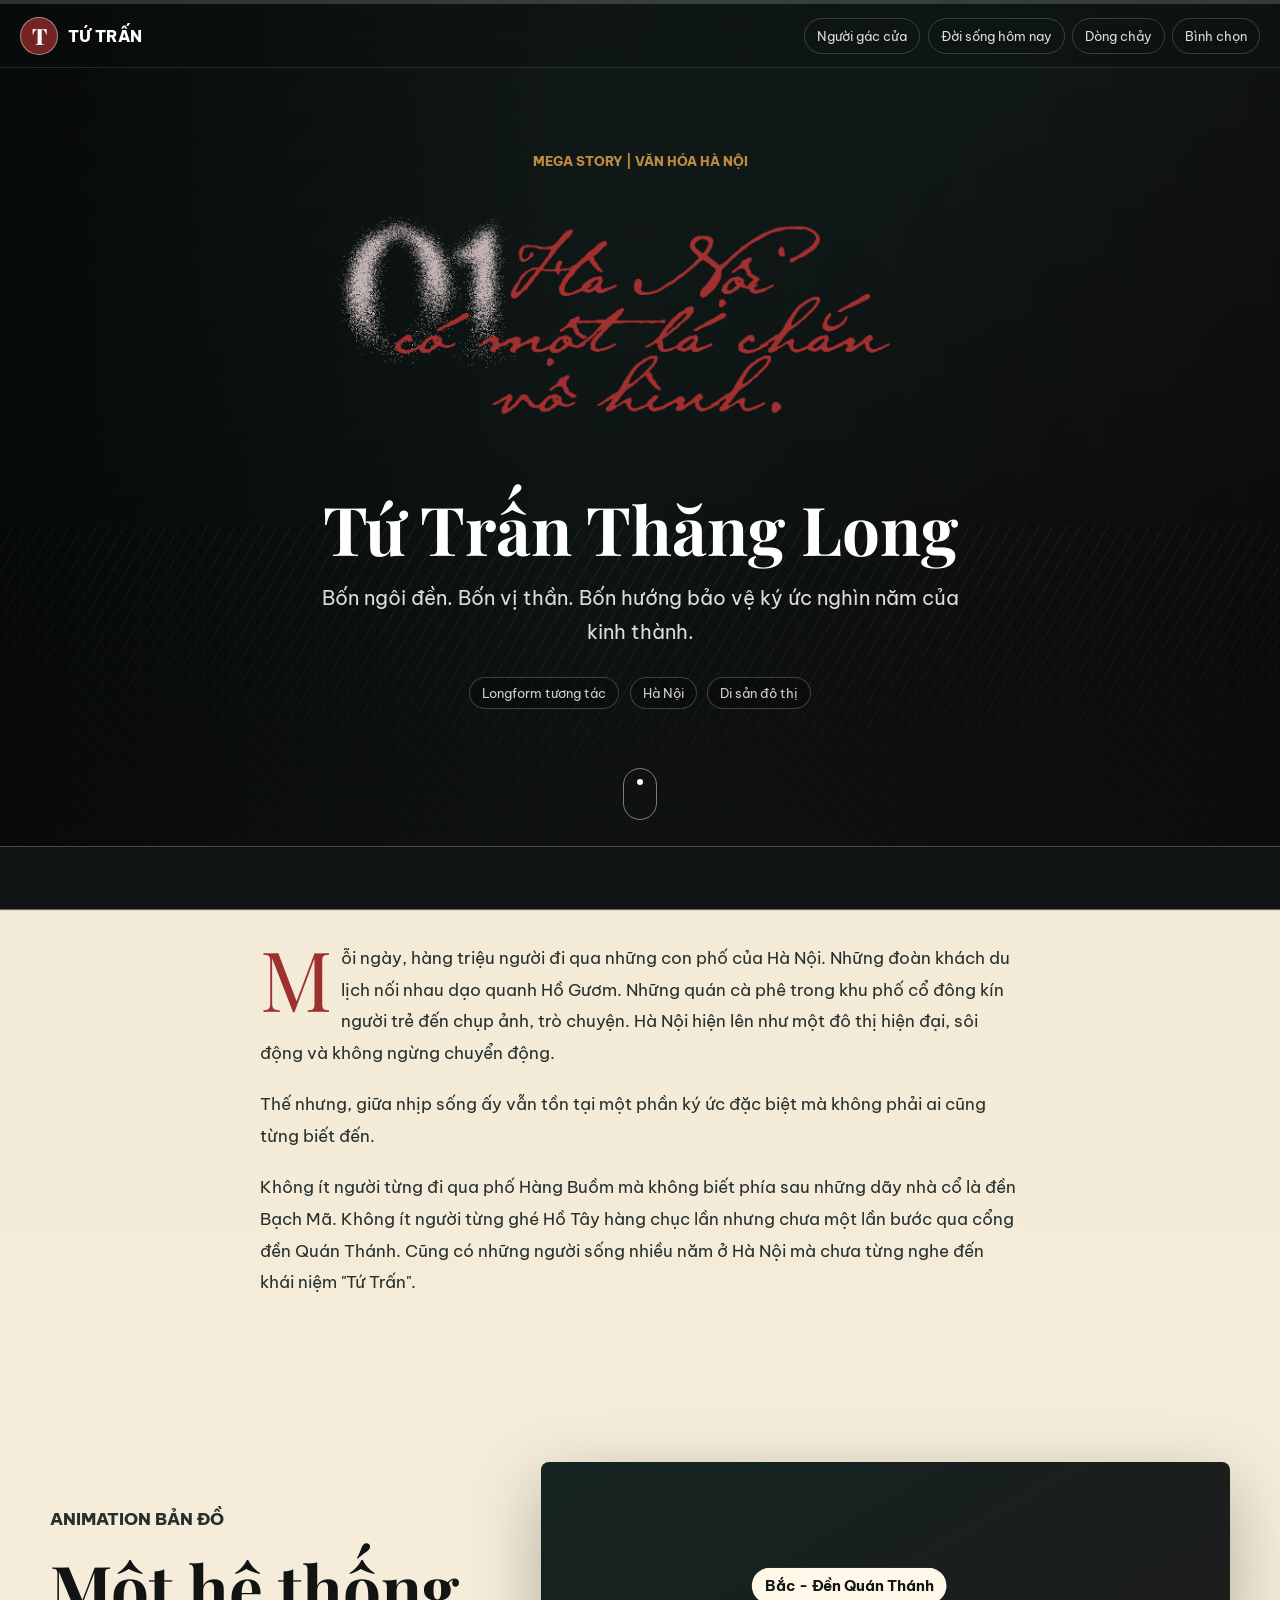
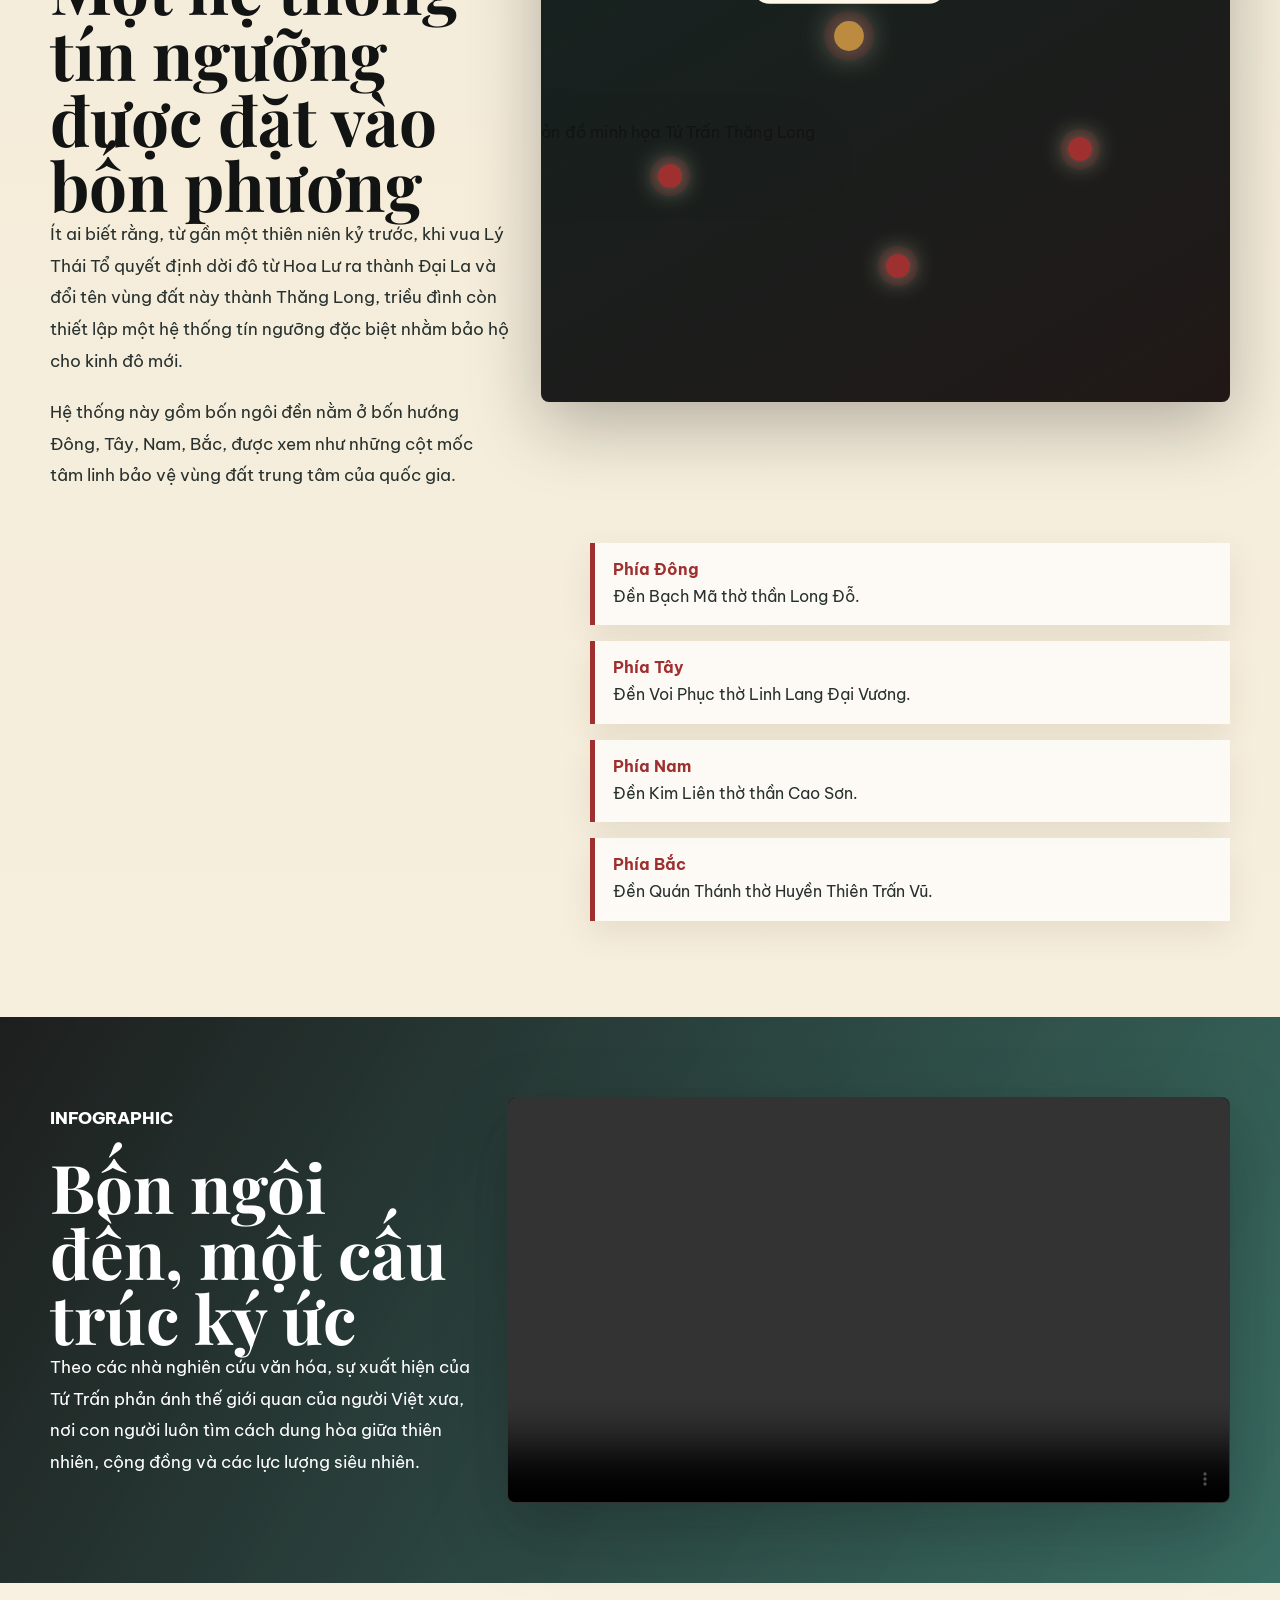
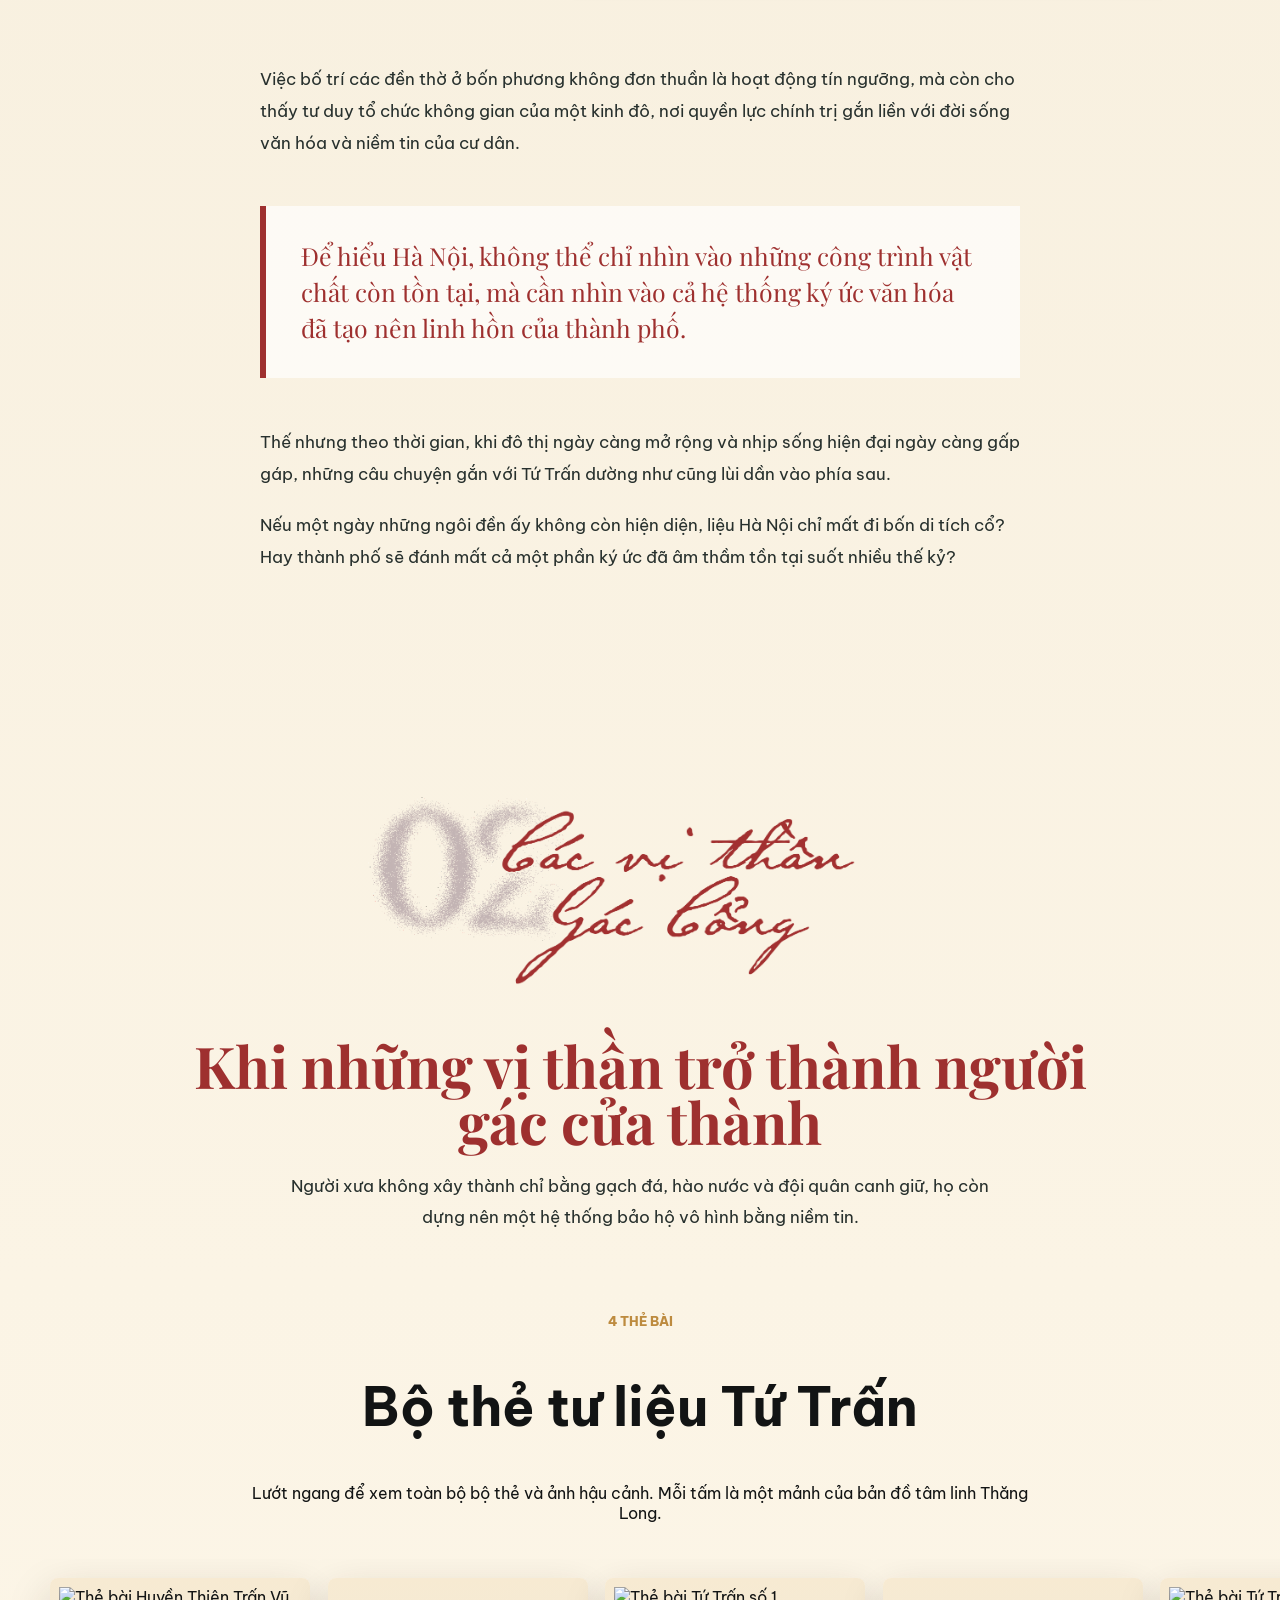
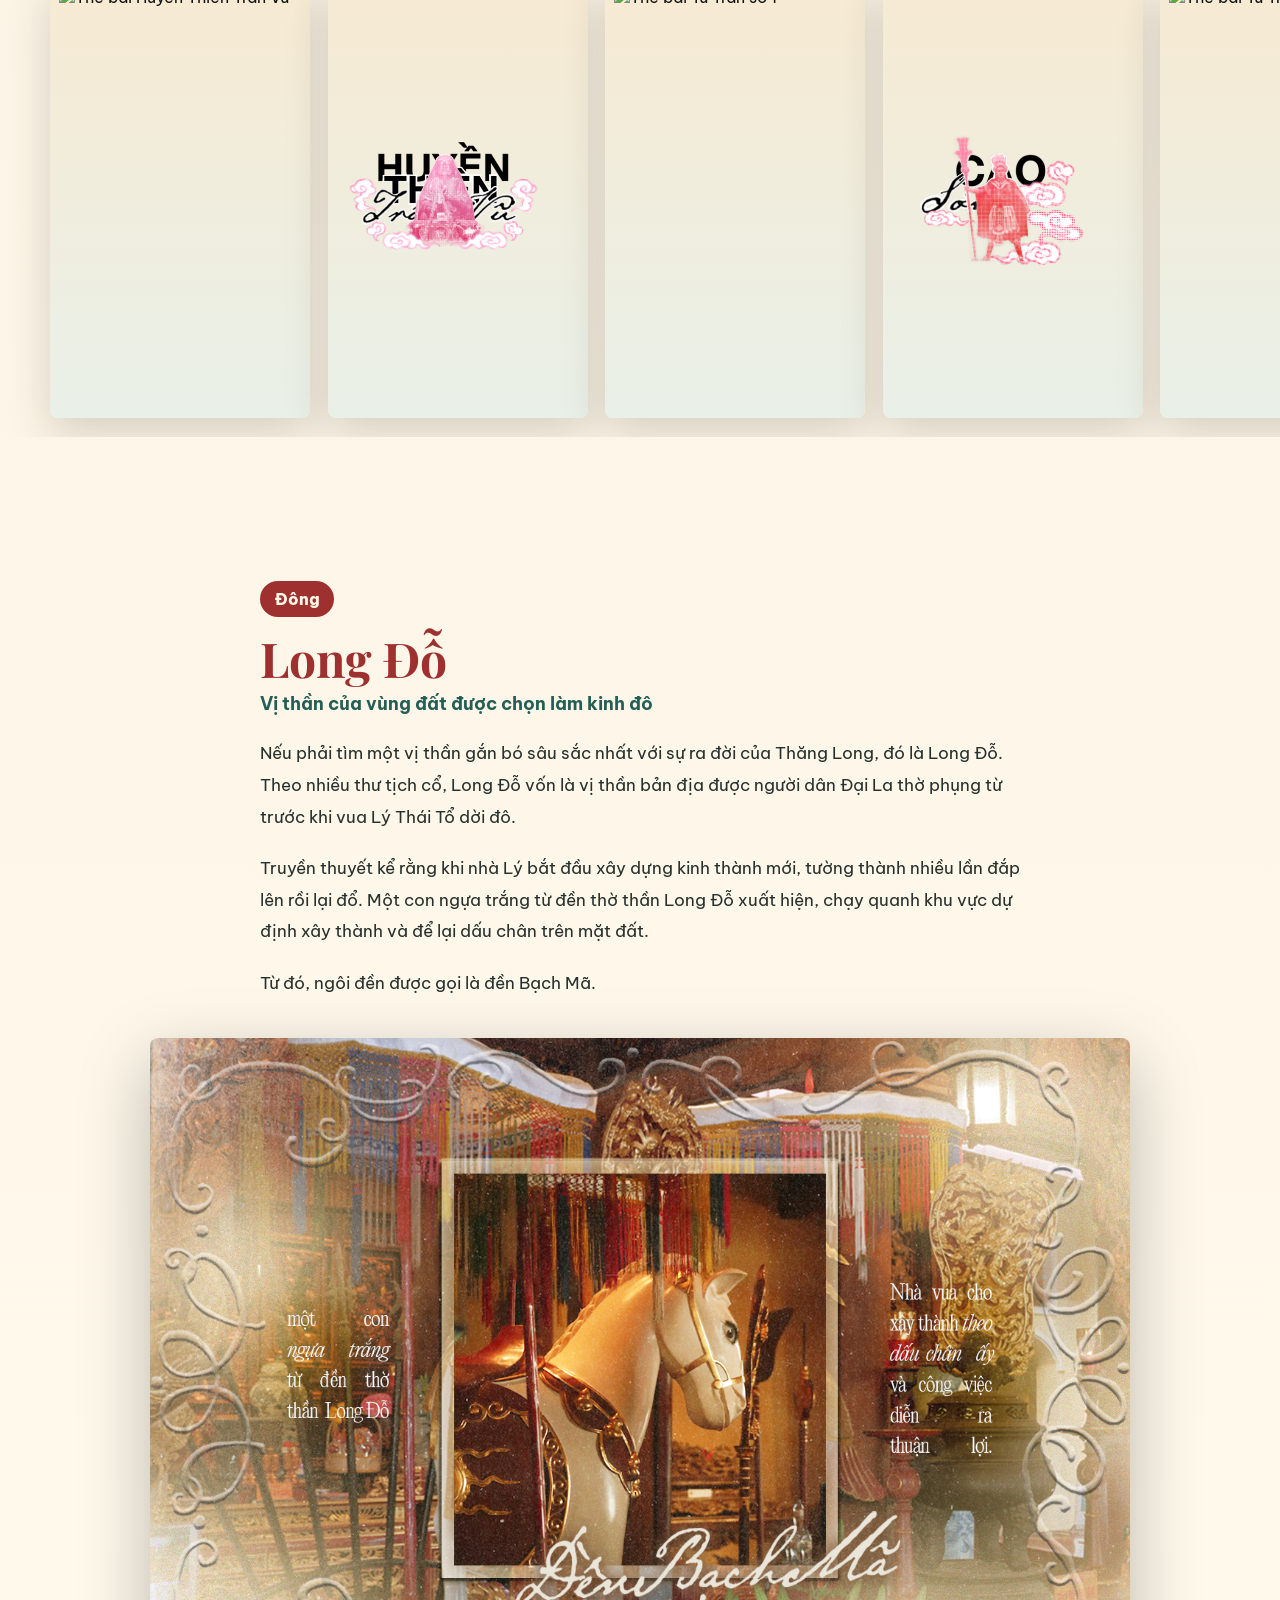
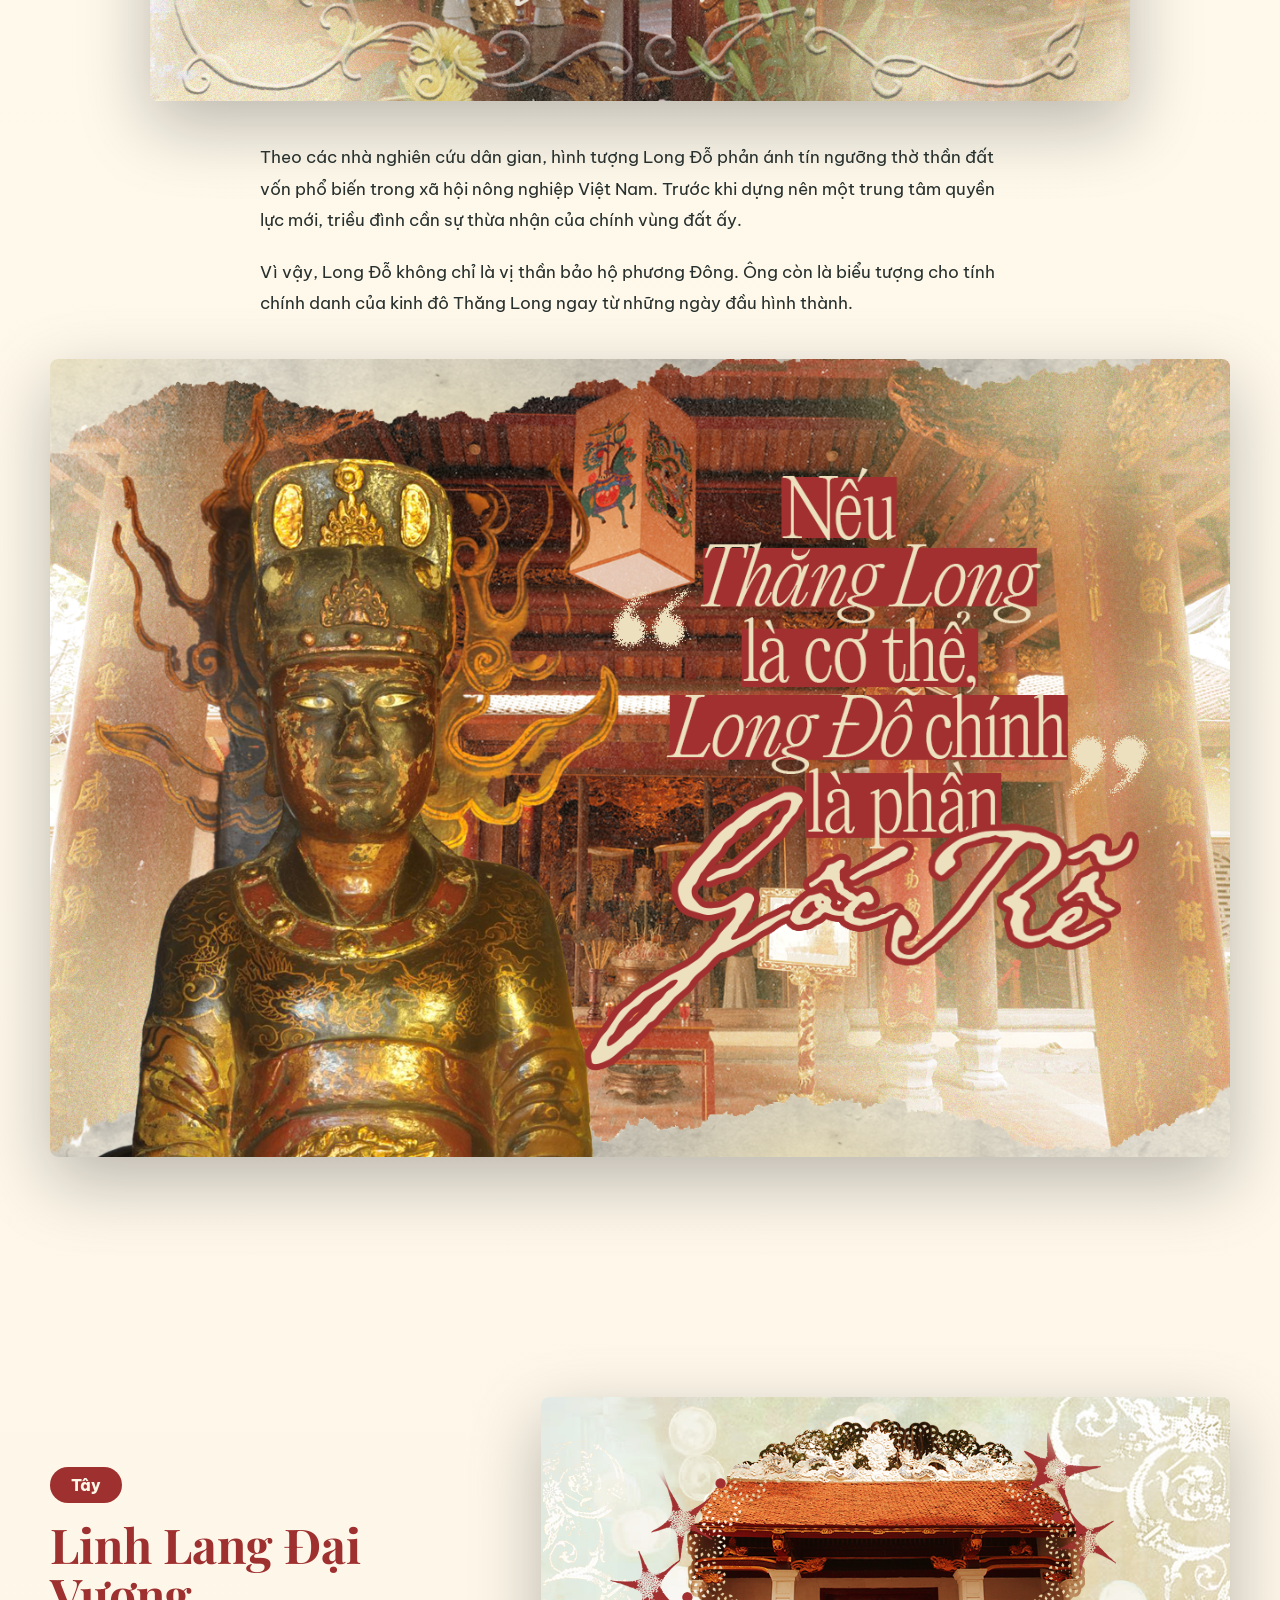
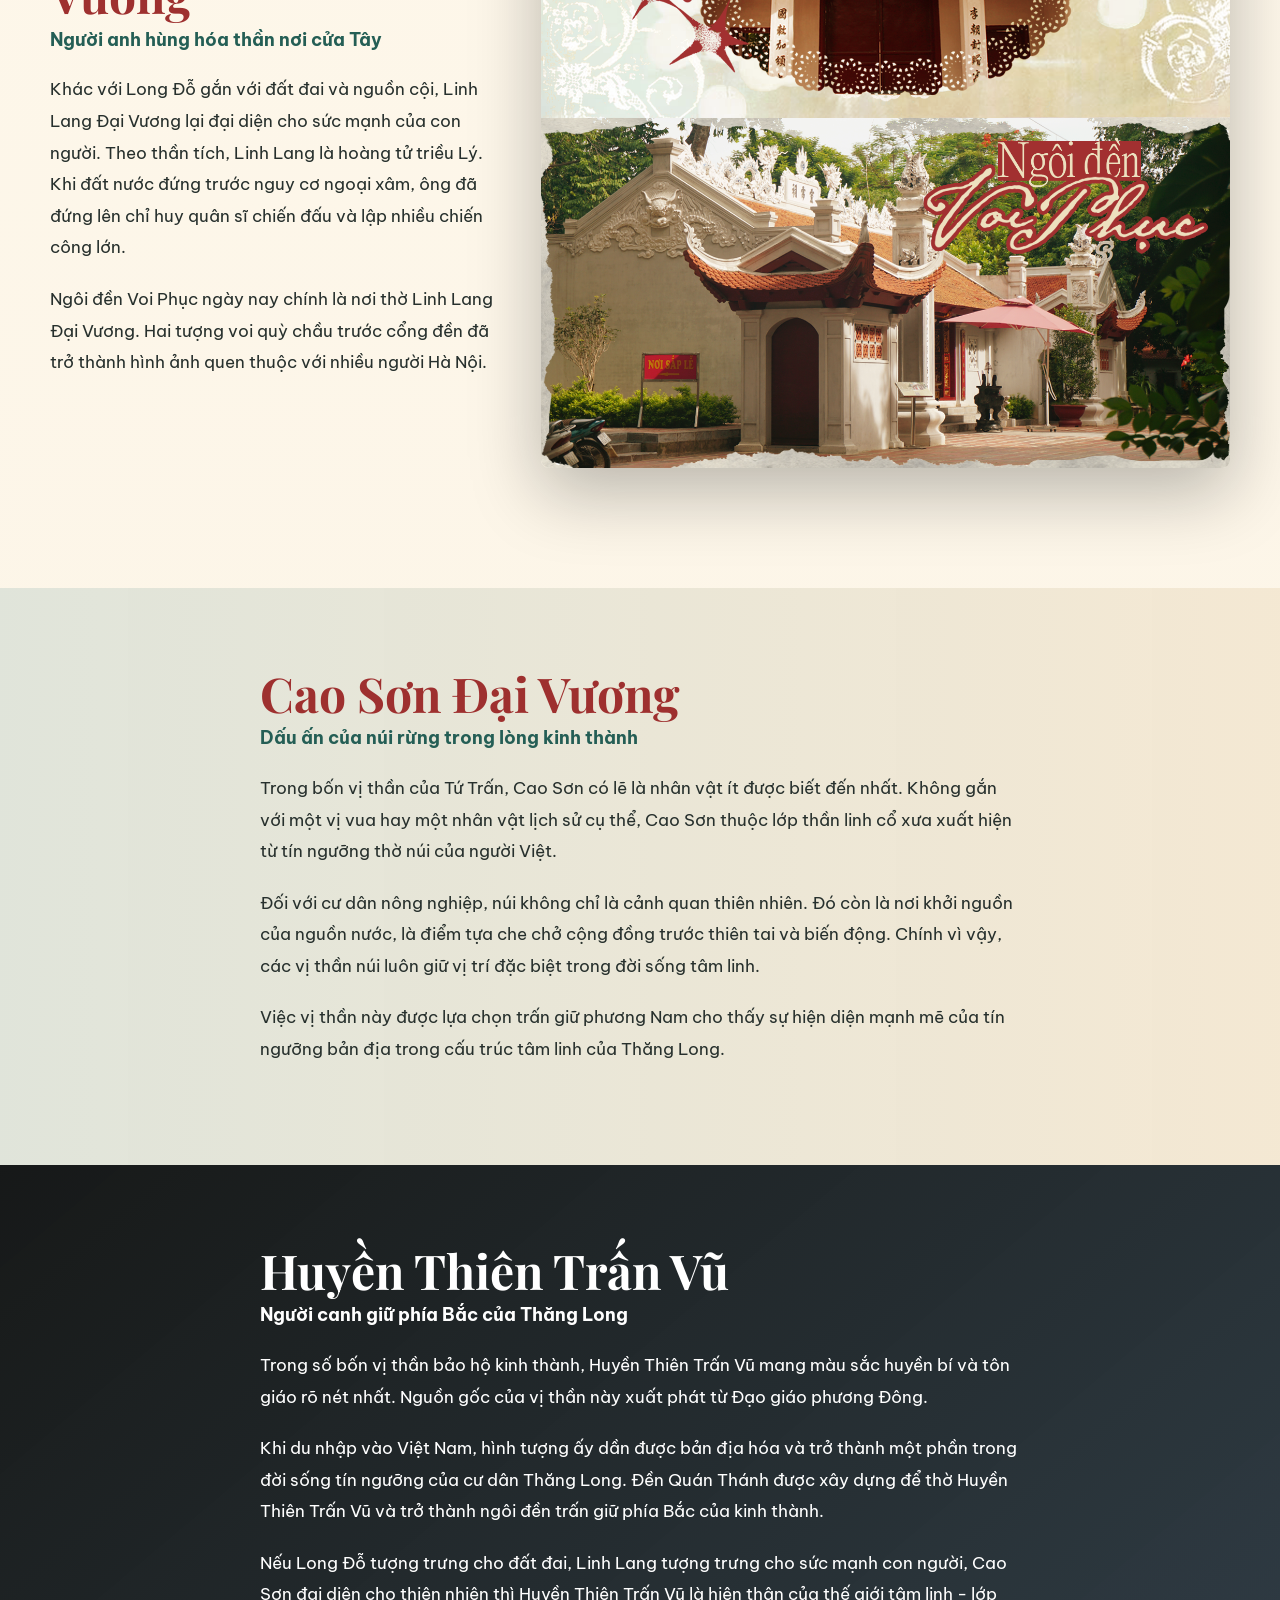
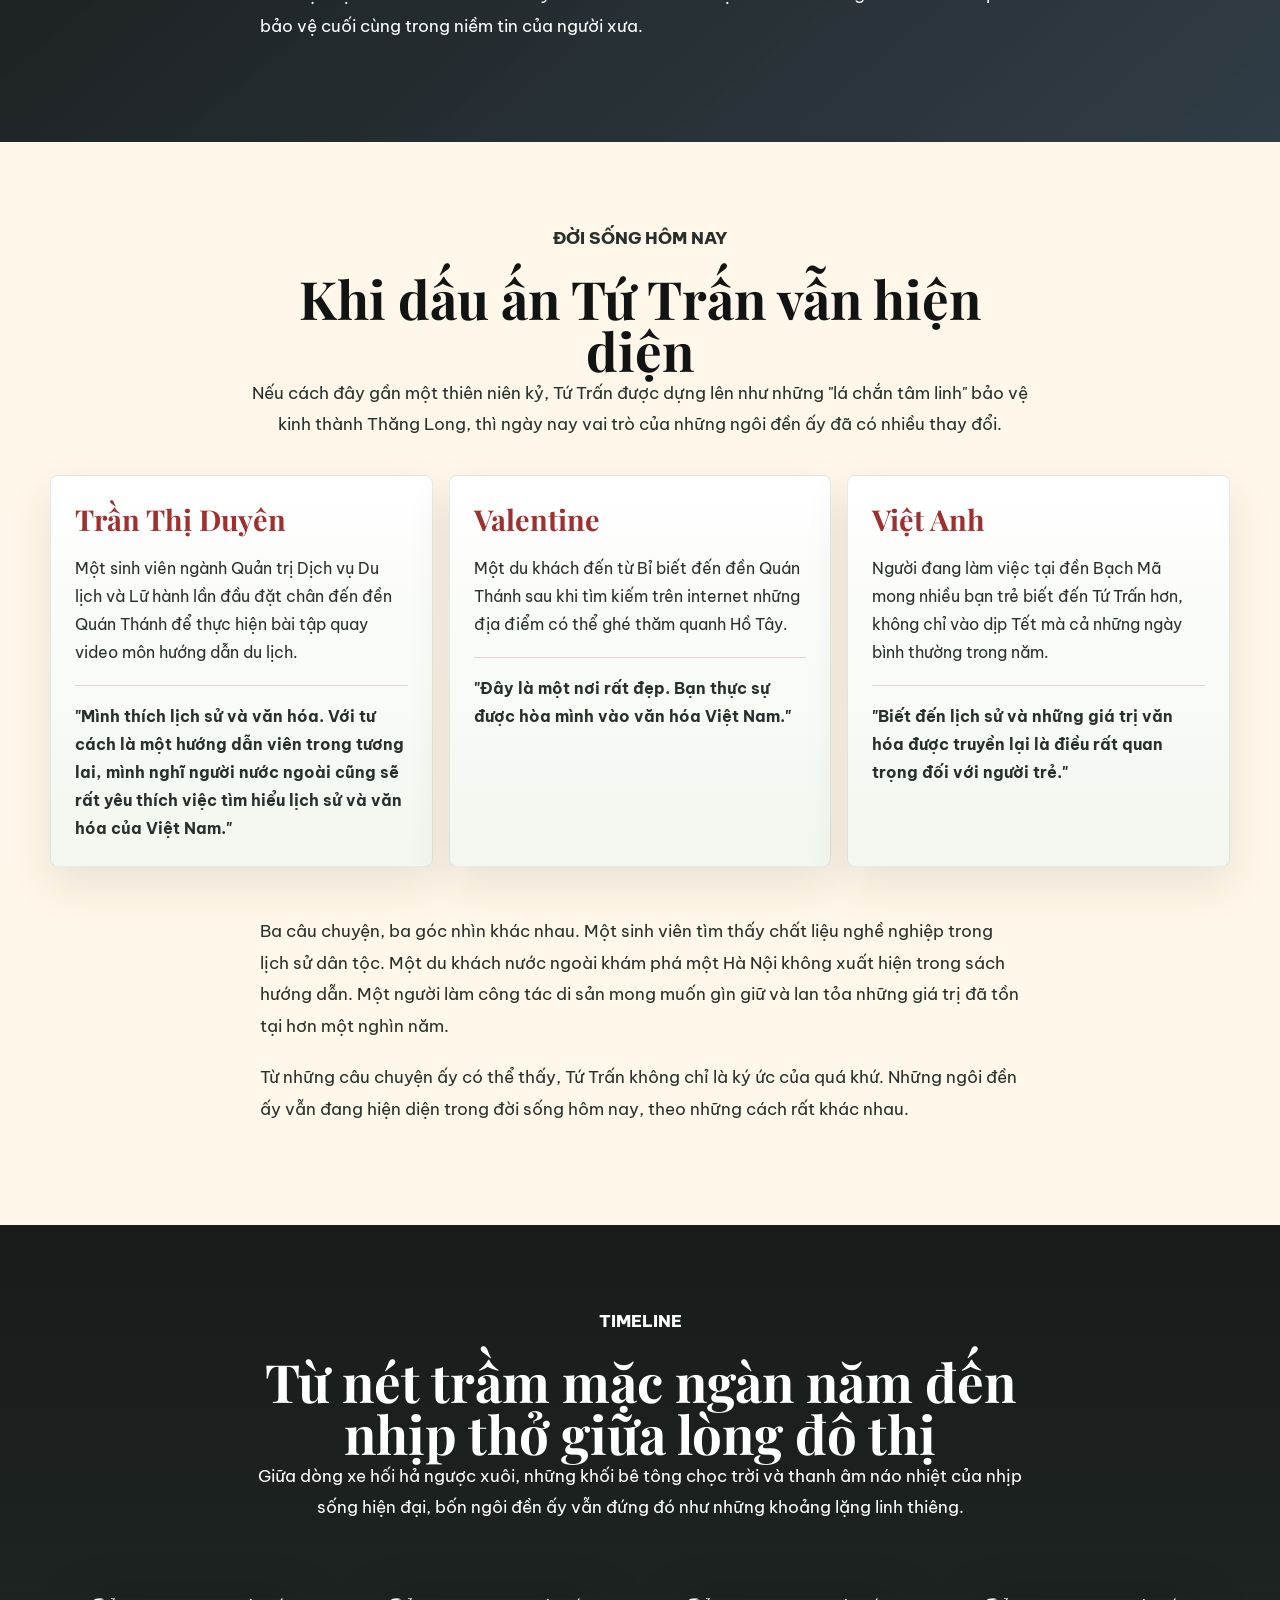
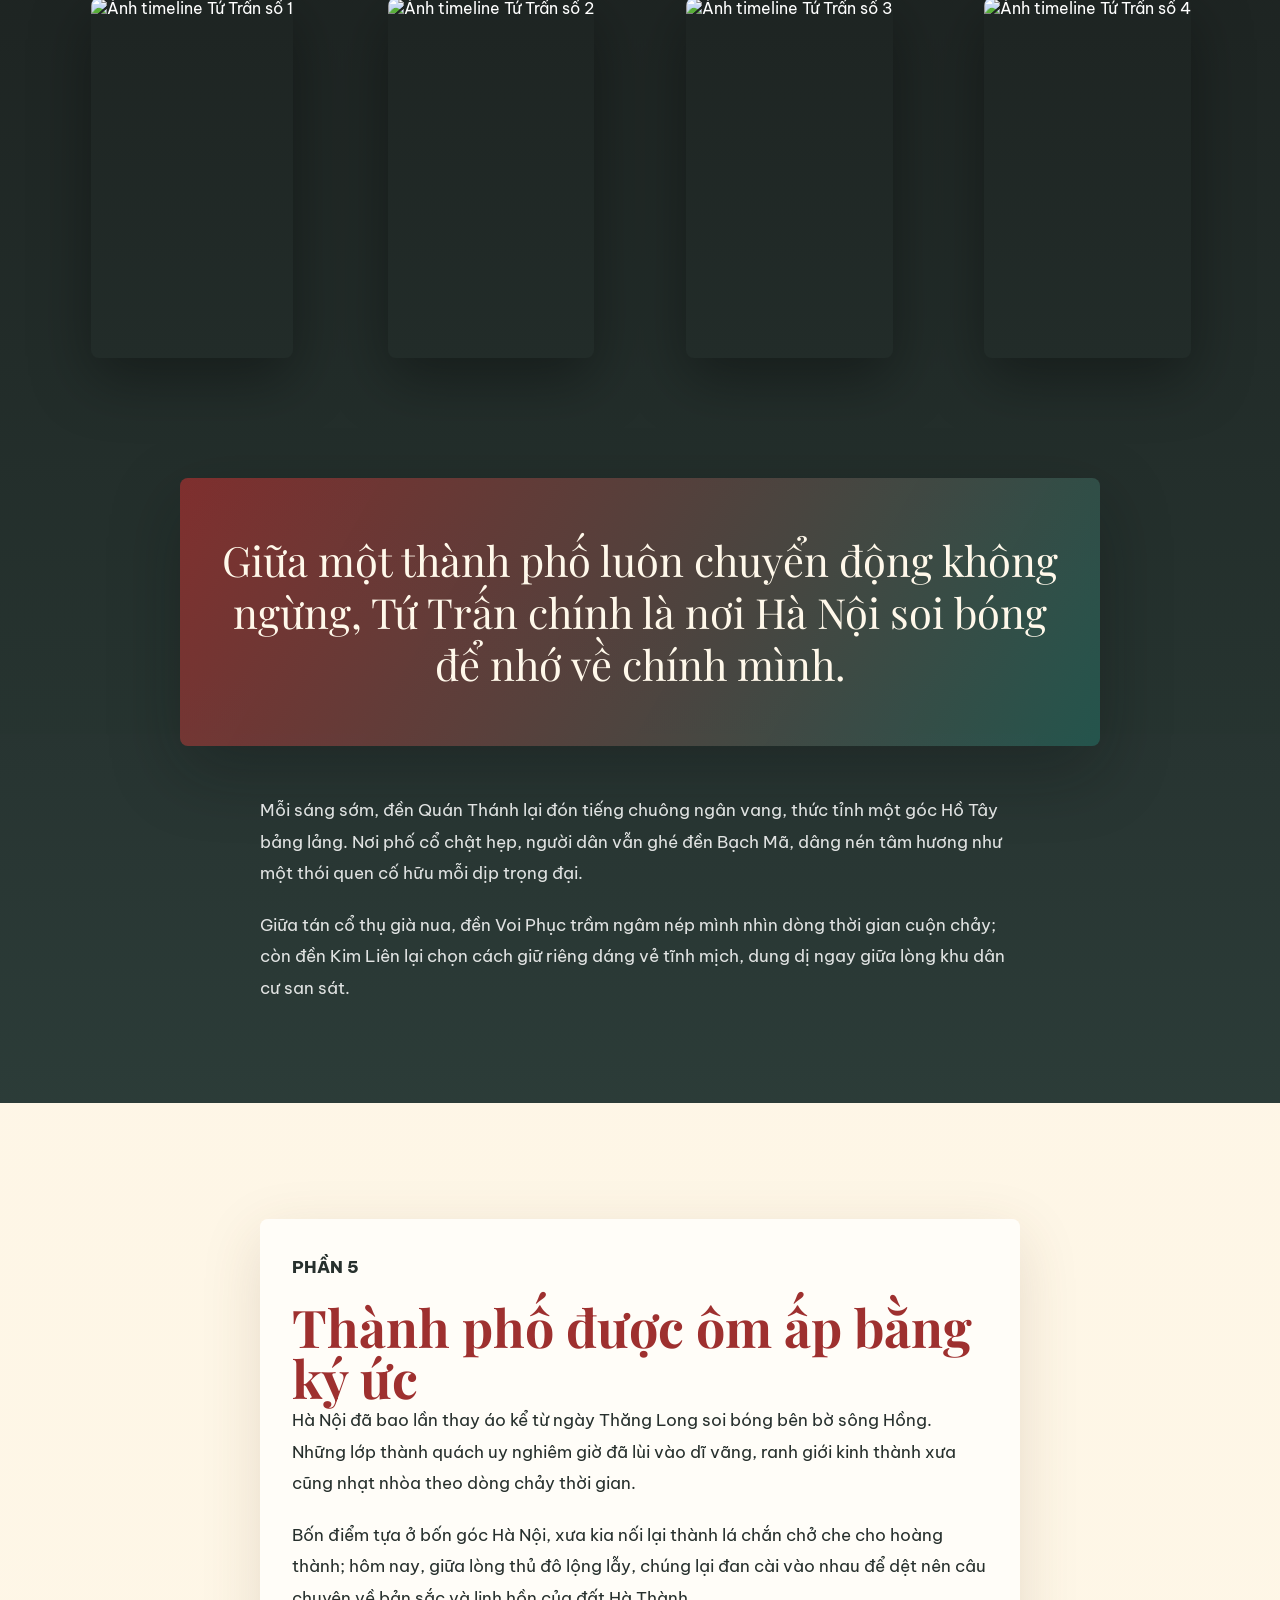
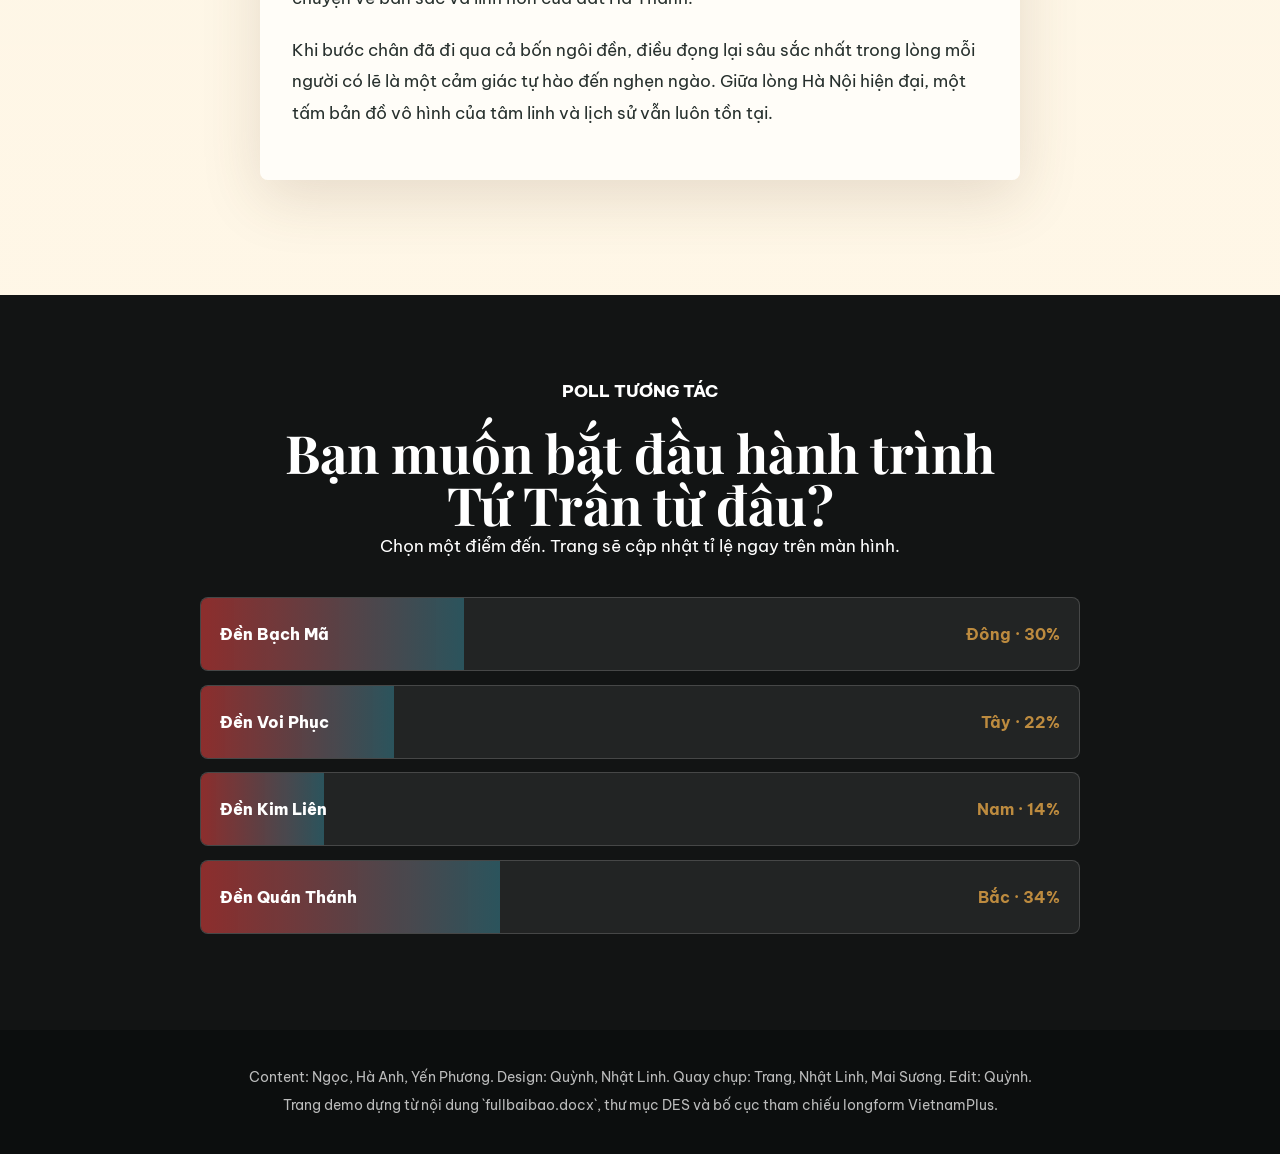
==== index.html @ 184b8f63 "lên" ====
<!doctype html>
<html lang="vi">
  <head>
    <meta charset="utf-8">
    <meta name="viewport" content="width=device-width, initial-scale=1">
    <title>Tứ Trấn Thăng Long - Lá chắn vô hình của Hà Nội</title>
    <meta name="description" content="Longform multimedia về Tứ Trấn Thăng Long, bốn ngôi đền trấn giữ ký ức và bản sắc Hà Nội.">
    <link rel="preconnect" href="https://fonts.googleapis.com">
    <link rel="preconnect" href="https://fonts.gstatic.com" crossorigin>
    <link href="https://fonts.googleapis.com/css2?family=Be+Vietnam+Pro:wght@400;500;600;700;800&family=Playfair+Display:wght@600;700;800&display=swap" rel="stylesheet">
    <link rel="stylesheet" href="styles.css">
  </head>
  <body>
    <div class="progress" aria-hidden="true"><span id="progressBar"></span></div>

    <header class="site-header" id="siteHeader">
      <a class="brand" href="#top" aria-label="Về đầu bài">
        <span class="brand-mark">T</span>
        <span>Tứ Trấn</span>
      </a>
      <nav class="story-nav" aria-label="Điều hướng bài">
        <a href="#nguoi-gac-cua">Người gác cửa</a>
        <a href="#doi-song">Đời sống hôm nay</a>
        <a href="#timeline">Dòng chảy</a>
        <a href="#poll">Bình chọn</a>
      </nav>
    </header>

    <main id="top">
      <section class="hero" aria-labelledby="heroTitle">
        <div class="hero-map" aria-hidden="true">
          <img src="DES/Map.png" alt="">
        </div>
        <div class="hero-content">
          <p class="kicker reveal">Mega story | Văn hóa Hà Nội</p>
          <img class="hero-title-art reveal" src="DES/TITLES/ttht-title-1.png" alt="Hà Nội có một lá chắn vô hình">
          <h1 id="heroTitle" class="reveal"><span>Tứ Trấn</span><span>Thăng Long</span></h1>
          <p class="hero-subtitle reveal">Bốn ngôi đền. Bốn vị thần. Bốn hướng bảo vệ ký ức nghìn năm của kinh thành.</p>
          <div class="hero-meta reveal">
            <span>Longform tương tác</span>
            <span>Hà Nội</span>
            <span>Di sản đô thị</span>
          </div>
        </div>
        <a class="scroll-cue" href="#mo-dau" aria-label="Cuộn xuống phần mở đầu">
          <span></span>
        </a>
      </section>

      <article class="article">
        <section class="text-block intro" id="mo-dau">
          <p class="dropcap reveal">Mỗi ngày, hàng triệu người đi qua những con phố của Hà Nội. Những đoàn khách du lịch nối nhau dạo quanh Hồ Gươm. Những quán cà phê trong khu phố cổ đông kín người trẻ đến chụp ảnh, trò chuyện. Hà Nội hiện lên như một đô thị hiện đại, sôi động và không ngừng chuyển động.</p>
          <p class="reveal">Thế nhưng, giữa nhịp sống ấy vẫn tồn tại một phần ký ức đặc biệt mà không phải ai cũng từng biết đến.</p>
          <p class="reveal">Không ít người từng đi qua phố Hàng Buồm mà không biết phía sau những dãy nhà cổ là đền Bạch Mã. Không ít người từng ghé Hồ Tây hàng chục lần nhưng chưa một lần bước qua cổng đền Quán Thánh. Cũng có những người sống nhiều năm ở Hà Nội mà chưa từng nghe đến khái niệm "Tứ Trấn".</p>
        </section>

        <section class="map-chapter" aria-labelledby="mapTitle">
          <div class="map-copy">
            <p class="section-label reveal">Animation bản đồ</p>
            <h2 id="mapTitle" class="reveal">Một hệ thống tín ngưỡng được đặt vào bốn phương</h2>
            <p class="reveal">Ít ai biết rằng, từ gần một thiên niên kỷ trước, khi vua Lý Thái Tổ quyết định dời đô từ Hoa Lư ra thành Đại La và đổi tên vùng đất này thành Thăng Long, triều đình còn thiết lập một hệ thống tín ngưỡng đặc biệt nhằm bảo hộ cho kinh đô mới.</p>
            <p class="reveal">Hệ thống này gồm bốn ngôi đền nằm ở bốn hướng Đông, Tây, Nam, Bắc, được xem như những cột mốc tâm linh bảo vệ vùng đất trung tâm của quốc gia.</p>
          </div>
          <div class="map-stage">
            <img src="DES/Map.png" alt="Bản đồ minh họa Tứ Trấn Thăng Long">
            <button class="hotspot east is-active" data-place="Đông - Đền Bạch Mã" aria-label="Đền Bạch Mã"></button>
            <button class="hotspot west" data-place="Tây - Đền Voi Phục" aria-label="Đền Voi Phục"></button>
            <button class="hotspot south" data-place="Nam - Đền Kim Liên" aria-label="Đền Kim Liên"></button>
            <button class="hotspot north" data-place="Bắc - Đền Quán Thánh" aria-label="Đền Quán Thánh"></button>
          </div>
          <div class="map-steps" aria-label="Bốn phương Tứ Trấn">
            <div class="map-step reveal" data-target="east">
              <strong>Phía Đông</strong>
              <span>Đền Bạch Mã thờ thần Long Đỗ.</span>
            </div>
            <div class="map-step reveal" data-target="west">
              <strong>Phía Tây</strong>
              <span>Đền Voi Phục thờ Linh Lang Đại Vương.</span>
            </div>
            <div class="map-step reveal" data-target="south">
              <strong>Phía Nam</strong>
              <span>Đền Kim Liên thờ thần Cao Sơn.</span>
            </div>
            <div class="map-step reveal" data-target="north">
              <strong>Phía Bắc</strong>
              <span>Đền Quán Thánh thờ Huyền Thiên Trấn Vũ.</span>
            </div>
          </div>
        </section>

        <section class="media-band" aria-labelledby="infographicTitle">
          <div class="media-band-copy reveal">
            <p class="section-label">Infographic</p>
            <h2 id="infographicTitle">Bốn ngôi đền, một cấu trúc ký ức</h2>
            <p>Theo các nhà nghiên cứu văn hóa, sự xuất hiện của Tứ Trấn phản ánh thế giới quan của người Việt xưa, nơi con người luôn tìm cách dung hòa giữa thiên nhiên, cộng đồng và các lực lượng siêu nhiên.</p>
          </div>
          <video class="feature-video reveal" src="DES/infographic.mp4" autoplay muted loop playsinline controls aria-label="Video infographic về Tứ Trấn"></video>
        </section>

        <section class="text-block">
          <p class="reveal">Việc bố trí các đền thờ ở bốn phương không đơn thuần là hoạt động tín ngưỡng, mà còn cho thấy tư duy tổ chức không gian của một kinh đô, nơi quyền lực chính trị gắn liền với đời sống văn hóa và niềm tin của cư dân.</p>
          <blockquote class="pull-quote reveal">Để hiểu Hà Nội, không thể chỉ nhìn vào những công trình vật chất còn tồn tại, mà cần nhìn vào cả hệ thống ký ức văn hóa đã tạo nên linh hồn của thành phố.</blockquote>
          <p class="reveal">Thế nhưng theo thời gian, khi đô thị ngày càng mở rộng và nhịp sống hiện đại ngày càng gấp gáp, những câu chuyện gắn với Tứ Trấn dường như cũng lùi dần vào phía sau.</p>
          <p class="reveal">Nếu một ngày những ngôi đền ấy không còn hiện diện, liệu Hà Nội chỉ mất đi bốn di tích cổ? Hay thành phố sẽ đánh mất cả một phần ký ức đã âm thầm tồn tại suốt nhiều thế kỷ?</p>
        </section>

        <section class="chapter-title" id="nguoi-gac-cua">
          <img class="title-art reveal" src="DES/TITLES/ttht-title-2.png" alt="Các vị thần gác cổng">
          <h2 class="reveal">Khi những vị thần trở thành người gác cửa thành</h2>
          <p class="reveal">Người xưa không xây thành chỉ bằng gạch đá, hào nước và đội quân canh giữ, họ còn dựng nên một hệ thống bảo hộ vô hình bằng niềm tin.</p>
        </section>

        <section class="card-gallery" aria-labelledby="cardTitle">
          <div class="gallery-heading reveal">
            <p class="section-label">4 thẻ bài</p>
            <h2 id="cardTitle">Bộ thẻ tư liệu Tứ Trấn</h2>
            <p>Lướt ngang để xem toàn bộ bộ thẻ và ảnh hậu cảnh. Mỗi tấm là một mảnh của bản đồ tâm linh Thăng Long.</p>
          </div>
          <div class="cards-strip" data-tilt-gallery>
            <figure class="asset-card reveal"><img src="DES/thẻ bài/80251F73-1808-486A-BBF8-F889621BE43D.png" alt="Thẻ bài Huyền Thiên Trấn Vũ"></figure>
            <figure class="asset-card reveal"><img src="DES/thẻ bài/80251F73-1808-486A-BBF8-F889621BE43D(1).png" alt="Ảnh tư liệu đền trong bộ thẻ Tứ Trấn"></figure>
            <figure class="asset-card reveal"><img src="DES/thẻ bài/80251F73-1808-486A-BBF8-F889621BE43D 1.png" alt="Thẻ bài Tứ Trấn số 1"></figure>
            <figure class="asset-card reveal"><img src="DES/thẻ bài/80251F73-1808-486A-BBF8-F889621BE43D 1(1).png" alt="Ảnh tư liệu Tứ Trấn số 1"></figure>
            <figure class="asset-card reveal"><img src="DES/thẻ bài/80251F73-1808-486A-BBF8-F889621BE43D 2.png" alt="Thẻ bài Tứ Trấn số 2"></figure>
            <figure class="asset-card reveal"><img src="DES/thẻ bài/80251F73-1808-486A-BBF8-F889621BE43D 2(1).png" alt="Ảnh tư liệu Tứ Trấn số 2"></figure>
            <figure class="asset-card reveal"><img src="DES/thẻ bài/80251F73-1808-486A-BBF8-F889621BE43D 3.png" alt="Thẻ bài Tứ Trấn số 3"></figure>
            <figure class="asset-card reveal"><img src="DES/thẻ bài/80251F73-1808-486A-BBF8-F889621BE43D 3(1).png" alt="Ảnh tư liệu Tứ Trấn số 3"></figure>
            <figure class="asset-card reveal"><img src="DES/thẻ bài/80251F73-1808-486A-BBF8-F889621BE43D 4.png" alt="Thẻ bài Tứ Trấn số 4"></figure>
            <figure class="asset-card reveal"><img src="DES/thẻ bài/80251F73-1808-486A-BBF8-F889621BE43D 5.png" alt="Thẻ bài Tứ Trấn số 5"></figure>
            <figure class="asset-card reveal"><img src="DES/thẻ bài/80251F73-1808-486A-BBF8-F889621BE43D 6.png" alt="Thẻ bài Tứ Trấn số 6"></figure>
            <figure class="asset-card reveal"><img src="DES/thẻ bài/80251F73-1808-486A-BBF8-F889621BE43D 7.png" alt="Thẻ bài Tứ Trấn số 7"></figure>
          </div>
        </section>

        <section class="deity-section">
          <div class="deity-copy reveal">
            <span class="direction">Đông</span>
            <h2>Long Đỗ</h2>
            <h3>Vị thần của vùng đất được chọn làm kinh đô</h3>
            <p>Nếu phải tìm một vị thần gắn bó sâu sắc nhất với sự ra đời của Thăng Long, đó là Long Đỗ. Theo nhiều thư tịch cổ, Long Đỗ vốn là vị thần bản địa được người dân Đại La thờ phụng từ trước khi vua Lý Thái Tổ dời đô.</p>
            <p>Truyền thuyết kể rằng khi nhà Lý bắt đầu xây dựng kinh thành mới, tường thành nhiều lần đắp lên rồi lại đổ. Một con ngựa trắng từ đền thờ thần Long Đỗ xuất hiện, chạy quanh khu vực dự định xây thành và để lại dấu chân trên mặt đất.</p>
            <p>Từ đó, ngôi đền được gọi là đền Bạch Mã.</p>
          </div>
          <figure class="wide-figure reveal">
            <img src="DES/des 2.png" alt="Thiết kế minh họa đền Bạch Mã và truyền thuyết ngựa trắng">
          </figure>
          <div class="deity-copy reveal">
            <p>Theo các nhà nghiên cứu dân gian, hình tượng Long Đỗ phản ánh tín ngưỡng thờ thần đất vốn phổ biến trong xã hội nông nghiệp Việt Nam. Trước khi dựng nên một trung tâm quyền lực mới, triều đình cần sự thừa nhận của chính vùng đất ấy.</p>
            <p>Vì vậy, Long Đỗ không chỉ là vị thần bảo hộ phương Đông. Ông còn là biểu tượng cho tính chính danh của kinh đô Thăng Long ngay từ những ngày đầu hình thành.</p>
          </div>
          <figure class="full-bleed-image reveal">
            <img src="DES/des 3.png" alt="Thiết kế quote về Long Đỗ là gốc rễ của Thăng Long">
          </figure>
        </section>

        <section class="split-chapter">
          <div class="split-copy reveal">
            <span class="direction">Tây</span>
            <h2>Linh Lang Đại Vương</h2>
            <h3>Người anh hùng hóa thần nơi cửa Tây</h3>
            <p>Khác với Long Đỗ gắn với đất đai và nguồn cội, Linh Lang Đại Vương lại đại diện cho sức mạnh của con người. Theo thần tích, Linh Lang là hoàng tử triều Lý. Khi đất nước đứng trước nguy cơ ngoại xâm, ông đã đứng lên chỉ huy quân sĩ chiến đấu và lập nhiều chiến công lớn.</p>
            <p>Ngôi đền Voi Phục ngày nay chính là nơi thờ Linh Lang Đại Vương. Hai tượng voi quỳ chầu trước cổng đền đã trở thành hình ảnh quen thuộc với nhiều người Hà Nội.</p>
          </div>
          <figure class="split-media reveal">
            <img src="DES/des 4.png" alt="Thiết kế minh họa đền Voi Phục">
          </figure>
        </section>

        <section class="text-block two-tone">
          <h2 class="reveal">Cao Sơn Đại Vương</h2>
          <h3 class="reveal">Dấu ấn của núi rừng trong lòng kinh thành</h3>
          <p class="reveal">Trong bốn vị thần của Tứ Trấn, Cao Sơn có lẽ là nhân vật ít được biết đến nhất. Không gắn với một vị vua hay một nhân vật lịch sử cụ thể, Cao Sơn thuộc lớp thần linh cổ xưa xuất hiện từ tín ngưỡng thờ núi của người Việt.</p>
          <p class="reveal">Đối với cư dân nông nghiệp, núi không chỉ là cảnh quan thiên nhiên. Đó còn là nơi khởi nguồn của nguồn nước, là điểm tựa che chở cộng đồng trước thiên tai và biến động. Chính vì vậy, các vị thần núi luôn giữ vị trí đặc biệt trong đời sống tâm linh.</p>
          <p class="reveal">Việc vị thần này được lựa chọn trấn giữ phương Nam cho thấy sự hiện diện mạnh mẽ của tín ngưỡng bản địa trong cấu trúc tâm linh của Thăng Long.</p>
        </section>

        <section class="text-block night">
          <h2 class="reveal">Huyền Thiên Trấn Vũ</h2>
          <h3 class="reveal">Người canh giữ phía Bắc của Thăng Long</h3>
          <p class="reveal">Trong số bốn vị thần bảo hộ kinh thành, Huyền Thiên Trấn Vũ mang màu sắc huyền bí và tôn giáo rõ nét nhất. Nguồn gốc của vị thần này xuất phát từ Đạo giáo phương Đông.</p>
          <p class="reveal">Khi du nhập vào Việt Nam, hình tượng ấy dần được bản địa hóa và trở thành một phần trong đời sống tín ngưỡng của cư dân Thăng Long. Đền Quán Thánh được xây dựng để thờ Huyền Thiên Trấn Vũ và trở thành ngôi đền trấn giữ phía Bắc của kinh thành.</p>
          <p class="reveal">Nếu Long Đỗ tượng trưng cho đất đai, Linh Lang tượng trưng cho sức mạnh con người, Cao Sơn đại diện cho thiên nhiên thì Huyền Thiên Trấn Vũ là hiện thân của thế giới tâm linh - lớp bảo vệ cuối cùng trong niềm tin của người xưa.</p>
        </section>

        <section class="people-section" id="doi-song">
          <div class="section-heading reveal">
            <p class="section-label">Đời sống hôm nay</p>
            <h2>Khi dấu ấn Tứ Trấn vẫn hiện diện</h2>
            <p>Nếu cách đây gần một thiên niên kỷ, Tứ Trấn được dựng lên như những "lá chắn tâm linh" bảo vệ kinh thành Thăng Long, thì ngày nay vai trò của những ngôi đền ấy đã có nhiều thay đổi.</p>
          </div>
          <div class="people-grid">
            <article class="person-card reveal">
              <h3>Trần Thị Duyên</h3>
              <p>Một sinh viên ngành Quản trị Dịch vụ Du lịch và Lữ hành lần đầu đặt chân đến đền Quán Thánh để thực hiện bài tập quay video môn hướng dẫn du lịch.</p>
              <blockquote>"Mình thích lịch sử và văn hóa. Với tư cách là một hướng dẫn viên trong tương lai, mình nghĩ người nước ngoài cũng sẽ rất yêu thích việc tìm hiểu lịch sử và văn hóa của Việt Nam."</blockquote>
            </article>
            <article class="person-card reveal">
              <h3>Valentine</h3>
              <p>Một du khách đến từ Bỉ biết đến đền Quán Thánh sau khi tìm kiếm trên internet những địa điểm có thể ghé thăm quanh Hồ Tây.</p>
              <blockquote>"Đây là một nơi rất đẹp. Bạn thực sự được hòa mình vào văn hóa Việt Nam."</blockquote>
            </article>
            <article class="person-card reveal">
              <h3>Việt Anh</h3>
              <p>Người đang làm việc tại đền Bạch Mã mong nhiều bạn trẻ biết đến Tứ Trấn hơn, không chỉ vào dịp Tết mà cả những ngày bình thường trong năm.</p>
              <blockquote>"Biết đến lịch sử và những giá trị văn hóa được truyền lại là điều rất quan trọng đối với người trẻ."</blockquote>
            </article>
          </div>
          <div class="text-block compact">
            <p class="reveal">Ba câu chuyện, ba góc nhìn khác nhau. Một sinh viên tìm thấy chất liệu nghề nghiệp trong lịch sử dân tộc. Một du khách nước ngoài khám phá một Hà Nội không xuất hiện trong sách hướng dẫn. Một người làm công tác di sản mong muốn gìn giữ và lan tỏa những giá trị đã tồn tại hơn một nghìn năm.</p>
            <p class="reveal">Từ những câu chuyện ấy có thể thấy, Tứ Trấn không chỉ là ký ức của quá khứ. Những ngôi đền ấy vẫn đang hiện diện trong đời sống hôm nay, theo những cách rất khác nhau.</p>
          </div>
        </section>

        <section class="timeline-section" id="timeline">
          <div class="section-heading reveal">
            <p class="section-label">Timeline</p>
            <h2>Từ nét trầm mặc ngàn năm đến nhịp thở giữa lòng đô thị</h2>
            <p>Giữa dòng xe hối hả ngược xuôi, những khối bê tông chọc trời và thanh âm náo nhiệt của nhịp sống hiện đại, bốn ngôi đền ấy vẫn đứng đó như những khoảng lặng linh thiêng.</p>
          </div>
          <div class="timeline-rail">
            <figure class="timeline-image reveal"><img src="DES/TIMELINE/DSCF7549.png" alt="Ảnh timeline Tứ Trấn số 1"></figure>
            <figure class="timeline-image reveal"><img src="DES/TIMELINE/DSCF7549 1.png" alt="Ảnh timeline Tứ Trấn số 2"></figure>
            <figure class="timeline-image reveal"><img src="DES/TIMELINE/DSCF7549 2.png" alt="Ảnh timeline Tứ Trấn số 3"></figure>
            <figure class="timeline-image reveal"><img src="DES/TIMELINE/DSCF7549 3.png" alt="Ảnh timeline Tứ Trấn số 4"></figure>
          </div>
          <blockquote class="cinema-quote reveal">Giữa một thành phố luôn chuyển động không ngừng, Tứ Trấn chính là nơi Hà Nội soi bóng để nhớ về chính mình.</blockquote>
          <div class="text-block compact">
            <p class="reveal">Mỗi sáng sớm, đền Quán Thánh lại đón tiếng chuông ngân vang, thức tỉnh một góc Hồ Tây bảng lảng. Nơi phố cổ chật hẹp, người dân vẫn ghé đền Bạch Mã, dâng nén tâm hương như một thói quen cố hữu mỗi dịp trọng đại.</p>
            <p class="reveal">Giữa tán cổ thụ già nua, đền Voi Phục trầm ngâm nép mình nhìn dòng thời gian cuộn chảy; còn đền Kim Liên lại chọn cách giữ riêng dáng vẻ tĩnh mịch, dung dị ngay giữa lòng khu dân cư san sát.</p>
          </div>
        </section>

        <section class="closing-section">
          <div class="closing-copy reveal">
            <p class="section-label">Phần 5</p>
            <h2>Thành phố được ôm ấp bằng ký ức</h2>
            <p>Hà Nội đã bao lần thay áo kể từ ngày Thăng Long soi bóng bên bờ sông Hồng. Những lớp thành quách uy nghiêm giờ đã lùi vào dĩ vãng, ranh giới kinh thành xưa cũng nhạt nhòa theo dòng chảy thời gian.</p>
            <p>Bốn điểm tựa ở bốn góc Hà Nội, xưa kia nối lại thành lá chắn chở che cho hoàng thành; hôm nay, giữa lòng thủ đô lộng lẫy, chúng lại đan cài vào nhau để dệt nên câu chuyện về bản sắc và linh hồn của đất Hà Thành.</p>
            <p>Khi bước chân đã đi qua cả bốn ngôi đền, điều đọng lại sâu sắc nhất trong lòng mỗi người có lẽ là một cảm giác tự hào đến nghẹn ngào. Giữa lòng Hà Nội hiện đại, một tấm bản đồ vô hình của tâm linh và lịch sử vẫn luôn tồn tại.</p>
          </div>
        </section>

        <section class="poll-section" id="poll" aria-labelledby="pollTitle">
          <div class="poll-copy reveal">
            <p class="section-label">Poll tương tác</p>
            <h2 id="pollTitle">Bạn muốn bắt đầu hành trình Tứ Trấn từ đâu?</h2>
            <p>Chọn một điểm đến. Trang sẽ cập nhật tỉ lệ ngay trên màn hình.</p>
          </div>
          <div class="poll" data-poll>
            <button class="poll-option reveal" data-votes="37">
              <span>Đền Bạch Mã</span>
              <strong>Đông</strong>
              <i></i>
            </button>
            <button class="poll-option reveal" data-votes="28">
              <span>Đền Voi Phục</span>
              <strong>Tây</strong>
              <i></i>
            </button>
            <button class="poll-option reveal" data-votes="18">
              <span>Đền Kim Liên</span>
              <strong>Nam</strong>
              <i></i>
            </button>
            <button class="poll-option reveal" data-votes="42">
              <span>Đền Quán Thánh</span>
              <strong>Bắc</strong>
              <i></i>
            </button>
          </div>
        </section>
      </article>
    </main>

    <footer class="site-footer">
      <p>Content: Ngọc, Hà Anh, Yến Phương. Design: Quỳnh, Nhật Linh. Quay chụp: Trang, Nhật Linh, Mai Sương. Edit: Quỳnh.</p>
      <p>Trang demo dựng từ nội dung `fullbaibao.docx`, thư mục DES và bố cục tham chiếu longform VietnamPlus.</p>
    </footer>

    <script src="script.js"></script>
  </body>
</html>
---- styles.css ----
:root {
  color-scheme: light;
  --ink: #121414;
  --ink-soft: #27302d;
  --paper: #f3ead7;
  --paper-warm: #fff7e7;
  --jade: #245e55;
  --river: #2f6672;
  --red: #9e302f;
  --rose: #cf6676;
  --gold: #bd8b3f;
  --mist: #e6f0ea;
  --shadow: 0 24px 70px rgba(11, 13, 13, 0.28);
  --max-text: 760px;
  --max-wide: 1180px;
}

* {
  box-sizing: border-box;
}

html {
  scroll-behavior: smooth;
}

body {
  margin: 0;
  font-family: "Be Vietnam Pro", system-ui, -apple-system, BlinkMacSystemFont, "Segoe UI", sans-serif;
  background:
    linear-gradient(90deg, rgba(158, 48, 47, 0.05) 0 1px, transparent 1px 100%),
    linear-gradient(180deg, #101313 0, #16201d 42rem, var(--paper) 42rem);
  background-size: 48px 48px, auto;
  color: var(--ink);
  letter-spacing: 0;
  overflow-x: hidden;
}

img,
video {
  display: block;
  max-width: 100%;
}

a {
  color: inherit;
  text-decoration: none;
}

button {
  font: inherit;
}

.progress {
  position: fixed;
  z-index: 100;
  top: 0;
  left: 0;
  width: 100%;
  height: 4px;
  background: rgba(255, 255, 255, 0.16);
}

.progress span {
  display: block;
  width: 0;
  height: 100%;
  background: linear-gradient(90deg, var(--red), var(--gold), var(--jade));
  transition: width 0.12s linear;
}

.site-header {
  position: fixed;
  z-index: 90;
  top: 4px;
  left: 0;
  width: 100%;
  min-height: 64px;
  display: flex;
  align-items: center;
  justify-content: space-between;
  gap: 1rem;
  padding: 0.75rem 1.25rem;
  color: #fff;
  background: rgba(12, 16, 16, 0.28);
  border-bottom: 1px solid rgba(255, 255, 255, 0.12);
  backdrop-filter: blur(14px);
  transition: background 0.25s ease, color 0.25s ease, box-shadow 0.25s ease;
}

.site-header.is-scrolled {
  color: var(--paper-warm);
  background: rgba(15, 18, 18, 0.88);
  box-shadow: 0 16px 42px rgba(0, 0, 0, 0.22);
}

.brand {
  display: inline-flex;
  align-items: center;
  gap: 0.65rem;
  font-weight: 800;
  text-transform: uppercase;
}

.brand-mark {
  width: 38px;
  height: 38px;
  display: grid;
  place-items: center;
  border: 1px solid rgba(255, 255, 255, 0.45);
  border-radius: 50%;
  background: rgba(158, 48, 47, 0.72);
  font-family: "Playfair Display", serif;
  font-size: 1.4rem;
}

.story-nav {
  display: flex;
  align-items: center;
  gap: 0.45rem;
  overflow-x: auto;
  scrollbar-width: none;
}

.story-nav::-webkit-scrollbar {
  display: none;
}

.story-nav a {
  min-height: 36px;
  display: inline-flex;
  align-items: center;
  white-space: nowrap;
  padding: 0 0.75rem;
  border: 1px solid rgba(255, 255, 255, 0.18);
  border-radius: 999px;
  color: rgba(255, 255, 255, 0.86);
  font-size: 0.82rem;
  transition: transform 0.2s ease, background 0.2s ease;
}

.story-nav a:hover,
.story-nav a:focus-visible {
  background: rgba(255, 255, 255, 0.16);
  transform: translateY(-1px);
}

.hero {
  position: relative;
  min-height: 94vh;
  display: grid;
  place-items: center;
  isolation: isolate;
  overflow: hidden;
  padding: 7rem 1.25rem 6rem;
  color: #fff;
  background:
    linear-gradient(180deg, rgba(9, 11, 12, 0.44), rgba(9, 11, 12, 0.92)),
    linear-gradient(130deg, #111615, #1b2f2a 52%, #371d20);
}

.hero::before,
.hero::after {
  content: "";
  position: absolute;
  inset: auto 0 0;
  z-index: -1;
  height: 38%;
  background:
    linear-gradient(180deg, transparent, rgba(18, 20, 20, 0.84)),
    repeating-linear-gradient(120deg, rgba(255, 255, 255, 0.08) 0 1px, transparent 1px 12px);
  opacity: 0.9;
}

.hero::after {
  inset: 0;
  height: auto;
  background: linear-gradient(90deg, rgba(0, 0, 0, 0.55), transparent 45%, rgba(0, 0, 0, 0.38));
  opacity: 0.8;
}

.hero-map {
  position: absolute;
  z-index: -1;
  width: min(88rem, 96%);
  opacity: 0.58;
  filter: saturate(0.92) contrast(1.02);
  animation: slowDrift 18s ease-in-out infinite alternate;
}

.hero-map img {
  width: 100%;
  transform: rotate(-1deg);
}

.hero-content {
  width: min(980px, calc(100vw - 2rem));
  text-align: center;
}

.kicker,
.section-label {
  margin: 0 0 1rem;
  color: var(--gold);
  font-size: 0.82rem;
  font-weight: 800;
  text-transform: uppercase;
}

.hero-title-art {
  width: min(760px, 100%);
  margin: 0 auto 1.25rem;
  filter: drop-shadow(0 22px 28px rgba(0, 0, 0, 0.32));
}

.hero h1,
.chapter-title h2,
.section-heading h2,
.map-copy h2,
.media-band-copy h2,
.closing-copy h2,
.poll-copy h2 {
  margin: 0;
  font-family: "Playfair Display", Georgia, serif;
  font-size: 4.2rem;
  line-height: 0.98;
  letter-spacing: 0;
}

.hero h1 span + span::before {
  content: " ";
}

.hero-subtitle {
  width: min(680px, calc(100vw - 2rem));
  margin: 1.2rem auto 0;
  color: rgba(255, 255, 255, 0.86);
  font-size: 1.22rem;
  line-height: 1.75;
}

.hero-meta {
  max-width: calc(100vw - 2rem);
  display: flex;
  flex-wrap: wrap;
  justify-content: center;
  gap: 0.65rem;
  margin-top: 1.75rem;
}

.hero-meta span {
  padding: 0.45rem 0.75rem;
  border: 1px solid rgba(255, 255, 255, 0.22);
  border-radius: 999px;
  color: rgba(255, 255, 255, 0.8);
  background: rgba(0, 0, 0, 0.22);
  font-size: 0.82rem;
}

.scroll-cue {
  position: absolute;
  bottom: 1.6rem;
  left: 50%;
  width: 34px;
  height: 52px;
  transform: translateX(-50%);
  border: 1px solid rgba(255, 255, 255, 0.45);
  border-radius: 999px;
}

.scroll-cue span {
  position: absolute;
  top: 10px;
  left: 50%;
  width: 6px;
  height: 6px;
  transform: translateX(-50%);
  border-radius: 999px;
  background: #fff;
  animation: scrollDot 1.7s ease-in-out infinite;
}

.article {
  background:
    linear-gradient(180deg, #101313 0, #101313 4rem, transparent 4rem),
    linear-gradient(180deg, var(--paper) 0, #fff9ec 42%, #f7eee0 100%);
}

.text-block {
  width: min(var(--max-text), calc(100% - 2rem));
  margin: 0 auto;
  padding: 5rem 0;
}

.text-block p,
.map-copy p,
.media-band-copy p,
.chapter-title p,
.section-heading p,
.deity-copy p,
.split-copy p,
.closing-copy p,
.poll-copy p {
  margin: 0 0 1.25rem;
  color: var(--ink-soft);
  font-size: 1.05rem;
  line-height: 1.88;
}

.text-block h2,
.deity-copy h2,
.split-copy h2 {
  margin: 0 0 0.4rem;
  font-family: "Playfair Display", Georgia, serif;
  color: var(--red);
  font-size: 3rem;
  line-height: 1.05;
}

.text-block h3,
.deity-copy h3,
.split-copy h3 {
  margin: 0 0 1.25rem;
  color: var(--jade);
  font-size: 1.15rem;
  line-height: 1.5;
}

.intro {
  padding-top: 6rem;
}

.dropcap::first-letter {
  float: left;
  margin: 0.1rem 0.55rem 0 0;
  color: var(--red);
  font-family: "Playfair Display", Georgia, serif;
  font-size: 5.2rem;
  line-height: 0.82;
}

.map-chapter {
  width: min(var(--max-wide), calc(100% - 2rem));
  margin: 0 auto;
  padding: 4rem 0 6rem;
  display: grid;
  grid-template-columns: minmax(0, 0.8fr) minmax(380px, 1.2fr);
  gap: 2rem;
  align-items: start;
}

.map-copy {
  position: sticky;
  top: 6rem;
  padding: 2.6rem 0 0;
}

.map-stage {
  position: sticky;
  top: 5.5rem;
  min-height: 540px;
  display: grid;
  place-items: center;
  border-radius: 8px;
  background:
    linear-gradient(150deg, rgba(36, 94, 85, 0.2), rgba(158, 48, 47, 0.11)),
    #111514;
  box-shadow: var(--shadow);
  overflow: hidden;
}

.map-stage img {
  width: 106%;
  max-width: none;
  filter: drop-shadow(0 24px 32px rgba(0, 0, 0, 0.28));
  transform: scale(1.02);
}

.hotspot {
  position: absolute;
  width: 24px;
  height: 24px;
  border: 0;
  border-radius: 999px;
  background: var(--red);
  box-shadow: 0 0 0 8px rgba(158, 48, 47, 0.18), 0 0 26px rgba(255, 244, 210, 0.75);
  cursor: pointer;
  transition: transform 0.2s ease, background 0.2s ease;
}

.hotspot::after {
  content: attr(data-place);
  position: absolute;
  left: 50%;
  bottom: calc(100% + 14px);
  width: max-content;
  max-width: 190px;
  transform: translateX(-50%);
  padding: 0.45rem 0.65rem;
  border-radius: 999px;
  color: var(--ink);
  background: var(--paper-warm);
  font-size: 0.78rem;
  font-weight: 700;
  opacity: 0;
  transition: opacity 0.2s ease;
  pointer-events: none;
}

.hotspot:hover::after,
.hotspot.is-active::after {
  opacity: 1;
}

.hotspot.is-active {
  transform: scale(1.24);
  background: var(--gold);
  animation: pulseHotspot 1.35s ease-out infinite;
}

.hotspot.east {
  right: 20%;
  top: 51%;
}

.hotspot.west {
  left: 17%;
  top: 56%;
}

.hotspot.south {
  left: 50%;
  bottom: 23%;
}

.hotspot.north {
  left: 43%;
  top: 30%;
}

.map-steps {
  grid-column: 2;
  display: grid;
  gap: 1rem;
  width: min(640px, 100%);
  margin-left: auto;
}

.map-step {
  display: grid;
  gap: 0.25rem;
  padding: 1rem 1.1rem;
  border-left: 5px solid var(--red);
  background: rgba(255, 255, 255, 0.72);
  box-shadow: 0 12px 32px rgba(76, 56, 31, 0.1);
}

.map-step strong {
  color: var(--red);
}

.map-step span {
  color: var(--ink-soft);
  line-height: 1.65;
}

.media-band {
  position: relative;
  display: grid;
  grid-template-columns: minmax(280px, 0.74fr) minmax(0, 1.26fr);
  gap: 2rem;
  align-items: center;
  padding: 5rem max(1rem, calc((100% - var(--max-wide)) / 2));
  color: #fff;
  background:
    linear-gradient(120deg, rgba(15, 18, 18, 0.94), rgba(36, 94, 85, 0.9)),
    repeating-linear-gradient(90deg, rgba(255, 255, 255, 0.08) 0 1px, transparent 1px 18px);
}

.media-band-copy h2,
.media-band-copy p {
  color: #fff;
}

.feature-video {
  width: 100%;
  aspect-ratio: 16 / 9;
  object-fit: cover;
  border: 1px solid rgba(255, 255, 255, 0.2);
  border-radius: 8px;
  background: #000;
  box-shadow: var(--shadow);
}

.pull-quote {
  position: relative;
  margin: 3rem 0;
  padding: 2rem 2.2rem;
  border-left: 6px solid var(--red);
  color: var(--red);
  background: rgba(255, 255, 255, 0.65);
  font-family: "Playfair Display", Georgia, serif;
  font-size: 1.55rem;
  line-height: 1.45;
}

.chapter-title {
  width: min(940px, calc(100% - 2rem));
  margin: 0 auto;
  padding: 5rem 0 3rem;
  text-align: center;
}

.title-art {
  width: min(680px, 100%);
  margin: 0 auto 1.5rem;
}

.chapter-title h2 {
  color: var(--red);
  font-size: 3.6rem;
}

.chapter-title p {
  width: min(720px, 100%);
  margin: 1.25rem auto 0;
}

.card-gallery {
  padding: 2rem 0 5rem;
  overflow: hidden;
}

.gallery-heading,
.section-heading,
.poll-copy {
  width: min(780px, calc(100% - 2rem));
  margin: 0 auto 2.2rem;
  text-align: center;
}

.gallery-heading h2,
.section-heading h2,
.poll-copy h2 {
  color: var(--ink);
  font-size: 3.3rem;
}

.cards-strip {
  display: grid;
  grid-auto-flow: column;
  grid-auto-columns: minmax(260px, 350px);
  gap: 1.1rem;
  overflow-x: auto;
  padding: 1.2rem max(1rem, calc((100% - var(--max-wide)) / 2));
  scroll-snap-type: x mandatory;
  scrollbar-color: var(--red) transparent;
}

.asset-card {
  min-height: 440px;
  margin: 0;
  display: grid;
  place-items: center;
  scroll-snap-align: center;
  border-radius: 8px;
  background: linear-gradient(180deg, #f7ead2, #e9f0e8);
  box-shadow: 0 16px 44px rgba(42, 31, 22, 0.18);
  overflow: hidden;
  transform-style: preserve-3d;
  transition: transform 0.24s ease, box-shadow 0.24s ease;
}

.asset-card:hover {
  box-shadow: 0 26px 70px rgba(42, 31, 22, 0.24);
}

.asset-card img {
  width: 100%;
  height: 100%;
  object-fit: contain;
  padding: 0.55rem;
}

.deity-section {
  padding: 4rem 0 5rem;
}

.deity-copy {
  width: min(var(--max-text), calc(100% - 2rem));
  margin: 0 auto;
}

.direction {
  display: inline-grid;
  place-items: center;
  min-width: 72px;
  min-height: 36px;
  margin-bottom: 1rem;
  padding: 0 0.85rem;
  border: 1px solid rgba(158, 48, 47, 0.28);
  border-radius: 999px;
  color: var(--paper-warm);
  background: var(--red);
  font-weight: 800;
}

.wide-figure,
.full-bleed-image,
.split-media,
.timeline-image {
  margin: 2.5rem auto;
}

.wide-figure {
  width: min(980px, calc(100% - 2rem));
}

.wide-figure img,
.split-media img {
  width: 100%;
  border-radius: 8px;
  box-shadow: var(--shadow);
}

.full-bleed-image {
  width: min(1180px, calc(100% - 1rem));
}

.full-bleed-image img {
  width: 100%;
  border-radius: 8px;
  box-shadow: var(--shadow);
}

.split-chapter {
  display: grid;
  grid-template-columns: minmax(280px, 0.8fr) minmax(340px, 1.2fr);
  gap: 2rem;
  align-items: center;
  width: min(var(--max-wide), calc(100% - 2rem));
  margin: 0 auto;
  padding: 5rem 0;
}

.split-copy {
  padding: 1rem 0;
}

.two-tone {
  width: 100%;
  max-width: none;
  padding: 5rem max(1rem, calc((100% - var(--max-text)) / 2));
  background:
    linear-gradient(90deg, rgba(36, 94, 85, 0.14), rgba(189, 139, 63, 0.16)),
    #fffaf0;
}

.night {
  width: 100%;
  max-width: none;
  padding: 5rem max(1rem, calc((100% - var(--max-text)) / 2));
  color: #fff;
  background:
    linear-gradient(140deg, rgba(18, 20, 20, 0.98), rgba(37, 51, 61, 0.95)),
    repeating-linear-gradient(45deg, rgba(255, 255, 255, 0.05) 0 1px, transparent 1px 16px);
}

.night h2,
.night h3,
.night p {
  color: #fff;
}

.people-section {
  padding: 5rem 0;
  background: #fff8ea;
}

.people-grid {
  width: min(var(--max-wide), calc(100% - 2rem));
  margin: 0 auto;
  display: grid;
  grid-template-columns: repeat(3, minmax(0, 1fr));
  gap: 1rem;
}

.person-card {
  min-height: 360px;
  padding: 1.5rem;
  border-radius: 8px;
  background: linear-gradient(180deg, #ffffff, #f2f7ef);
  border: 1px solid rgba(36, 94, 85, 0.12);
  box-shadow: 0 18px 44px rgba(54, 42, 31, 0.11);
}

.person-card h3 {
  margin: 0 0 0.75rem;
  color: var(--red);
  font-family: "Playfair Display", Georgia, serif;
  font-size: 1.8rem;
}

.person-card p,
.person-card blockquote {
  color: var(--ink-soft);
  line-height: 1.75;
}

.person-card blockquote {
  margin: 1.2rem 0 0;
  padding-top: 1rem;
  border-top: 1px solid rgba(158, 48, 47, 0.2);
  font-weight: 700;
}

.compact {
  padding-top: 3rem;
  padding-bottom: 0;
}

.timeline-section {
  padding: 5rem 0;
  color: #fff;
  background:
    linear-gradient(180deg, rgba(17, 20, 20, 0.97), rgba(35, 53, 49, 0.96)),
    repeating-linear-gradient(0deg, rgba(255, 255, 255, 0.04) 0 1px, transparent 1px 14px);
}

.timeline-section .section-heading h2,
.timeline-section .section-heading p {
  color: #fff;
}

.timeline-rail {
  width: min(var(--max-wide), calc(100% - 2rem));
  margin: 0 auto;
  display: grid;
  grid-template-columns: repeat(4, minmax(0, 1fr));
  gap: 0.85rem;
}

.timeline-image {
  min-height: 360px;
  border-radius: 8px;
  overflow: hidden;
  box-shadow: 0 20px 60px rgba(0, 0, 0, 0.34);
}

.timeline-image:nth-child(even) {
  transform: translateY(2rem);
}

.timeline-image img {
  width: 100%;
  height: 100%;
  object-fit: cover;
  transition: transform 0.8s ease;
}

.timeline-image:hover img {
  transform: scale(1.08);
}

.cinema-quote {
  width: min(920px, calc(100% - 2rem));
  margin: 5rem auto 0;
  padding: 3.5rem 2rem;
  text-align: center;
  color: #fff8ea;
  font-family: "Playfair Display", Georgia, serif;
  font-size: 2.6rem;
  line-height: 1.25;
  background: linear-gradient(120deg, rgba(158, 48, 47, 0.75), rgba(36, 94, 85, 0.78));
  border-radius: 8px;
  box-shadow: var(--shadow);
}

.timeline-section .text-block p {
  color: rgba(255, 255, 255, 0.86);
}

.closing-section {
  min-height: 88vh;
  display: grid;
  place-items: center;
  padding: 5rem 1rem;
  background:
    linear-gradient(180deg, rgba(255, 247, 231, 0.86), rgba(255, 247, 231, 0.96)),
    url("DES/Map.png") center / min(920px, 92%) no-repeat;
}

.closing-copy {
  width: min(760px, 100%);
  padding: 2rem;
  border-radius: 8px;
  background: rgba(255, 255, 255, 0.72);
  box-shadow: 0 18px 60px rgba(92, 64, 39, 0.15);
}

.closing-copy h2 {
  color: var(--red);
  font-size: 3.25rem;
}

.poll-section {
  padding: 5rem 1rem 6rem;
  background: #121414;
  color: #fff;
}

.poll-copy h2,
.poll-copy p {
  color: #fff;
}

.poll {
  width: min(880px, 100%);
  margin: 0 auto;
  display: grid;
  gap: 0.85rem;
}

.poll-option {
  position: relative;
  min-height: 74px;
  display: grid;
  grid-template-columns: 1fr auto;
  align-items: center;
  gap: 1rem;
  overflow: hidden;
  padding: 0 1.2rem;
  border: 1px solid rgba(255, 255, 255, 0.16);
  border-radius: 8px;
  color: #fff;
  background: rgba(255, 255, 255, 0.07);
  cursor: pointer;
  text-align: left;
}

.poll-option span,
.poll-option strong {
  position: relative;
  z-index: 1;
}

.poll-option span {
  font-weight: 800;
}

.poll-option strong {
  color: var(--gold);
}

.poll-option i {
  position: absolute;
  inset: 0 auto 0 0;
  width: 0;
  background: linear-gradient(90deg, rgba(158, 48, 47, 0.86), rgba(47, 102, 114, 0.72));
  transition: width 0.55s ease;
}

.poll-option.is-picked {
  border-color: rgba(255, 255, 255, 0.4);
}

.site-footer {
  padding: 2rem 1rem;
  color: rgba(255, 255, 255, 0.72);
  background: #0c0e0e;
  text-align: center;
  font-size: 0.88rem;
  line-height: 1.7;
}

.site-footer p {
  margin: 0.25rem auto;
  width: min(940px, 100%);
}

.reveal {
  opacity: 0;
  transform: translateY(28px);
  filter: blur(7px);
  transition: opacity 0.72s ease, transform 0.72s ease, filter 0.72s ease;
}

.reveal.in-view {
  opacity: 1;
  transform: translateY(0);
  filter: blur(0);
}

@keyframes slowDrift {
  0% {
    transform: translate3d(-1rem, -0.5rem, 0) scale(1);
  }
  100% {
    transform: translate3d(1rem, 0.75rem, 0) scale(1.035);
  }
}

@keyframes scrollDot {
  0% {
    opacity: 0;
    transform: translate(-50%, 0);
  }
  40% {
    opacity: 1;
  }
  100% {
    opacity: 0;
    transform: translate(-50%, 22px);
  }
}

@keyframes pulseHotspot {
  0% {
    box-shadow: 0 0 0 0 rgba(189, 139, 63, 0.42), 0 0 28px rgba(255, 244, 210, 0.72);
  }
  100% {
    box-shadow: 0 0 0 24px rgba(189, 139, 63, 0), 0 0 28px rgba(255, 244, 210, 0.72);
  }
}

@media (max-width: 960px) {
  .site-header {
    align-items: flex-start;
    flex-direction: column;
    min-height: auto;
  }

  .story-nav {
    width: 100%;
    padding-bottom: 0.15rem;
  }

  .hero {
    padding-top: 8rem;
  }

  .hero h1,
  .chapter-title h2,
  .section-heading h2,
  .map-copy h2,
  .media-band-copy h2,
  .closing-copy h2,
  .poll-copy h2 {
    font-size: 3rem;
  }

  .map-chapter,
  .media-band,
  .split-chapter {
    grid-template-columns: 1fr;
  }

  .map-copy,
  .map-stage {
    position: relative;
    top: auto;
  }

  .map-stage {
    min-height: 440px;
  }

  .map-steps {
    grid-column: auto;
  }

  .people-grid {
    grid-template-columns: 1fr;
  }

  .timeline-rail {
    grid-template-columns: repeat(2, minmax(0, 1fr));
  }

  .timeline-image:nth-child(even) {
    transform: none;
  }
}

@media (max-width: 640px) {
  .site-header {
    padding: 0.65rem;
  }

  .brand {
    font-size: 0.9rem;
  }

  .brand-mark {
    width: 34px;
    height: 34px;
  }

  .story-nav a {
    font-size: 0.78rem;
  }

  .hero {
    min-height: 92vh;
    padding: 7.5rem 1rem 5rem;
  }

  .hero-content,
  .hero-subtitle,
  .hero-meta {
    width: min(330px, 88vw);
    max-width: min(330px, 88vw);
  }

  .hero h1,
  .chapter-title h2,
  .section-heading h2,
  .map-copy h2,
  .media-band-copy h2,
  .closing-copy h2,
  .poll-copy h2 {
    font-size: 2.35rem;
  }

  .hero h1 span {
    display: block;
  }

  .hero h1 span + span::before {
    content: "";
  }

  .hero-subtitle {
    font-size: 1rem;
  }

  .text-block {
    padding: 3.5rem 0;
  }

  .text-block p,
  .map-copy p,
  .media-band-copy p,
  .chapter-title p,
  .section-heading p,
  .deity-copy p,
  .split-copy p,
  .closing-copy p,
  .poll-copy p {
    font-size: 0.98rem;
    line-height: 1.78;
  }

  .map-stage {
    min-height: 300px;
  }

  .hotspot {
    width: 18px;
    height: 18px;
  }

  .cards-strip {
    grid-auto-columns: minmax(230px, 78%);
  }

  .asset-card {
    min-height: 360px;
  }

  .timeline-rail {
    grid-template-columns: 1fr;
  }

  .timeline-image {
    min-height: 300px;
  }

  .cinema-quote {
    margin-top: 3rem;
    padding: 2rem 1rem;
    font-size: 1.85rem;
  }

  .poll-option {
    grid-template-columns: 1fr;
    align-items: start;
    padding: 1rem;
  }
}

@media (prefers-reduced-motion: reduce) {
  *,
  *::before,
  *::after {
    animation-duration: 0.01ms !important;
    animation-iteration-count: 1 !important;
    scroll-behavior: auto !important;
    transition-duration: 0.01ms !important;
  }

  .reveal {
    opacity: 1;
    transform: none;
    filter: none;
  }
}
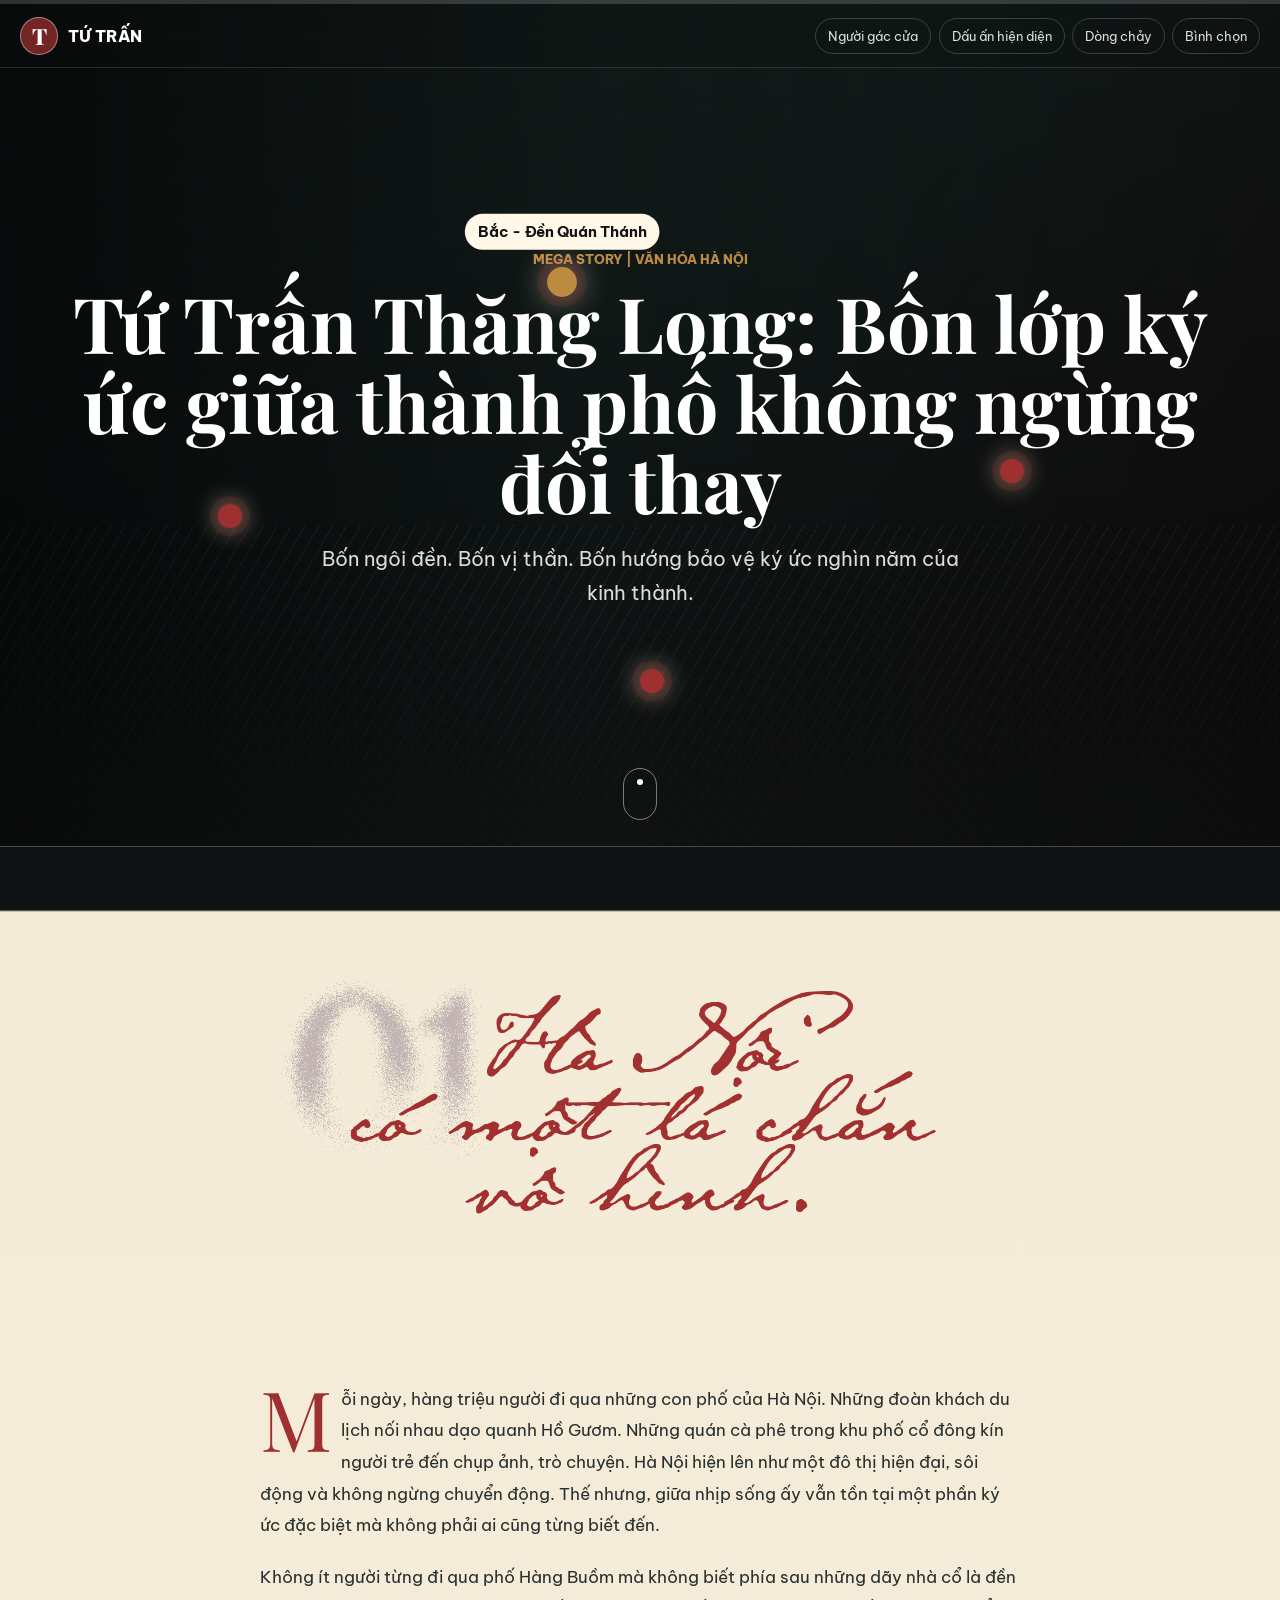
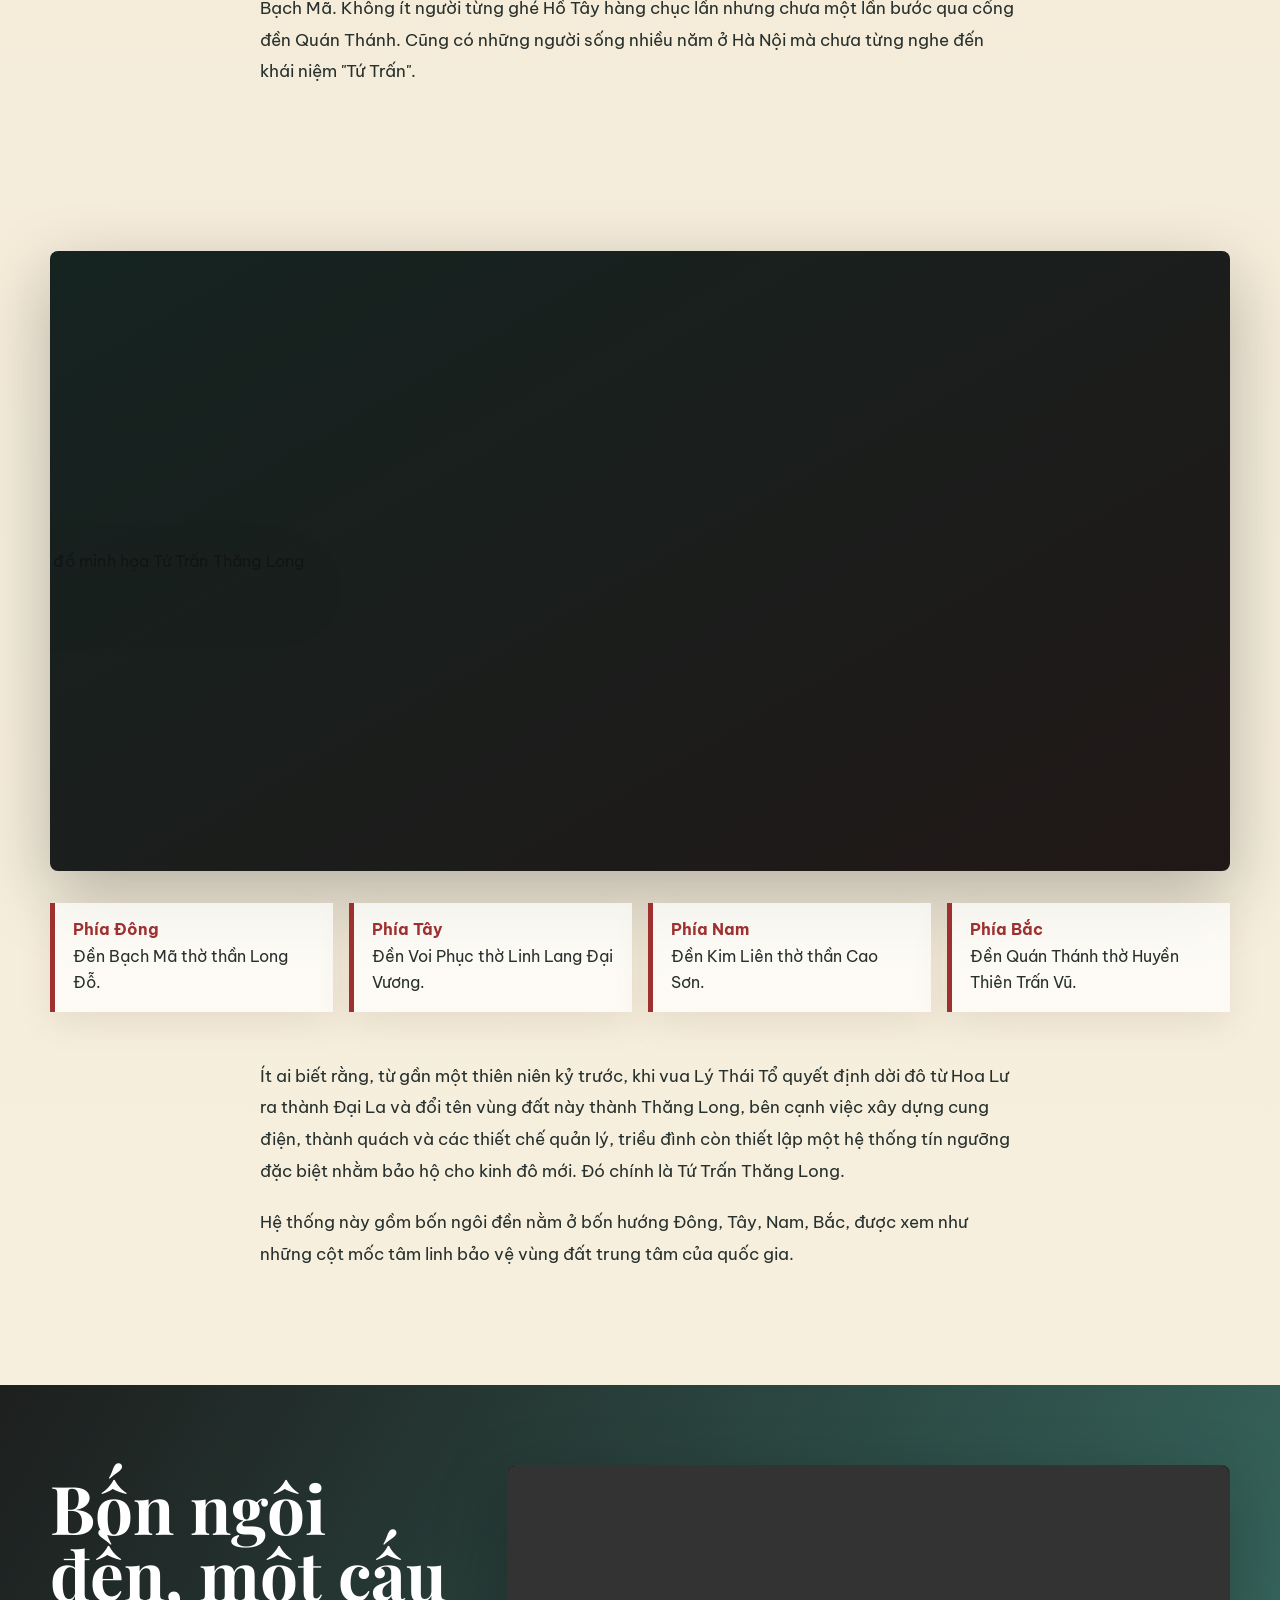
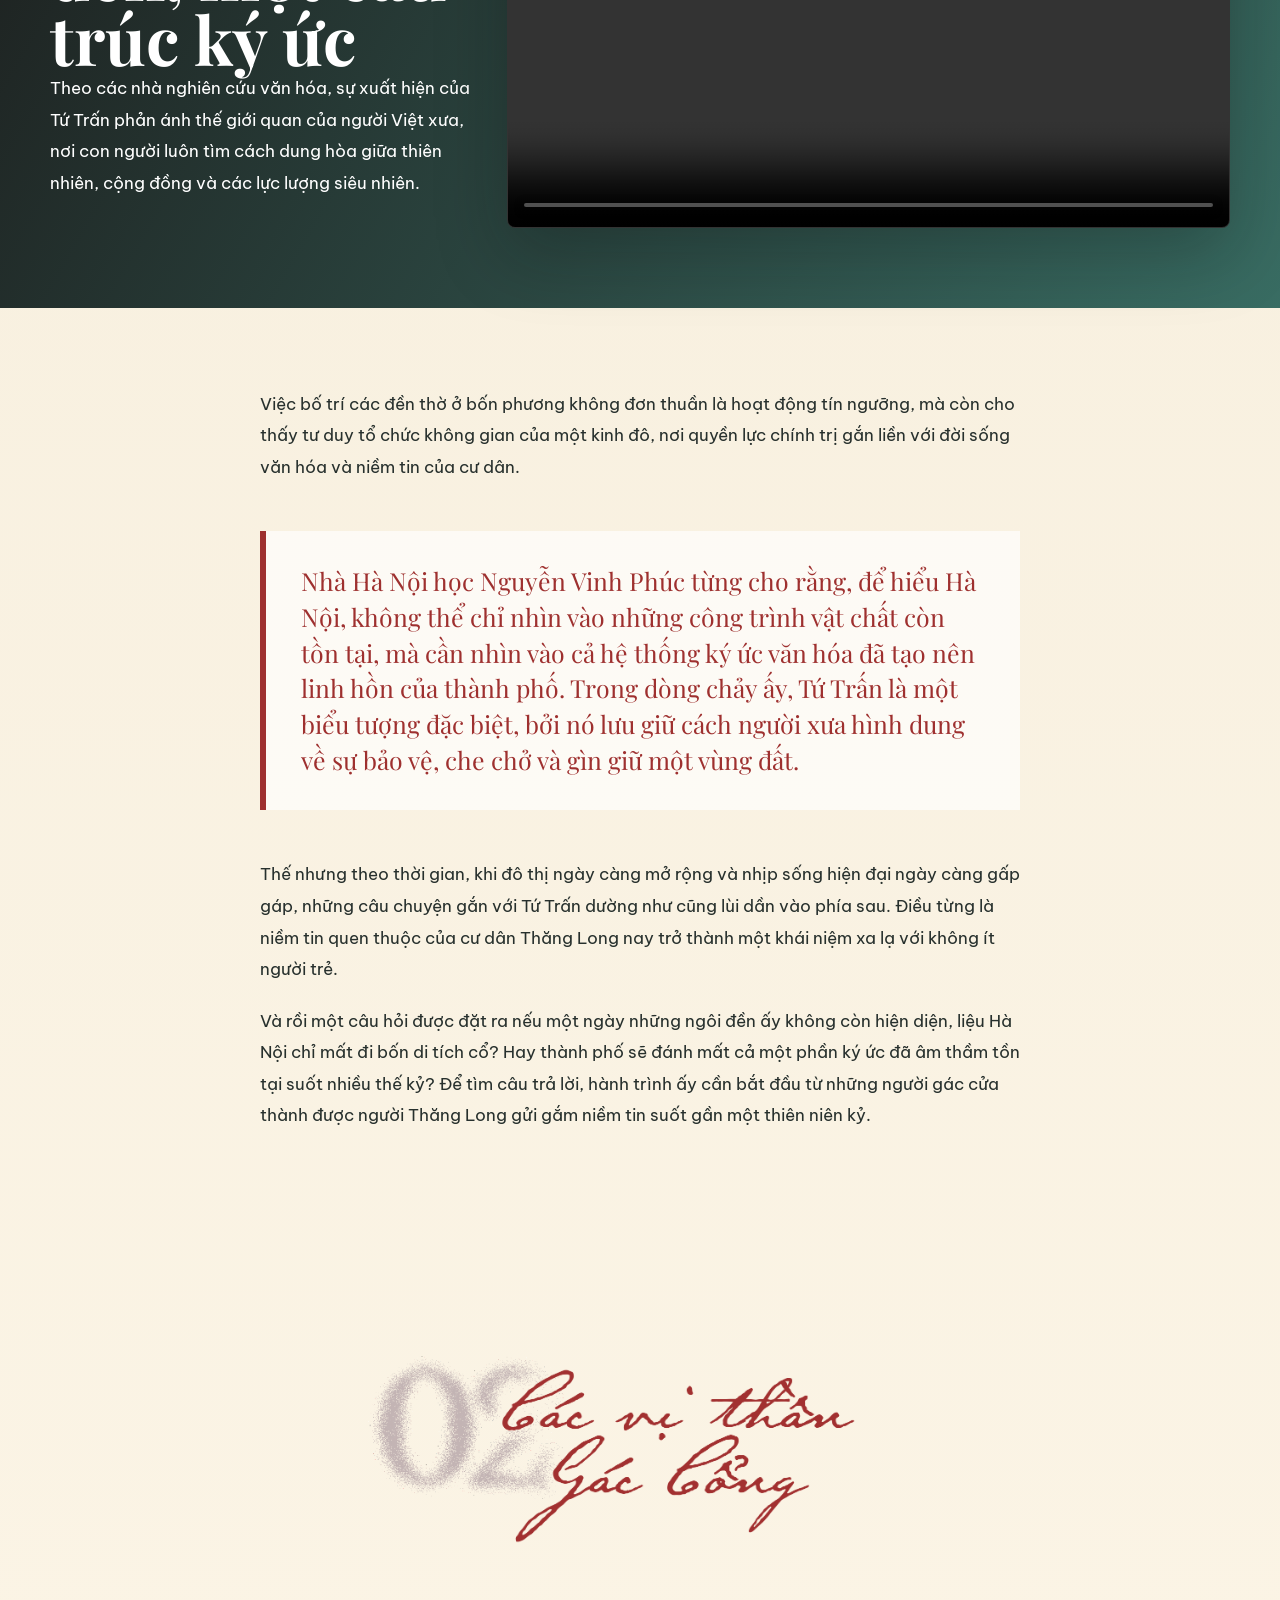
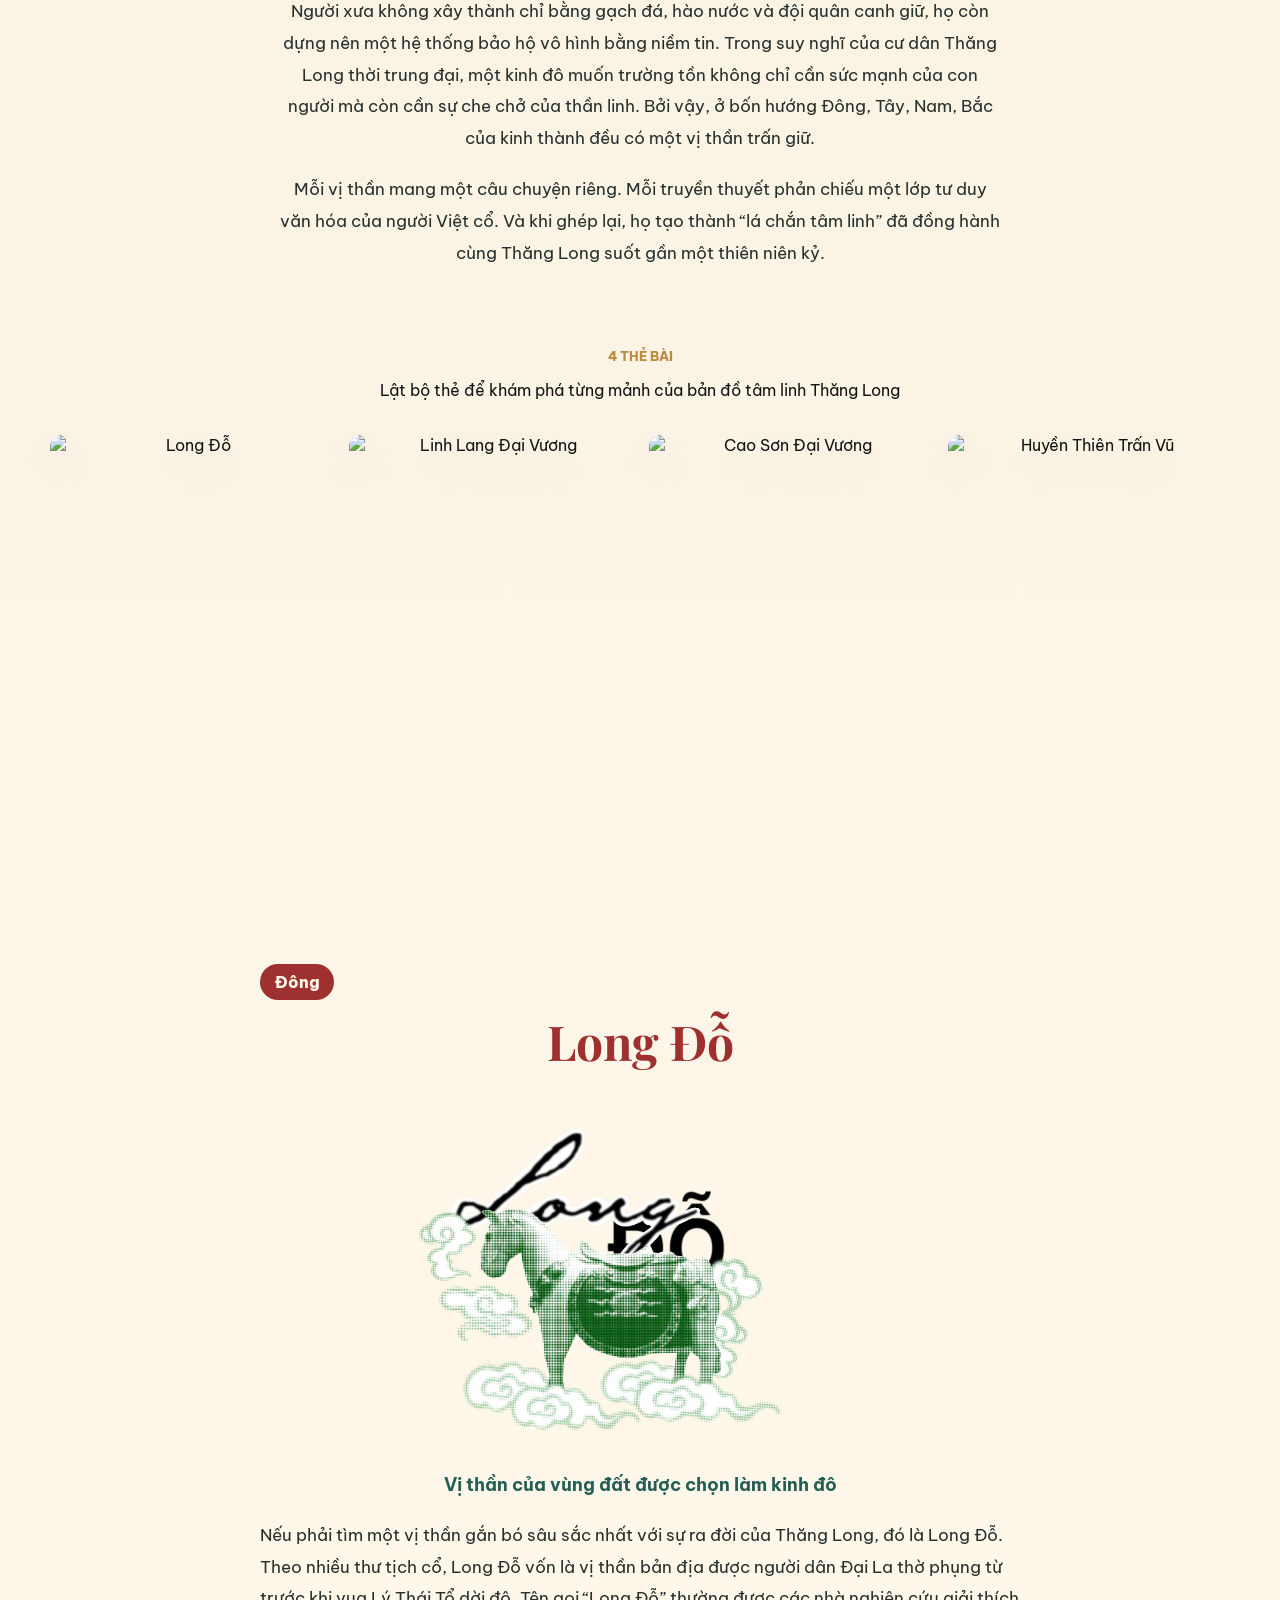
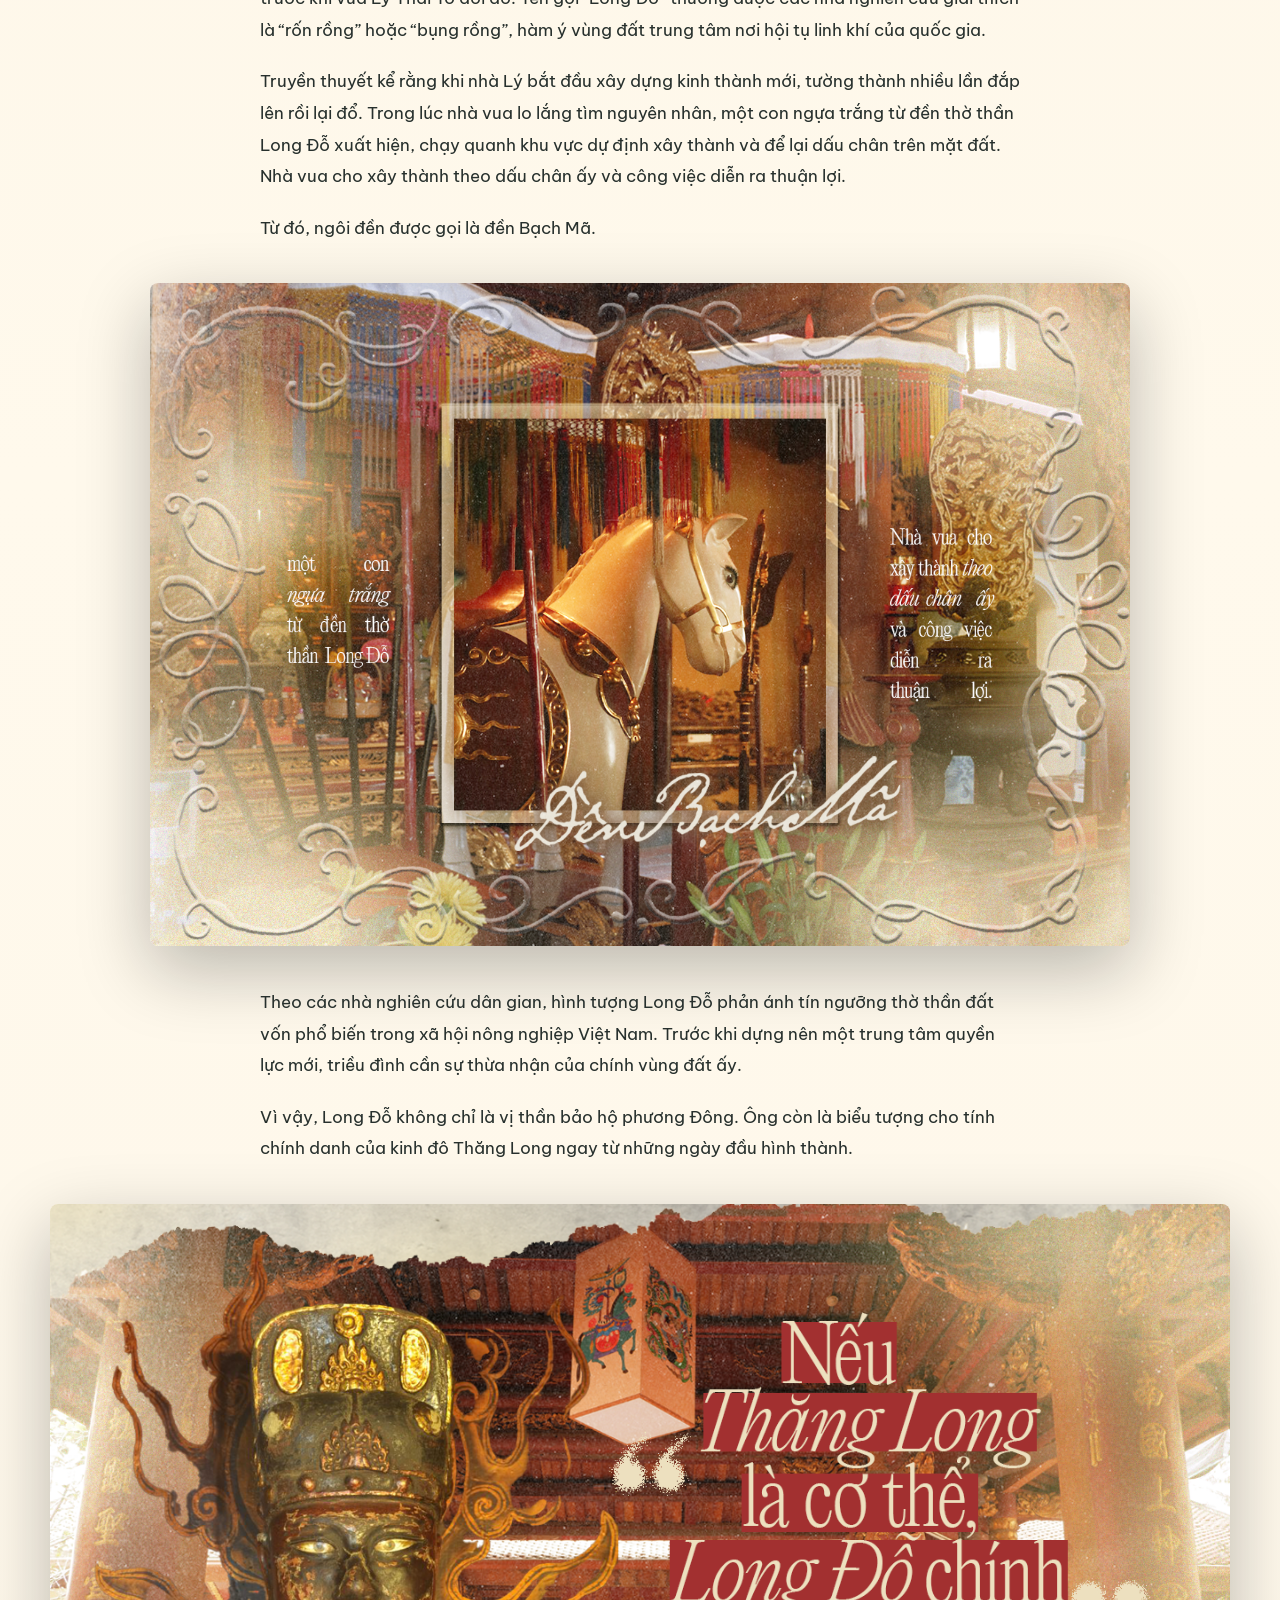
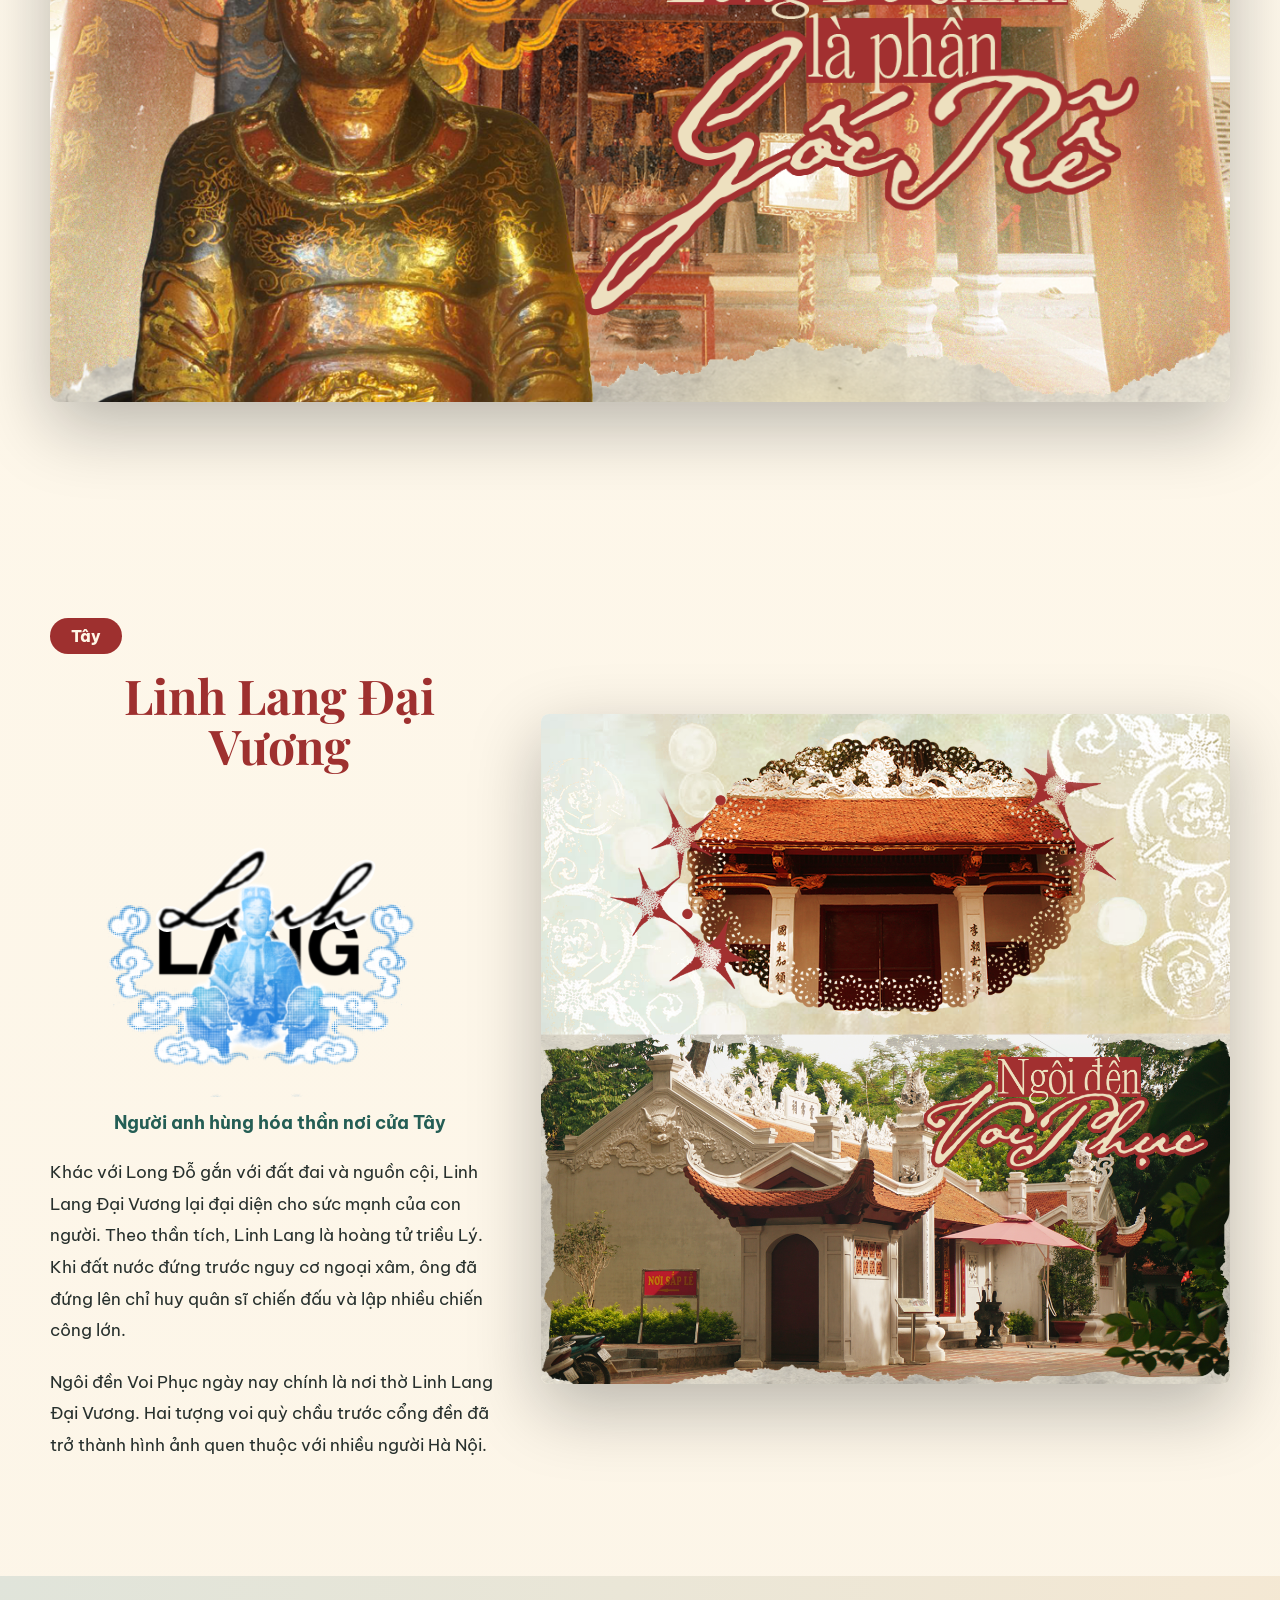
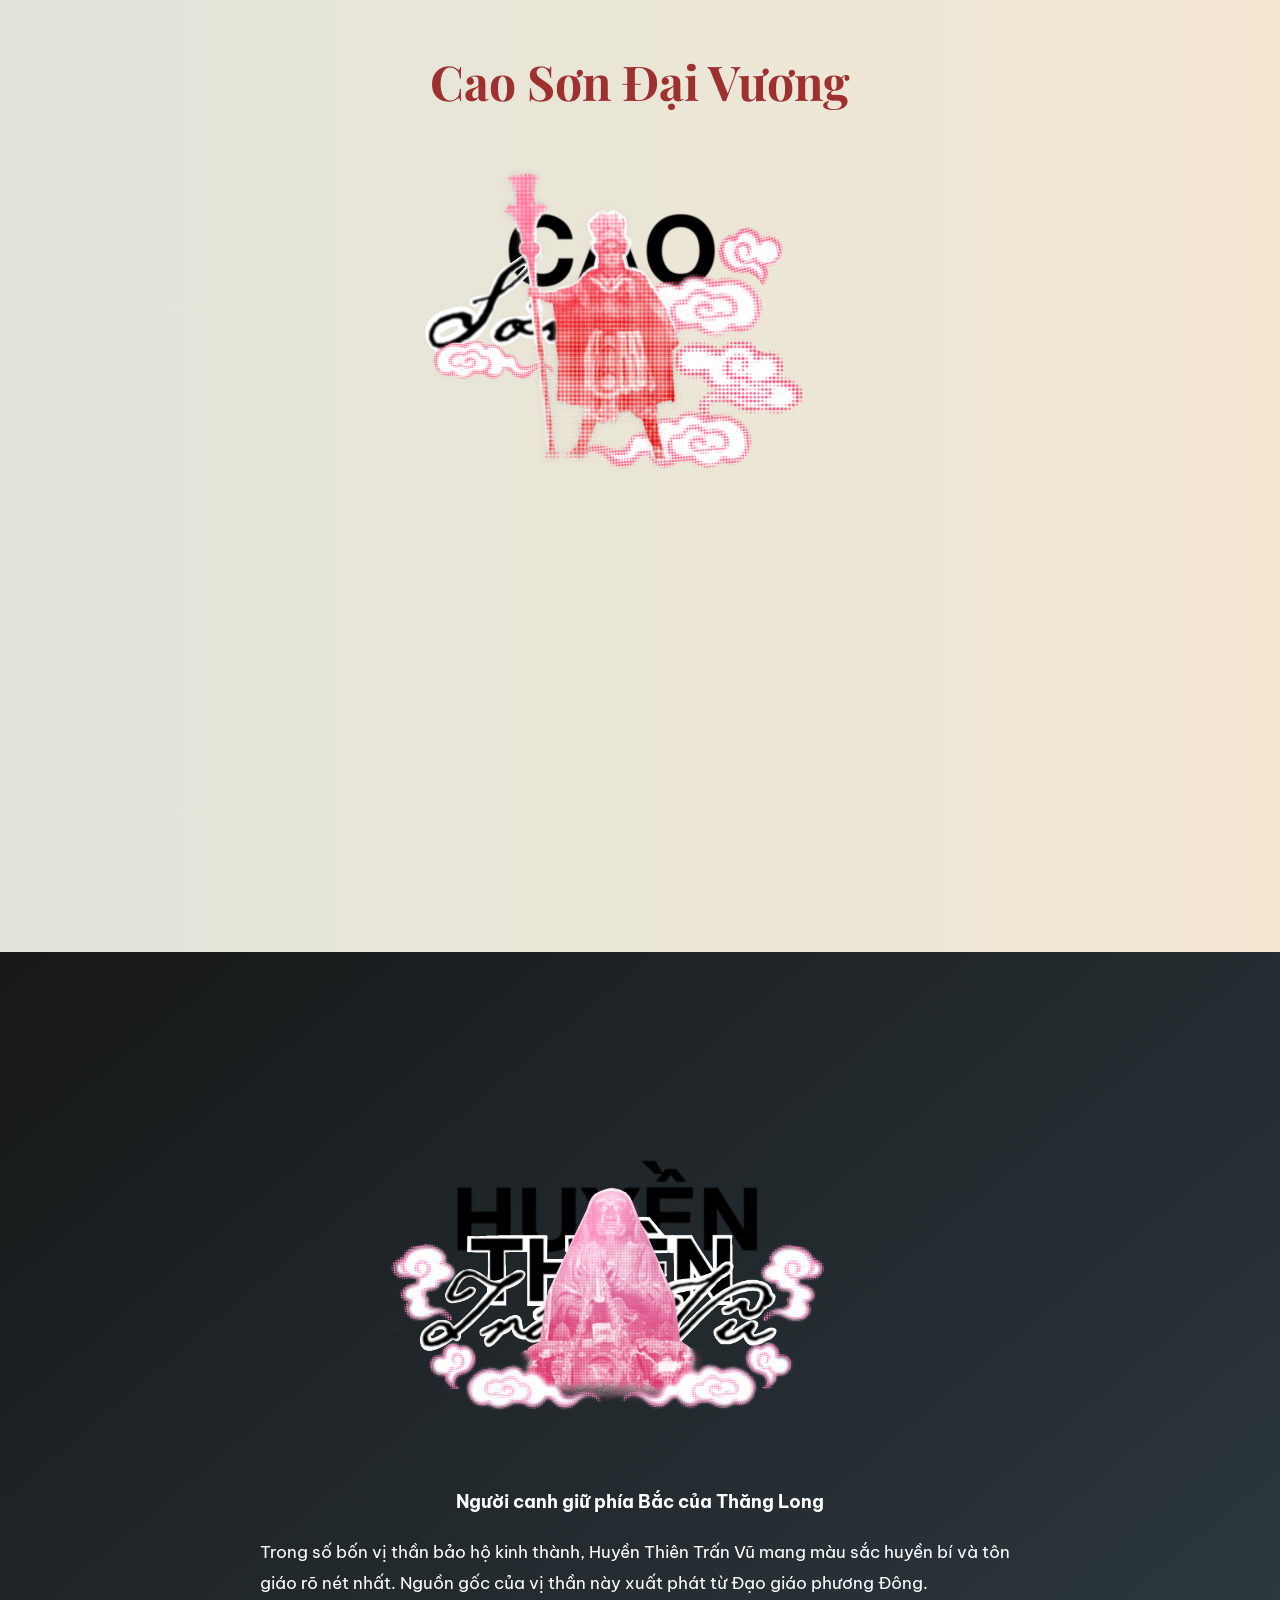
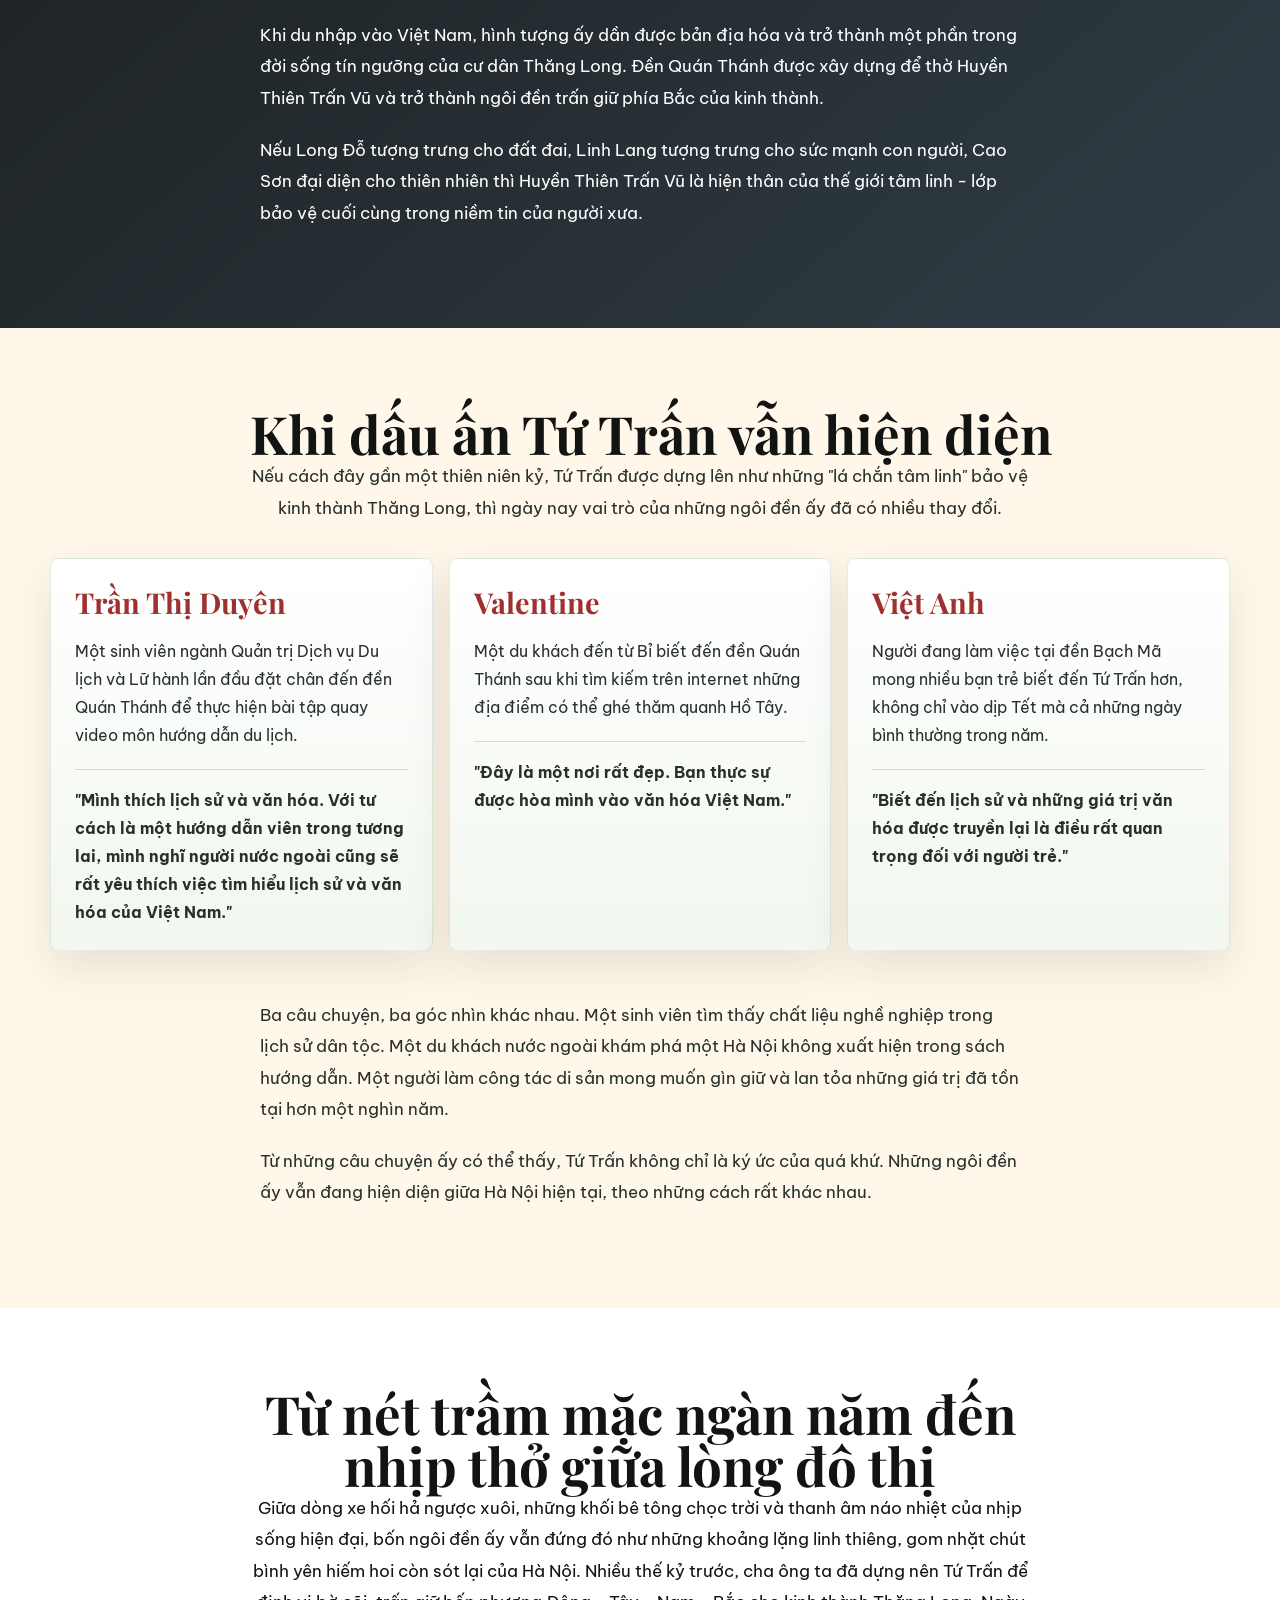
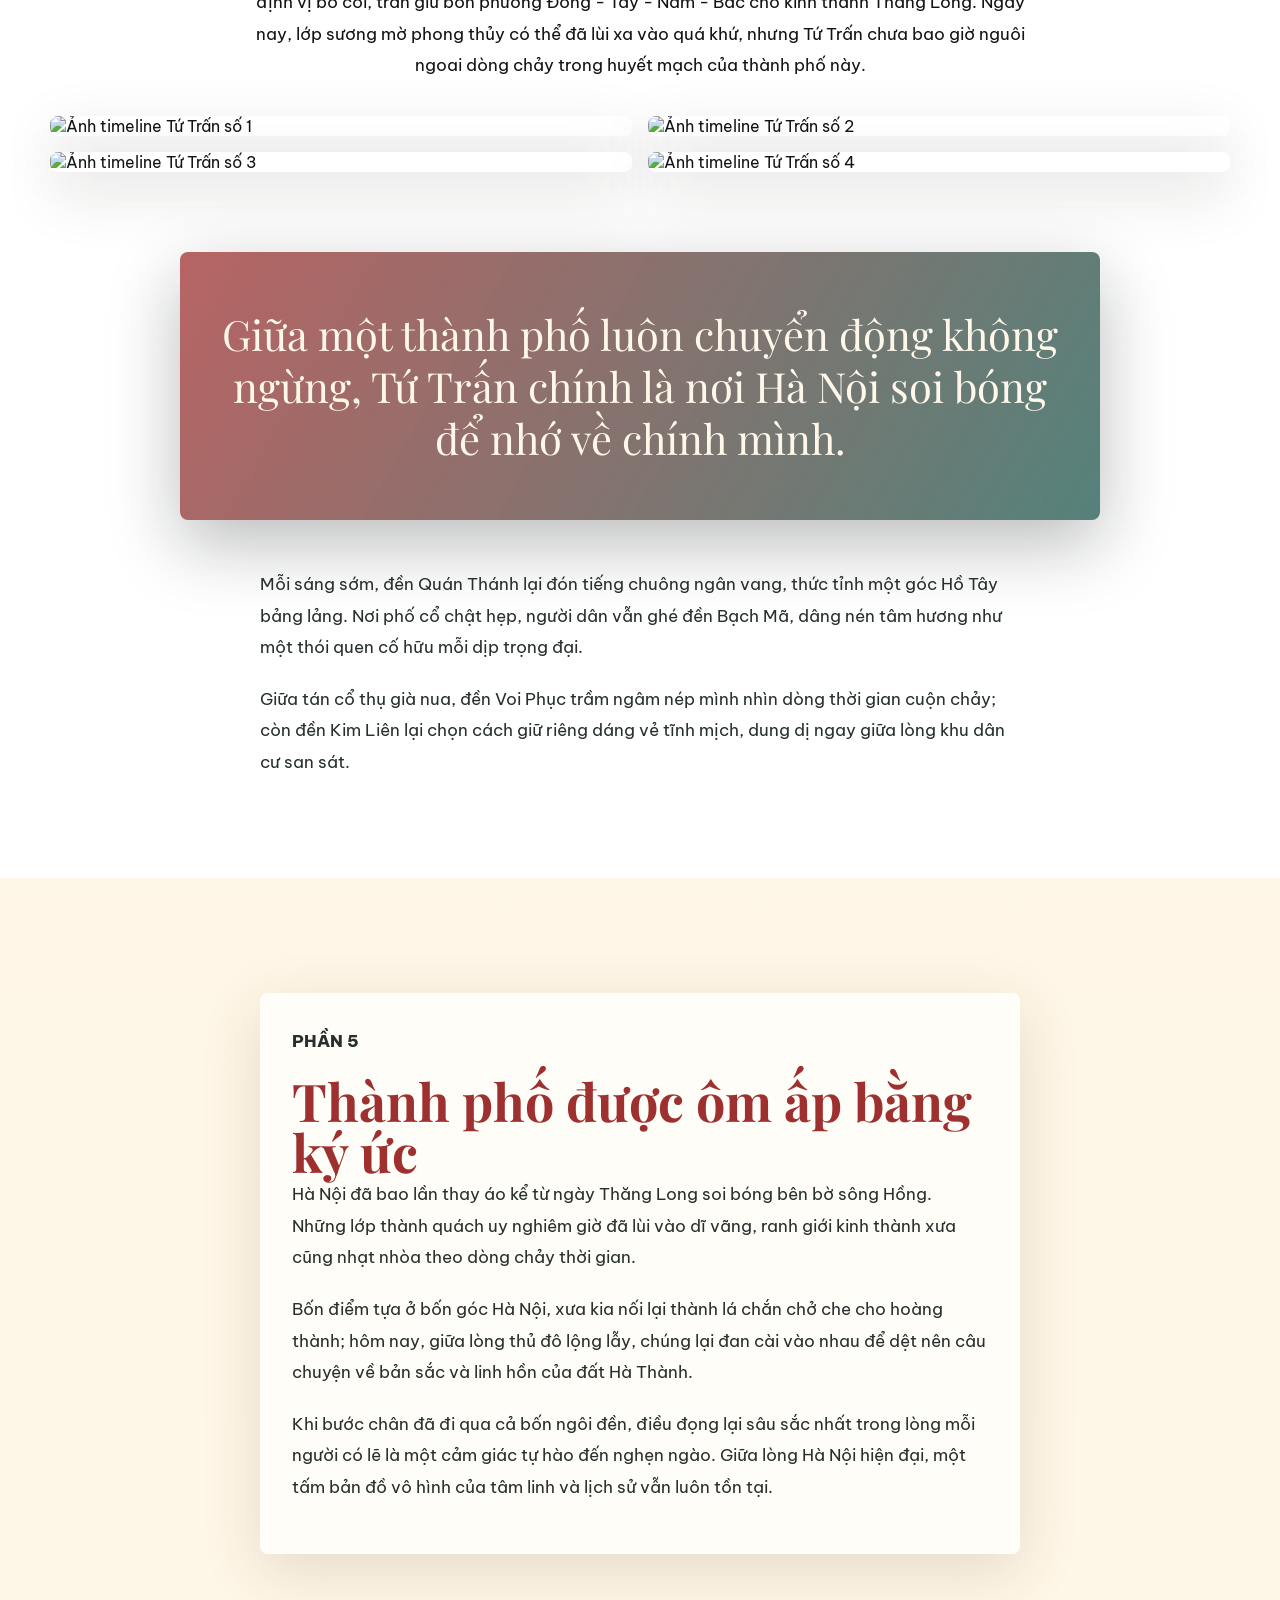
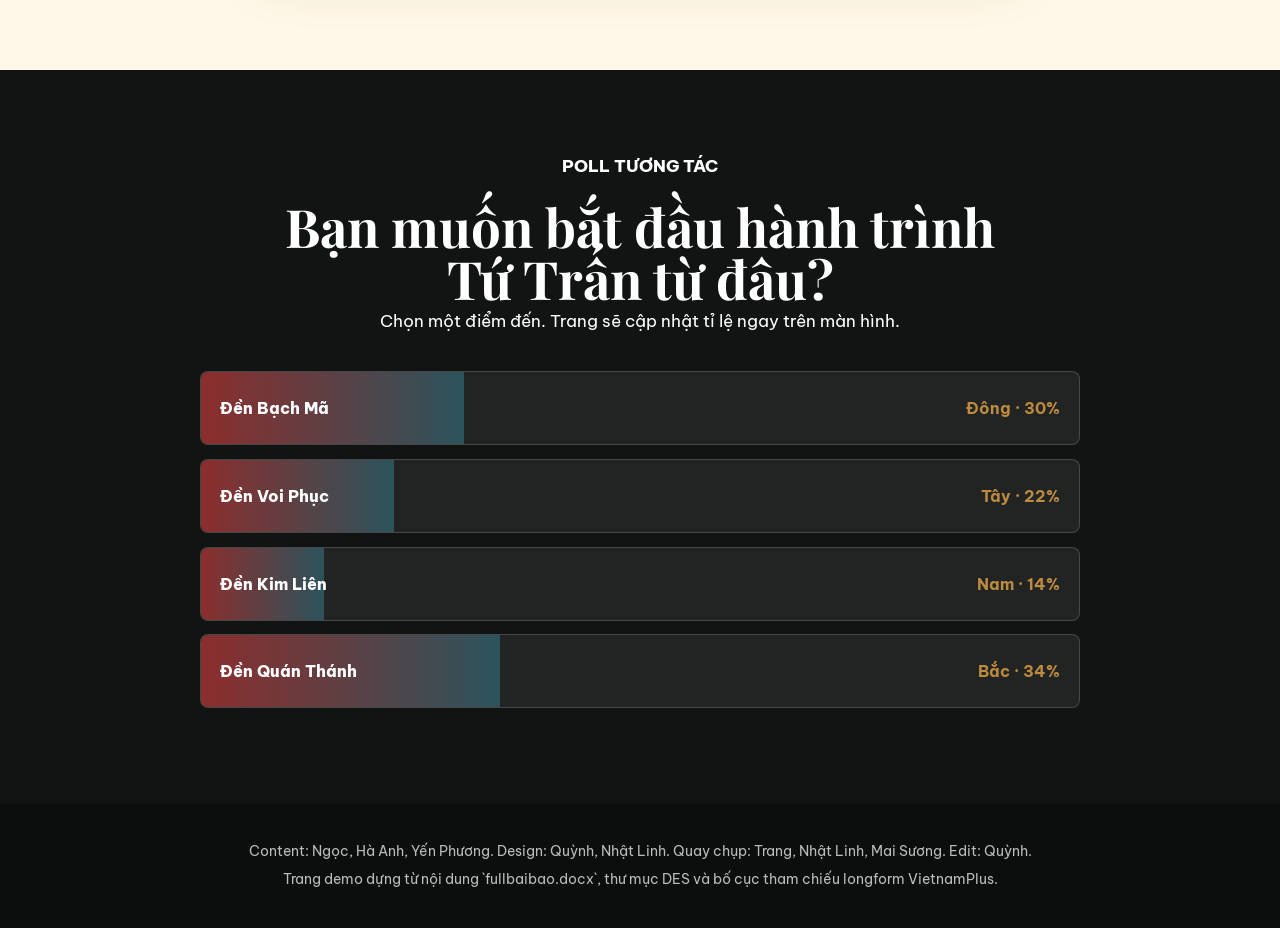
==== commit 5a2b8a8b: "Cập nhật longform Tứ Trấn và flashcard tương tác" ====
--- a/index.html
+++ b/index.html
@@ -3,7 +3,7 @@
   <head>
     <meta charset="utf-8">
     <meta name="viewport" content="width=device-width, initial-scale=1">
-    <title>Tứ Trấn Thăng Long - Lá chắn vô hình của Hà Nội</title>
+    <title>Tứ Trấn Thăng Long: Bốn lớp ký ức giữa thành phố không ngừng đổi thay</title>
     <meta name="description" content="Longform multimedia về Tứ Trấn Thăng Long, bốn ngôi đền trấn giữ ký ức và bản sắc Hà Nội.">
     <link rel="preconnect" href="https://fonts.googleapis.com">
     <link rel="preconnect" href="https://fonts.gstatic.com" crossorigin>
@@ -20,7 +20,7 @@
       </a>
       <nav class="story-nav" aria-label="Điều hướng bài">
         <a href="#nguoi-gac-cua">Người gác cửa</a>
-        <a href="#doi-song">Đời sống hôm nay</a>
+        <a href="#doi-song">Dấu ấn hiện diện</a>
         <a href="#timeline">Dòng chảy</a>
         <a href="#poll">Bình chọn</a>
       </nav>
@@ -33,14 +33,8 @@
         </div>
         <div class="hero-content">
           <p class="kicker reveal">Mega story | Văn hóa Hà Nội</p>
-          <img class="hero-title-art reveal" src="DES/TITLES/ttht-title-1.png" alt="Hà Nội có một lá chắn vô hình">
-          <h1 id="heroTitle" class="reveal"><span>Tứ Trấn</span><span>Thăng Long</span></h1>
+          <h1 id="heroTitle" class="reveal">Tứ Trấn Thăng Long: Bốn lớp ký ức giữa thành phố không ngừng đổi thay</h1>
           <p class="hero-subtitle reveal">Bốn ngôi đền. Bốn vị thần. Bốn hướng bảo vệ ký ức nghìn năm của kinh thành.</p>
-          <div class="hero-meta reveal">
-            <span>Longform tương tác</span>
-            <span>Hà Nội</span>
-            <span>Di sản đô thị</span>
-          </div>
         </div>
         <a class="scroll-cue" href="#mo-dau" aria-label="Cuộn xuống phần mở đầu">
           <span></span>
@@ -48,19 +42,16 @@
       </section>
 
       <article class="article">
+        <figure class="lead-title-media reveal">
+          <img src="DES/TITLES/ttht-title-1.png" alt="Hà Nội có một “lá chắn vô hình” mà nhiều người chưa từng biết">
+        </figure>
+
         <section class="text-block intro" id="mo-dau">
-          <p class="dropcap reveal">Mỗi ngày, hàng triệu người đi qua những con phố của Hà Nội. Những đoàn khách du lịch nối nhau dạo quanh Hồ Gươm. Những quán cà phê trong khu phố cổ đông kín người trẻ đến chụp ảnh, trò chuyện. Hà Nội hiện lên như một đô thị hiện đại, sôi động và không ngừng chuyển động.</p>
-          <p class="reveal">Thế nhưng, giữa nhịp sống ấy vẫn tồn tại một phần ký ức đặc biệt mà không phải ai cũng từng biết đến.</p>
+          <p class="dropcap reveal">Mỗi ngày, hàng triệu người đi qua những con phố của Hà Nội. Những đoàn khách du lịch nối nhau dạo quanh Hồ Gươm. Những quán cà phê trong khu phố cổ đông kín người trẻ đến chụp ảnh, trò chuyện. Hà Nội hiện lên như một đô thị hiện đại, sôi động và không ngừng chuyển động. Thế nhưng, giữa nhịp sống ấy vẫn tồn tại một phần ký ức đặc biệt mà không phải ai cũng từng biết đến.</p>
           <p class="reveal">Không ít người từng đi qua phố Hàng Buồm mà không biết phía sau những dãy nhà cổ là đền Bạch Mã. Không ít người từng ghé Hồ Tây hàng chục lần nhưng chưa một lần bước qua cổng đền Quán Thánh. Cũng có những người sống nhiều năm ở Hà Nội mà chưa từng nghe đến khái niệm "Tứ Trấn".</p>
         </section>
 
-        <section class="map-chapter" aria-labelledby="mapTitle">
-          <div class="map-copy">
-            <p class="section-label reveal">Animation bản đồ</p>
-            <h2 id="mapTitle" class="reveal">Một hệ thống tín ngưỡng được đặt vào bốn phương</h2>
-            <p class="reveal">Ít ai biết rằng, từ gần một thiên niên kỷ trước, khi vua Lý Thái Tổ quyết định dời đô từ Hoa Lư ra thành Đại La và đổi tên vùng đất này thành Thăng Long, triều đình còn thiết lập một hệ thống tín ngưỡng đặc biệt nhằm bảo hộ cho kinh đô mới.</p>
-            <p class="reveal">Hệ thống này gồm bốn ngôi đền nằm ở bốn hướng Đông, Tây, Nam, Bắc, được xem như những cột mốc tâm linh bảo vệ vùng đất trung tâm của quốc gia.</p>
-          </div>
+        <section class="map-chapter" aria-label="Bản đồ Tứ Trấn Thăng Long">
           <div class="map-stage">
             <img src="DES/Map.png" alt="Bản đồ minh họa Tứ Trấn Thăng Long">
             <button class="hotspot east is-active" data-place="Đông - Đền Bạch Mã" aria-label="Đền Bạch Mã"></button>
@@ -86,11 +77,14 @@
               <span>Đền Quán Thánh thờ Huyền Thiên Trấn Vũ.</span>
             </div>
           </div>
+          <div class="map-copy">
+            <p class="reveal">Ít ai biết rằng, từ gần một thiên niên kỷ trước, khi vua Lý Thái Tổ quyết định dời đô từ Hoa Lư ra thành Đại La và đổi tên vùng đất này thành Thăng Long, bên cạnh việc xây dựng cung điện, thành quách và các thiết chế quản lý, triều đình còn thiết lập một hệ thống tín ngưỡng đặc biệt nhằm bảo hộ cho kinh đô mới. Đó chính là Tứ Trấn Thăng Long.</p>
+            <p class="reveal">Hệ thống này gồm bốn ngôi đền nằm ở bốn hướng Đông, Tây, Nam, Bắc, được xem như những cột mốc tâm linh bảo vệ vùng đất trung tâm của quốc gia.</p>
+          </div>
         </section>
 
         <section class="media-band" aria-labelledby="infographicTitle">
           <div class="media-band-copy reveal">
-            <p class="section-label">Infographic</p>
             <h2 id="infographicTitle">Bốn ngôi đền, một cấu trúc ký ức</h2>
             <p>Theo các nhà nghiên cứu văn hóa, sự xuất hiện của Tứ Trấn phản ánh thế giới quan của người Việt xưa, nơi con người luôn tìm cách dung hòa giữa thiên nhiên, cộng đồng và các lực lượng siêu nhiên.</p>
           </div>
@@ -99,36 +93,51 @@
 
         <section class="text-block">
           <p class="reveal">Việc bố trí các đền thờ ở bốn phương không đơn thuần là hoạt động tín ngưỡng, mà còn cho thấy tư duy tổ chức không gian của một kinh đô, nơi quyền lực chính trị gắn liền với đời sống văn hóa và niềm tin của cư dân.</p>
-          <blockquote class="pull-quote reveal">Để hiểu Hà Nội, không thể chỉ nhìn vào những công trình vật chất còn tồn tại, mà cần nhìn vào cả hệ thống ký ức văn hóa đã tạo nên linh hồn của thành phố.</blockquote>
-          <p class="reveal">Thế nhưng theo thời gian, khi đô thị ngày càng mở rộng và nhịp sống hiện đại ngày càng gấp gáp, những câu chuyện gắn với Tứ Trấn dường như cũng lùi dần vào phía sau.</p>
-          <p class="reveal">Nếu một ngày những ngôi đền ấy không còn hiện diện, liệu Hà Nội chỉ mất đi bốn di tích cổ? Hay thành phố sẽ đánh mất cả một phần ký ức đã âm thầm tồn tại suốt nhiều thế kỷ?</p>
+          <blockquote class="pull-quote reveal">Nhà Hà Nội học Nguyễn Vinh Phúc từng cho rằng, để hiểu Hà Nội, không thể chỉ nhìn vào những công trình vật chất còn tồn tại, mà cần nhìn vào cả hệ thống ký ức văn hóa đã tạo nên linh hồn của thành phố. Trong dòng chảy ấy, Tứ Trấn là một biểu tượng đặc biệt, bởi nó lưu giữ cách người xưa hình dung về sự bảo vệ, che chở và gìn giữ một vùng đất.</blockquote>
+          <p class="reveal">Thế nhưng theo thời gian, khi đô thị ngày càng mở rộng và nhịp sống hiện đại ngày càng gấp gáp, những câu chuyện gắn với Tứ Trấn dường như cũng lùi dần vào phía sau. Điều từng là niềm tin quen thuộc của cư dân Thăng Long nay trở thành một khái niệm xa lạ với không ít người trẻ.</p>
+          <p class="reveal">Và rồi một câu hỏi được đặt ra nếu một ngày những ngôi đền ấy không còn hiện diện, liệu Hà Nội chỉ mất đi bốn di tích cổ? Hay thành phố sẽ đánh mất cả một phần ký ức đã âm thầm tồn tại suốt nhiều thế kỷ? Để tìm câu trả lời, hành trình ấy cần bắt đầu từ những người gác cửa thành được người Thăng Long gửi gắm niềm tin suốt gần một thiên niên kỷ.</p>
         </section>
 
         <section class="chapter-title" id="nguoi-gac-cua">
           <img class="title-art reveal" src="DES/TITLES/ttht-title-2.png" alt="Các vị thần gác cổng">
-          <h2 class="reveal">Khi những vị thần trở thành người gác cửa thành</h2>
-          <p class="reveal">Người xưa không xây thành chỉ bằng gạch đá, hào nước và đội quân canh giữ, họ còn dựng nên một hệ thống bảo hộ vô hình bằng niềm tin.</p>
-        </section>
-
-        <section class="card-gallery" aria-labelledby="cardTitle">
+          <p class="reveal">Người xưa không xây thành chỉ bằng gạch đá, hào nước và đội quân canh giữ, họ còn dựng nên một hệ thống bảo hộ vô hình bằng niềm tin. Trong suy nghĩ của cư dân Thăng Long thời trung đại, một kinh đô muốn trường tồn không chỉ cần sức mạnh của con người mà còn cần sự che chở của thần linh. Bởi vậy, ở bốn hướng Đông, Tây, Nam, Bắc của kinh thành đều có một vị thần trấn giữ.</p>
+          <p class="reveal">Mỗi vị thần mang một câu chuyện riêng. Mỗi truyền thuyết phản chiếu một lớp tư duy văn hóa của người Việt cổ. Và khi ghép lại, họ tạo thành “lá chắn tâm linh” đã đồng hành cùng Thăng Long suốt gần một thiên niên kỷ.</p>
+        </section>
+
+        <section class="card-gallery" aria-label="Bốn thẻ Tứ Trấn">
           <div class="gallery-heading reveal">
             <p class="section-label">4 thẻ bài</p>
-            <h2 id="cardTitle">Bộ thẻ tư liệu Tứ Trấn</h2>
-            <p>Lướt ngang để xem toàn bộ bộ thẻ và ảnh hậu cảnh. Mỗi tấm là một mảnh của bản đồ tâm linh Thăng Long.</p>
-          </div>
-          <div class="cards-strip" data-tilt-gallery>
-            <figure class="asset-card reveal"><img src="DES/thẻ bài/80251F73-1808-486A-BBF8-F889621BE43D.png" alt="Thẻ bài Huyền Thiên Trấn Vũ"></figure>
-            <figure class="asset-card reveal"><img src="DES/thẻ bài/80251F73-1808-486A-BBF8-F889621BE43D(1).png" alt="Ảnh tư liệu đền trong bộ thẻ Tứ Trấn"></figure>
-            <figure class="asset-card reveal"><img src="DES/thẻ bài/80251F73-1808-486A-BBF8-F889621BE43D 1.png" alt="Thẻ bài Tứ Trấn số 1"></figure>
-            <figure class="asset-card reveal"><img src="DES/thẻ bài/80251F73-1808-486A-BBF8-F889621BE43D 1(1).png" alt="Ảnh tư liệu Tứ Trấn số 1"></figure>
-            <figure class="asset-card reveal"><img src="DES/thẻ bài/80251F73-1808-486A-BBF8-F889621BE43D 2.png" alt="Thẻ bài Tứ Trấn số 2"></figure>
-            <figure class="asset-card reveal"><img src="DES/thẻ bài/80251F73-1808-486A-BBF8-F889621BE43D 2(1).png" alt="Ảnh tư liệu Tứ Trấn số 2"></figure>
-            <figure class="asset-card reveal"><img src="DES/thẻ bài/80251F73-1808-486A-BBF8-F889621BE43D 3.png" alt="Thẻ bài Tứ Trấn số 3"></figure>
-            <figure class="asset-card reveal"><img src="DES/thẻ bài/80251F73-1808-486A-BBF8-F889621BE43D 3(1).png" alt="Ảnh tư liệu Tứ Trấn số 3"></figure>
-            <figure class="asset-card reveal"><img src="DES/thẻ bài/80251F73-1808-486A-BBF8-F889621BE43D 4.png" alt="Thẻ bài Tứ Trấn số 4"></figure>
-            <figure class="asset-card reveal"><img src="DES/thẻ bài/80251F73-1808-486A-BBF8-F889621BE43D 5.png" alt="Thẻ bài Tứ Trấn số 5"></figure>
-            <figure class="asset-card reveal"><img src="DES/thẻ bài/80251F73-1808-486A-BBF8-F889621BE43D 6.png" alt="Thẻ bài Tứ Trấn số 6"></figure>
-            <figure class="asset-card reveal"><img src="DES/thẻ bài/80251F73-1808-486A-BBF8-F889621BE43D 7.png" alt="Thẻ bài Tứ Trấn số 7"></figure>
+            <p>Lật bộ thẻ để khám phá từng mảnh của bản đồ tâm linh Thăng Long</p>
+          </div>
+          <div class="flashcards">
+            <button class="flashcard reveal" type="button" aria-label="Lật thẻ Long Đỗ">
+              <span class="flashcard-inner">
+                <span class="flashcard-face flashcard-front"><img src="DES/thẻ bài/80251F73-1808-486A-BBF8-F889621BE43D 7.png" alt="Long Đỗ"></span>
+                <span class="flashcard-face flashcard-back"><img src="DES/thẻ bài/80251F73-1808-486A-BBF8-F889621BE43D 3.png" alt="Thông tin chi tiết về Long Đỗ"></span>
+              </span>
+              <span class="flashcard-close" aria-hidden="true">Đóng ×</span>
+            </button>
+            <button class="flashcard reveal" type="button" aria-label="Lật thẻ Linh Lang Đại Vương">
+              <span class="flashcard-inner">
+                <span class="flashcard-face flashcard-front"><img src="DES/thẻ bài/80251F73-1808-486A-BBF8-F889621BE43D 6.png" alt="Linh Lang Đại Vương"></span>
+                <span class="flashcard-face flashcard-back"><img src="DES/thẻ bài/80251F73-1808-486A-BBF8-F889621BE43D 2.png" alt="Thông tin chi tiết về Linh Lang Đại Vương"></span>
+              </span>
+              <span class="flashcard-close" aria-hidden="true">Đóng ×</span>
+            </button>
+            <button class="flashcard reveal" type="button" aria-label="Lật thẻ Cao Sơn Đại Vương">
+              <span class="flashcard-inner">
+                <span class="flashcard-face flashcard-front"><img src="DES/thẻ bài/80251F73-1808-486A-BBF8-F889621BE43D 5.png" alt="Cao Sơn Đại Vương"></span>
+                <span class="flashcard-face flashcard-back"><img src="DES/thẻ bài/80251F73-1808-486A-BBF8-F889621BE43D 1.png" alt="Thông tin chi tiết về Cao Sơn Đại Vương"></span>
+              </span>
+              <span class="flashcard-close" aria-hidden="true">Đóng ×</span>
+            </button>
+            <button class="flashcard reveal" type="button" aria-label="Lật thẻ Huyền Thiên Trấn Vũ">
+              <span class="flashcard-inner">
+                <span class="flashcard-face flashcard-front"><img src="DES/thẻ bài/80251F73-1808-486A-BBF8-F889621BE43D 4.png" alt="Huyền Thiên Trấn Vũ"></span>
+                <span class="flashcard-face flashcard-back"><img src="DES/thẻ bài/80251F73-1808-486A-BBF8-F889621BE43D.png" alt="Thông tin chi tiết về Huyền Thiên Trấn Vũ"></span>
+              </span>
+              <span class="flashcard-close" aria-hidden="true">Đóng ×</span>
+            </button>
           </div>
         </section>
 
@@ -136,9 +145,10 @@
           <div class="deity-copy reveal">
             <span class="direction">Đông</span>
             <h2>Long Đỗ</h2>
+            <img class="deity-portrait" src="DES/thẻ bài/80251F73-1808-486A-BBF8-F889621BE43D 3(1).png" alt="Minh họa cắt nền thần Long Đỗ">
             <h3>Vị thần của vùng đất được chọn làm kinh đô</h3>
-            <p>Nếu phải tìm một vị thần gắn bó sâu sắc nhất với sự ra đời của Thăng Long, đó là Long Đỗ. Theo nhiều thư tịch cổ, Long Đỗ vốn là vị thần bản địa được người dân Đại La thờ phụng từ trước khi vua Lý Thái Tổ dời đô.</p>
-            <p>Truyền thuyết kể rằng khi nhà Lý bắt đầu xây dựng kinh thành mới, tường thành nhiều lần đắp lên rồi lại đổ. Một con ngựa trắng từ đền thờ thần Long Đỗ xuất hiện, chạy quanh khu vực dự định xây thành và để lại dấu chân trên mặt đất.</p>
+            <p>Nếu phải tìm một vị thần gắn bó sâu sắc nhất với sự ra đời của Thăng Long, đó là Long Đỗ. Theo nhiều thư tịch cổ, Long Đỗ vốn là vị thần bản địa được người dân Đại La thờ phụng từ trước khi vua Lý Thái Tổ dời đô. Tên gọi “Long Đỗ” thường được các nhà nghiên cứu giải thích là “rốn rồng” hoặc “bụng rồng”, hàm ý vùng đất trung tâm nơi hội tụ linh khí của quốc gia.</p>
+            <p>Truyền thuyết kể rằng khi nhà Lý bắt đầu xây dựng kinh thành mới, tường thành nhiều lần đắp lên rồi lại đổ. Trong lúc nhà vua lo lắng tìm nguyên nhân, một con ngựa trắng từ đền thờ thần Long Đỗ xuất hiện, chạy quanh khu vực dự định xây thành và để lại dấu chân trên mặt đất. Nhà vua cho xây thành theo dấu chân ấy và công việc diễn ra thuận lợi.</p>
             <p>Từ đó, ngôi đền được gọi là đền Bạch Mã.</p>
           </div>
           <figure class="wide-figure reveal">
@@ -157,6 +167,7 @@
           <div class="split-copy reveal">
             <span class="direction">Tây</span>
             <h2>Linh Lang Đại Vương</h2>
+            <img class="deity-portrait" src="DES/thẻ bài/80251F73-1808-486A-BBF8-F889621BE43D 2(1).png" alt="Minh họa cắt nền Linh Lang Đại Vương">
             <h3>Người anh hùng hóa thần nơi cửa Tây</h3>
             <p>Khác với Long Đỗ gắn với đất đai và nguồn cội, Linh Lang Đại Vương lại đại diện cho sức mạnh của con người. Theo thần tích, Linh Lang là hoàng tử triều Lý. Khi đất nước đứng trước nguy cơ ngoại xâm, ông đã đứng lên chỉ huy quân sĩ chiến đấu và lập nhiều chiến công lớn.</p>
             <p>Ngôi đền Voi Phục ngày nay chính là nơi thờ Linh Lang Đại Vương. Hai tượng voi quỳ chầu trước cổng đền đã trở thành hình ảnh quen thuộc với nhiều người Hà Nội.</p>
@@ -168,6 +179,7 @@
 
         <section class="text-block two-tone">
           <h2 class="reveal">Cao Sơn Đại Vương</h2>
+          <img class="deity-portrait reveal" src="DES/thẻ bài/80251F73-1808-486A-BBF8-F889621BE43D 1(1).png" alt="Minh họa cắt nền Cao Sơn Đại Vương">
           <h3 class="reveal">Dấu ấn của núi rừng trong lòng kinh thành</h3>
           <p class="reveal">Trong bốn vị thần của Tứ Trấn, Cao Sơn có lẽ là nhân vật ít được biết đến nhất. Không gắn với một vị vua hay một nhân vật lịch sử cụ thể, Cao Sơn thuộc lớp thần linh cổ xưa xuất hiện từ tín ngưỡng thờ núi của người Việt.</p>
           <p class="reveal">Đối với cư dân nông nghiệp, núi không chỉ là cảnh quan thiên nhiên. Đó còn là nơi khởi nguồn của nguồn nước, là điểm tựa che chở cộng đồng trước thiên tai và biến động. Chính vì vậy, các vị thần núi luôn giữ vị trí đặc biệt trong đời sống tâm linh.</p>
@@ -176,6 +188,7 @@
 
         <section class="text-block night">
           <h2 class="reveal">Huyền Thiên Trấn Vũ</h2>
+          <img class="deity-portrait reveal" src="DES/thẻ bài/80251F73-1808-486A-BBF8-F889621BE43D(1).png" alt="Minh họa cắt nền Huyền Thiên Trấn Vũ">
           <h3 class="reveal">Người canh giữ phía Bắc của Thăng Long</h3>
           <p class="reveal">Trong số bốn vị thần bảo hộ kinh thành, Huyền Thiên Trấn Vũ mang màu sắc huyền bí và tôn giáo rõ nét nhất. Nguồn gốc của vị thần này xuất phát từ Đạo giáo phương Đông.</p>
           <p class="reveal">Khi du nhập vào Việt Nam, hình tượng ấy dần được bản địa hóa và trở thành một phần trong đời sống tín ngưỡng của cư dân Thăng Long. Đền Quán Thánh được xây dựng để thờ Huyền Thiên Trấn Vũ và trở thành ngôi đền trấn giữ phía Bắc của kinh thành.</p>
@@ -184,8 +197,7 @@
 
         <section class="people-section" id="doi-song">
           <div class="section-heading reveal">
-            <p class="section-label">Đời sống hôm nay</p>
-            <h2>Khi dấu ấn Tứ Trấn vẫn hiện diện</h2>
+            <h2 class="single-line-heading">Khi dấu ấn Tứ Trấn vẫn hiện diện</h2>
             <p>Nếu cách đây gần một thiên niên kỷ, Tứ Trấn được dựng lên như những "lá chắn tâm linh" bảo vệ kinh thành Thăng Long, thì ngày nay vai trò của những ngôi đền ấy đã có nhiều thay đổi.</p>
           </div>
           <div class="people-grid">
@@ -207,15 +219,14 @@
           </div>
           <div class="text-block compact">
             <p class="reveal">Ba câu chuyện, ba góc nhìn khác nhau. Một sinh viên tìm thấy chất liệu nghề nghiệp trong lịch sử dân tộc. Một du khách nước ngoài khám phá một Hà Nội không xuất hiện trong sách hướng dẫn. Một người làm công tác di sản mong muốn gìn giữ và lan tỏa những giá trị đã tồn tại hơn một nghìn năm.</p>
-            <p class="reveal">Từ những câu chuyện ấy có thể thấy, Tứ Trấn không chỉ là ký ức của quá khứ. Những ngôi đền ấy vẫn đang hiện diện trong đời sống hôm nay, theo những cách rất khác nhau.</p>
+            <p class="reveal">Từ những câu chuyện ấy có thể thấy, Tứ Trấn không chỉ là ký ức của quá khứ. Những ngôi đền ấy vẫn đang hiện diện giữa Hà Nội hiện tại, theo những cách rất khác nhau.</p>
           </div>
         </section>
 
         <section class="timeline-section" id="timeline">
           <div class="section-heading reveal">
-            <p class="section-label">Timeline</p>
             <h2>Từ nét trầm mặc ngàn năm đến nhịp thở giữa lòng đô thị</h2>
-            <p>Giữa dòng xe hối hả ngược xuôi, những khối bê tông chọc trời và thanh âm náo nhiệt của nhịp sống hiện đại, bốn ngôi đền ấy vẫn đứng đó như những khoảng lặng linh thiêng.</p>
+            <p>Giữa dòng xe hối hả ngược xuôi, những khối bê tông chọc trời và thanh âm náo nhiệt của nhịp sống hiện đại, bốn ngôi đền ấy vẫn đứng đó như những khoảng lặng linh thiêng, gom nhặt chút bình yên hiếm hoi còn sót lại của Hà Nội. Nhiều thế kỷ trước, cha ông ta đã dựng nên Tứ Trấn để định vị bờ cõi, trấn giữ bốn phương Đông - Tây - Nam - Bắc cho kinh thành Thăng Long. Ngày nay, lớp sương mờ phong thủy có thể đã lùi xa vào quá khứ, nhưng Tứ Trấn chưa bao giờ nguôi ngoai dòng chảy trong huyết mạch của thành phố này.</p>
           </div>
           <div class="timeline-rail">
             <figure class="timeline-image reveal"><img src="DES/TIMELINE/DSCF7549.png" alt="Ảnh timeline Tứ Trấn số 1"></figure>
@@ -223,7 +234,7 @@
             <figure class="timeline-image reveal"><img src="DES/TIMELINE/DSCF7549 2.png" alt="Ảnh timeline Tứ Trấn số 3"></figure>
             <figure class="timeline-image reveal"><img src="DES/TIMELINE/DSCF7549 3.png" alt="Ảnh timeline Tứ Trấn số 4"></figure>
           </div>
-          <blockquote class="cinema-quote reveal">Giữa một thành phố luôn chuyển động không ngừng, Tứ Trấn chính là nơi Hà Nội soi bóng để nhớ về chính mình.</blockquote>
+          <blockquote class="cinema-quote closing-statement reveal">Giữa một thành phố luôn chuyển động không ngừng, Tứ Trấn chính là nơi Hà Nội soi bóng để nhớ về chính mình.</blockquote>
           <div class="text-block compact">
             <p class="reveal">Mỗi sáng sớm, đền Quán Thánh lại đón tiếng chuông ngân vang, thức tỉnh một góc Hồ Tây bảng lảng. Nơi phố cổ chật hẹp, người dân vẫn ghé đền Bạch Mã, dâng nén tâm hương như một thói quen cố hữu mỗi dịp trọng đại.</p>
             <p class="reveal">Giữa tán cổ thụ già nua, đền Voi Phục trầm ngâm nép mình nhìn dòng thời gian cuộn chảy; còn đền Kim Liên lại chọn cách giữ riêng dáng vẻ tĩnh mịch, dung dị ngay giữa lòng khu dân cư san sát.</p>
--- a/styles.css
+++ b/styles.css
@@ -193,7 +193,7 @@
 }
 
 .hero-content {
-  width: min(980px, calc(100vw - 2rem));
+  width: min(1180px, calc(100vw - 2rem));
   text-align: center;
 }
 
@@ -226,8 +226,9 @@
   letter-spacing: 0;
 }
 
-.hero h1 span + span::before {
-  content: " ";
+.hero h1 {
+  font-size: clamp(2.8rem, 6vw, 5.4rem);
+  line-height: 1.04;
 }
 
 .hero-subtitle {
@@ -283,6 +284,16 @@
   background:
     linear-gradient(180deg, #101313 0, #101313 4rem, transparent 4rem),
     linear-gradient(180deg, var(--paper) 0, #fff9ec 42%, #f7eee0 100%);
+}
+
+.lead-title-media {
+  width: min(900px, calc(100% - 2rem));
+  margin: 0 auto;
+  padding: 6rem 0 0;
+}
+
+.lead-title-media img {
+  width: 100%;
 }
 
 .text-block {
@@ -343,21 +354,17 @@
   margin: 0 auto;
   padding: 4rem 0 6rem;
   display: grid;
-  grid-template-columns: minmax(0, 0.8fr) minmax(380px, 1.2fr);
+  grid-template-columns: 1fr;
   gap: 2rem;
-  align-items: start;
 }
 
 .map-copy {
-  position: sticky;
-  top: 6rem;
-  padding: 2.6rem 0 0;
+  width: min(var(--max-text), 100%);
+  margin: 1rem auto 0;
 }
 
 .map-stage {
-  position: sticky;
-  top: 5.5rem;
-  min-height: 540px;
+  min-height: 620px;
   display: grid;
   place-items: center;
   border-radius: 8px;
@@ -438,11 +445,10 @@
 }
 
 .map-steps {
-  grid-column: 2;
-  display: grid;
+  display: grid;
+  grid-template-columns: repeat(4, minmax(0, 1fr));
   gap: 1rem;
-  width: min(640px, 100%);
-  margin-left: auto;
+  width: 100%;
 }
 
 .map-step {
@@ -483,8 +489,8 @@
 
 .feature-video {
   width: 100%;
-  aspect-ratio: 16 / 9;
-  object-fit: cover;
+  height: auto;
+  object-fit: contain;
   border: 1px solid rgba(255, 255, 255, 0.2);
   border-radius: 8px;
   background: #000;
@@ -527,7 +533,6 @@
 
 .card-gallery {
   padding: 2rem 0 5rem;
-  overflow: hidden;
 }
 
 .gallery-heading,
@@ -545,40 +550,105 @@
   font-size: 3.3rem;
 }
 
-.cards-strip {
-  display: grid;
-  grid-auto-flow: column;
-  grid-auto-columns: minmax(260px, 350px);
+.flashcards {
+  width: min(var(--max-wide), calc(100% - 2rem));
+  margin: 0 auto;
+  display: grid;
+  grid-template-columns: repeat(4, minmax(0, 1fr));
   gap: 1.1rem;
-  overflow-x: auto;
-  padding: 1.2rem max(1rem, calc((100% - var(--max-wide)) / 2));
-  scroll-snap-type: x mandatory;
-  scrollbar-color: var(--red) transparent;
-}
-
-.asset-card {
-  min-height: 440px;
-  margin: 0;
+  align-items: start;
+}
+
+.flashcard {
+  position: relative;
+  aspect-ratio: 1933 / 2637;
+  padding: 0;
+  border: 0;
+  color: inherit;
+  background: transparent;
+  cursor: pointer;
+  perspective: 1600px;
+}
+
+.flashcard-inner {
+  position: absolute;
+  inset: 0;
+  display: block;
+  transform-style: preserve-3d;
+  transition: transform 0.75s cubic-bezier(0.2, 0.7, 0.2, 1);
+}
+
+.flashcard:hover .flashcard-inner {
+  transform: translateY(-7px) rotateY(5deg);
+}
+
+.flashcard-face {
+  position: absolute;
+  inset: 0;
   display: grid;
   place-items: center;
-  scroll-snap-align: center;
-  border-radius: 8px;
-  background: linear-gradient(180deg, #f7ead2, #e9f0e8);
-  box-shadow: 0 16px 44px rgba(42, 31, 22, 0.18);
+  border-radius: 12px;
+  backface-visibility: hidden;
   overflow: hidden;
-  transform-style: preserve-3d;
-  transition: transform 0.24s ease, box-shadow 0.24s ease;
-}
-
-.asset-card:hover {
-  box-shadow: 0 26px 70px rgba(42, 31, 22, 0.24);
-}
-
-.asset-card img {
+  filter: drop-shadow(0 18px 26px rgba(42, 31, 22, 0.24));
+}
+
+.flashcard-face img {
   width: 100%;
   height: 100%;
   object-fit: contain;
-  padding: 0.55rem;
+}
+
+.flashcard-back {
+  transform: rotateY(180deg);
+}
+
+.flashcard-close {
+  display: none;
+}
+
+.flashcard.is-expanded {
+  position: fixed;
+  z-index: 1000;
+  inset: 0;
+  width: 100vw;
+  height: 100dvh;
+  aspect-ratio: auto;
+  padding: 2rem;
+  display: grid;
+  place-items: center;
+  background: rgba(9, 11, 11, 0.94);
+  cursor: zoom-out;
+  perspective: 2000px;
+}
+
+.flashcard.is-expanded .flashcard-inner {
+  position: relative;
+  width: min(90vw, calc(86dvh * 1933 / 2637));
+  height: min(86dvh, calc(90vw * 2637 / 1933));
+  transform: rotateY(180deg);
+}
+
+.flashcard.is-expanded:hover .flashcard-inner {
+  transform: rotateY(180deg);
+}
+
+.flashcard.is-expanded .flashcard-close {
+  position: fixed;
+  z-index: 2;
+  top: 1rem;
+  right: 1rem;
+  display: block;
+  padding: 0.65rem 0.85rem;
+  border: 1px solid rgba(255, 255, 255, 0.4);
+  border-radius: 999px;
+  color: #fff;
+  background: rgba(0, 0, 0, 0.45);
+  font-weight: 700;
+}
+
+body.has-open-card {
+  overflow: hidden;
 }
 
 .deity-section {
@@ -588,6 +658,31 @@
 .deity-copy {
   width: min(var(--max-text), calc(100% - 2rem));
   margin: 0 auto;
+}
+
+.deity-portrait {
+  width: min(560px, 100%);
+  max-height: 390px;
+  margin: 1.25rem auto 0.75rem;
+  display: block;
+  object-fit: contain;
+}
+
+.deity-copy > h2,
+.deity-copy > h3,
+.split-copy > h2,
+.split-copy > h3,
+.two-tone > h2,
+.two-tone > h3,
+.night > h2,
+.night > h3 {
+  text-align: center;
+}
+
+.single-line-heading {
+  width: 100%;
+  font-size: clamp(1rem, 4.4vw, 3.3rem) !important;
+  white-space: nowrap;
 }
 
 .direction {
@@ -720,40 +815,37 @@
 
 .timeline-section {
   padding: 5rem 0;
-  color: #fff;
-  background:
-    linear-gradient(180deg, rgba(17, 20, 20, 0.97), rgba(35, 53, 49, 0.96)),
-    repeating-linear-gradient(0deg, rgba(255, 255, 255, 0.04) 0 1px, transparent 1px 14px);
+  color: var(--ink);
+  background: #fff;
 }
 
 .timeline-section .section-heading h2,
 .timeline-section .section-heading p {
-  color: #fff;
+  color: var(--ink);
 }
 
 .timeline-rail {
   width: min(var(--max-wide), calc(100% - 2rem));
   margin: 0 auto;
   display: grid;
-  grid-template-columns: repeat(4, minmax(0, 1fr));
-  gap: 0.85rem;
+  grid-template-columns: repeat(2, minmax(0, 1fr));
+  gap: 1rem;
 }
 
 .timeline-image {
-  min-height: 360px;
+  min-height: 0;
+  margin: 0;
   border-radius: 8px;
   overflow: hidden;
-  box-shadow: 0 20px 60px rgba(0, 0, 0, 0.34);
-}
-
-.timeline-image:nth-child(even) {
-  transform: translateY(2rem);
+  background: #fff;
+  box-shadow: 0 20px 60px rgba(42, 31, 22, 0.16);
 }
 
 .timeline-image img {
   width: 100%;
-  height: 100%;
-  object-fit: cover;
+  height: auto;
+  display: block;
+  object-fit: contain;
   transition: transform 0.8s ease;
 }
 
@@ -776,7 +868,12 @@
 }
 
 .timeline-section .text-block p {
-  color: rgba(255, 255, 255, 0.86);
+  color: var(--ink-soft);
+}
+
+.closing-statement {
+  transform: translateY(44px);
+  filter: none;
 }
 
 .closing-section {
@@ -965,7 +1062,11 @@
   }
 
   .map-steps {
-    grid-column: auto;
+    grid-template-columns: repeat(2, minmax(0, 1fr));
+  }
+
+  .flashcards {
+    grid-template-columns: repeat(2, minmax(0, 1fr));
   }
 
   .people-grid {
@@ -1059,12 +1160,8 @@
     height: 18px;
   }
 
-  .cards-strip {
-    grid-auto-columns: minmax(230px, 78%);
-  }
-
-  .asset-card {
-    min-height: 360px;
+  .map-steps {
+    grid-template-columns: 1fr;
   }
 
   .timeline-rail {
@@ -1072,7 +1169,7 @@
   }
 
   .timeline-image {
-    min-height: 300px;
+    min-height: 0;
   }
 
   .cinema-quote {
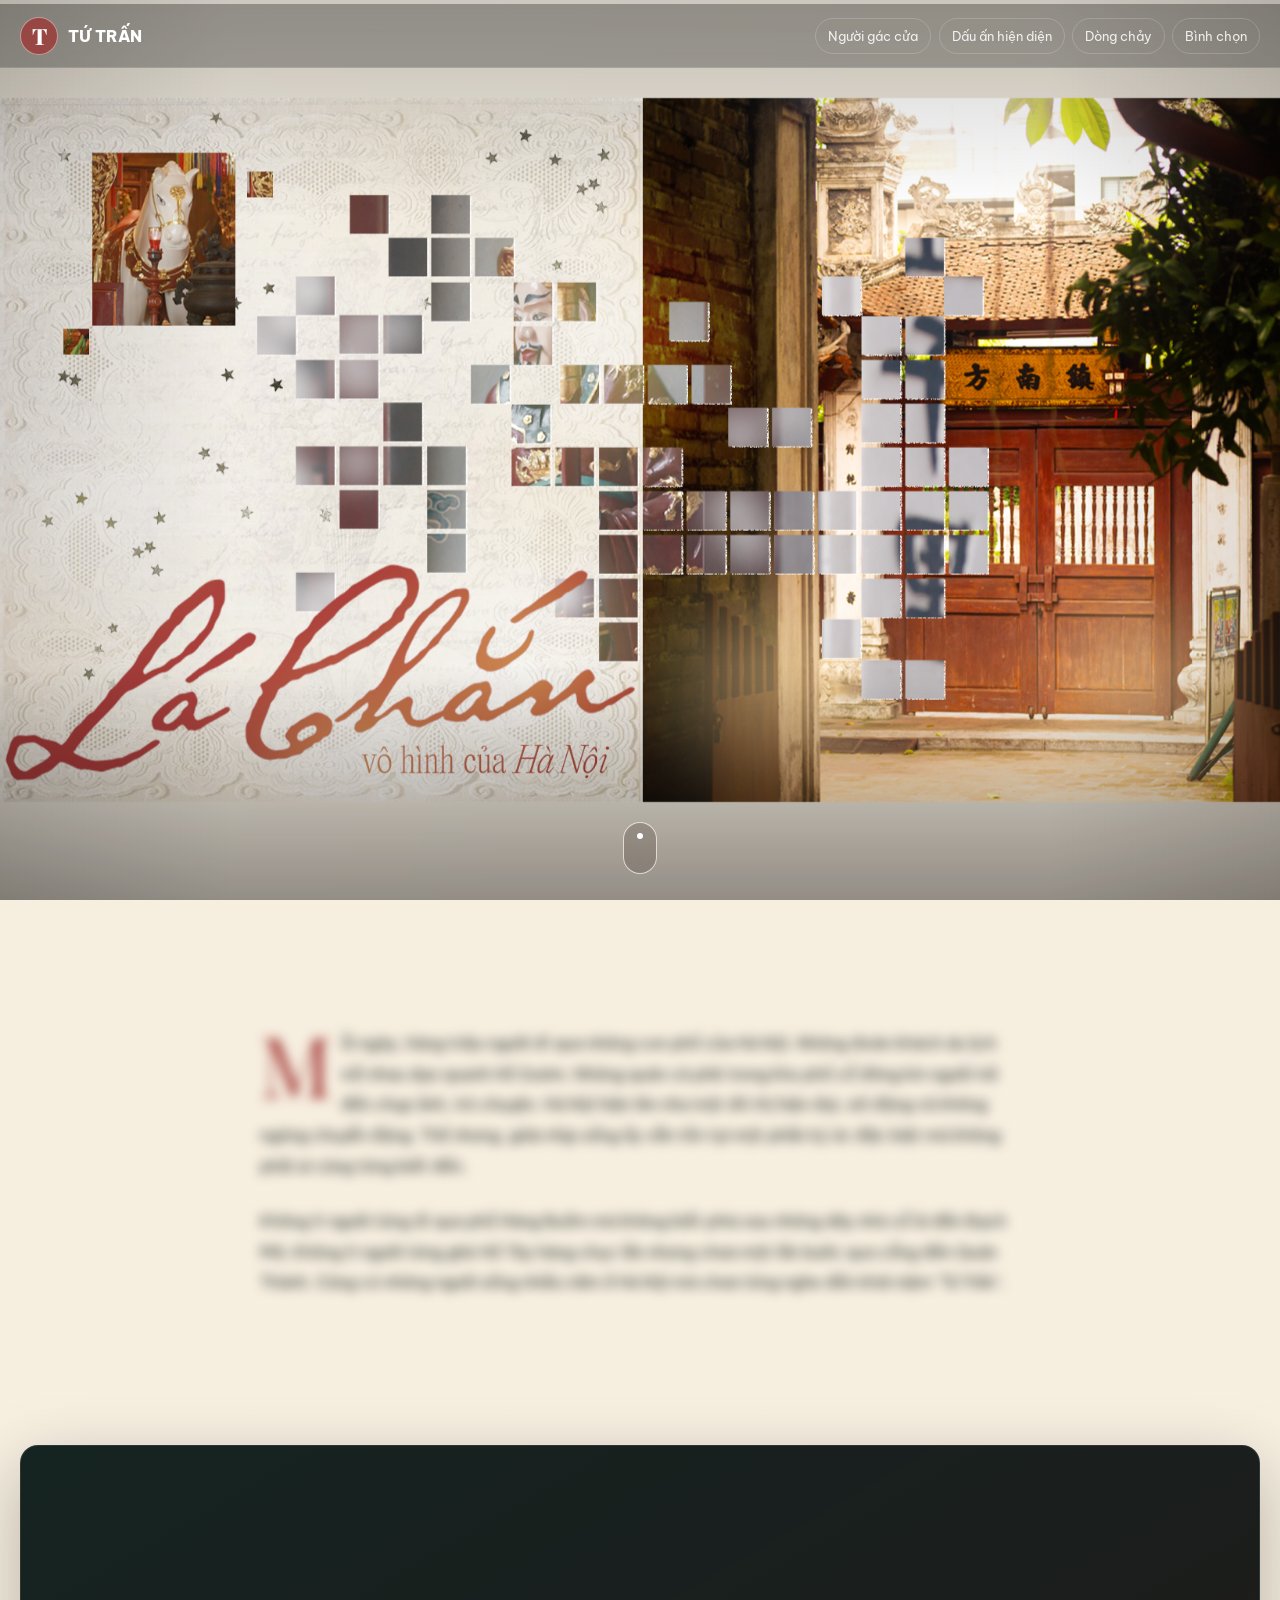
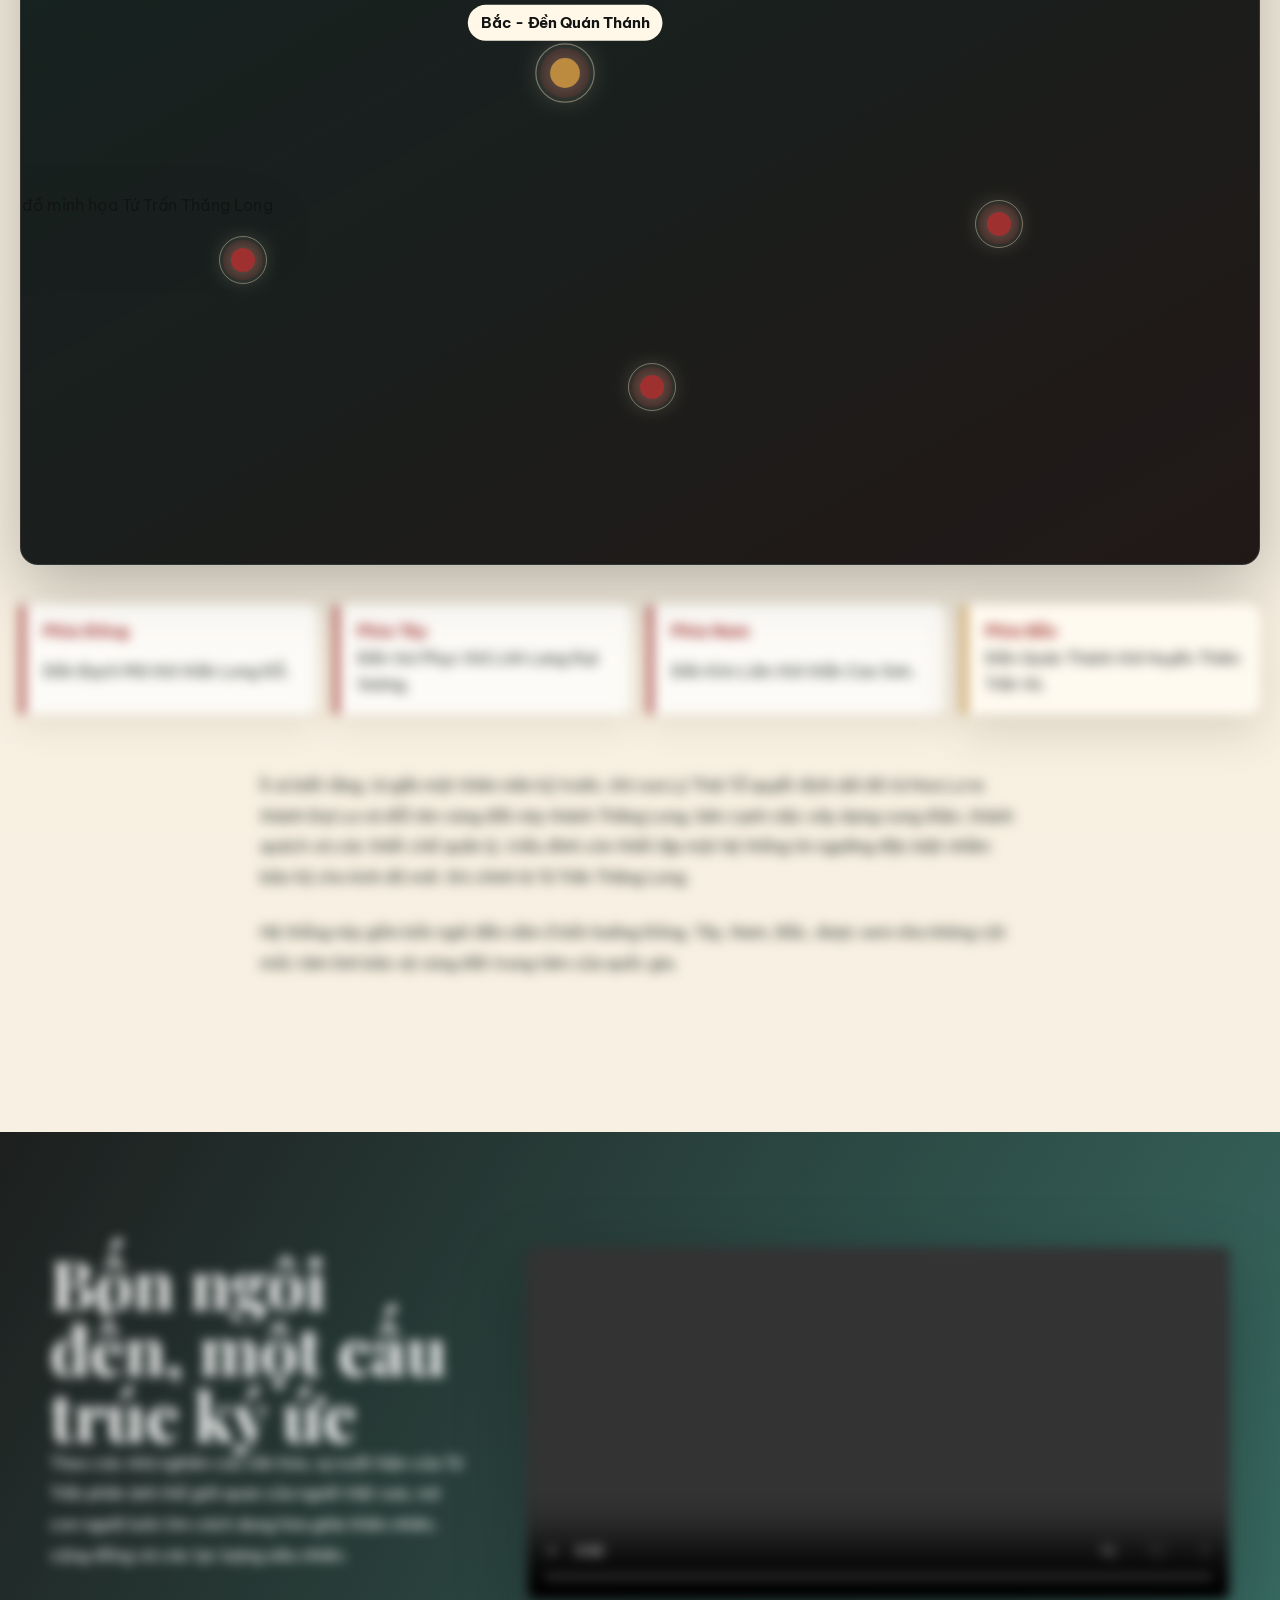
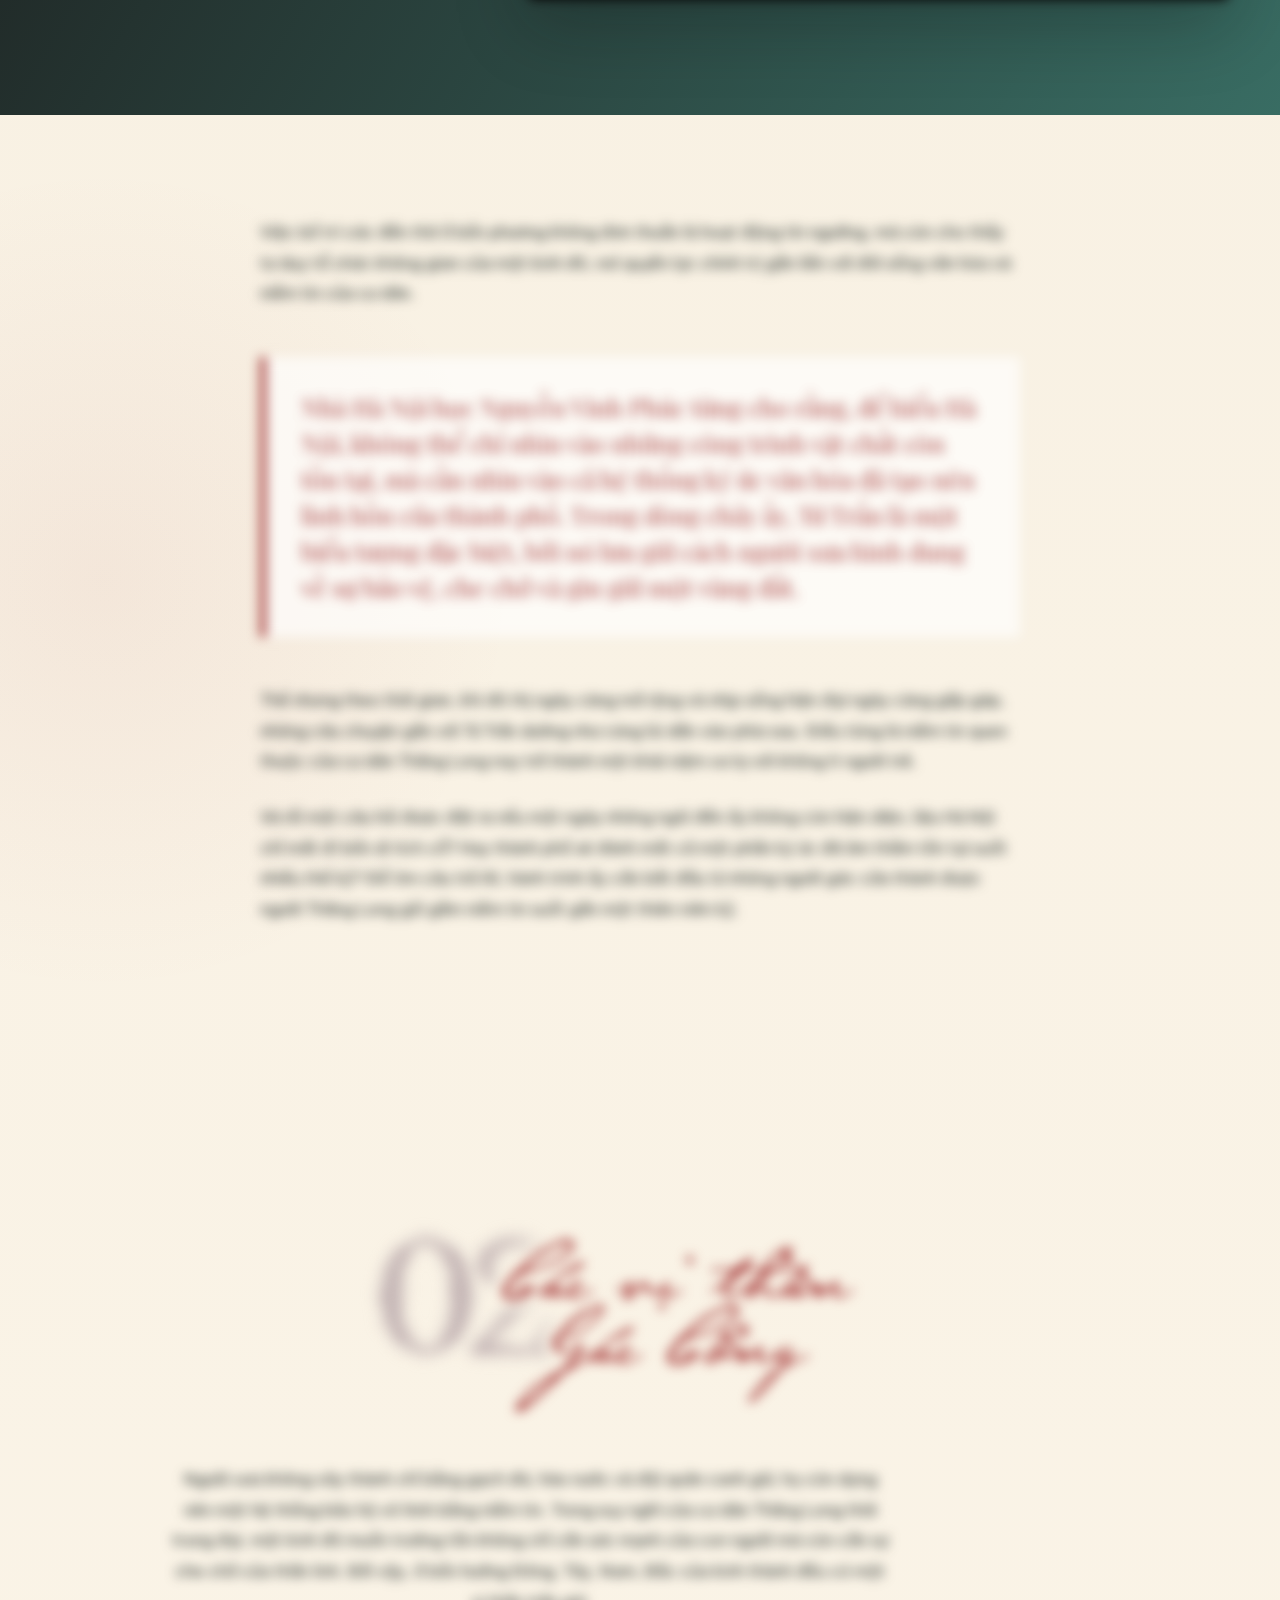
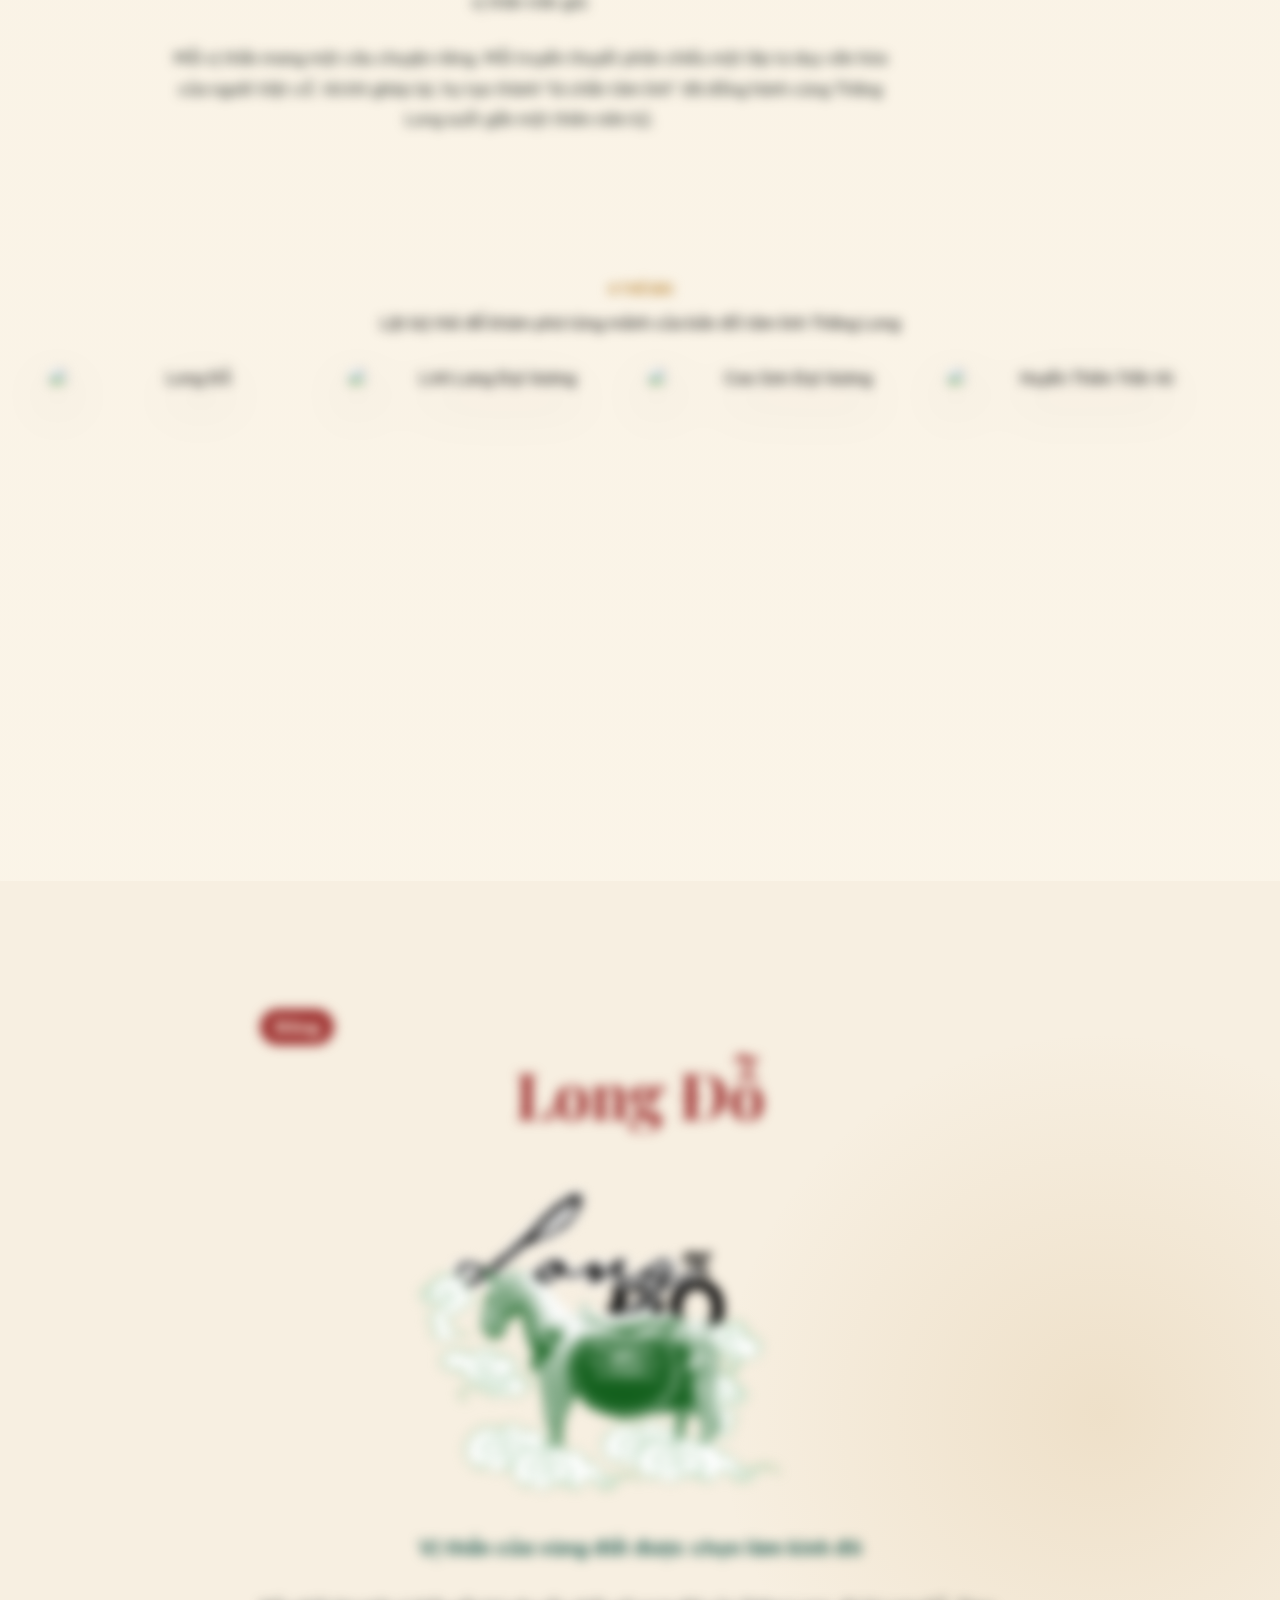
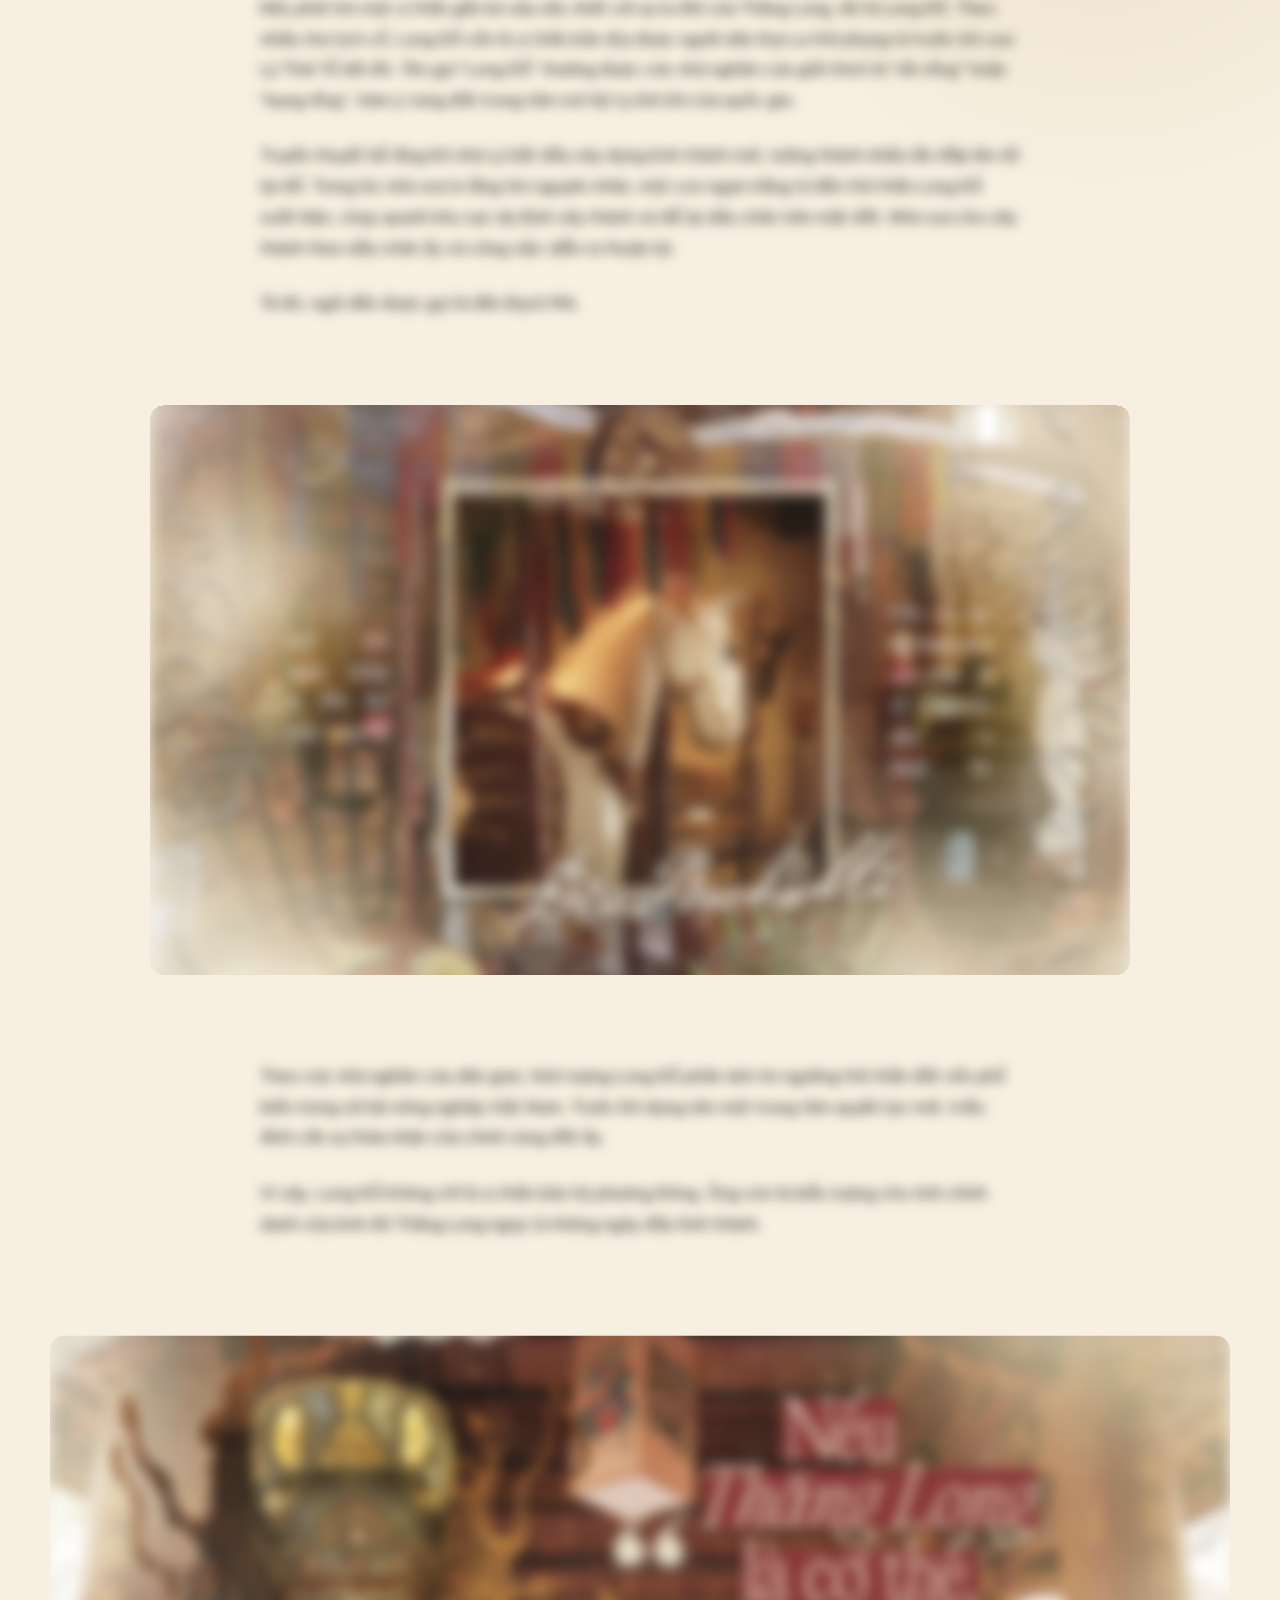
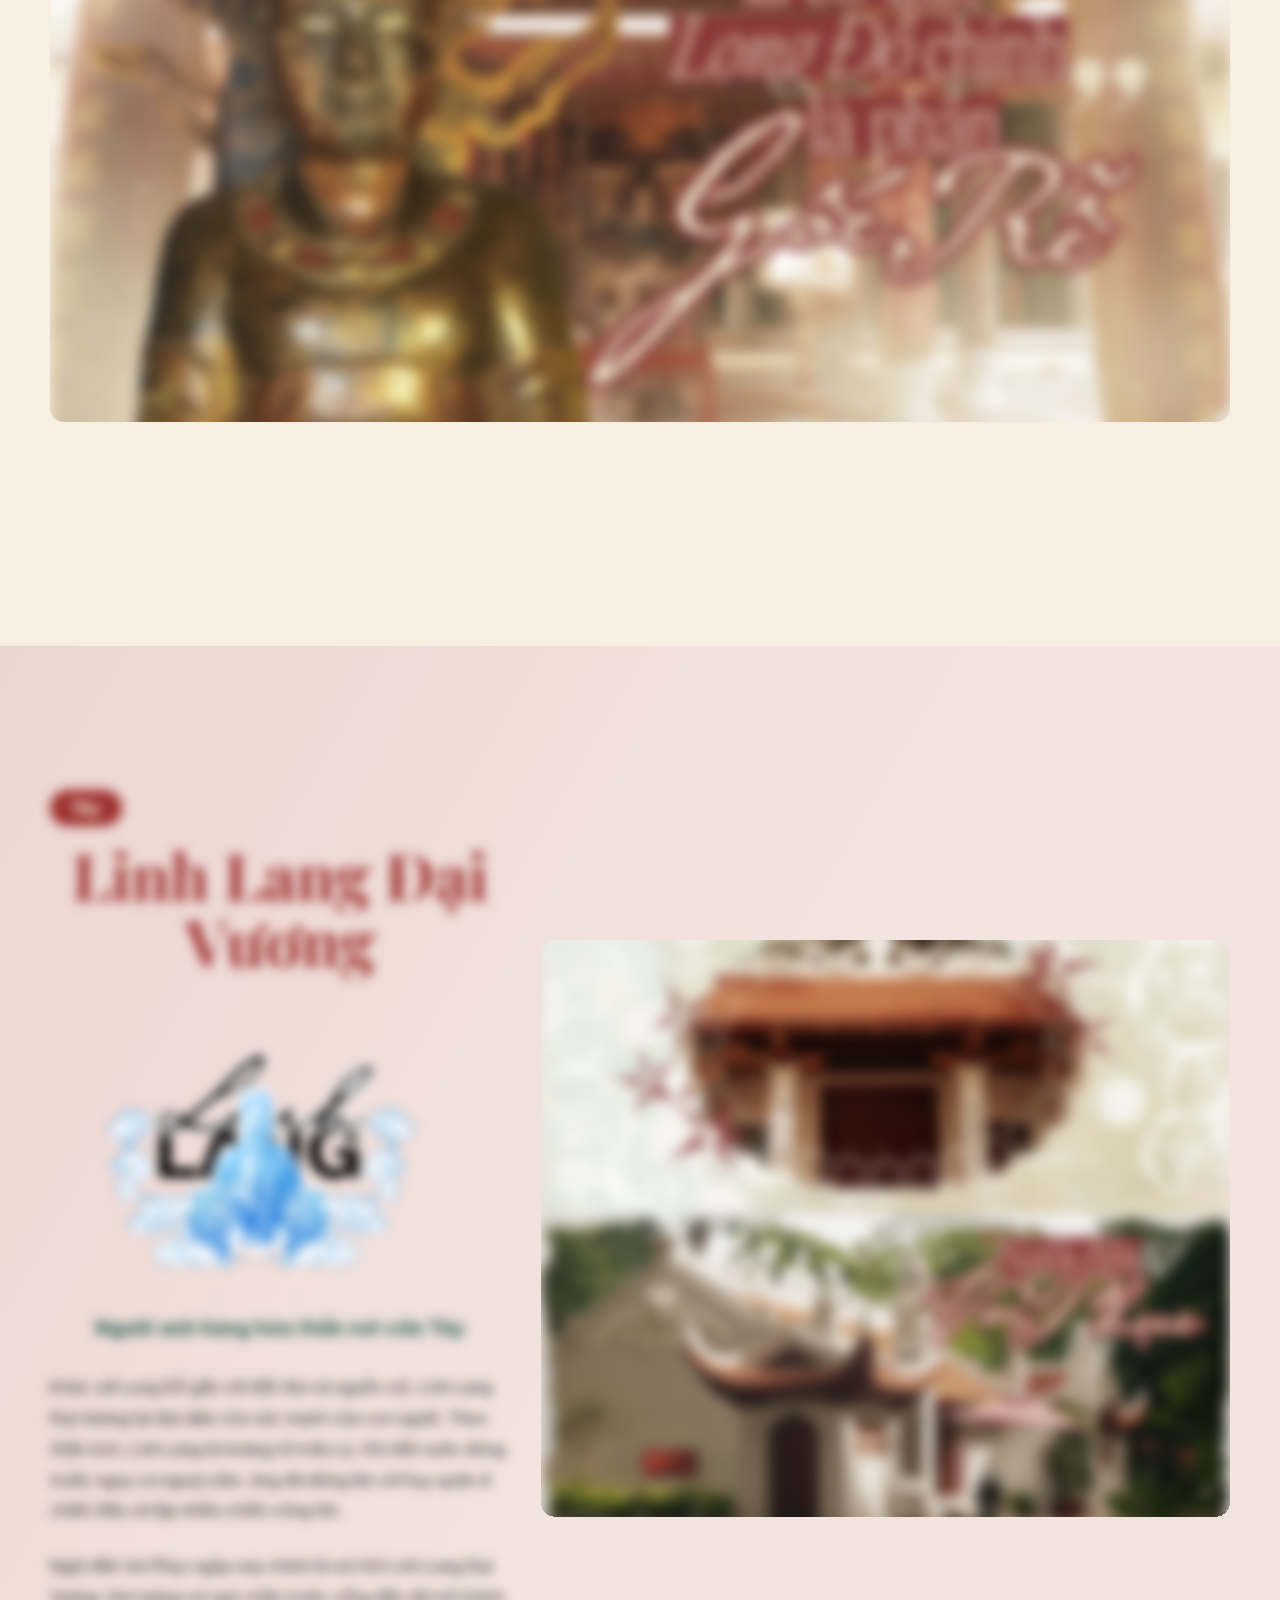
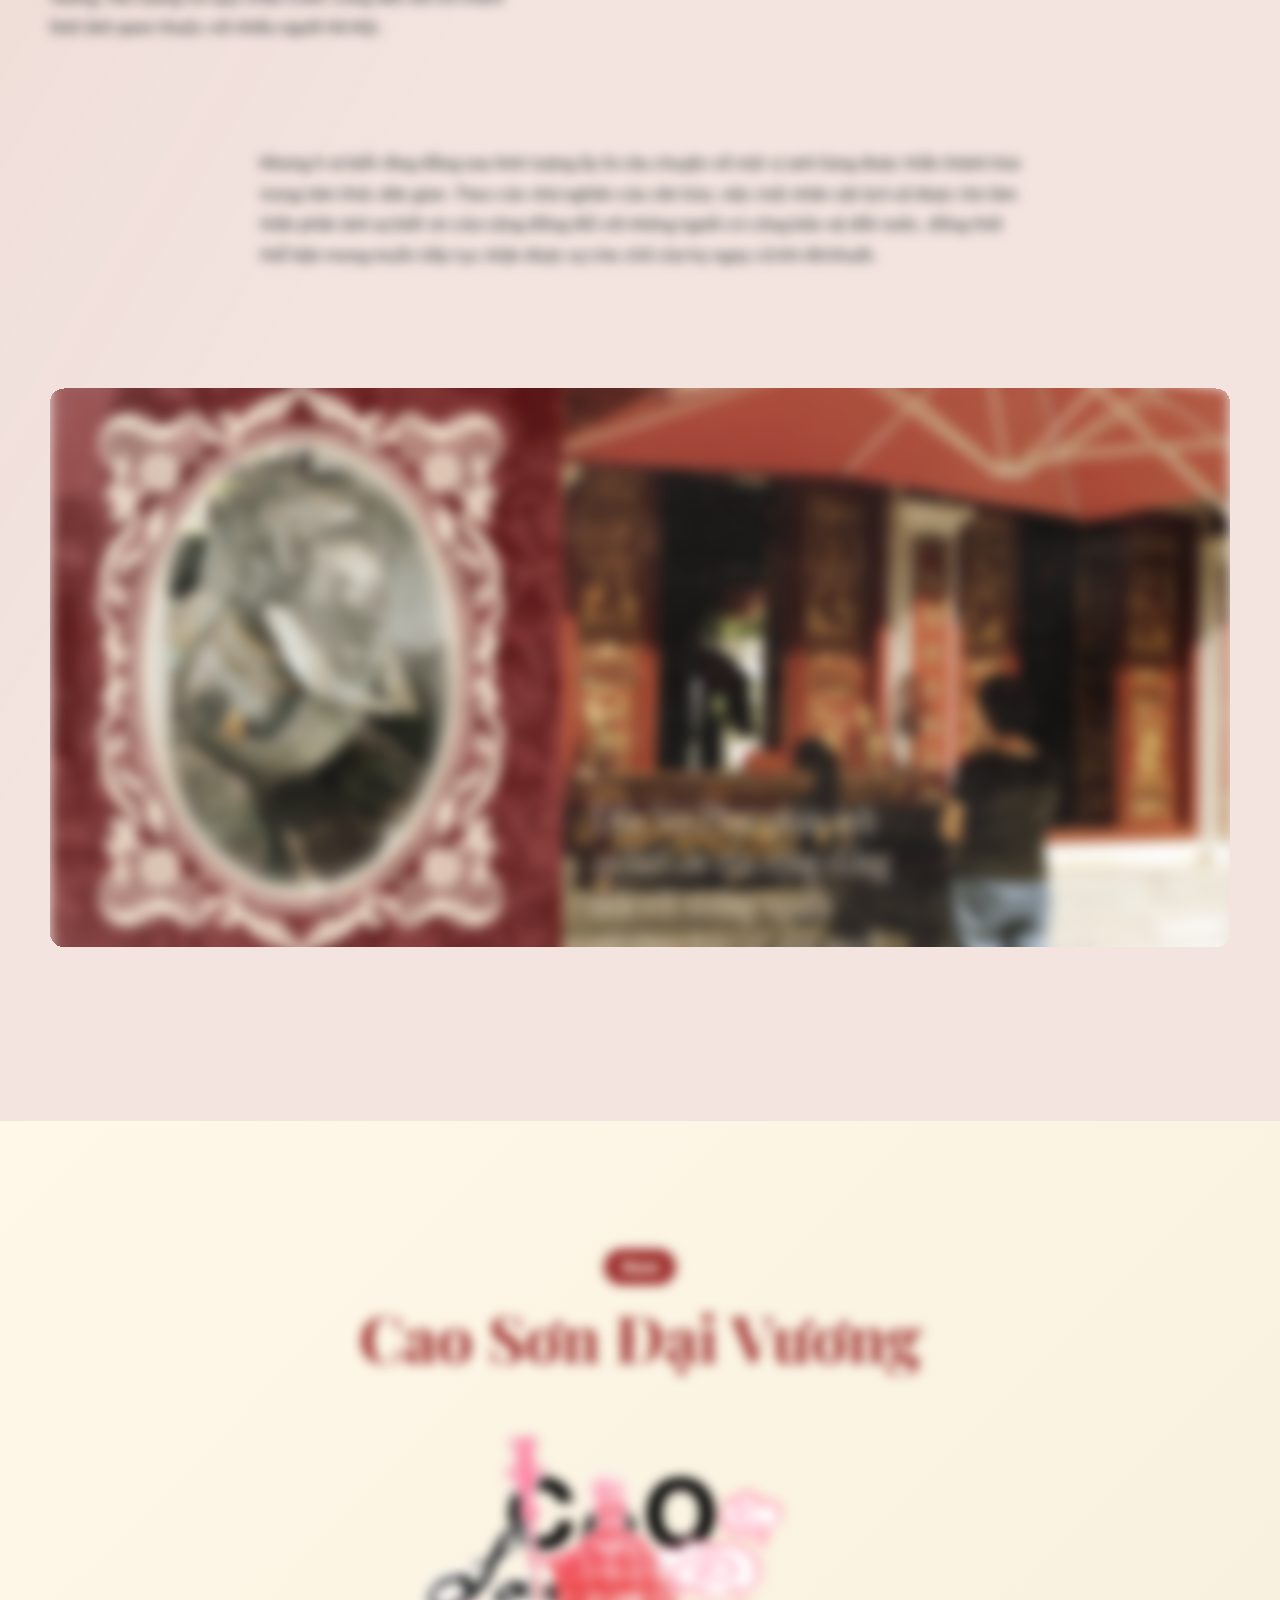
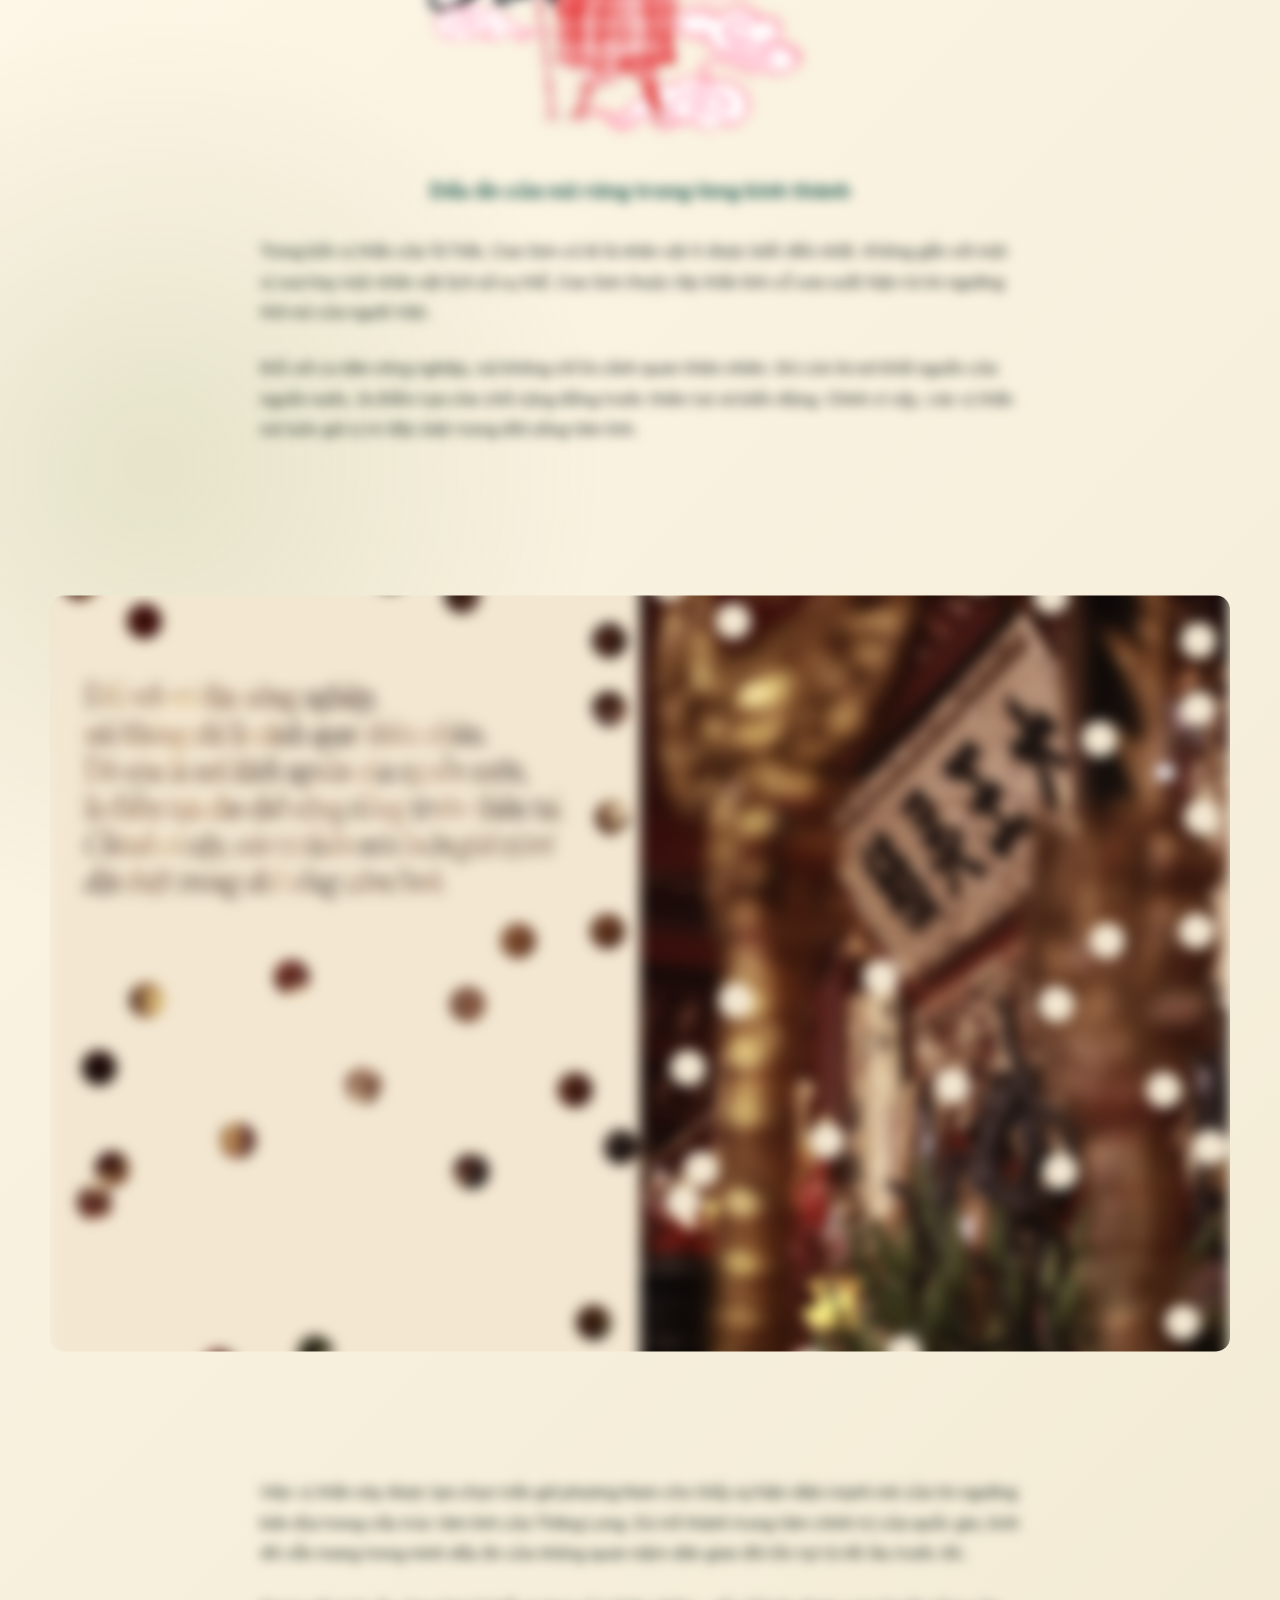
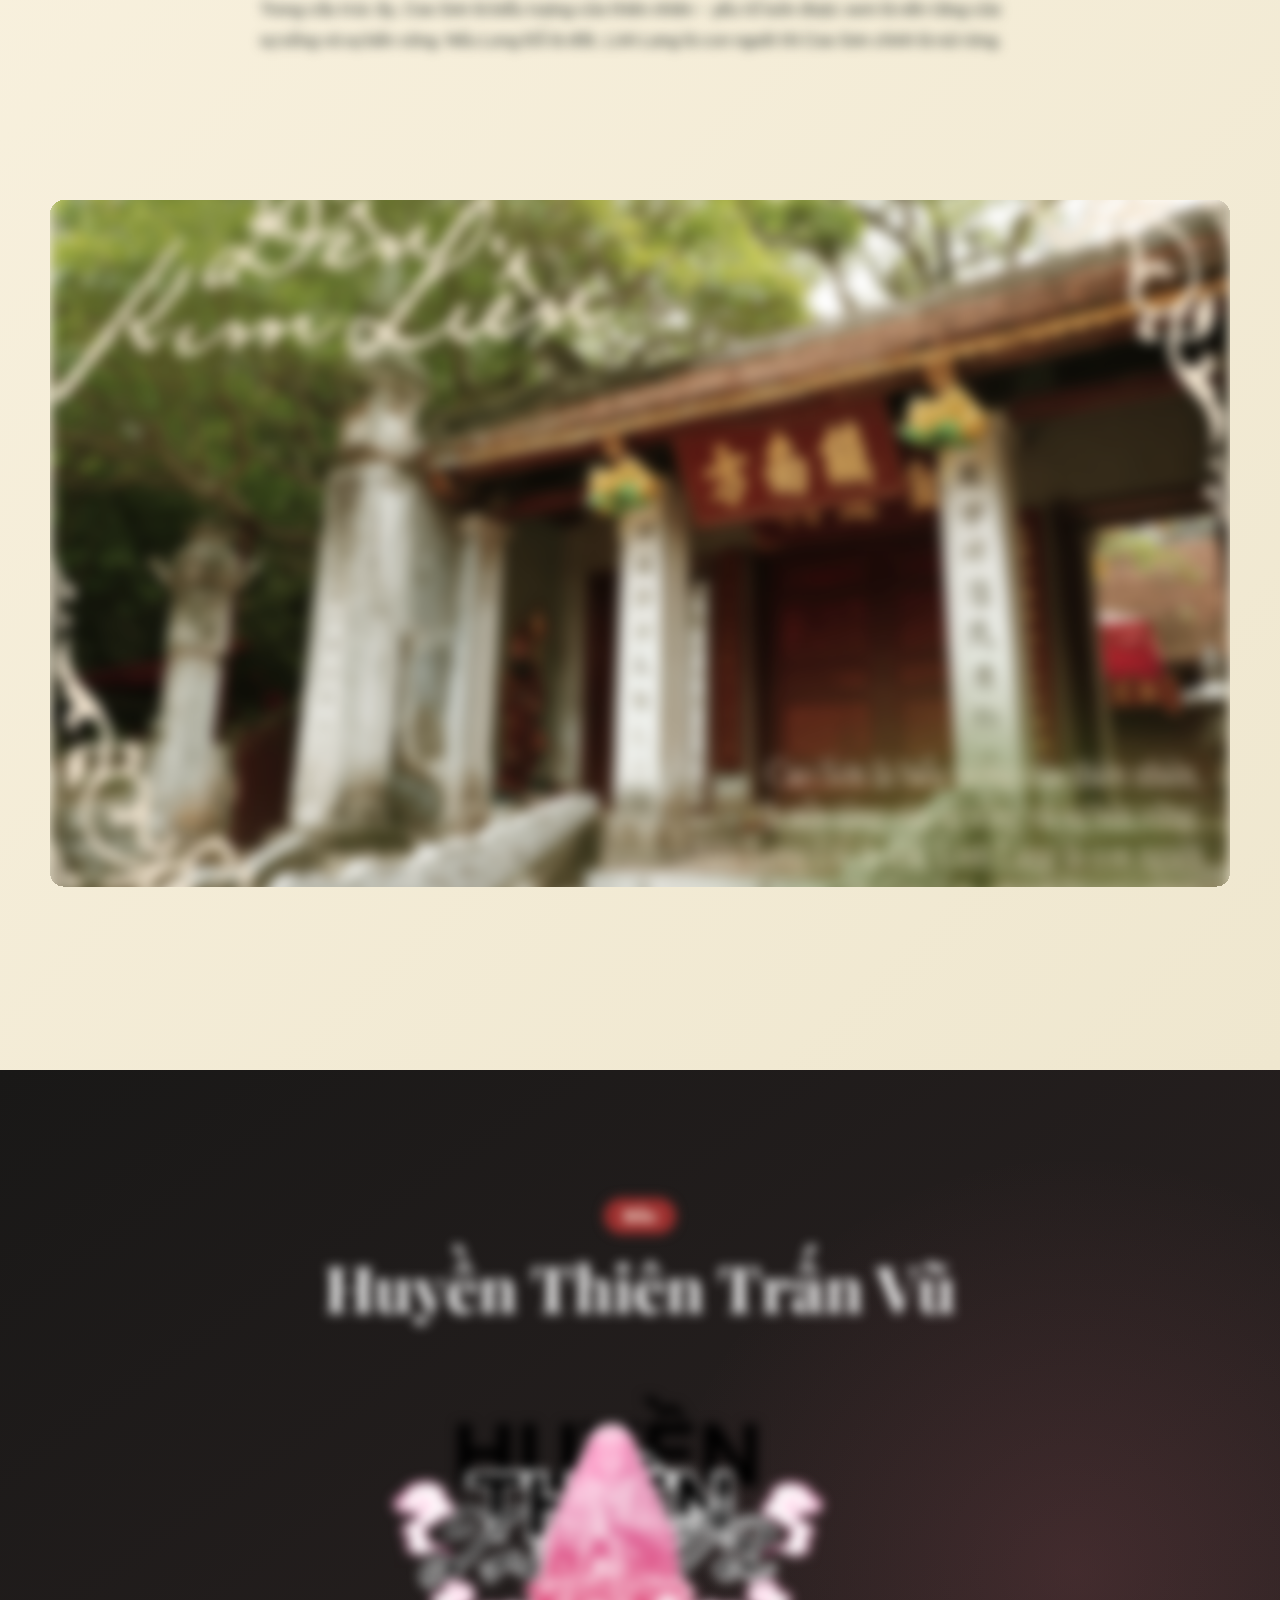
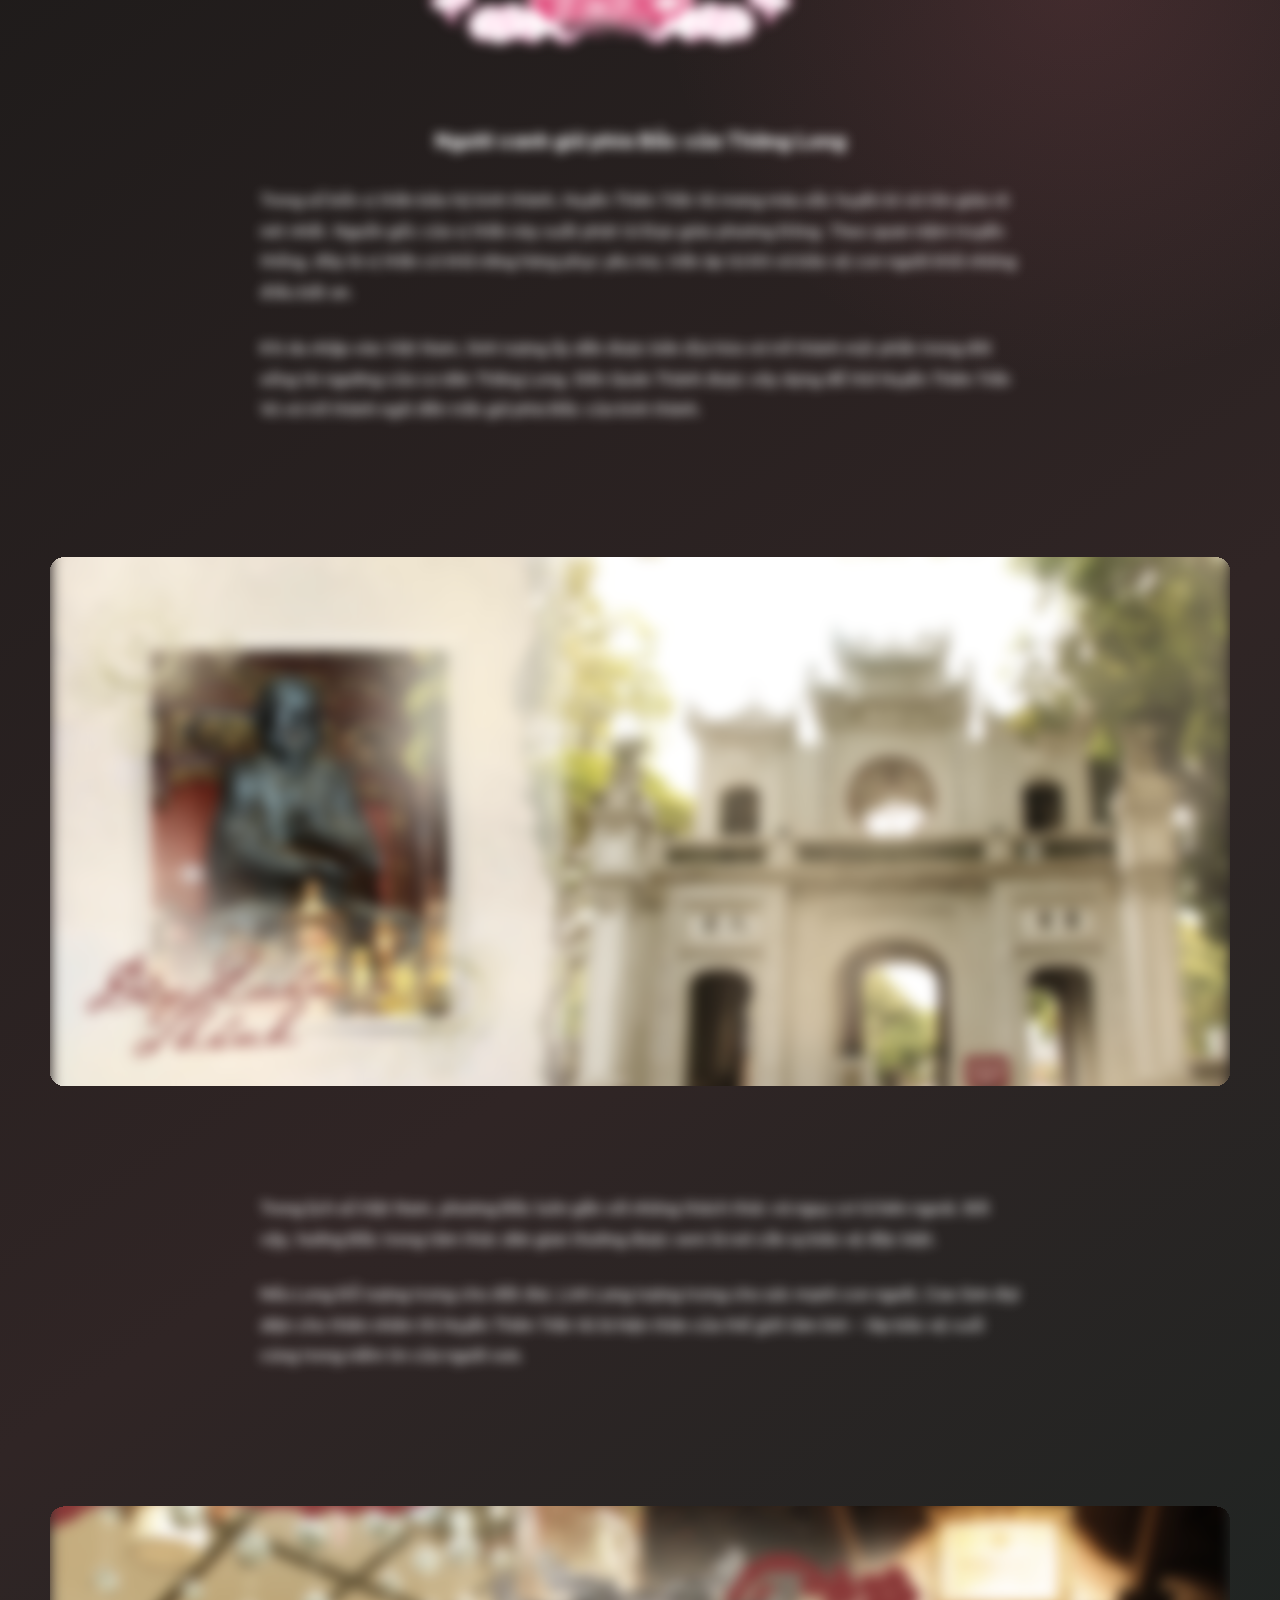
==== commit 4c12a137: "feat: prepare media-rich Pages deploy" ====
--- a/index.html
+++ b/index.html
@@ -28,24 +28,16 @@
 
     <main id="top">
       <section class="hero" aria-labelledby="heroTitle">
-        <div class="hero-map" aria-hidden="true">
-          <img src="DES/Map.png" alt="">
-        </div>
-        <div class="hero-content">
-          <p class="kicker reveal">Mega story | Văn hóa Hà Nội</p>
-          <h1 id="heroTitle" class="reveal">Tứ Trấn Thăng Long: Bốn lớp ký ức giữa thành phố không ngừng đổi thay</h1>
-          <p class="hero-subtitle reveal">Bốn ngôi đền. Bốn vị thần. Bốn hướng bảo vệ ký ức nghìn năm của kinh thành.</p>
-        </div>
+        <h1 id="heroTitle" class="visually-hidden">Lá chắn vô hình của Hà Nội</h1>
+        <figure class="hero-art reveal" data-reveal="media">
+          <img src="bổ sung/title.png" alt="Lá chắn vô hình của Hà Nội - câu chuyện Tứ Trấn Thăng Long">
+        </figure>
         <a class="scroll-cue" href="#mo-dau" aria-label="Cuộn xuống phần mở đầu">
           <span></span>
         </a>
       </section>
 
       <article class="article">
-        <figure class="lead-title-media reveal">
-          <img src="DES/TITLES/ttht-title-1.png" alt="Hà Nội có một “lá chắn vô hình” mà nhiều người chưa từng biết">
-        </figure>
-
         <section class="text-block intro" id="mo-dau">
           <p class="dropcap reveal">Mỗi ngày, hàng triệu người đi qua những con phố của Hà Nội. Những đoàn khách du lịch nối nhau dạo quanh Hồ Gươm. Những quán cà phê trong khu phố cổ đông kín người trẻ đến chụp ảnh, trò chuyện. Hà Nội hiện lên như một đô thị hiện đại, sôi động và không ngừng chuyển động. Thế nhưng, giữa nhịp sống ấy vẫn tồn tại một phần ký ức đặc biệt mà không phải ai cũng từng biết đến.</p>
           <p class="reveal">Không ít người từng đi qua phố Hàng Buồm mà không biết phía sau những dãy nhà cổ là đền Bạch Mã. Không ít người từng ghé Hồ Tây hàng chục lần nhưng chưa một lần bước qua cổng đền Quán Thánh. Cũng có những người sống nhiều năm ở Hà Nội mà chưa từng nghe đến khái niệm "Tứ Trấn".</p>
@@ -141,7 +133,7 @@
           </div>
         </section>
 
-        <section class="deity-section">
+        <section class="deity-section chapter-east">
           <div class="deity-copy reveal">
             <span class="direction">Đông</span>
             <h2>Long Đỗ</h2>
@@ -163,7 +155,7 @@
           </figure>
         </section>
 
-        <section class="split-chapter">
+        <section class="split-chapter chapter-west">
           <div class="split-copy reveal">
             <span class="direction">Tây</span>
             <h2>Linh Lang Đại Vương</h2>
@@ -175,24 +167,54 @@
           <figure class="split-media reveal">
             <img src="DES/des 4.png" alt="Thiết kế minh họa đền Voi Phục">
           </figure>
-        </section>
-
-        <section class="text-block two-tone">
-          <h2 class="reveal">Cao Sơn Đại Vương</h2>
-          <img class="deity-portrait reveal" src="DES/thẻ bài/80251F73-1808-486A-BBF8-F889621BE43D 1(1).png" alt="Minh họa cắt nền Cao Sơn Đại Vương">
-          <h3 class="reveal">Dấu ấn của núi rừng trong lòng kinh thành</h3>
-          <p class="reveal">Trong bốn vị thần của Tứ Trấn, Cao Sơn có lẽ là nhân vật ít được biết đến nhất. Không gắn với một vị vua hay một nhân vật lịch sử cụ thể, Cao Sơn thuộc lớp thần linh cổ xưa xuất hiện từ tín ngưỡng thờ núi của người Việt.</p>
-          <p class="reveal">Đối với cư dân nông nghiệp, núi không chỉ là cảnh quan thiên nhiên. Đó còn là nơi khởi nguồn của nguồn nước, là điểm tựa che chở cộng đồng trước thiên tai và biến động. Chính vì vậy, các vị thần núi luôn giữ vị trí đặc biệt trong đời sống tâm linh.</p>
-          <p class="reveal">Việc vị thần này được lựa chọn trấn giữ phương Nam cho thấy sự hiện diện mạnh mẽ của tín ngưỡng bản địa trong cấu trúc tâm linh của Thăng Long.</p>
-        </section>
-
-        <section class="text-block night">
-          <h2 class="reveal">Huyền Thiên Trấn Vũ</h2>
-          <img class="deity-portrait reveal" src="DES/thẻ bài/80251F73-1808-486A-BBF8-F889621BE43D(1).png" alt="Minh họa cắt nền Huyền Thiên Trấn Vũ">
-          <h3 class="reveal">Người canh giữ phía Bắc của Thăng Long</h3>
-          <p class="reveal">Trong số bốn vị thần bảo hộ kinh thành, Huyền Thiên Trấn Vũ mang màu sắc huyền bí và tôn giáo rõ nét nhất. Nguồn gốc của vị thần này xuất phát từ Đạo giáo phương Đông.</p>
-          <p class="reveal">Khi du nhập vào Việt Nam, hình tượng ấy dần được bản địa hóa và trở thành một phần trong đời sống tín ngưỡng của cư dân Thăng Long. Đền Quán Thánh được xây dựng để thờ Huyền Thiên Trấn Vũ và trở thành ngôi đền trấn giữ phía Bắc của kinh thành.</p>
-          <p class="reveal">Nếu Long Đỗ tượng trưng cho đất đai, Linh Lang tượng trưng cho sức mạnh con người, Cao Sơn đại diện cho thiên nhiên thì Huyền Thiên Trấn Vũ là hiện thân của thế giới tâm linh - lớp bảo vệ cuối cùng trong niềm tin của người xưa.</p>
+          <div class="split-copy chapter-followup reveal">
+            <p>Nhưng ít ai biết rằng đằng sau hình tượng ấy là câu chuyện về một vị anh hùng được thần thánh hóa trong tâm thức dân gian. Theo các nhà nghiên cứu văn hóa, việc một nhân vật lịch sử được tôn làm thần phản ánh sự biết ơn của cộng đồng đối với những người có công bảo vệ đất nước, đồng thời thể hiện mong muốn tiếp tục nhận được sự che chở của họ ngay cả khi đã khuất.</p>
+          </div>
+          <figure class="editorial-media editorial-media--wide reveal">
+            <img src="bổ sung/des 5.png" alt="Đền Voi Phục và hình tượng voi chầu gợi nhớ công lao bảo vệ đất nước">
+          </figure>
+        </section>
+
+        <section class="text-block two-tone chapter-south">
+          <div class="chapter-prose">
+            <span class="direction reveal">Nam</span>
+            <h2 class="reveal">Cao Sơn Đại Vương</h2>
+            <img class="deity-portrait reveal" src="DES/thẻ bài/80251F73-1808-486A-BBF8-F889621BE43D 1(1).png" alt="Minh họa cắt nền Cao Sơn Đại Vương">
+            <h3 class="reveal">Dấu ấn của núi rừng trong lòng kinh thành</h3>
+            <p class="reveal">Trong bốn vị thần của Tứ Trấn, Cao Sơn có lẽ là nhân vật ít được biết đến nhất. Không gắn với một vị vua hay một nhân vật lịch sử cụ thể, Cao Sơn thuộc lớp thần linh cổ xưa xuất hiện từ tín ngưỡng thờ núi của người Việt.</p>
+            <p class="reveal">Đối với cư dân nông nghiệp, núi không chỉ là cảnh quan thiên nhiên. Đó còn là nơi khởi nguồn của nguồn nước, là điểm tựa che chở cộng đồng trước thiên tai và biến động. Chính vì vậy, các vị thần núi luôn giữ vị trí đặc biệt trong đời sống tâm linh.</p>
+          </div>
+          <figure class="editorial-media editorial-media--wide reveal">
+            <img src="bổ sung/des 6.png" alt="Đền Kim Liên và lớp tín ngưỡng thờ núi của cư dân nông nghiệp">
+          </figure>
+          <div class="chapter-prose">
+            <p class="reveal">Việc vị thần này được lựa chọn trấn giữ phương Nam cho thấy sự hiện diện mạnh mẽ của tín ngưỡng bản địa trong cấu trúc tâm linh của Thăng Long. Dù trở thành trung tâm chính trị của quốc gia, kinh đô vẫn mang trong mình dấu ấn của những quan niệm dân gian đã tồn tại từ rất lâu trước đó.</p>
+            <p class="reveal">Trong cấu trúc ấy, Cao Sơn là biểu tượng của thiên nhiên - yếu tố luôn được xem là nền tảng của sự sống và sự bền vững. Nếu Long Đỗ là đất, Linh Lang là con người thì Cao Sơn chính là núi rừng.</p>
+          </div>
+          <figure class="editorial-media editorial-media--wide reveal">
+            <img src="bổ sung/des 7.png" alt="Đền Kim Liên - nơi thờ Cao Sơn Đại Vương ở phía Nam kinh thành">
+          </figure>
+        </section>
+
+        <section class="text-block night chapter-north">
+          <div class="chapter-prose">
+            <span class="direction reveal">Bắc</span>
+            <h2 class="reveal">Huyền Thiên Trấn Vũ</h2>
+            <img class="deity-portrait reveal" src="DES/thẻ bài/80251F73-1808-486A-BBF8-F889621BE43D(1).png" alt="Minh họa cắt nền Huyền Thiên Trấn Vũ">
+            <h3 class="reveal">Người canh giữ phía Bắc của Thăng Long</h3>
+            <p class="reveal">Trong số bốn vị thần bảo hộ kinh thành, Huyền Thiên Trấn Vũ mang màu sắc huyền bí và tôn giáo rõ nét nhất. Nguồn gốc của vị thần này xuất phát từ Đạo giáo phương Đông. Theo quan niệm truyền thống, đây là vị thần có khả năng hàng phục yêu ma, trấn áp tà khí và bảo vệ con người khỏi những điều bất an.</p>
+            <p class="reveal">Khi du nhập vào Việt Nam, hình tượng ấy dần được bản địa hóa và trở thành một phần trong đời sống tín ngưỡng của cư dân Thăng Long. Đền Quán Thánh được xây dựng để thờ Huyền Thiên Trấn Vũ và trở thành ngôi đền trấn giữ phía Bắc của kinh thành.</p>
+          </div>
+          <figure class="editorial-media editorial-media--wide reveal">
+            <img src="bổ sung/des 8.png" alt="Đền Quán Thánh và pho tượng đồng Huyền Thiên Trấn Vũ">
+          </figure>
+          <div class="chapter-prose">
+            <p class="reveal">Trong lịch sử Việt Nam, phương Bắc luôn gắn với những thách thức và nguy cơ từ bên ngoài. Bởi vậy, hướng Bắc trong tâm thức dân gian thường được xem là nơi cần sự bảo vệ đặc biệt.</p>
+            <p class="reveal">Nếu Long Đỗ tượng trưng cho đất đai, Linh Lang tượng trưng cho sức mạnh con người, Cao Sơn đại diện cho thiên nhiên thì Huyền Thiên Trấn Vũ là hiện thân của thế giới tâm linh - lớp bảo vệ cuối cùng trong niềm tin của người xưa.</p>
+          </div>
+          <figure class="editorial-media editorial-media--wide reveal">
+            <img src="bổ sung/des 9.png" alt="Huyền Thiên Trấn Vũ - lớp bảo vệ cuối cùng trong niềm tin của người xưa">
+          </figure>
         </section>
 
         <section class="people-section" id="doi-song">
@@ -206,6 +228,9 @@
               <p>Một sinh viên ngành Quản trị Dịch vụ Du lịch và Lữ hành lần đầu đặt chân đến đền Quán Thánh để thực hiện bài tập quay video môn hướng dẫn du lịch.</p>
               <blockquote>"Mình thích lịch sử và văn hóa. Với tư cách là một hướng dẫn viên trong tương lai, mình nghĩ người nước ngoài cũng sẽ rất yêu thích việc tìm hiểu lịch sử và văn hóa của Việt Nam."</blockquote>
             </article>
+            <figure class="person-media reveal">
+              <img src="bổ sung/des 10.png" alt="Trần Thị Duyên chia sẻ góc nhìn của người trẻ về Tứ Trấn">
+            </figure>
             <article class="person-card reveal">
               <h3>Valentine</h3>
               <p>Một du khách đến từ Bỉ biết đến đền Quán Thánh sau khi tìm kiếm trên internet những địa điểm có thể ghé thăm quanh Hồ Tây.</p>
@@ -221,6 +246,9 @@
             <p class="reveal">Ba câu chuyện, ba góc nhìn khác nhau. Một sinh viên tìm thấy chất liệu nghề nghiệp trong lịch sử dân tộc. Một du khách nước ngoài khám phá một Hà Nội không xuất hiện trong sách hướng dẫn. Một người làm công tác di sản mong muốn gìn giữ và lan tỏa những giá trị đã tồn tại hơn một nghìn năm.</p>
             <p class="reveal">Từ những câu chuyện ấy có thể thấy, Tứ Trấn không chỉ là ký ức của quá khứ. Những ngôi đền ấy vẫn đang hiện diện giữa Hà Nội hiện tại, theo những cách rất khác nhau.</p>
           </div>
+          <figure class="editorial-media editorial-media--wide reveal">
+            <img src="bổ sung/des 11.png" alt="Tứ Trấn vẫn hiện diện trong đời sống hôm nay">
+          </figure>
         </section>
 
         <section class="timeline-section" id="timeline">
@@ -234,20 +262,38 @@
             <figure class="timeline-image reveal"><img src="DES/TIMELINE/DSCF7549 2.png" alt="Ảnh timeline Tứ Trấn số 3"></figure>
             <figure class="timeline-image reveal"><img src="DES/TIMELINE/DSCF7549 3.png" alt="Ảnh timeline Tứ Trấn số 4"></figure>
           </div>
-          <blockquote class="cinema-quote closing-statement reveal">Giữa một thành phố luôn chuyển động không ngừng, Tứ Trấn chính là nơi Hà Nội soi bóng để nhớ về chính mình.</blockquote>
           <div class="text-block compact">
             <p class="reveal">Mỗi sáng sớm, đền Quán Thánh lại đón tiếng chuông ngân vang, thức tỉnh một góc Hồ Tây bảng lảng. Nơi phố cổ chật hẹp, người dân vẫn ghé đền Bạch Mã, dâng nén tâm hương như một thói quen cố hữu mỗi dịp trọng đại.</p>
             <p class="reveal">Giữa tán cổ thụ già nua, đền Voi Phục trầm ngâm nép mình nhìn dòng thời gian cuộn chảy; còn đền Kim Liên lại chọn cách giữ riêng dáng vẻ tĩnh mịch, dung dị ngay giữa lòng khu dân cư san sát.</p>
           </div>
+          <blockquote class="cinema-quote closing-statement reveal">Giữa một thành phố luôn chuyển động không ngừng, Tứ Trấn chính là nơi Hà Nội soi bóng để nhớ về chính mình.</blockquote>
+          <figure class="editorial-media editorial-media--wide reveal">
+            <img src="bổ sung/des 12.png" alt="Tứ Trấn là nơi Hà Nội soi bóng để nhớ về chính mình">
+          </figure>
+          <div class="text-block compact">
+            <p class="reveal">Điều kỳ diệu là, Tứ Trấn không chỉ sống trong những trang sách sử bám bụi thời gian. Những người trẻ hôm nay tìm đến đây để chạm vào văn hóa, kết nối với quá khứ và tìm thấy một Hà Nội chậm hơn, sâu lắng hơn qua từng lớp ký ức.</p>
+          </div>
+          <figure class="interview-media reveal">
+            <video src="media/tam-biet-dav.mp4" controls playsinline preload="metadata" aria-label="Video phỏng vấn về giá trị Tứ Trấn trong đời sống hôm nay"></video>
+            <figcaption>Những góc nhìn hôm nay về Tứ Trấn Thăng Long</figcaption>
+          </figure>
+          <div class="text-block compact">
+            <p class="reveal">Giá trị lớn nhất của Tứ Trấn thời hiện đại không còn gói gọn ở sự linh thiêng huyền bí, mà chính là chiếc cầu nối vô hình, neo giữ tâm hồn con người hiện đại vào cội nguồn Thăng Long xưa. Bốn ngôi đền giống như những dấu mốc thiêng liêng, giúp một thành phố đang vươn mình ra thế giới luôn nhớ rõ mình đã bắt đầu từ đâu.</p>
+          </div>
         </section>
 
         <section class="closing-section">
-          <div class="closing-copy reveal">
-            <p class="section-label">Phần 5</p>
-            <h2>Thành phố được ôm ấp bằng ký ức</h2>
-            <p>Hà Nội đã bao lần thay áo kể từ ngày Thăng Long soi bóng bên bờ sông Hồng. Những lớp thành quách uy nghiêm giờ đã lùi vào dĩ vãng, ranh giới kinh thành xưa cũng nhạt nhòa theo dòng chảy thời gian.</p>
-            <p>Bốn điểm tựa ở bốn góc Hà Nội, xưa kia nối lại thành lá chắn chở che cho hoàng thành; hôm nay, giữa lòng thủ đô lộng lẫy, chúng lại đan cài vào nhau để dệt nên câu chuyện về bản sắc và linh hồn của đất Hà Thành.</p>
-            <p>Khi bước chân đã đi qua cả bốn ngôi đền, điều đọng lại sâu sắc nhất trong lòng mỗi người có lẽ là một cảm giác tự hào đến nghẹn ngào. Giữa lòng Hà Nội hiện đại, một tấm bản đồ vô hình của tâm linh và lịch sử vẫn luôn tồn tại.</p>
+          <div class="closing-grid">
+            <div class="closing-copy reveal">
+              <p class="section-label">Phần 5</p>
+              <h2>Thành phố được ôm ấp bằng ký ức</h2>
+              <p>Hà Nội đã bao lần thay áo kể từ ngày Thăng Long soi bóng bên bờ sông Hồng. Những lớp thành quách uy nghiêm giờ đã lùi vào dĩ vãng, ranh giới kinh thành xưa cũng nhạt nhòa theo dòng chảy thời gian.</p>
+              <p>Bốn điểm tựa ở bốn góc Hà Nội, xưa kia nối lại thành lá chắn chở che cho hoàng thành; hôm nay, giữa lòng thủ đô lộng lẫy, chúng lại đan cài vào nhau để dệt nên câu chuyện về bản sắc và linh hồn của đất Hà Thành.</p>
+              <p>Khi bước chân đã đi qua cả bốn ngôi đền, điều đọng lại sâu sắc nhất trong lòng mỗi người có lẽ là một cảm giác tự hào đến nghẹn ngào. Giữa lòng Hà Nội hiện đại, một tấm bản đồ vô hình của tâm linh và lịch sử vẫn luôn tồn tại.</p>
+            </div>
+            <figure class="closing-media reveal">
+              <img src="bổ sung/des 13.png" alt="Tứ Trấn gìn giữ cho Hà Nội một phần ký ức về Thăng Long ngàn năm">
+            </figure>
           </div>
         </section>
 
--- a/styles.css
+++ b/styles.css
@@ -1201,3 +1201,789 @@
     filter: none;
   }
 }
+
+/* Editorial pass: media-first rhythm, tonal chapters and two-way reveals */
+.visually-hidden {
+  position: absolute !important;
+  width: 1px !important;
+  height: 1px !important;
+  padding: 0 !important;
+  margin: -1px !important;
+  overflow: hidden !important;
+  clip: rect(0 0 0 0) !important;
+  white-space: nowrap !important;
+  border: 0 !important;
+}
+
+body {
+  background: #eee3cf;
+}
+
+.hero {
+  min-height: 100svh;
+  padding: 0;
+  background: #171311;
+}
+
+.hero::before {
+  display: none;
+}
+
+.hero::after {
+  z-index: 1;
+  background:
+    linear-gradient(180deg, rgba(20, 15, 12, 0.2), transparent 24%, transparent 74%, rgba(20, 15, 12, 0.42)),
+    linear-gradient(90deg, rgba(20, 15, 12, 0.14), transparent 18%, transparent 82%, rgba(20, 15, 12, 0.14));
+  opacity: 1;
+  pointer-events: none;
+}
+
+.hero-art {
+  position: absolute;
+  inset: 0;
+  z-index: 0;
+  width: 100%;
+  height: 100%;
+  margin: 0;
+  overflow: hidden;
+  background: #eee8dc;
+}
+
+.hero-art img {
+  width: 100%;
+  height: 100%;
+  object-fit: contain;
+}
+
+.scroll-cue {
+  z-index: 2;
+  border-color: rgba(255, 255, 255, 0.7);
+  background: rgba(54, 32, 25, 0.2);
+  backdrop-filter: blur(8px);
+}
+
+.article {
+  background:
+    radial-gradient(circle at 8% 12%, rgba(158, 48, 47, 0.06), transparent 26rem),
+    linear-gradient(180deg, #f6eedf 0, #fffaf0 38%, #f4e7d5 100%);
+}
+
+.text-block {
+  padding-block: clamp(4.5rem, 8vw, 7.5rem);
+}
+
+.text-block p,
+.map-copy p,
+.media-band-copy p,
+.chapter-title p,
+.section-heading p,
+.deity-copy p,
+.split-copy p,
+.closing-copy p,
+.poll-copy p {
+  margin: 0 0 1.55rem;
+  font-size: clamp(1rem, 1.25vw, 1.08rem);
+  line-height: 1.92;
+}
+
+.text-block h2,
+.deity-copy h2,
+.split-copy h2 {
+  margin: 0 0 1rem;
+  font-size: clamp(2.55rem, 5vw, 4rem);
+  line-height: 1.03;
+}
+
+.text-block h3,
+.deity-copy h3,
+.split-copy h3 {
+  margin: 0.75rem 0 1.8rem;
+  font-size: clamp(1.08rem, 1.7vw, 1.28rem);
+  line-height: 1.55;
+}
+
+.intro {
+  padding-top: clamp(5rem, 10vw, 9rem);
+  padding-bottom: clamp(4rem, 7vw, 6.5rem);
+}
+
+.map-chapter {
+  width: min(1240px, calc(100% - 2rem));
+  padding-block: 2rem clamp(6rem, 10vw, 9rem);
+  gap: 2.5rem;
+}
+
+.map-stage {
+  position: relative;
+  min-height: min(68vw, 720px);
+  border: 1px solid rgba(255, 255, 255, 0.1);
+  border-radius: 18px;
+}
+
+.map-step {
+  border-radius: 0 12px 12px 0;
+}
+
+.map-step {
+  cursor: pointer;
+  transition: transform 0.25s ease, background 0.25s ease, box-shadow 0.25s ease;
+}
+
+.map-step:hover,
+.map-step:focus-visible,
+.map-step.is-active {
+  transform: translateY(-4px);
+  outline: none;
+  background: #fffaf0;
+  box-shadow: 0 18px 44px rgba(76, 56, 31, 0.16);
+}
+
+.map-step.is-active {
+  border-left-color: var(--gold);
+}
+
+.media-band {
+  gap: clamp(2rem, 5vw, 5rem);
+  padding-block: clamp(5rem, 9vw, 8rem);
+}
+
+.chapter-title {
+  padding-block: clamp(6rem, 10vw, 9rem) clamp(4rem, 7vw, 6rem);
+}
+
+.card-gallery {
+  padding-bottom: clamp(6rem, 10vw, 9rem);
+}
+
+.deity-section,
+.split-chapter,
+.two-tone,
+.night,
+.people-section,
+.timeline-section,
+.closing-section {
+  position: relative;
+  isolation: isolate;
+}
+
+.deity-section {
+  padding-block: clamp(6rem, 10vw, 9rem);
+  background:
+    radial-gradient(circle at 86% 18%, rgba(189, 139, 63, 0.15), transparent 24rem),
+    #f7efe1;
+}
+
+.deity-copy {
+  width: min(var(--max-text), calc(100% - 2rem));
+}
+
+.split-chapter {
+  width: 100%;
+  max-width: none;
+  padding: clamp(6rem, 10vw, 9rem) max(1rem, calc((100% - var(--max-wide)) / 2));
+  background:
+    linear-gradient(120deg, rgba(158, 48, 47, 0.08), transparent 42%),
+    #f3e4df;
+}
+
+.chapter-followup,
+.split-chapter > .editorial-media {
+  grid-column: 1 / -1;
+}
+
+.chapter-followup {
+  width: min(var(--max-text), 100%);
+  margin: 1rem auto 0;
+}
+
+.two-tone,
+.night {
+  display: grid;
+  width: 100%;
+  max-width: none;
+  gap: clamp(2.25rem, 5vw, 4.5rem);
+  padding: clamp(6rem, 10vw, 9rem) 1rem;
+}
+
+.two-tone {
+  background:
+    radial-gradient(circle at 12% 30%, rgba(101, 127, 54, 0.14), transparent 28rem),
+    linear-gradient(135deg, #fff8e9, #efe7cf);
+}
+
+.night {
+  background:
+    radial-gradient(circle at 84% 18%, rgba(207, 102, 118, 0.16), transparent 26rem),
+    linear-gradient(145deg, #191817, #302525 54%, #172421);
+}
+
+.chapter-prose {
+  width: min(var(--max-text), 100%);
+  margin-inline: auto;
+}
+
+.chapter-prose > h2,
+.chapter-prose > h3 {
+  text-align: center;
+}
+
+.chapter-prose > .direction {
+  width: max-content;
+  display: grid;
+  margin: 0 auto 1.2rem;
+}
+
+.editorial-media,
+.person-media,
+.interview-media,
+.closing-media {
+  margin: 0;
+}
+
+.editorial-media {
+  width: min(var(--max-wide), calc(100vw - 2rem));
+  margin-inline: auto;
+}
+
+.editorial-media img,
+.person-media img,
+.closing-media img {
+  width: 100%;
+  height: auto;
+}
+
+.editorial-media img,
+.person-media,
+.interview-media,
+.closing-media {
+  overflow: hidden;
+  border: 1px solid rgba(89, 57, 34, 0.12);
+  border-radius: 16px;
+  box-shadow: 0 26px 76px rgba(49, 34, 23, 0.18);
+}
+
+.night .editorial-media img {
+  border-color: rgba(255, 255, 255, 0.14);
+  box-shadow: 0 28px 90px rgba(0, 0, 0, 0.36);
+}
+
+.people-section {
+  padding-block: clamp(6rem, 10vw, 9rem);
+  background:
+    radial-gradient(circle at 80% 18%, rgba(158, 48, 47, 0.09), transparent 25rem),
+    #f8efdf;
+}
+
+.people-grid {
+  grid-template-columns: repeat(2, minmax(0, 1fr));
+  gap: 1.5rem;
+  align-items: stretch;
+}
+
+.person-card {
+  min-height: 0;
+  padding: clamp(1.5rem, 3vw, 2.3rem);
+  border-radius: 16px;
+}
+
+.person-media {
+  display: grid;
+  place-items: center;
+  background: #eadac1;
+}
+
+.person-media img {
+  height: 100%;
+  object-fit: contain;
+}
+
+.people-section > .editorial-media {
+  margin-top: clamp(3rem, 6vw, 5rem);
+}
+
+.timeline-section {
+  padding-block: clamp(6rem, 10vw, 9rem);
+  background:
+    linear-gradient(180deg, rgba(255, 255, 255, 0.6), transparent 24rem),
+    #f8f1e6;
+}
+
+.timeline-rail {
+  gap: 1.5rem;
+}
+
+.timeline-image {
+  border-radius: 16px;
+}
+
+.cinema-quote {
+  margin-top: clamp(4rem, 8vw, 7rem);
+  border-radius: 16px;
+}
+
+.timeline-section > .editorial-media {
+  margin-top: clamp(3rem, 6vw, 5rem);
+}
+
+.interview-media {
+  width: min(1000px, calc(100% - 2rem));
+  margin: clamp(3rem, 6vw, 5rem) auto 0;
+  color: #f8efe1;
+  background: #171918;
+}
+
+.interview-media video {
+  width: 100%;
+  max-height: 76vh;
+  background: #080909;
+}
+
+.interview-media figcaption {
+  padding: 1rem 1.25rem 1.2rem;
+  color: rgba(255, 255, 255, 0.78);
+  font-size: 0.88rem;
+  line-height: 1.6;
+}
+
+.closing-section {
+  min-height: 0;
+  padding: clamp(6rem, 10vw, 9rem) 1rem;
+  background:
+    radial-gradient(circle at 12% 24%, rgba(189, 139, 63, 0.2), transparent 25rem),
+    linear-gradient(130deg, #ead9bd, #f5eade 52%, #ead2cd);
+}
+
+.closing-grid {
+  width: min(var(--max-wide), 100%);
+  display: grid;
+  grid-template-columns: minmax(280px, 0.72fr) minmax(0, 1.28fr);
+  gap: clamp(2rem, 5vw, 4.5rem);
+  align-items: center;
+  margin-inline: auto;
+}
+
+.closing-copy {
+  width: 100%;
+  padding: 0;
+  background: transparent;
+  box-shadow: none;
+}
+
+.closing-copy h2 {
+  margin-bottom: 1.5rem;
+  font-size: clamp(2.6rem, 5vw, 4.25rem);
+  line-height: 1.02;
+}
+
+.poll-section {
+  padding-block: clamp(6rem, 10vw, 8rem);
+  background:
+    radial-gradient(circle at 18% 20%, rgba(158, 48, 47, 0.24), transparent 26rem),
+    #121414;
+}
+
+.reveal {
+  --reveal-x: 0px;
+  --reveal-y: 34px;
+  opacity: 0;
+  transform: translate3d(var(--reveal-x), var(--reveal-y), 0);
+  filter: blur(6px);
+  transition:
+    opacity 0.78s cubic-bezier(0.2, 0.72, 0.2, 1),
+    transform 0.78s cubic-bezier(0.2, 0.72, 0.2, 1),
+    filter 0.78s cubic-bezier(0.2, 0.72, 0.2, 1),
+    clip-path 0.9s cubic-bezier(0.2, 0.72, 0.2, 1);
+  will-change: opacity, transform, filter;
+}
+
+.reveal[data-reveal="media"] {
+  --reveal-y: 44px;
+  clip-path: inset(7% 0 7% 0 round 14px);
+  transform: translate3d(0, var(--reveal-y), 0) scale(0.975);
+  filter: blur(7px) saturate(0.72);
+}
+
+.reveal[data-reveal="text-left"] {
+  --reveal-x: -28px;
+  --reveal-y: 0px;
+}
+
+.reveal[data-reveal="text-right"] {
+  --reveal-x: 28px;
+  --reveal-y: 0px;
+}
+
+.reveal.in-view {
+  opacity: 1;
+  transform: translate3d(0, 0, 0) scale(1);
+  filter: blur(0) saturate(1);
+  clip-path: inset(0 round 0);
+}
+
+.reveal.exit-up {
+  --reveal-y: -26px;
+  --reveal-x: 0px;
+}
+
+.reveal.exit-down {
+  --reveal-y: 30px;
+  --reveal-x: 0px;
+}
+
+/* Motion polish: subtle depth, gleam and interactive feedback */
+.reveal.in-view {
+  transition-delay: var(--stagger-delay, 0ms);
+}
+
+.map-steps .map-step:nth-child(2),
+.flashcards .flashcard:nth-child(2),
+.timeline-rail .timeline-image:nth-child(2),
+.poll .poll-option:nth-child(2) {
+  --stagger-delay: 80ms;
+}
+
+.map-steps .map-step:nth-child(3),
+.flashcards .flashcard:nth-child(3),
+.timeline-rail .timeline-image:nth-child(3),
+.poll .poll-option:nth-child(3) {
+  --stagger-delay: 160ms;
+}
+
+.map-steps .map-step:nth-child(4),
+.flashcards .flashcard:nth-child(4),
+.timeline-rail .timeline-image:nth-child(4),
+.poll .poll-option:nth-child(4) {
+  --stagger-delay: 240ms;
+}
+
+.hero-art::before {
+  content: "";
+  position: absolute;
+  inset: -18%;
+  z-index: 1;
+  background:
+    radial-gradient(circle at 28% 34%, rgba(255, 247, 220, 0.32), transparent 18rem),
+    linear-gradient(110deg, transparent 18%, rgba(255, 255, 255, 0.18) 42%, transparent 62%);
+  mix-blend-mode: soft-light;
+  pointer-events: none;
+  transform: translate3d(-8%, -4%, 0) rotate(4deg);
+  animation: heroLightSweep 11s ease-in-out infinite alternate;
+}
+
+.hero-art img {
+  transform-origin: center;
+  animation: heroArtFloat 18s ease-in-out infinite alternate;
+  will-change: transform, filter;
+}
+
+.map-stage img {
+  transform-origin: center;
+  animation: mapBreath 14s ease-in-out infinite alternate;
+}
+
+.hotspot::before {
+  content: "";
+  position: absolute;
+  inset: -12px;
+  border: 1px solid rgba(255, 244, 210, 0.58);
+  border-radius: inherit;
+  opacity: 0.64;
+  pointer-events: none;
+  animation: hotspotHalo 2.2s ease-out infinite;
+}
+
+.editorial-media,
+.wide-figure,
+.full-bleed-image,
+.split-media,
+.timeline-image,
+.person-media,
+.interview-media,
+.closing-media {
+  position: relative;
+  overflow: hidden;
+}
+
+.editorial-media::after,
+.wide-figure::after,
+.full-bleed-image::after,
+.split-media::after,
+.timeline-image::after,
+.person-media::after,
+.interview-media::after,
+.closing-media::after {
+  content: "";
+  position: absolute;
+  inset: 0;
+  z-index: 1;
+  background: linear-gradient(112deg, transparent 0 34%, rgba(255, 247, 220, 0.24) 48%, transparent 62% 100%);
+  opacity: 0;
+  pointer-events: none;
+  transform: translateX(-125%);
+}
+
+.reveal.in-view:is(
+  .editorial-media,
+  .wide-figure,
+  .full-bleed-image,
+  .split-media,
+  .timeline-image,
+  .person-media,
+  .interview-media,
+  .closing-media
+)::after {
+  animation: mediaGleam 1.05s 0.34s ease-out both;
+}
+
+.editorial-media img,
+.wide-figure img,
+.full-bleed-image img,
+.split-media img,
+.timeline-image img,
+.person-media img,
+.closing-media img {
+  transform-origin: center;
+  transition:
+    transform 0.85s cubic-bezier(0.2, 0.72, 0.2, 1),
+    filter 0.85s cubic-bezier(0.2, 0.72, 0.2, 1);
+}
+
+:is(.editorial-media, .wide-figure, .full-bleed-image, .split-media, .person-media, .closing-media):hover img {
+  transform: scale(1.026);
+  filter: saturate(1.08) contrast(1.03);
+}
+
+.timeline-image:hover img {
+  transform: scale(1.045) rotate(0.35deg);
+  filter: saturate(1.08) contrast(1.04);
+}
+
+.flashcard::before {
+  content: "";
+  position: absolute;
+  inset: 8%;
+  border-radius: 18px;
+  background: radial-gradient(circle, rgba(189, 139, 63, 0.32), transparent 68%);
+  filter: blur(18px);
+  opacity: 0;
+  transform: scale(0.9);
+  transition:
+    opacity 0.35s ease,
+    transform 0.35s ease;
+}
+
+.flashcard:hover::before,
+.flashcard:focus-visible::before {
+  opacity: 1;
+  transform: scale(1.04);
+}
+
+.flashcard.reveal.in-view .flashcard-inner {
+  animation: cardSettle 0.7s var(--stagger-delay, 0ms) cubic-bezier(0.2, 0.72, 0.2, 1) backwards;
+}
+
+.poll-option {
+  transition:
+    transform 0.25s ease,
+    border-color 0.25s ease,
+    background 0.25s ease,
+    box-shadow 0.25s ease;
+}
+
+.poll-option:hover,
+.poll-option:focus-visible {
+  transform: translateX(8px);
+  border-color: rgba(255, 244, 210, 0.46);
+  background: rgba(255, 255, 255, 0.12);
+  box-shadow: 0 14px 34px rgba(0, 0, 0, 0.22);
+  outline: none;
+}
+
+.cinema-quote {
+  animation: quoteEmber 8s ease-in-out infinite alternate;
+}
+
+@keyframes heroLightSweep {
+  0% {
+    opacity: 0.28;
+    transform: translate3d(-10%, -5%, 0) rotate(3deg);
+  }
+  100% {
+    opacity: 0.58;
+    transform: translate3d(8%, 4%, 0) rotate(8deg);
+  }
+}
+
+@keyframes heroArtFloat {
+  0% {
+    transform: translate3d(-0.4rem, -0.3rem, 0) scale(1.004);
+    filter: saturate(1);
+  }
+  100% {
+    transform: translate3d(0.45rem, 0.35rem, 0) scale(1.018);
+    filter: saturate(1.05);
+  }
+}
+
+@keyframes mapBreath {
+  0% {
+    transform: scale(1.02) translate3d(-0.3rem, 0, 0);
+  }
+  100% {
+    transform: scale(1.055) translate3d(0.35rem, -0.25rem, 0);
+  }
+}
+
+@keyframes hotspotHalo {
+  0% {
+    transform: scale(0.72);
+    opacity: 0.7;
+  }
+  100% {
+    transform: scale(1.45);
+    opacity: 0;
+  }
+}
+
+@keyframes mediaGleam {
+  0% {
+    opacity: 0;
+    transform: translateX(-125%);
+  }
+  35% {
+    opacity: 1;
+  }
+  100% {
+    opacity: 0;
+    transform: translateX(125%);
+  }
+}
+
+@keyframes cardSettle {
+  0% {
+    transform: translateY(12px) rotateX(4deg) rotateY(-4deg);
+  }
+  100% {
+    transform: translateY(0) rotateX(0) rotateY(0);
+  }
+}
+
+@keyframes quoteEmber {
+  0% {
+    box-shadow: 0 20px 60px rgba(42, 31, 22, 0.16);
+  }
+  100% {
+    box-shadow: 0 24px 76px rgba(158, 48, 47, 0.18);
+  }
+}
+
+@media (max-width: 960px) {
+  .hero {
+    min-height: 82svh;
+  }
+
+  .split-chapter,
+  .closing-grid {
+    grid-template-columns: 1fr;
+  }
+
+  .split-chapter {
+    gap: 2.5rem;
+  }
+
+  .split-copy {
+    width: min(var(--max-text), 100%);
+    margin-inline: auto;
+  }
+
+  .people-grid {
+    grid-template-columns: 1fr;
+    width: min(760px, calc(100% - 2rem));
+  }
+
+  .person-media img {
+    height: auto;
+  }
+
+  .closing-copy {
+    width: min(var(--max-text), 100%);
+    margin-inline: auto;
+  }
+}
+
+@media (max-width: 640px) {
+  .site-header {
+    background: rgba(12, 16, 16, 0.72);
+  }
+
+  .hero {
+    min-height: 64svh;
+    padding: 6.5rem 0 3rem;
+    background: #eee8dc;
+  }
+
+  .hero-art {
+    top: 5.5rem;
+    bottom: 2.5rem;
+    height: auto;
+  }
+
+  .scroll-cue {
+    bottom: 0.75rem;
+    width: 30px;
+    height: 44px;
+  }
+
+  .map-stage {
+    min-height: 290px;
+  }
+
+  .editorial-media img,
+  .person-media,
+  .interview-media,
+  .closing-media {
+    border-radius: 10px;
+  }
+
+  .timeline-rail {
+    gap: 1rem;
+  }
+}
+
+@media (prefers-reduced-motion: reduce) {
+  .reveal,
+  .reveal[data-reveal="media"],
+  .reveal.exit-up,
+  .reveal.exit-down {
+    opacity: 1;
+    transform: none;
+    filter: none;
+    clip-path: none;
+  }
+
+  .hero-art::before,
+  .hero-art img,
+  .map-stage img,
+  .hotspot::before,
+  .flashcard.reveal.in-view .flashcard-inner,
+  .cinema-quote,
+  .reveal.in-view:is(
+    .editorial-media,
+    .wide-figure,
+    .full-bleed-image,
+    .split-media,
+    .timeline-image,
+    .person-media,
+    .interview-media,
+    .closing-media
+  )::after {
+    animation: none;
+  }
+
+  .poll-option:hover,
+  .poll-option:focus-visible,
+  :is(.editorial-media, .wide-figure, .full-bleed-image, .split-media, .person-media, .closing-media):hover img,
+  .timeline-image:hover img {
+    transform: none;
+  }
+}
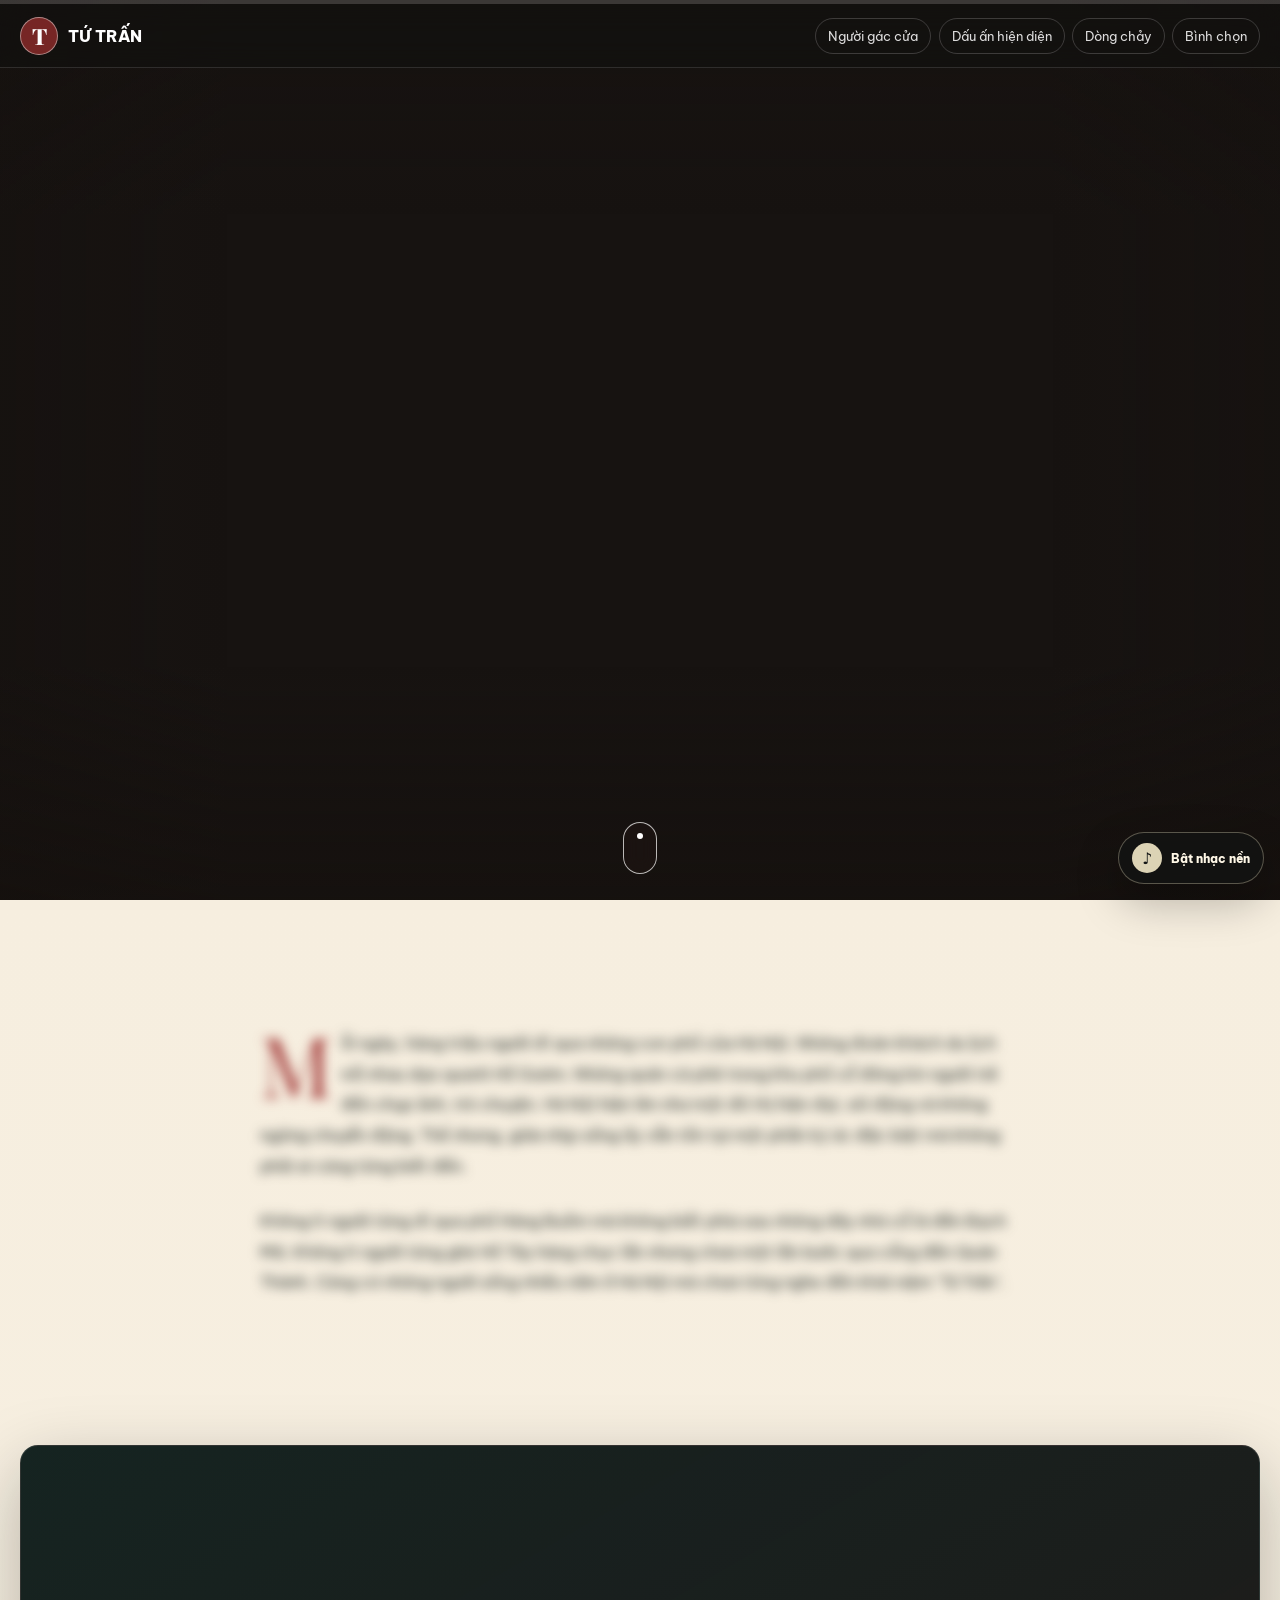
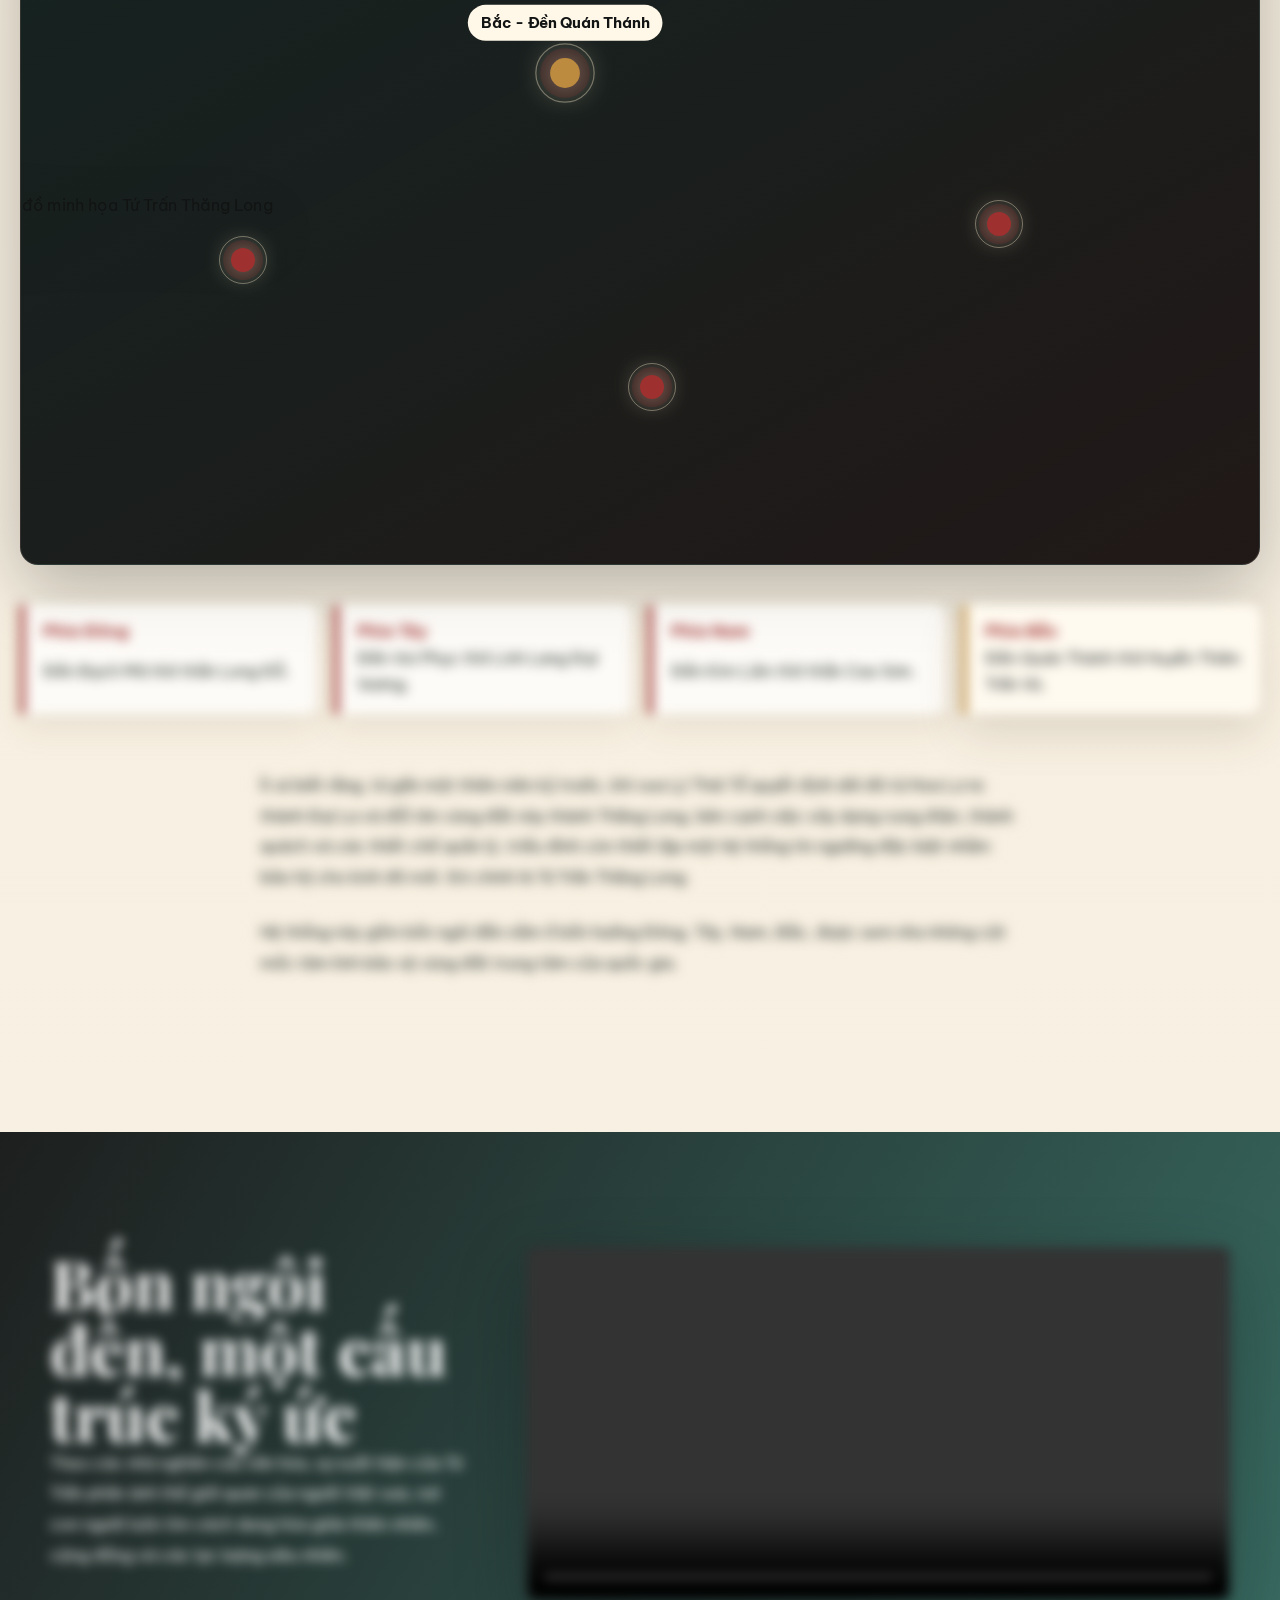
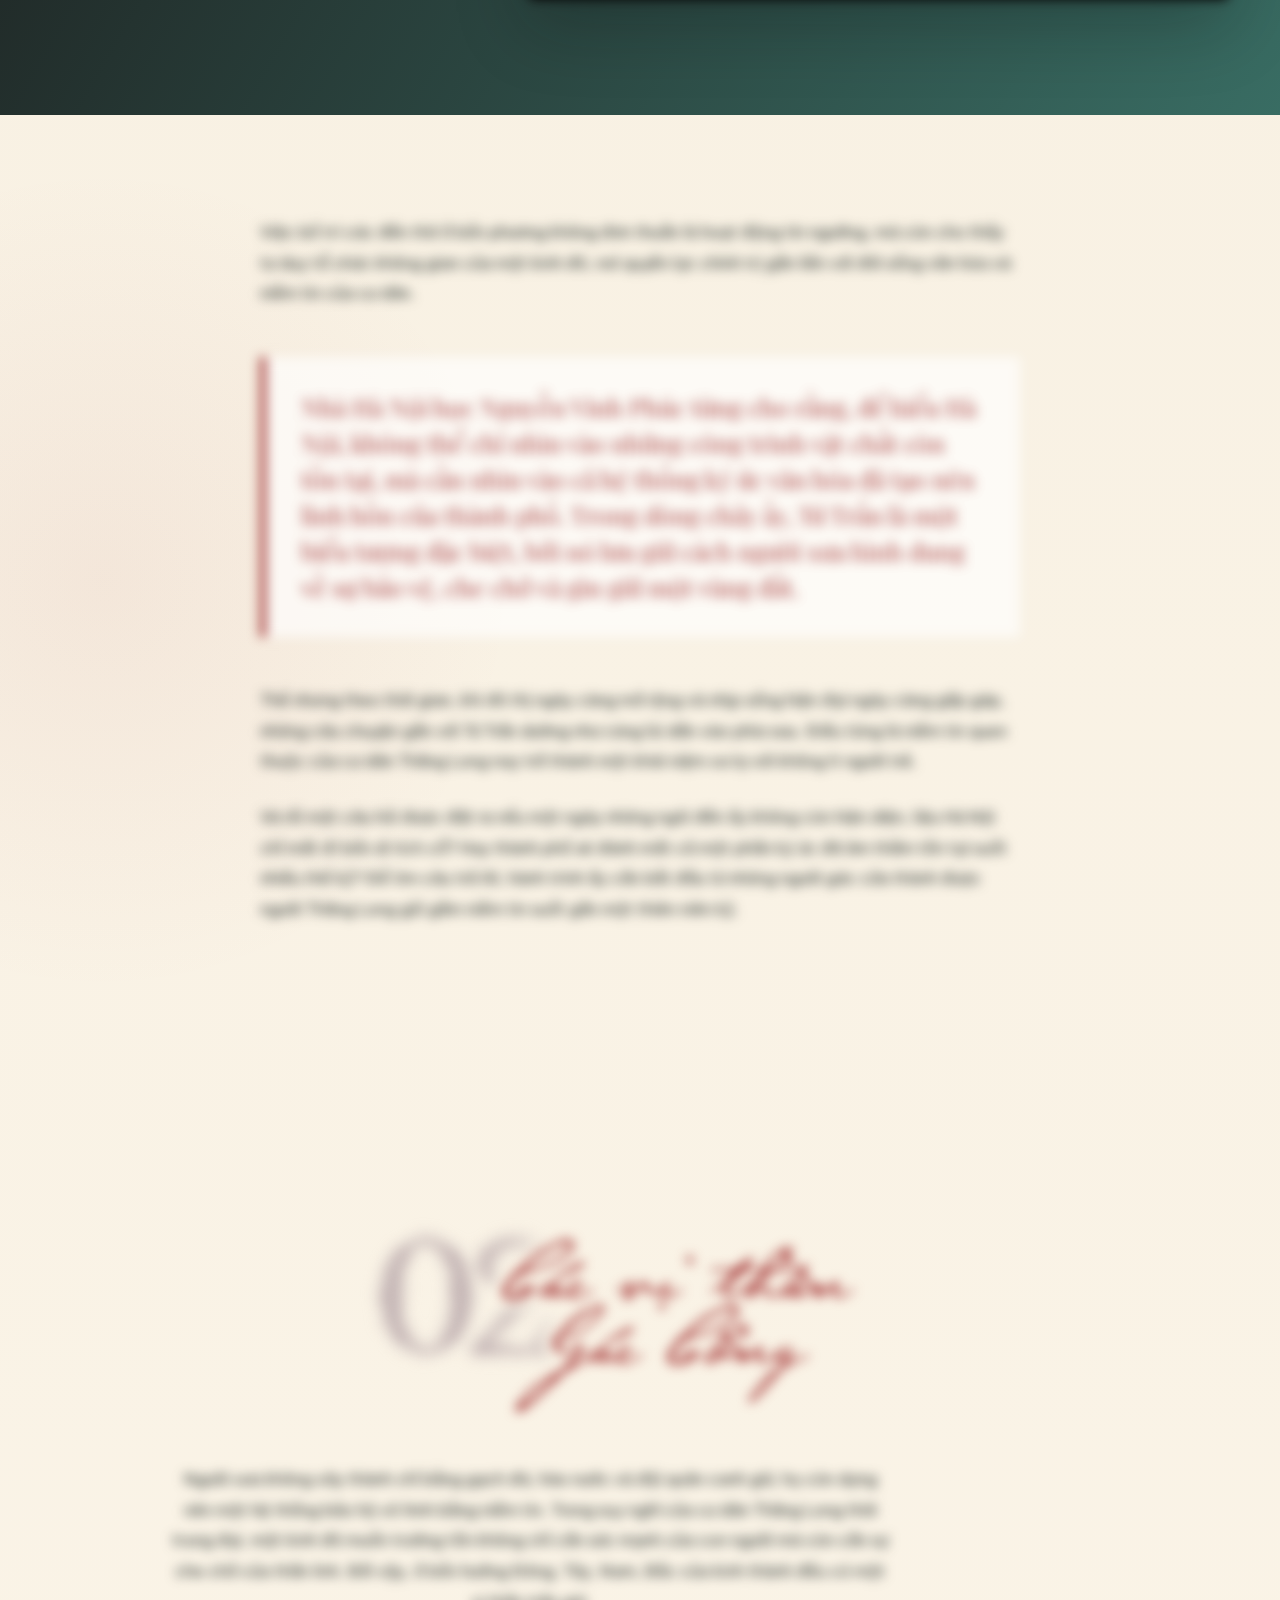
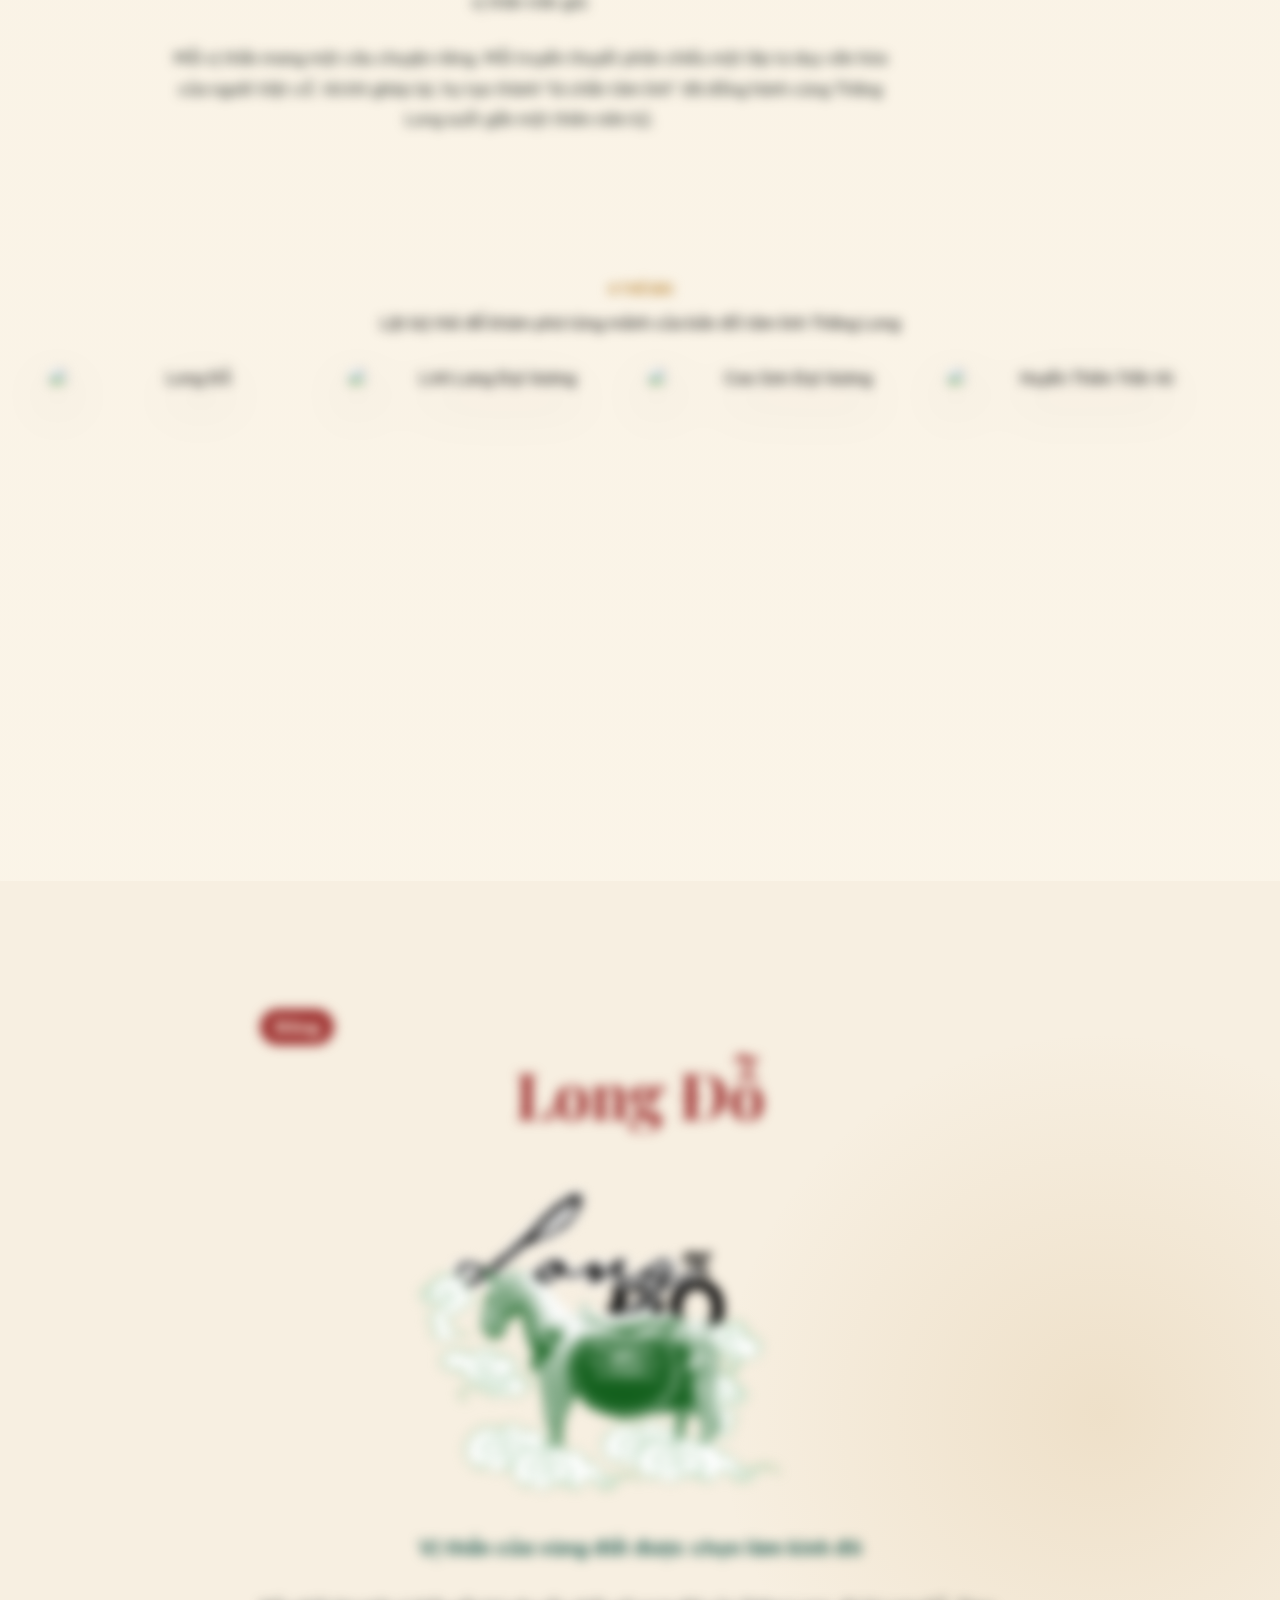
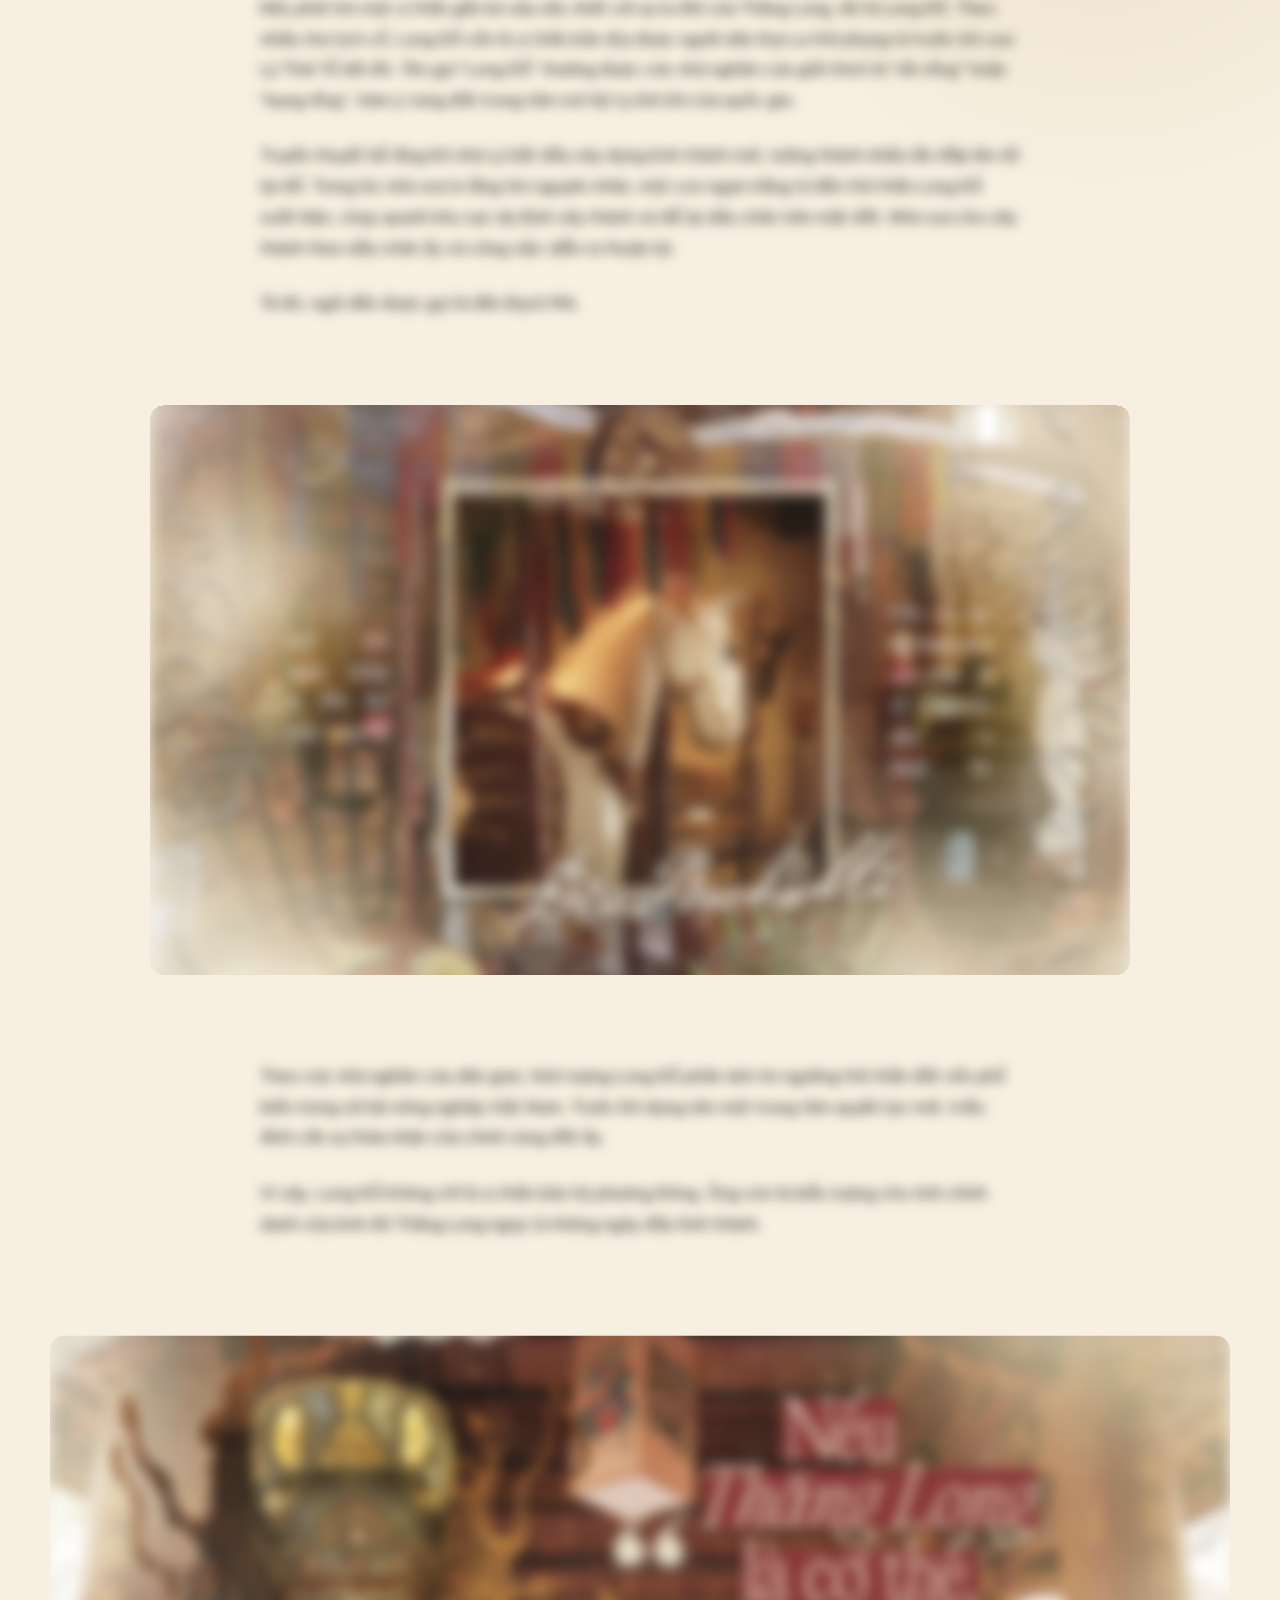
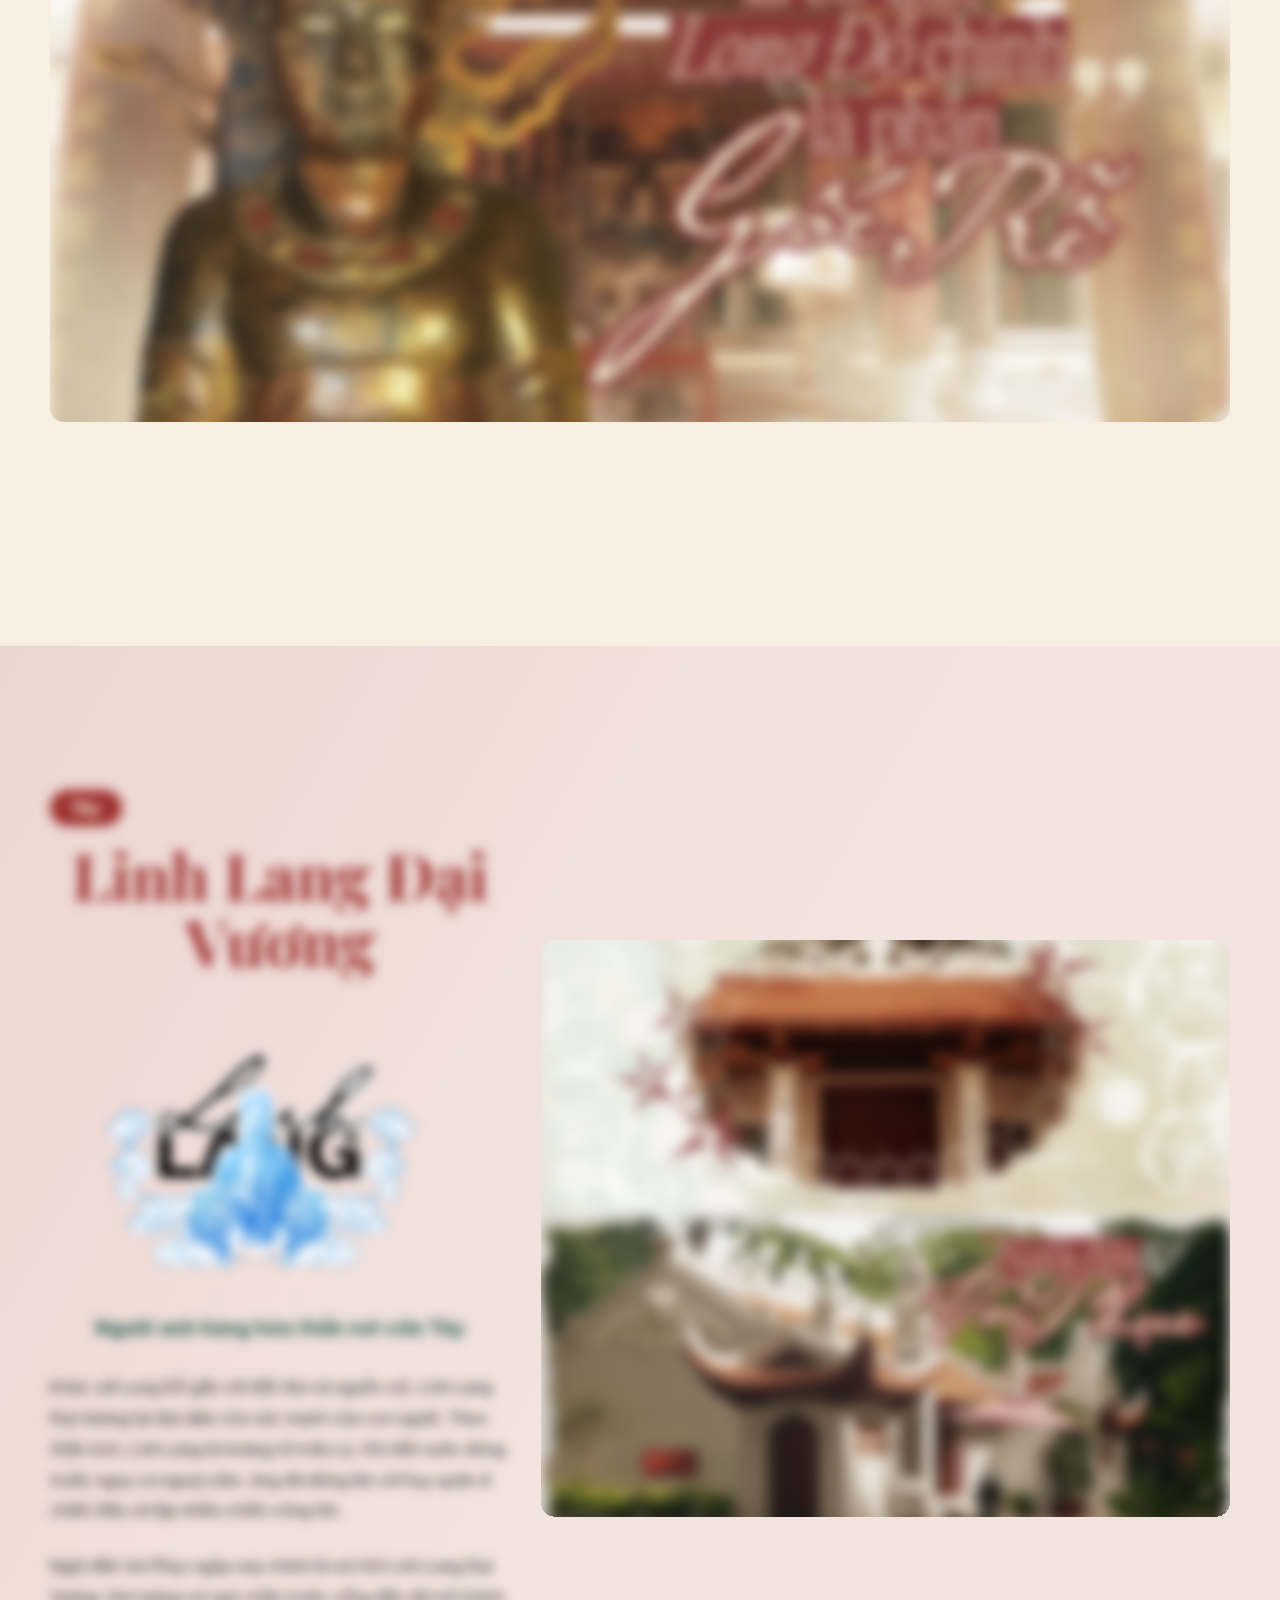
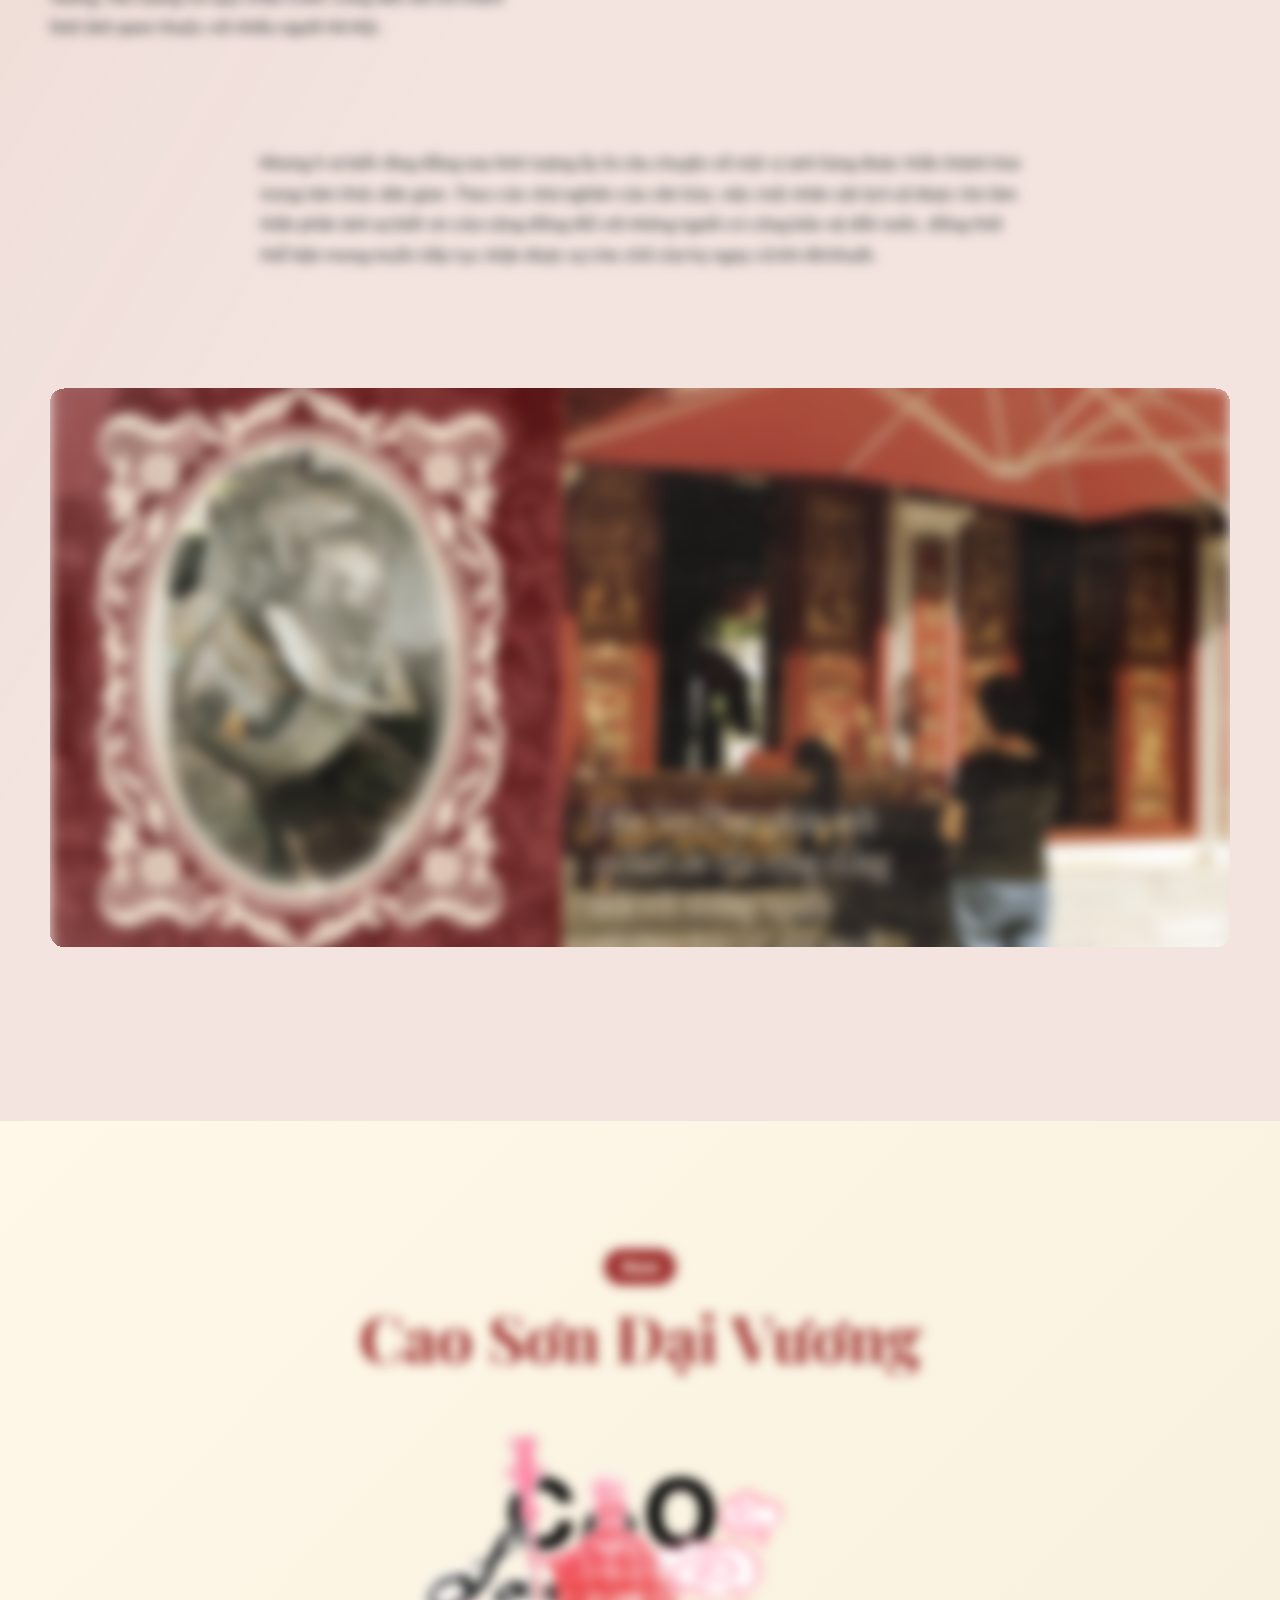
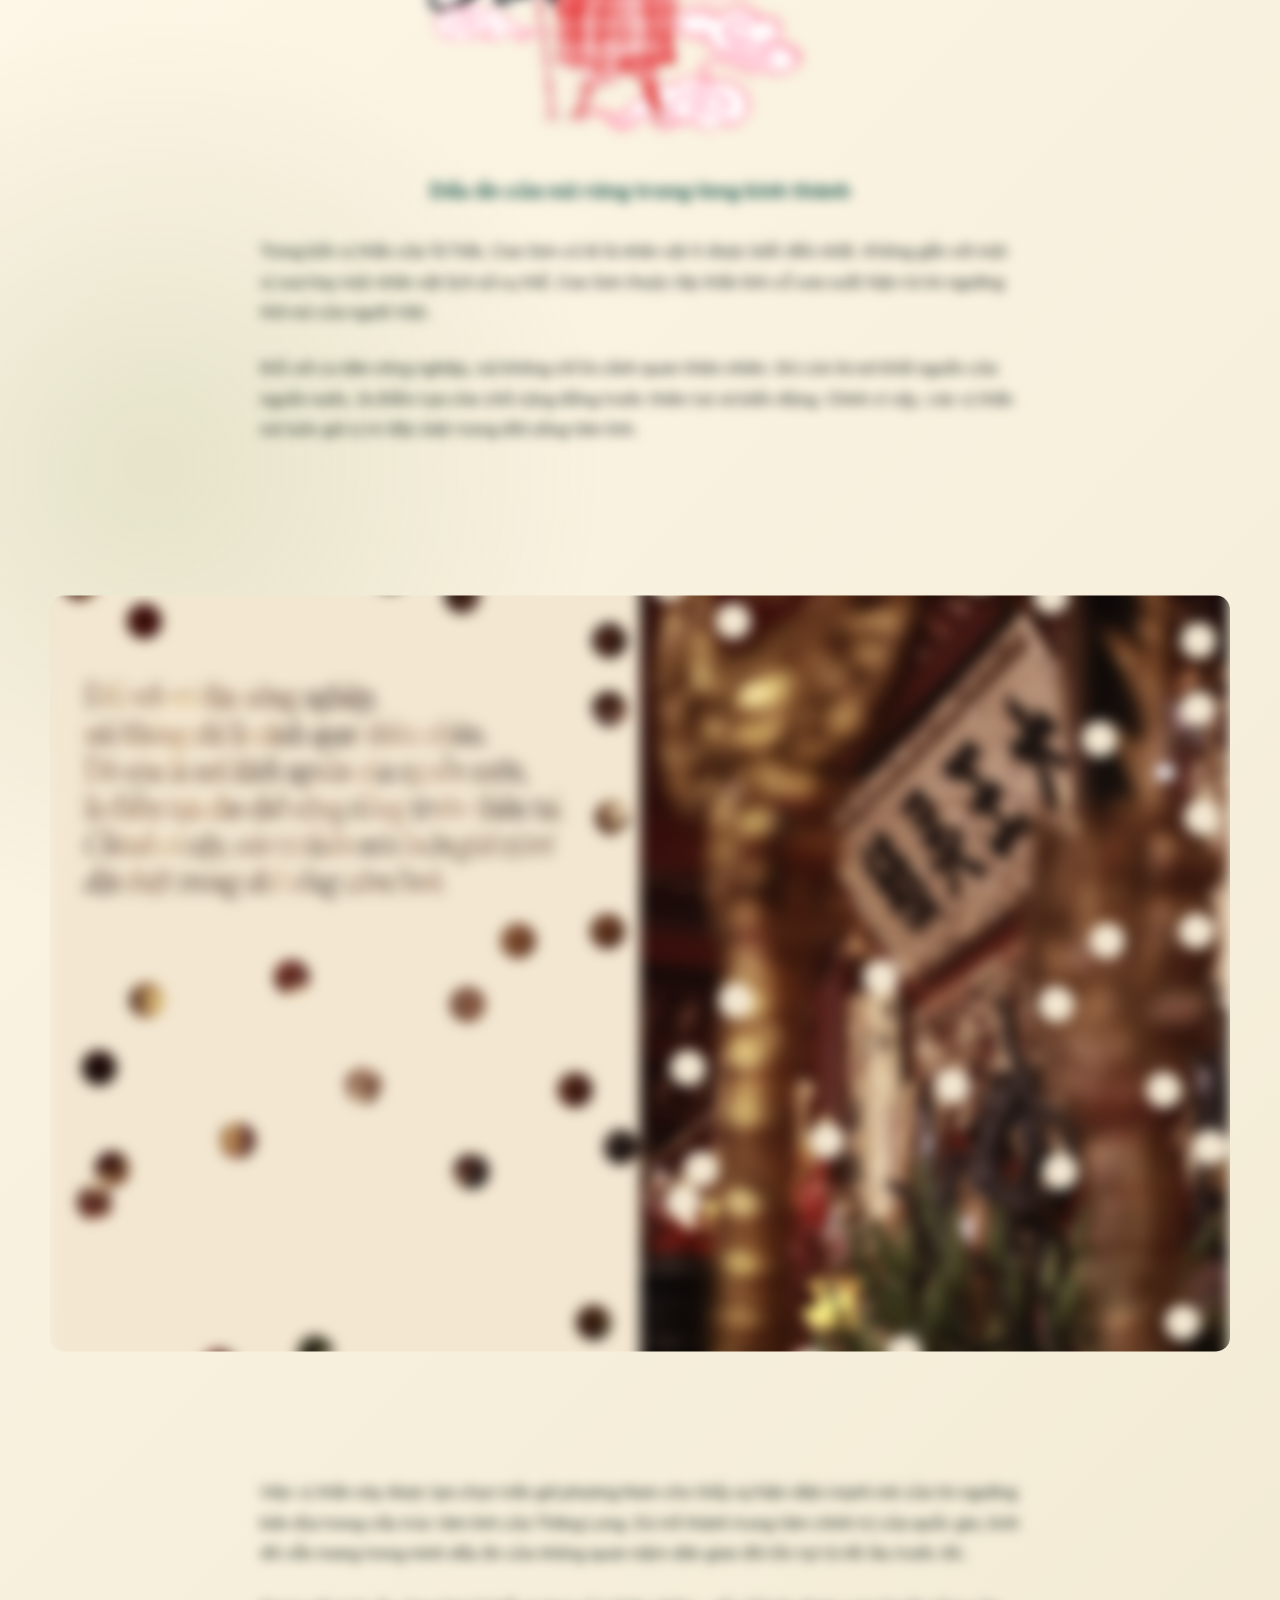
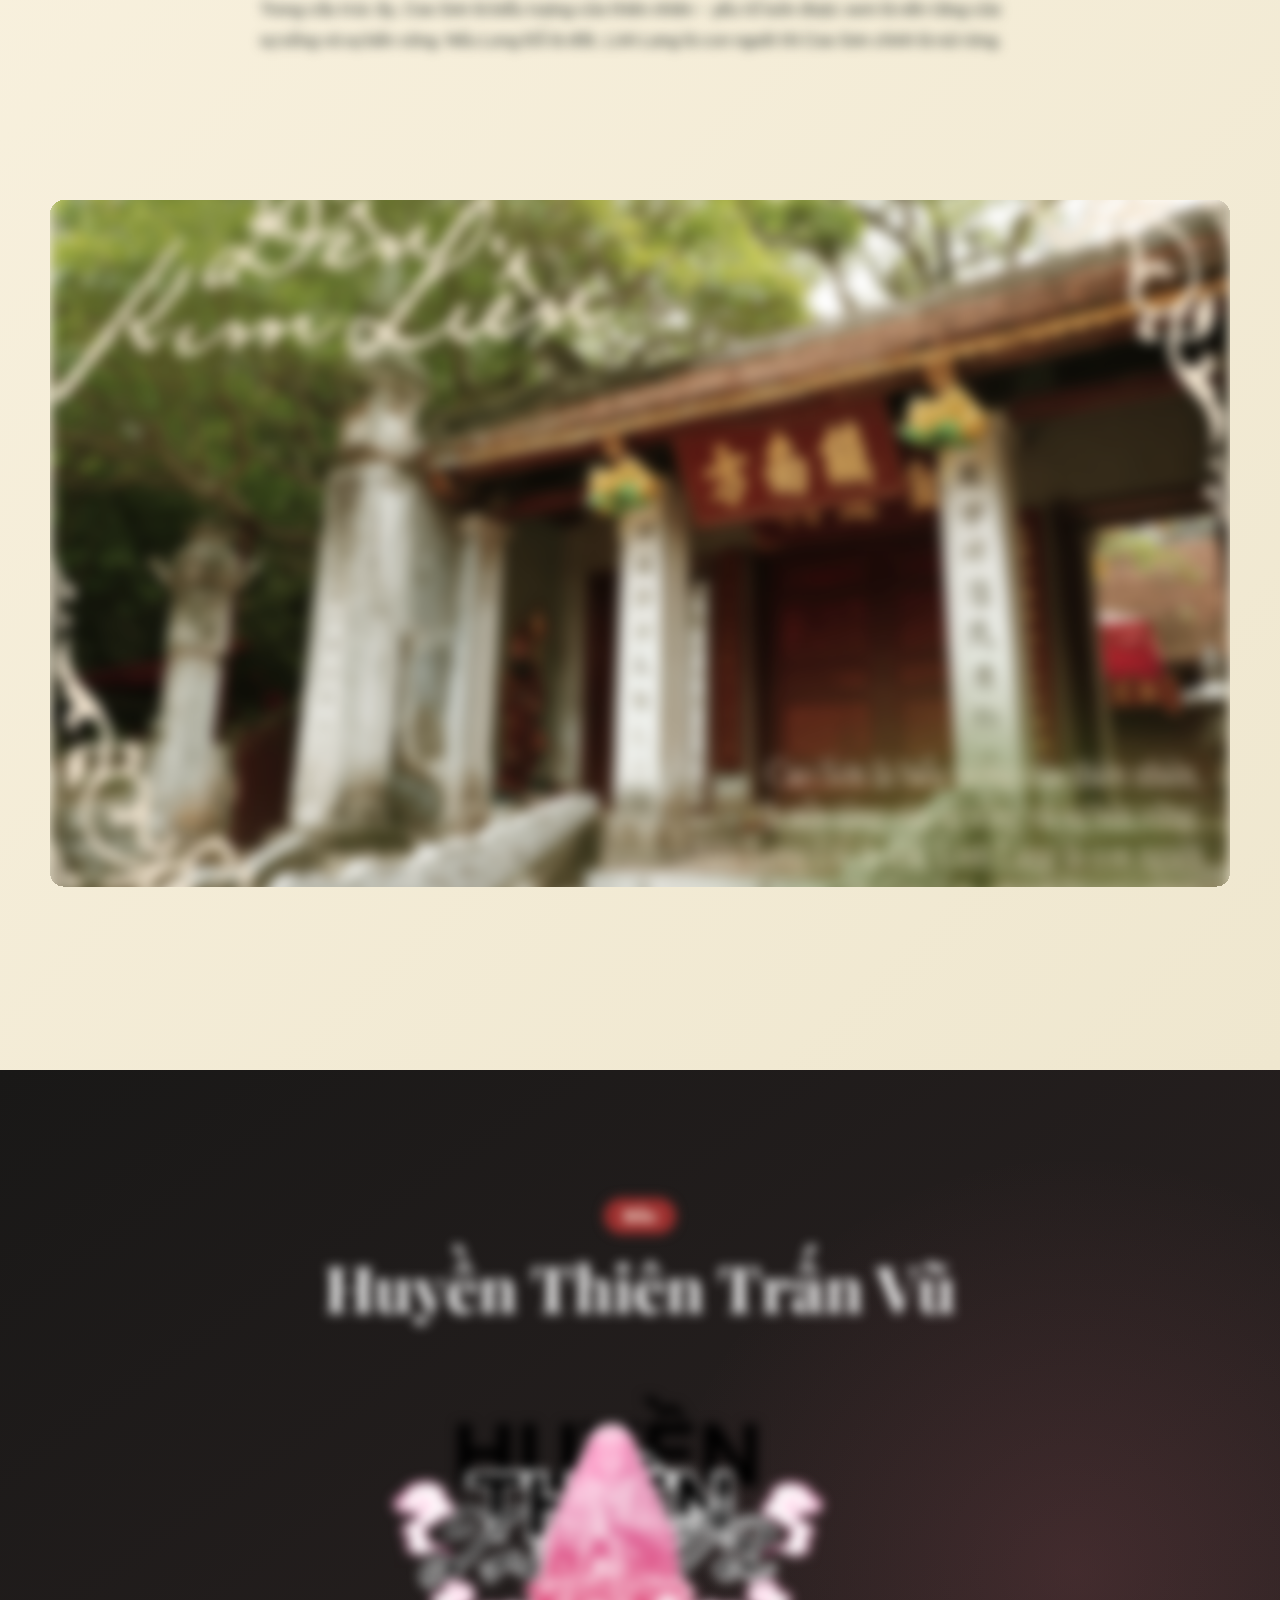
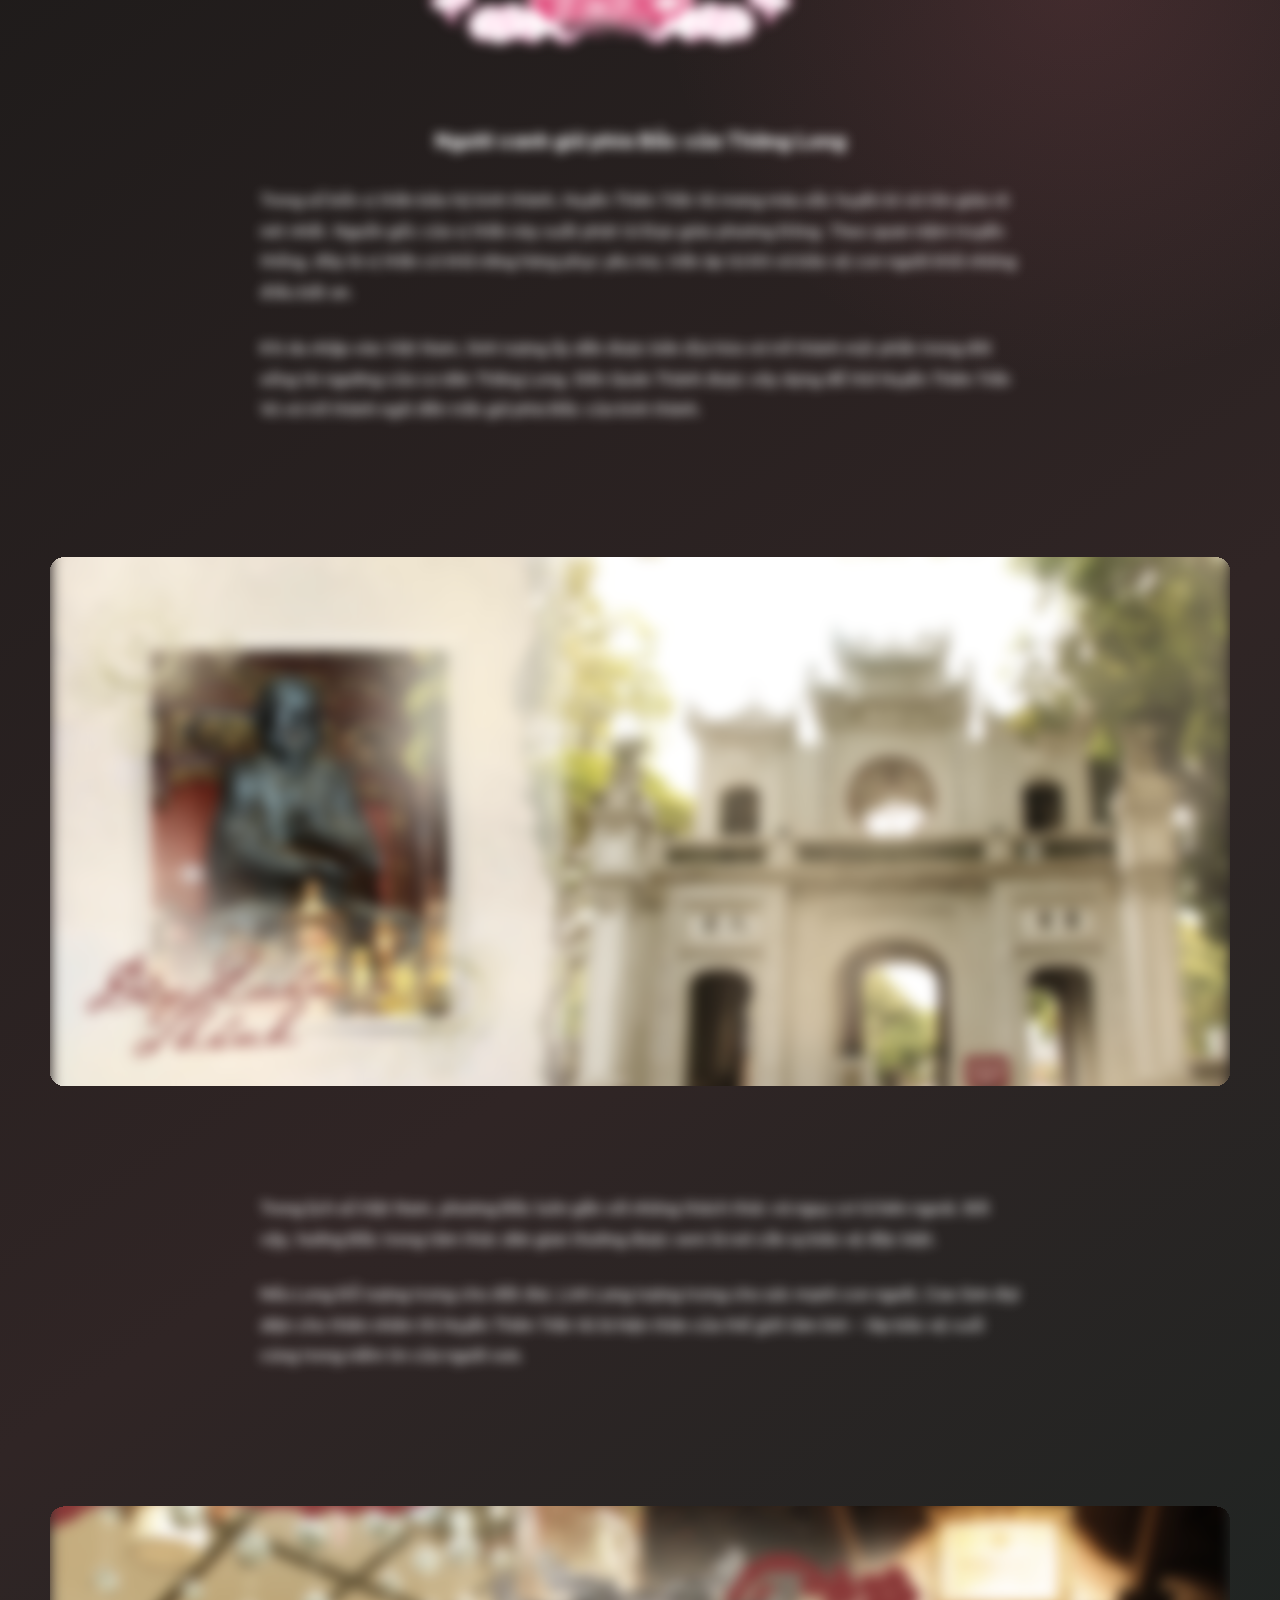
==== commit 37eeb29a: "mnhac" ====
--- a/index.html
+++ b/index.html
@@ -334,6 +334,12 @@
       <p>Trang demo dựng từ nội dung `fullbaibao.docx`, thư mục DES và bố cục tham chiếu longform VietnamPlus.</p>
     </footer>
 
+    <audio id="ambientAudio" src="media/background-music.mp3" preload="auto" loop></audio>
+    <button class="sound-toggle" id="soundToggle" type="button" aria-pressed="false" aria-label="Bật nhạc nền">
+      <span class="sound-icon" aria-hidden="true">♪</span>
+      <span class="sound-text">Bật nhạc nền</span>
+    </button>
+
     <script src="script.js"></script>
   </body>
 </html>
--- a/styles.css
+++ b/styles.css
@@ -1877,6 +1877,82 @@
   }
 }
 
+.sound-toggle {
+  position: fixed;
+  z-index: 120;
+  right: max(1rem, env(safe-area-inset-right));
+  bottom: max(1rem, env(safe-area-inset-bottom));
+  display: inline-flex;
+  align-items: center;
+  gap: 0.55rem;
+  min-height: 44px;
+  padding: 0.62rem 0.82rem;
+  border: 1px solid rgba(255, 244, 210, 0.3);
+  border-radius: 999px;
+  color: #fff8e7;
+  background: rgba(18, 20, 20, 0.68);
+  box-shadow: 0 18px 44px rgba(0, 0, 0, 0.26);
+  backdrop-filter: blur(14px);
+  cursor: pointer;
+  transition:
+    transform 0.22s ease,
+    border-color 0.22s ease,
+    background 0.22s ease,
+    box-shadow 0.22s ease;
+}
+
+.sound-toggle:hover,
+.sound-toggle:focus-visible {
+  transform: translateY(-2px);
+  border-color: rgba(255, 244, 210, 0.62);
+  background: rgba(18, 20, 20, 0.86);
+  box-shadow: 0 22px 56px rgba(0, 0, 0, 0.32);
+  outline: none;
+}
+
+.sound-icon {
+  width: 30px;
+  height: 30px;
+  display: grid;
+  place-items: center;
+  border-radius: 50%;
+  color: var(--ink);
+  background: rgba(255, 244, 210, 0.86);
+  font-weight: 800;
+  line-height: 1;
+  transition: background 0.22s ease, color 0.22s ease;
+}
+
+.sound-text {
+  font-size: 0.78rem;
+  font-weight: 800;
+  white-space: nowrap;
+}
+
+.sound-toggle.is-on .sound-icon {
+  color: #1a1611;
+  background: var(--gold);
+  animation: soundPulse 1.6s ease-in-out infinite;
+}
+
+.sound-toggle.is-ducked .sound-icon {
+  background: var(--river);
+  color: #fff;
+  animation-duration: 2.6s;
+}
+
+@keyframes soundPulse {
+  0%,
+  100% {
+    transform: scale(1);
+    box-shadow: 0 0 0 0 rgba(189, 139, 63, 0.38);
+  }
+  50% {
+    transform: scale(1.08);
+    box-shadow: 0 0 0 9px rgba(189, 139, 63, 0);
+  }
+}
+
 @media (max-width: 960px) {
   .hero {
     min-height: 82svh;
@@ -1947,6 +2023,18 @@
 
   .timeline-rail {
     gap: 1rem;
+  }
+
+  .sound-toggle {
+    right: 0.75rem;
+    bottom: 0.75rem;
+    padding: 0.5rem 0.68rem;
+  }
+
+  .sound-text {
+    max-width: 7.5rem;
+    overflow: hidden;
+    text-overflow: ellipsis;
   }
 }
 
@@ -1986,4 +2074,8 @@
   .timeline-image:hover img {
     transform: none;
   }
-}
+
+  .sound-toggle.is-on .sound-icon {
+    animation: none;
+  }
+}
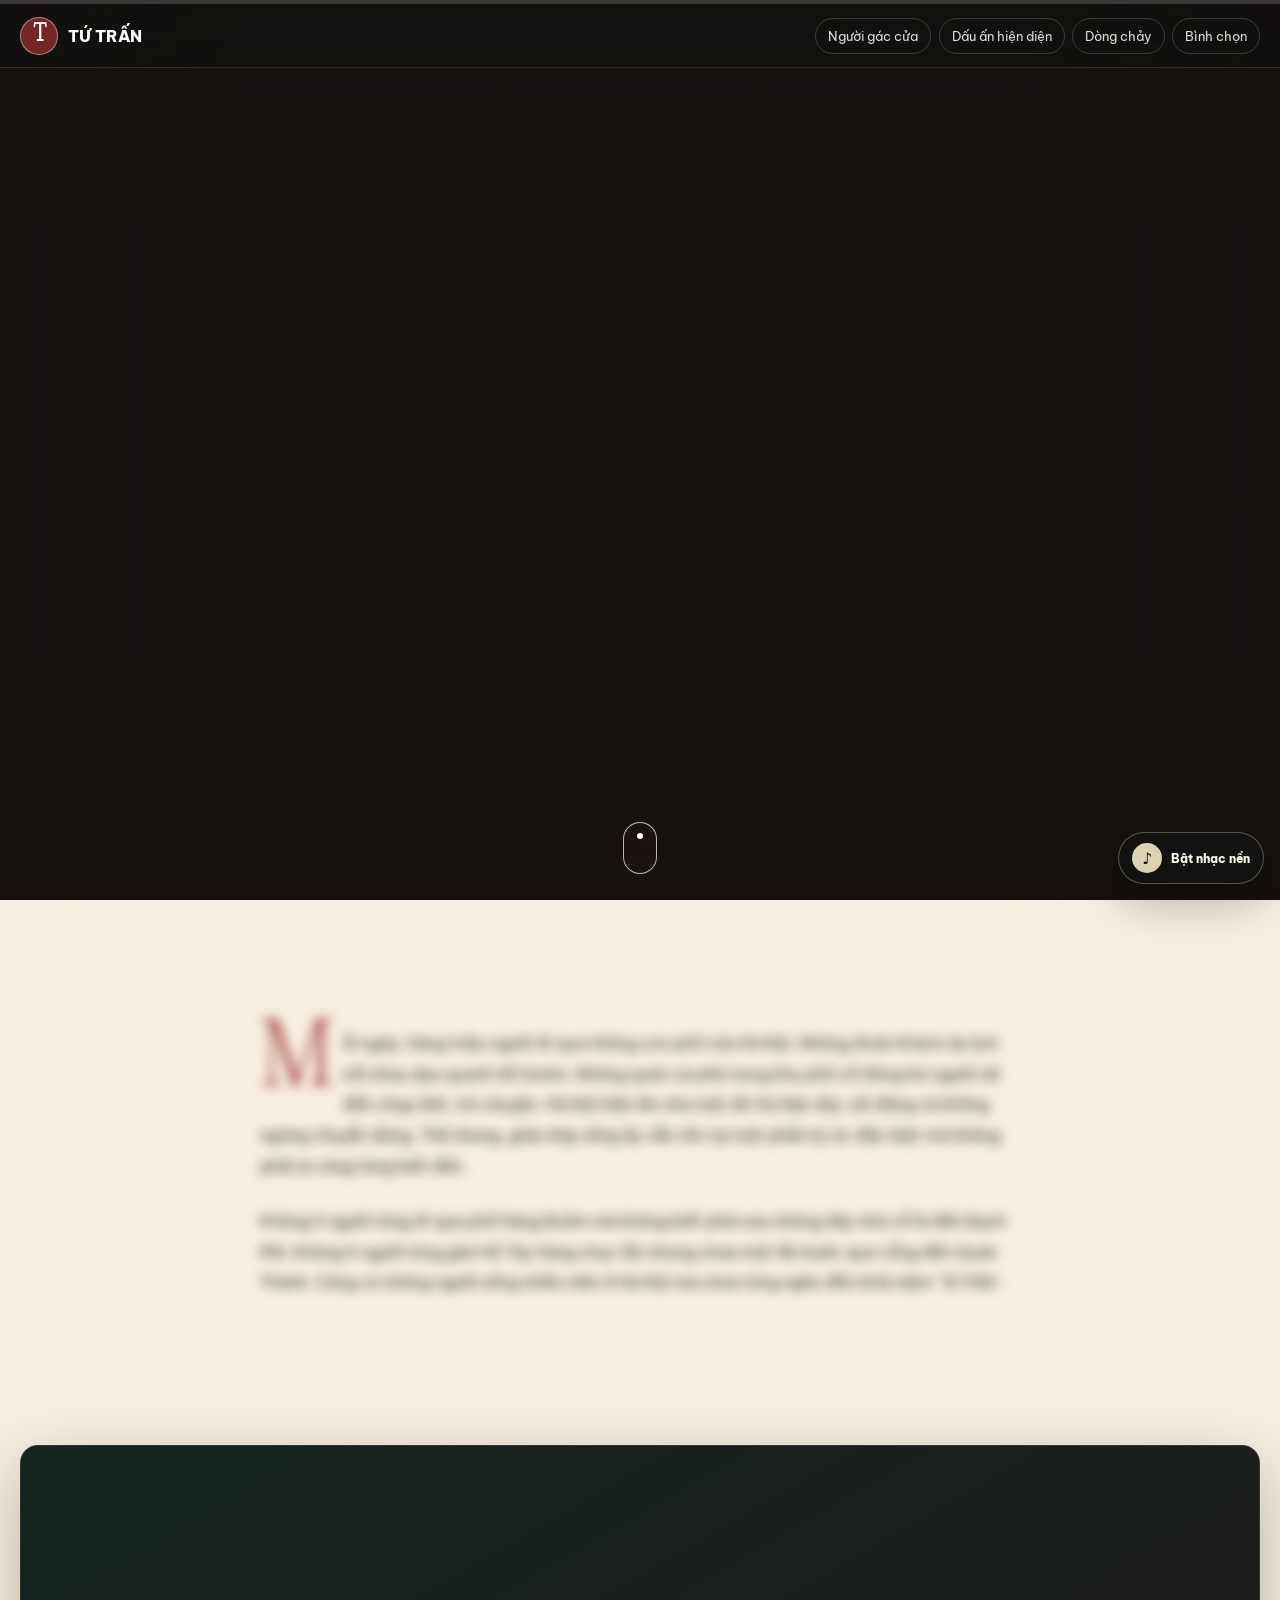
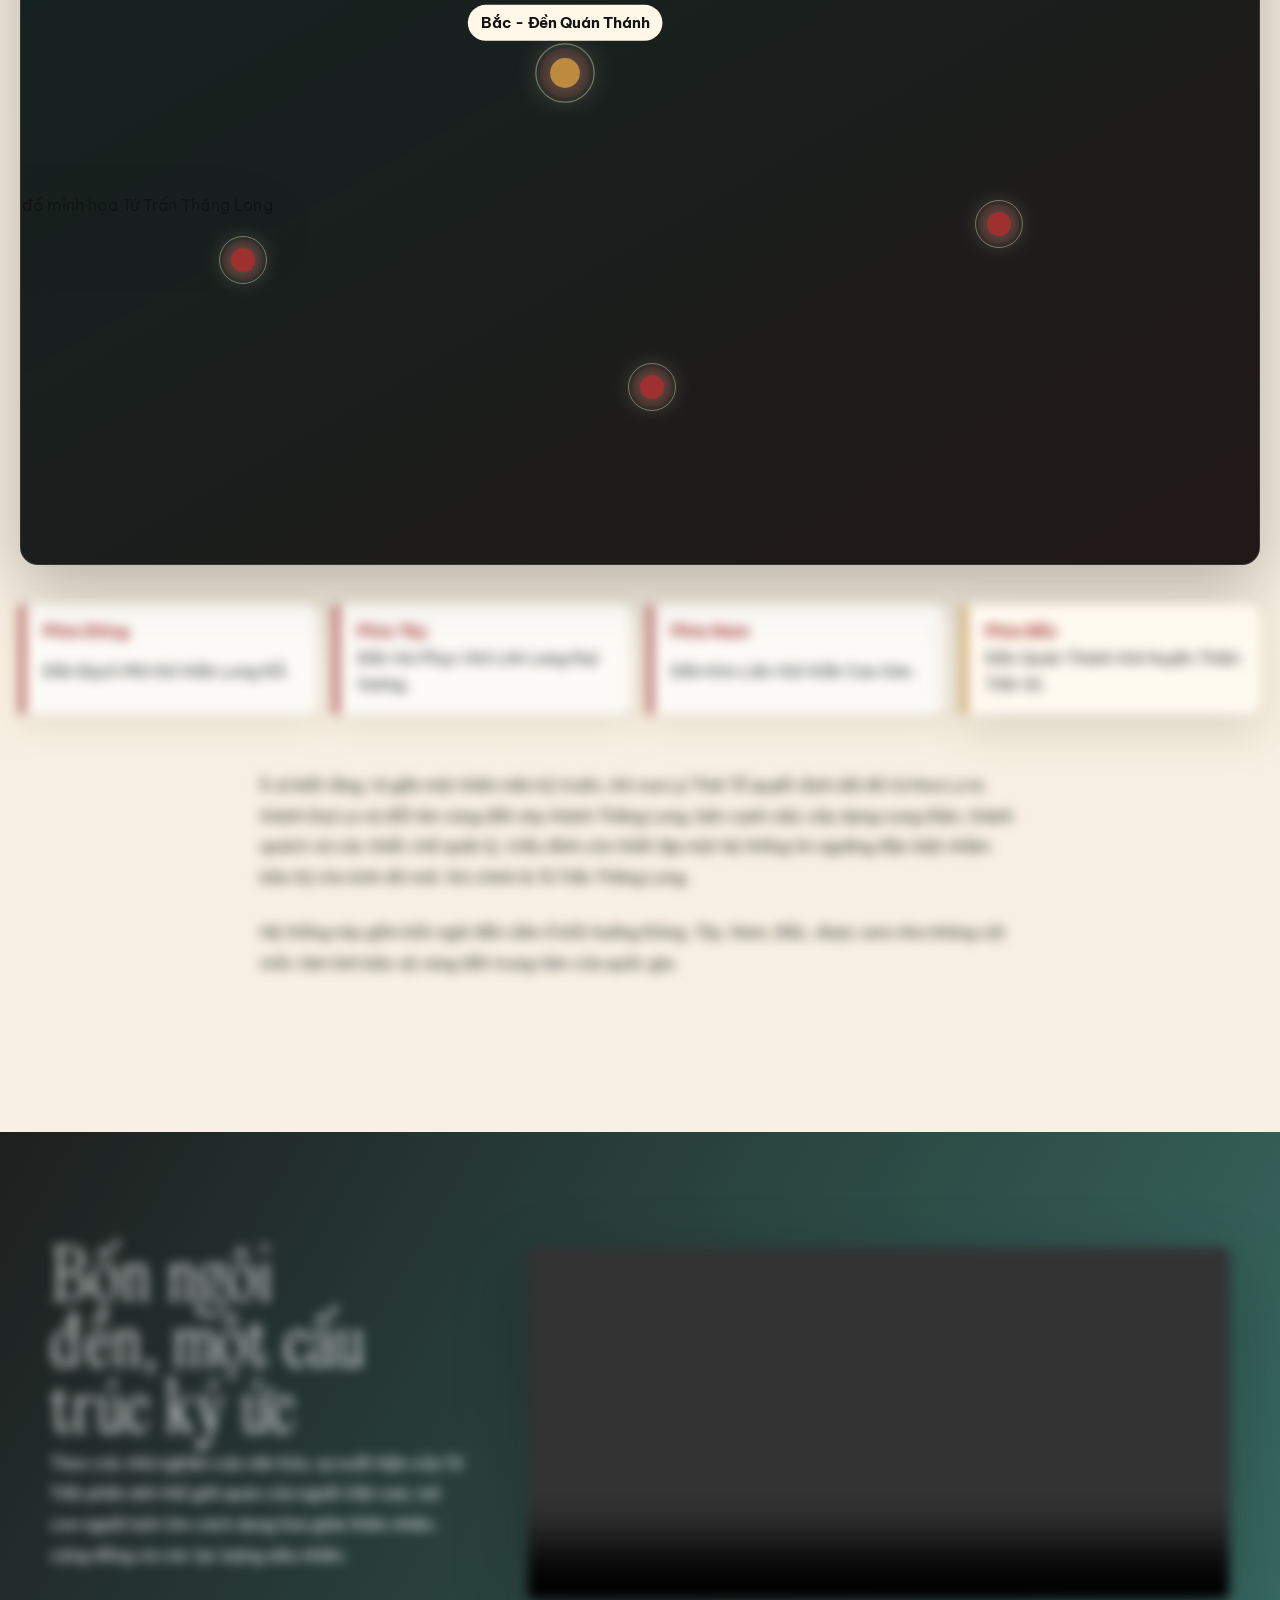
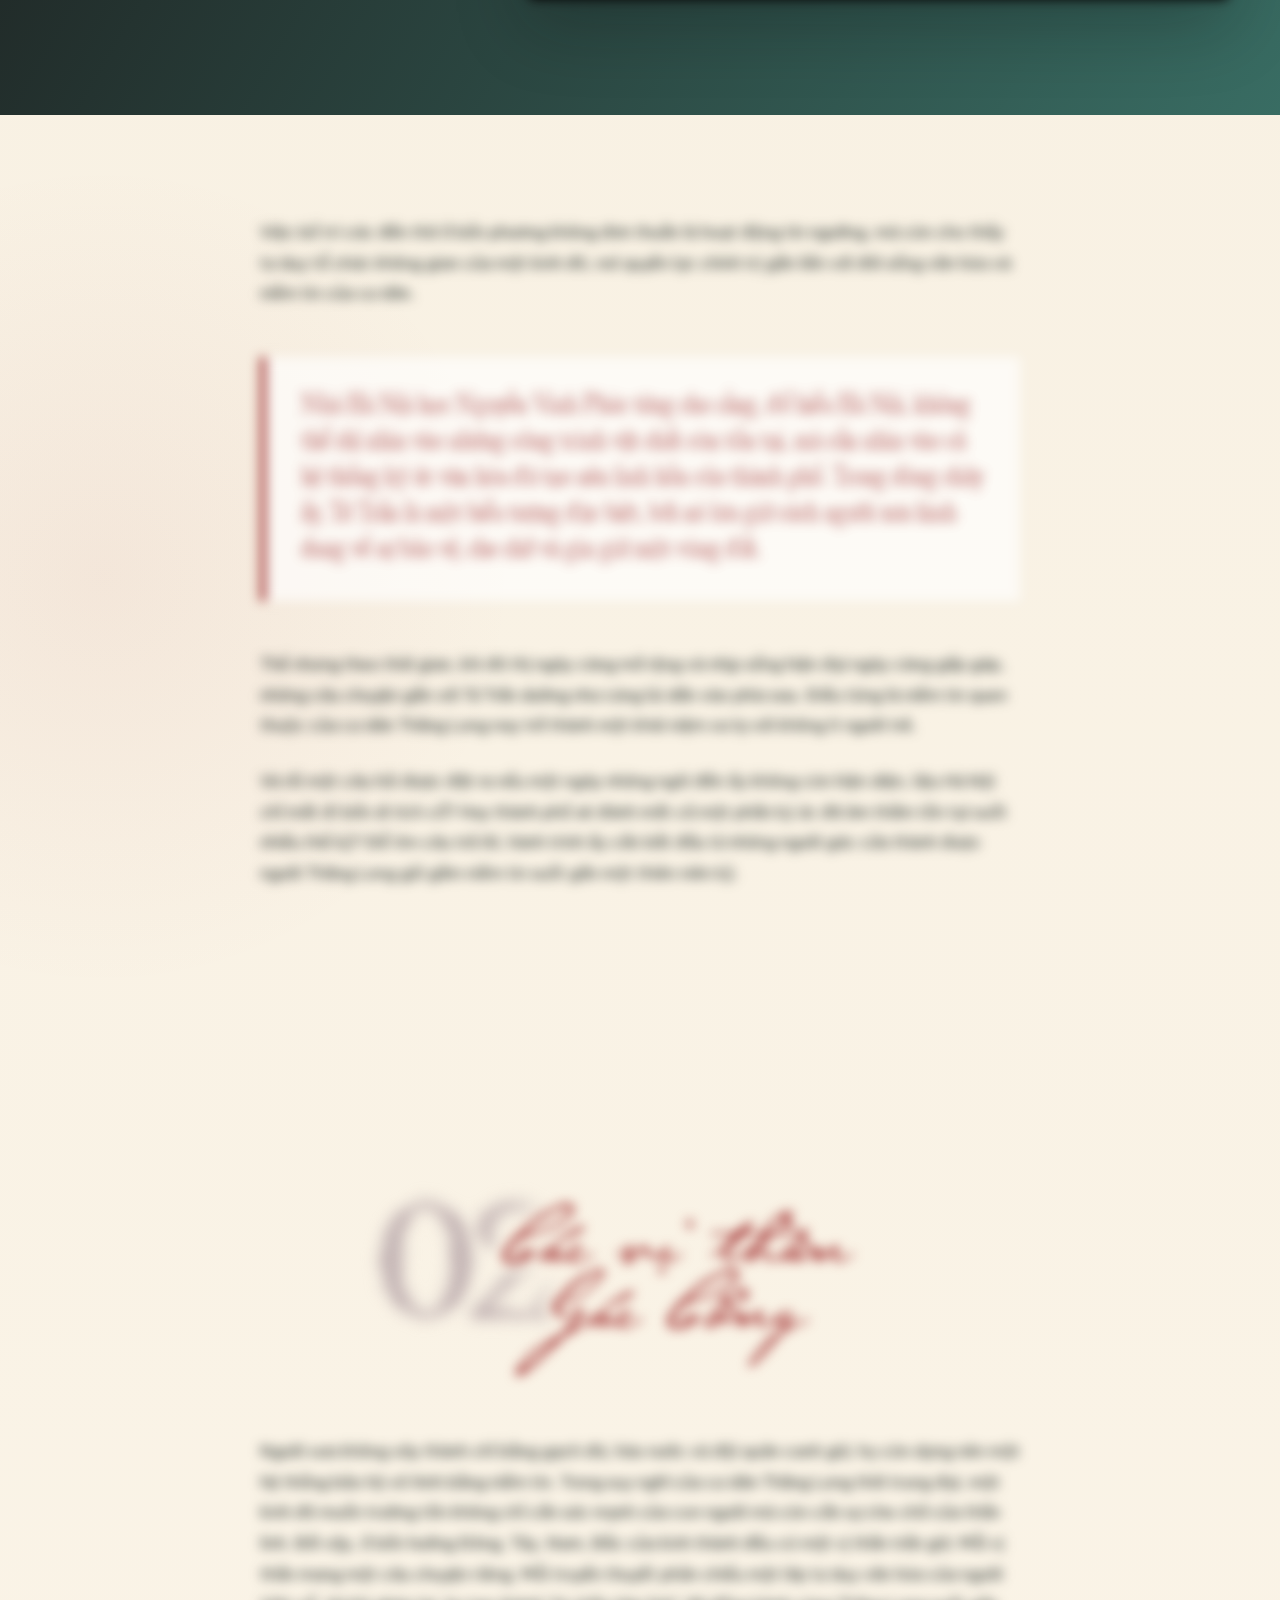
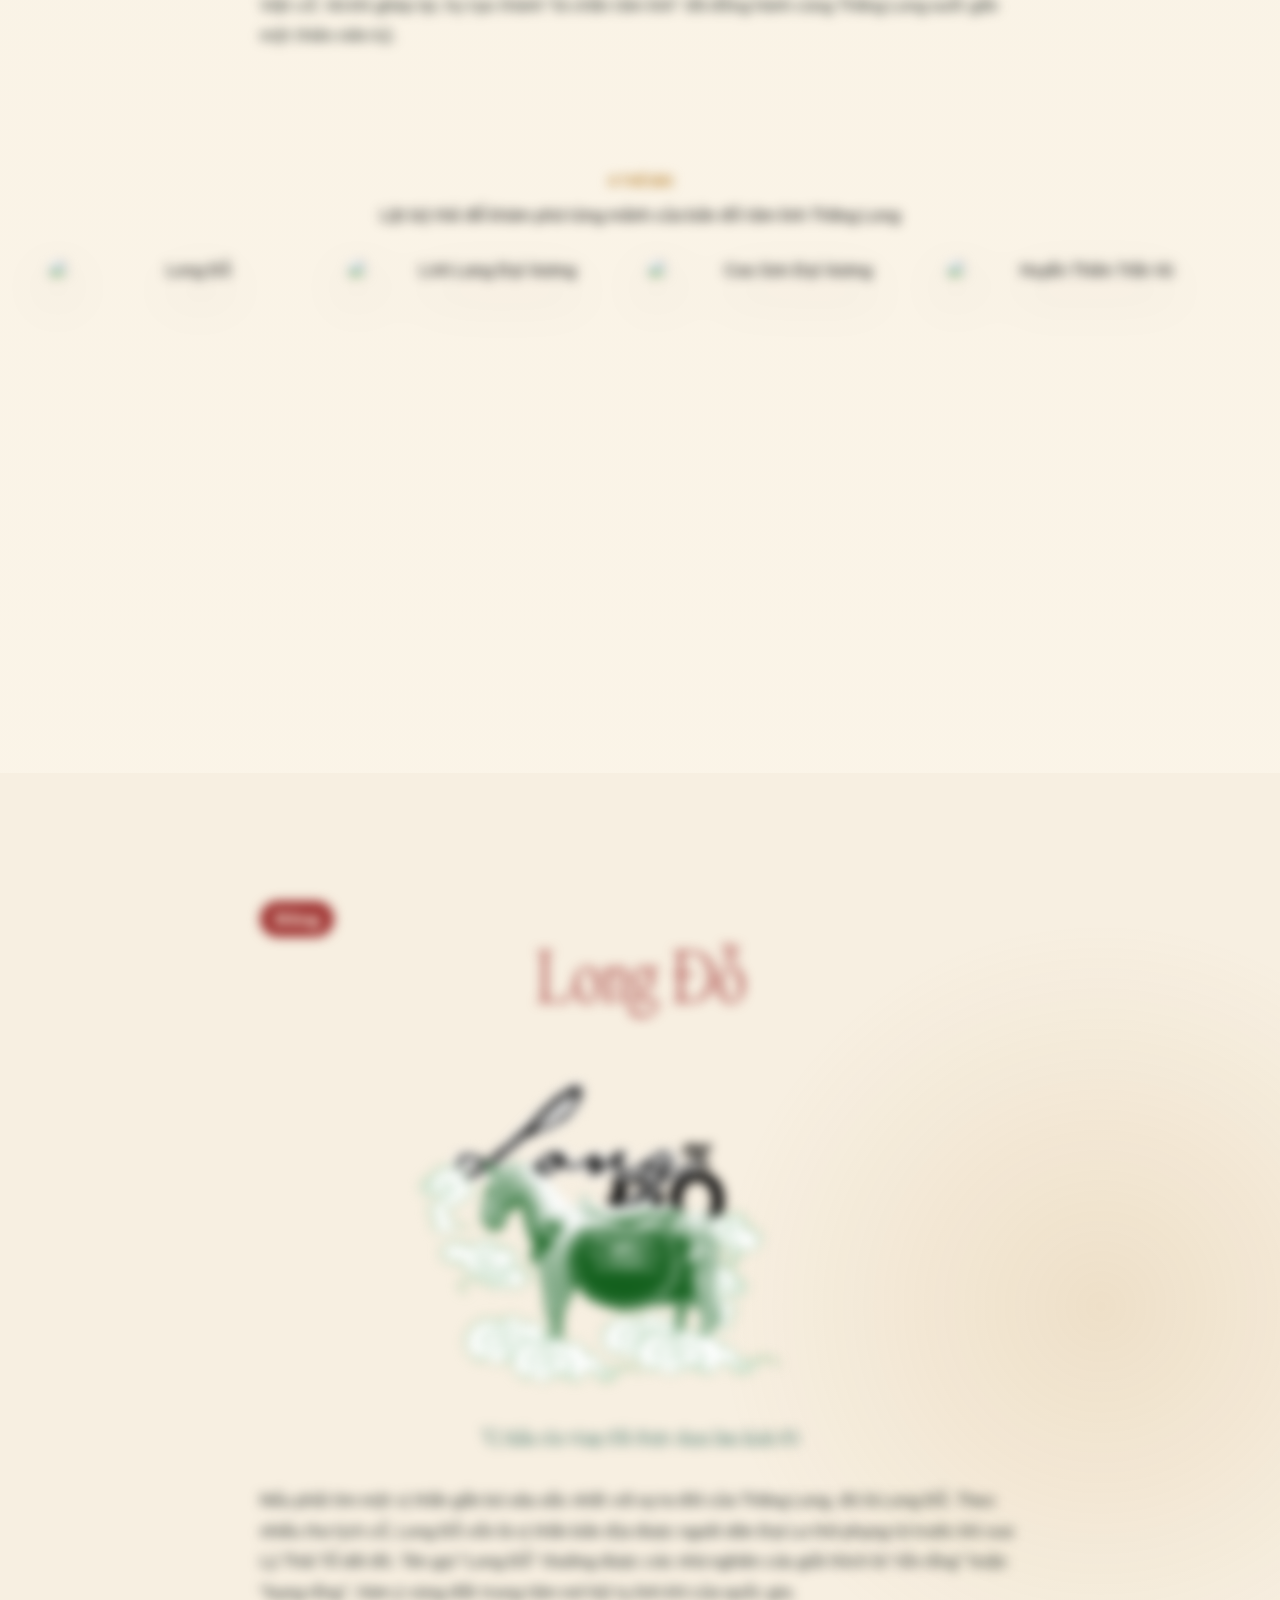
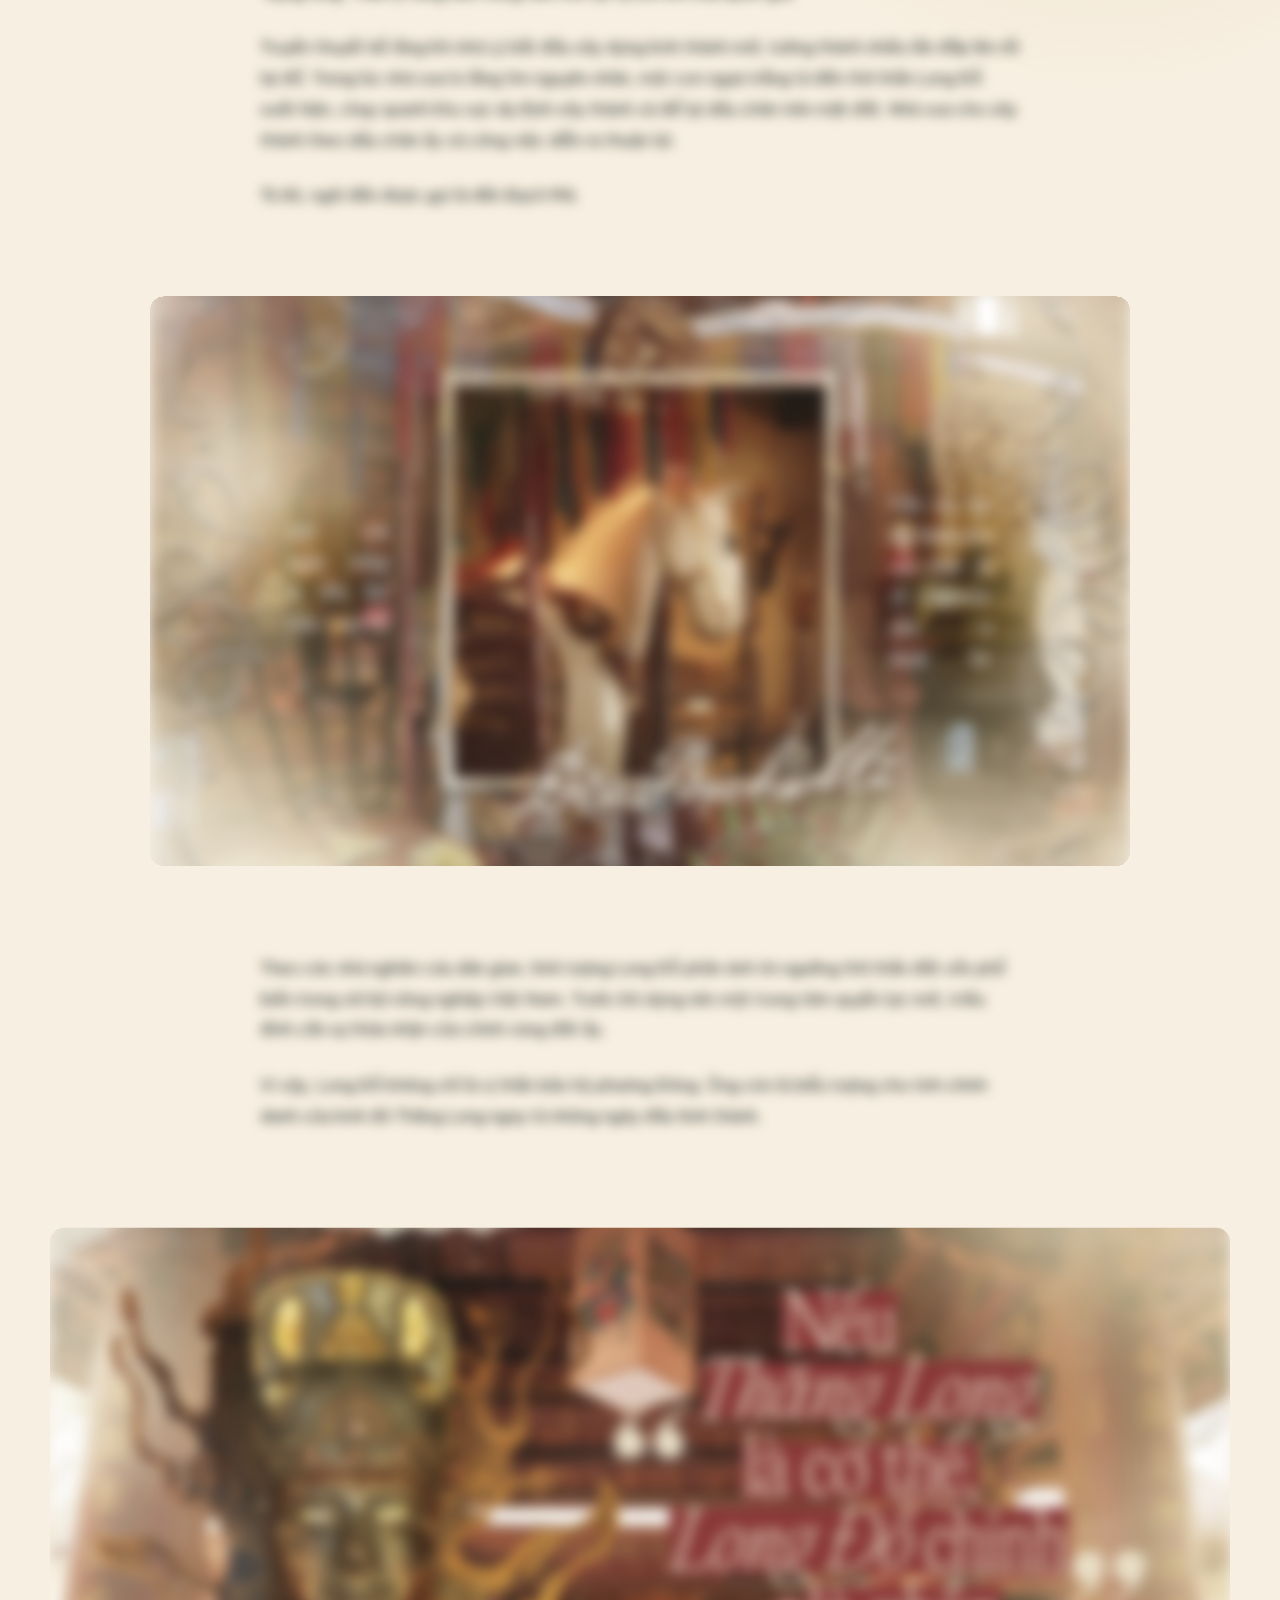
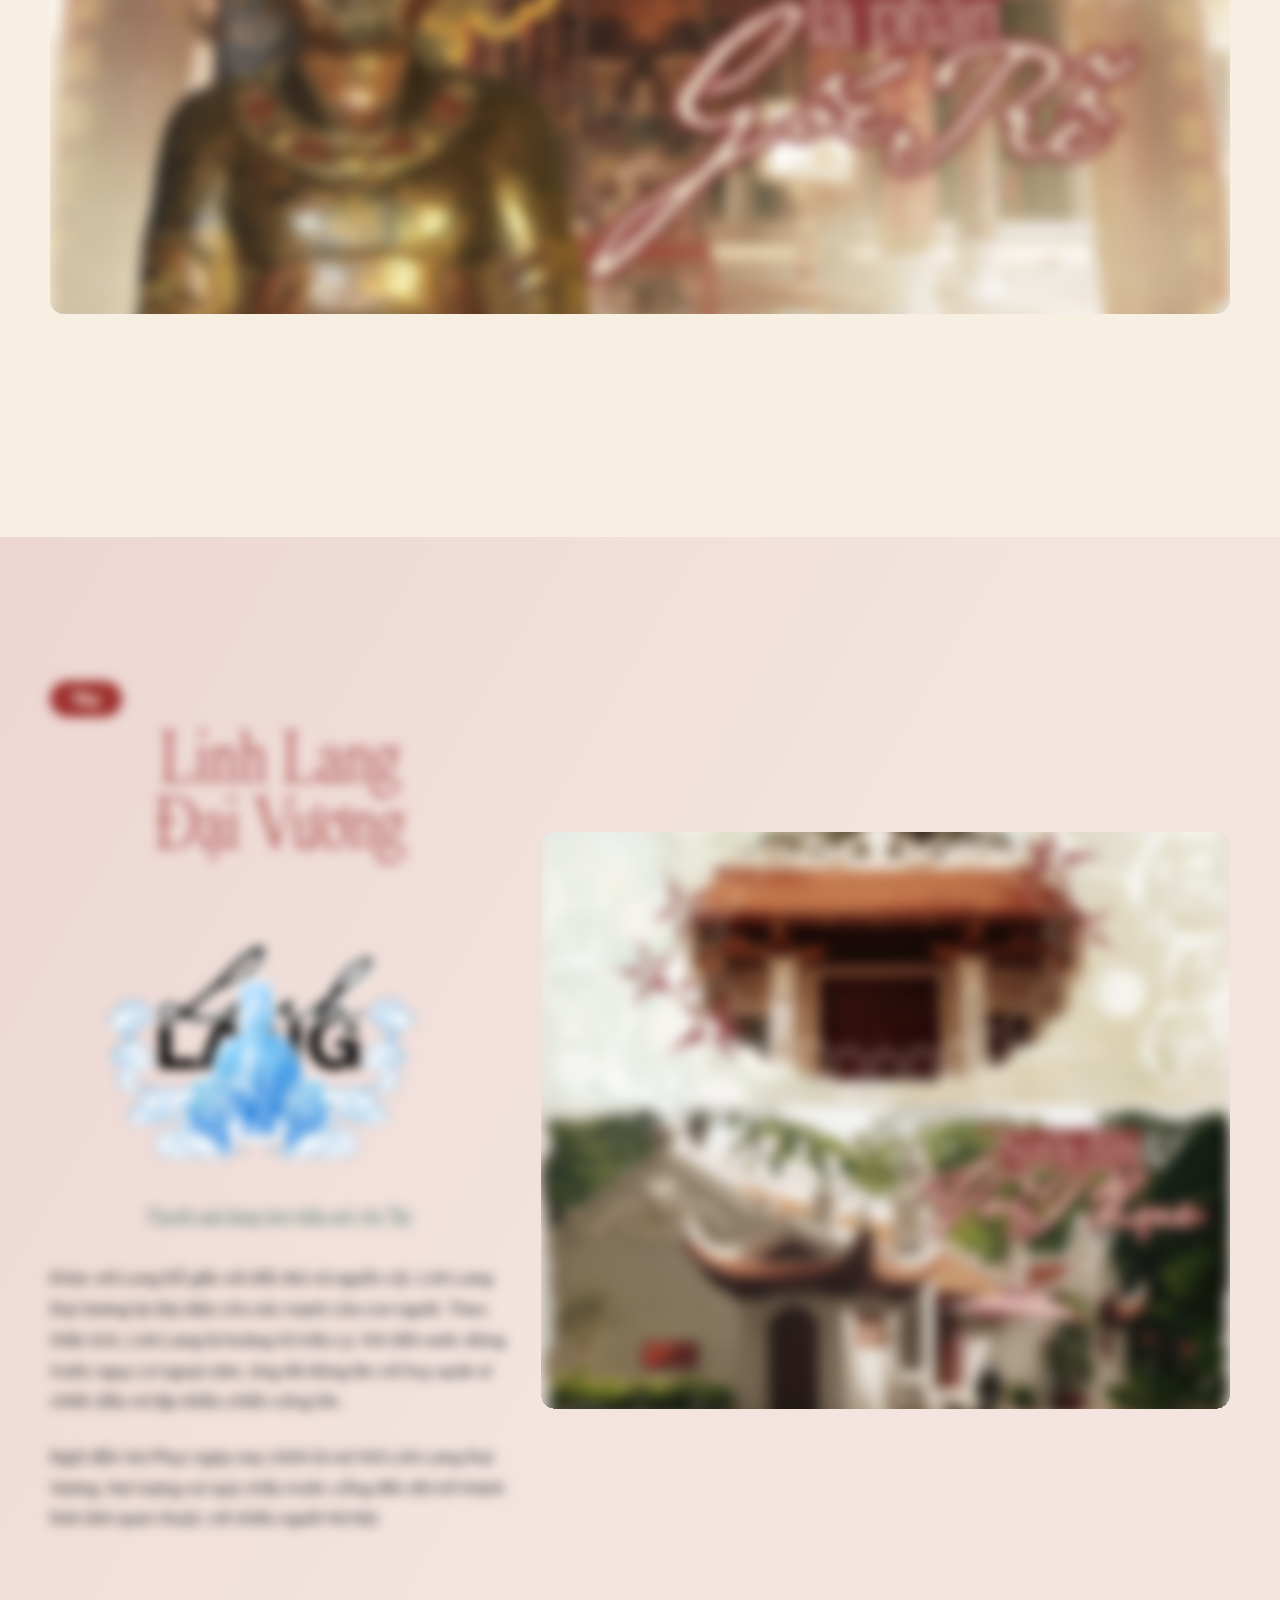
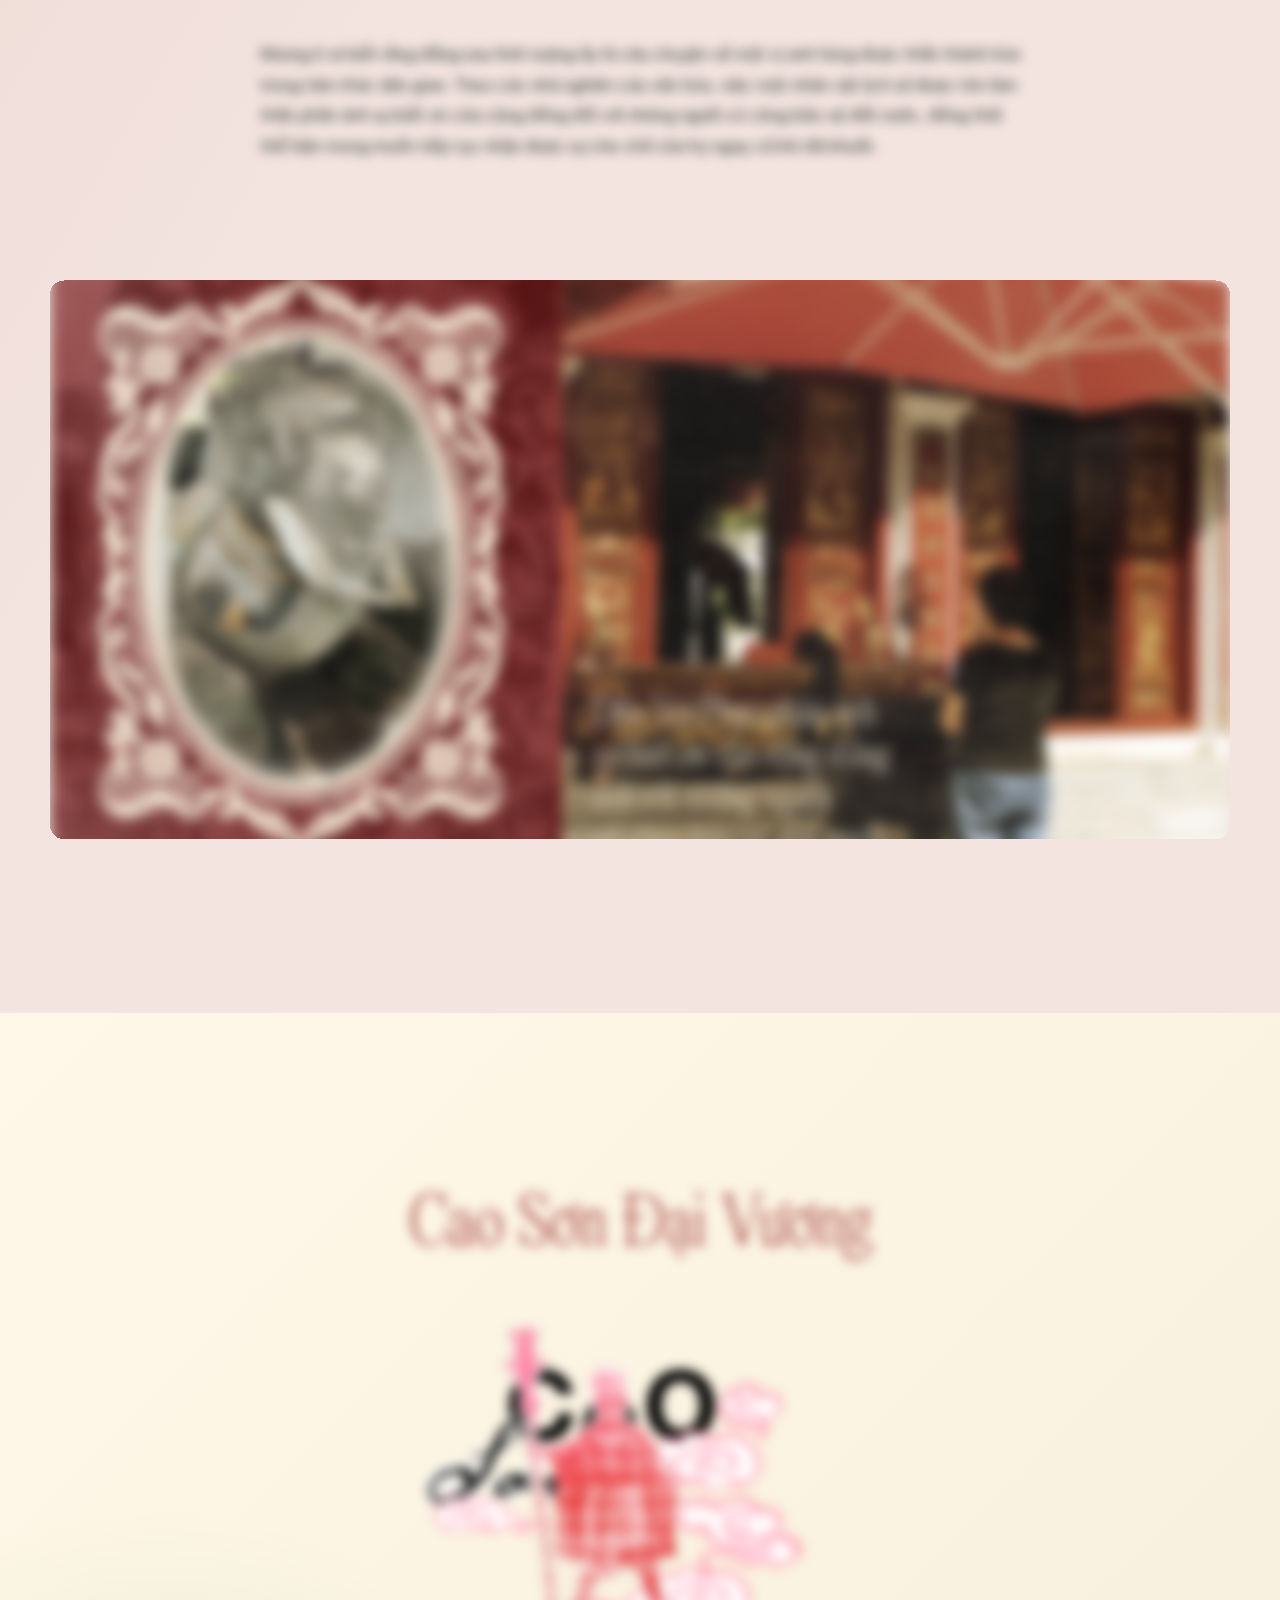
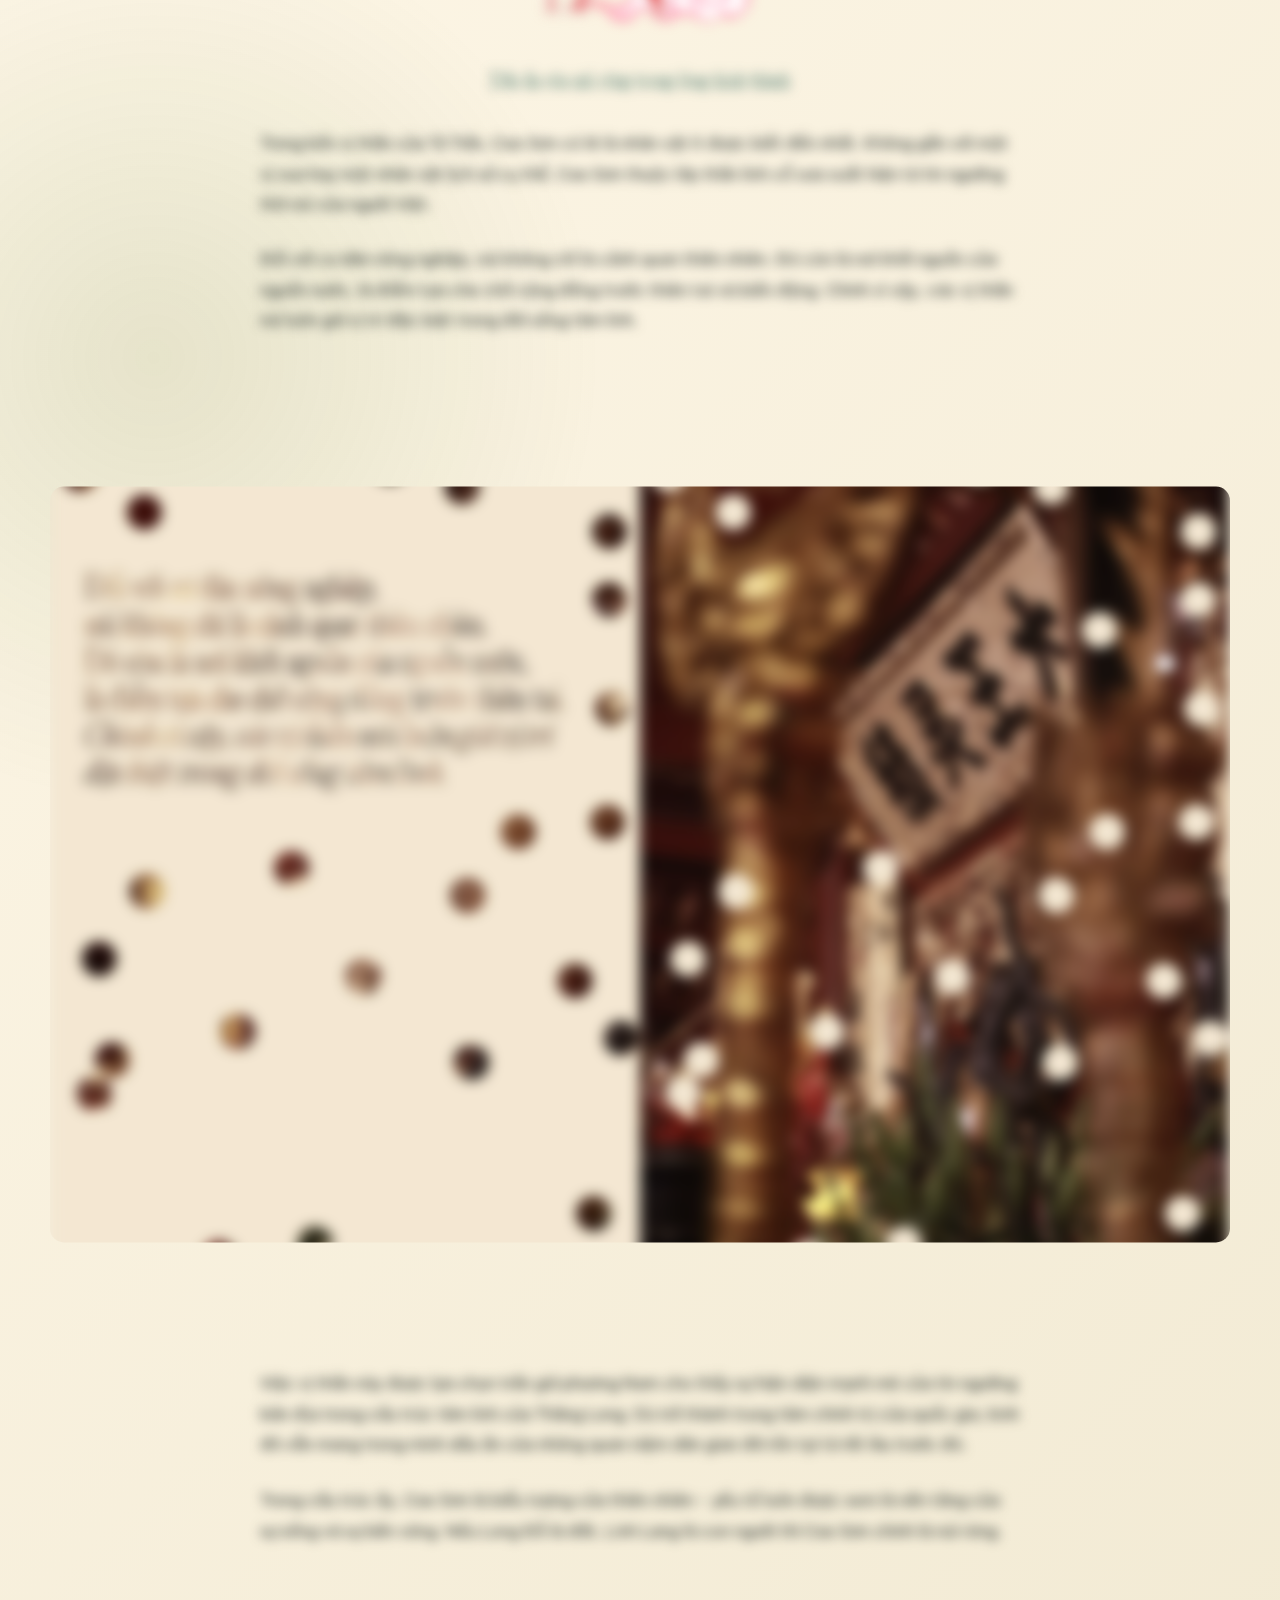
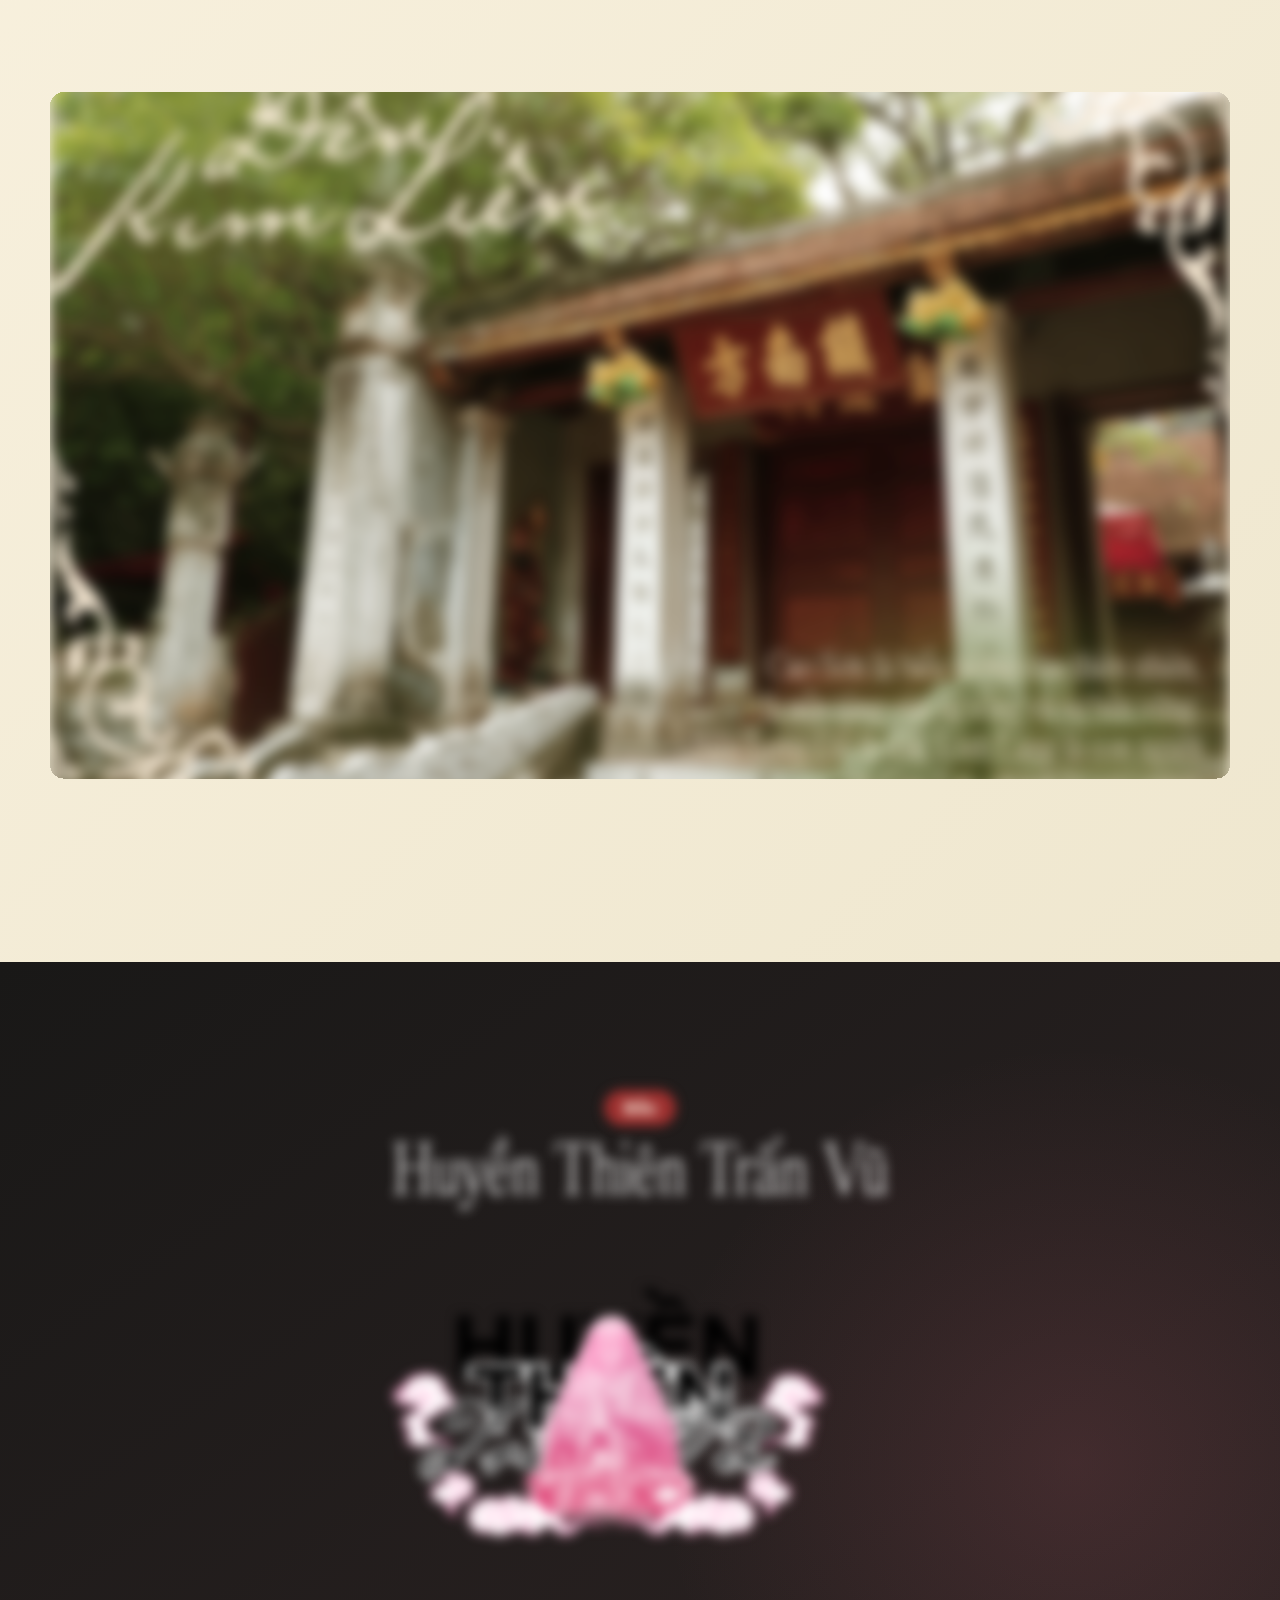
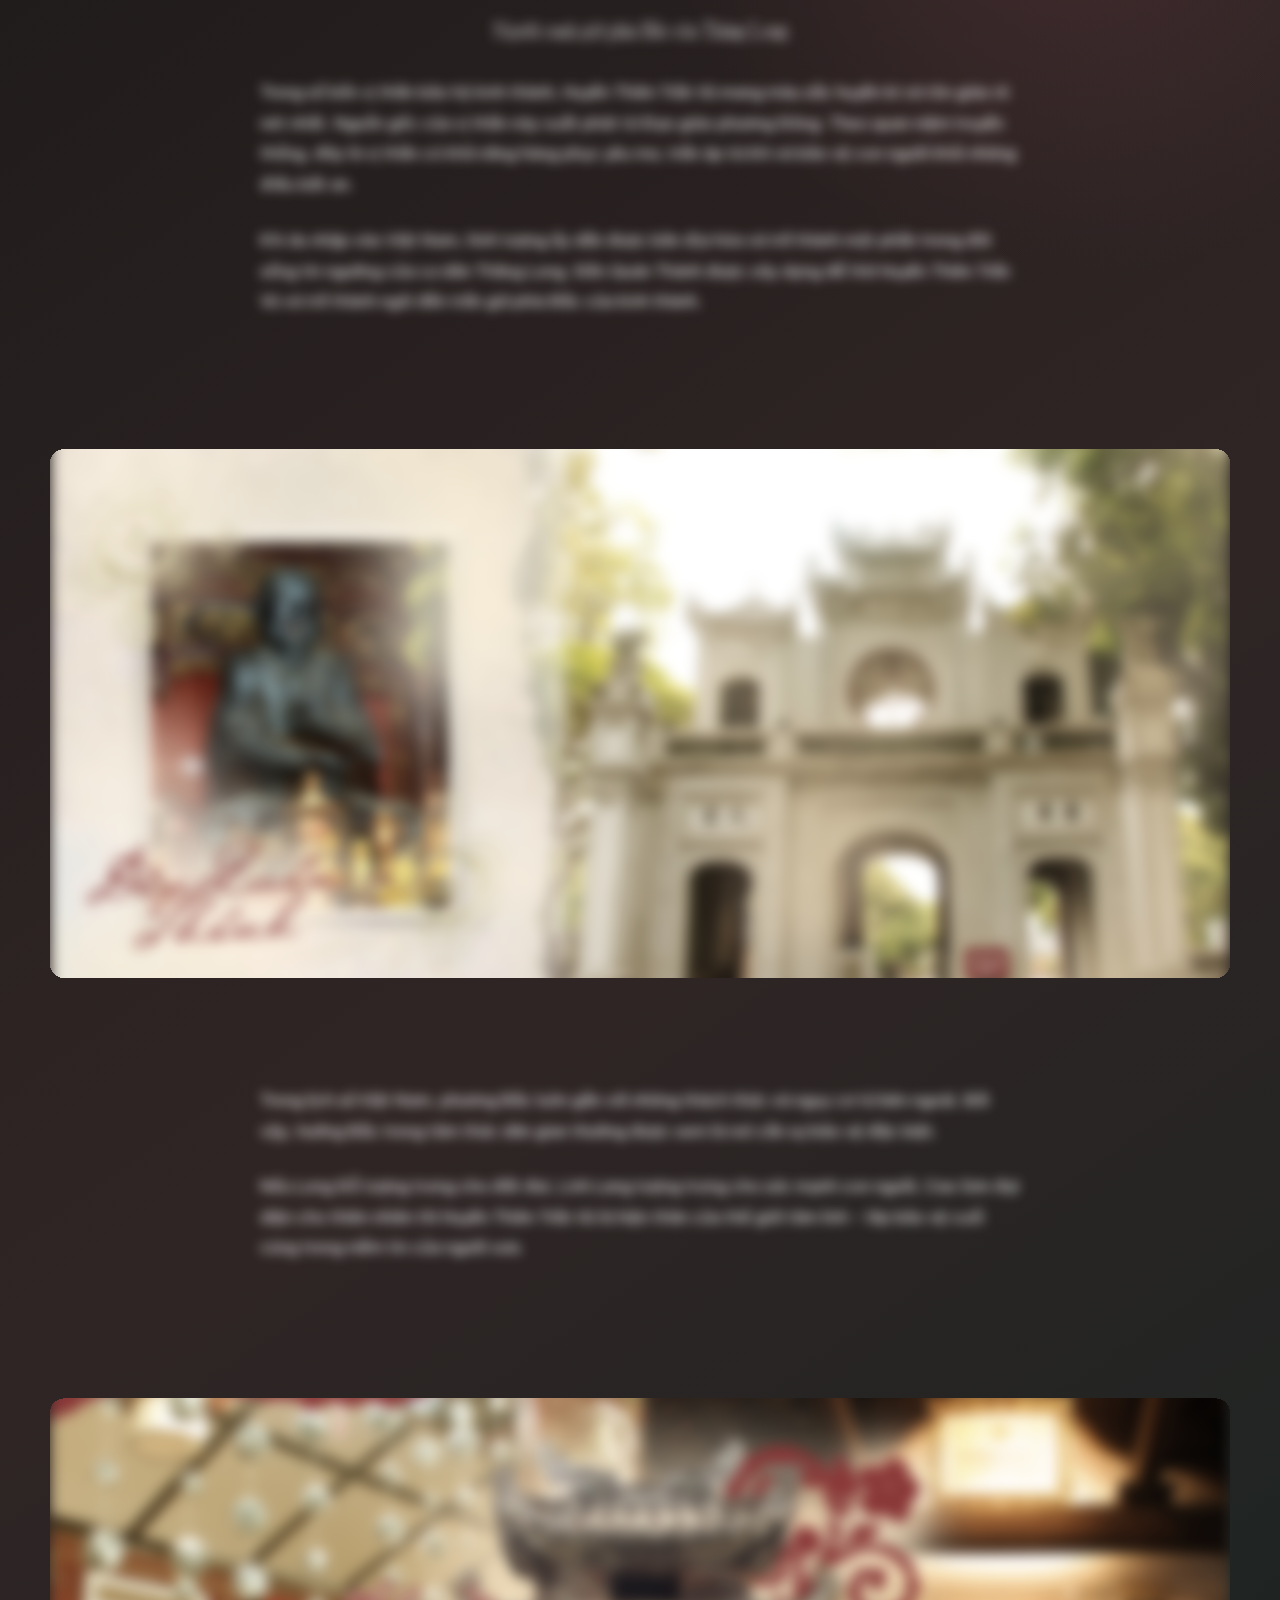
==== commit 9221504f: "v3" ====
--- a/index.html
+++ b/index.html
@@ -7,7 +7,7 @@
     <meta name="description" content="Longform multimedia về Tứ Trấn Thăng Long, bốn ngôi đền trấn giữ ký ức và bản sắc Hà Nội.">
     <link rel="preconnect" href="https://fonts.googleapis.com">
     <link rel="preconnect" href="https://fonts.gstatic.com" crossorigin>
-    <link href="https://fonts.googleapis.com/css2?family=Be+Vietnam+Pro:wght@400;500;600;700;800&family=Playfair+Display:wght@600;700;800&display=swap" rel="stylesheet">
+    <link href="https://fonts.googleapis.com/css2?family=Be+Vietnam+Pro:wght@400;500;600;700;800&display=swap" rel="stylesheet">
     <link rel="stylesheet" href="styles.css">
   </head>
   <body>
@@ -92,8 +92,7 @@
 
         <section class="chapter-title" id="nguoi-gac-cua">
           <img class="title-art reveal" src="DES/TITLES/ttht-title-2.png" alt="Các vị thần gác cổng">
-          <p class="reveal">Người xưa không xây thành chỉ bằng gạch đá, hào nước và đội quân canh giữ, họ còn dựng nên một hệ thống bảo hộ vô hình bằng niềm tin. Trong suy nghĩ của cư dân Thăng Long thời trung đại, một kinh đô muốn trường tồn không chỉ cần sức mạnh của con người mà còn cần sự che chở của thần linh. Bởi vậy, ở bốn hướng Đông, Tây, Nam, Bắc của kinh thành đều có một vị thần trấn giữ.</p>
-          <p class="reveal">Mỗi vị thần mang một câu chuyện riêng. Mỗi truyền thuyết phản chiếu một lớp tư duy văn hóa của người Việt cổ. Và khi ghép lại, họ tạo thành “lá chắn tâm linh” đã đồng hành cùng Thăng Long suốt gần một thiên niên kỷ.</p>
+          <p class="reveal">Người xưa không xây thành chỉ bằng gạch đá, hào nước và đội quân canh giữ, họ còn dựng nên một hệ thống bảo hộ vô hình bằng niềm tin. Trong suy nghĩ của cư dân Thăng Long thời trung đại, một kinh đô muốn trường tồn không chỉ cần sức mạnh của con người mà còn cần sự che chở của thần linh. Bởi vậy, ở bốn hướng Đông, Tây, Nam, Bắc của kinh thành đều có một vị thần trấn giữ. Mỗi vị thần mang một câu chuyện riêng. Mỗi truyền thuyết phản chiếu một lớp tư duy văn hóa của người Việt cổ. Và khi ghép lại, họ tạo thành “lá chắn tâm linh” đã đồng hành cùng Thăng Long suốt gần một thiên niên kỷ.</p>
         </section>
 
         <section class="card-gallery" aria-label="Bốn thẻ Tứ Trấn">
@@ -330,8 +329,14 @@
     </main>
 
     <footer class="site-footer">
-      <p>Content: Ngọc, Hà Anh, Yến Phương. Design: Quỳnh, Nhật Linh. Quay chụp: Trang, Nhật Linh, Mai Sương. Edit: Quỳnh.</p>
-      <p>Trang demo dựng từ nội dung `fullbaibao.docx`, thư mục DES và bố cục tham chiếu longform VietnamPlus.</p>
+      <div class="credits">
+        <p class="credits-title">Thực hiện:</p>
+        <ul>
+          <li><strong>Nội dung:</strong> Ngọc Hà, Yến Phương, Hà Anh</li>
+          <li><strong>Ảnh/ Video:</strong> Thuý Quỳnh, Mai Sương, Nhật Linh</li>
+          <li><strong>Thiết kế web:</strong> Quỳnh Trang</li>
+        </ul>
+      </div>
     </footer>
 
     <audio id="ambientAudio" src="media/background-music.mp3" preload="auto" loop></audio>
--- a/styles.css
+++ b/styles.css
@@ -1,5 +1,15 @@
+@font-face {
+  font-family: "BHN Editorial New";
+  src: url("BHN Editorial New Ultra Light.ttf") format("truetype");
+  font-style: normal;
+  font-weight: 200;
+  font-display: swap;
+}
+
 :root {
   color-scheme: light;
+  --font-body: "Be Vietnam Pro", system-ui, -apple-system, BlinkMacSystemFont, "Segoe UI", sans-serif;
+  --font-heading: "BHN Editorial New", Georgia, serif;
   --ink: #121414;
   --ink-soft: #27302d;
   --paper: #f3ead7;
@@ -25,7 +35,7 @@
 
 body {
   margin: 0;
-  font-family: "Be Vietnam Pro", system-ui, -apple-system, BlinkMacSystemFont, "Segoe UI", sans-serif;
+  font-family: var(--font-body);
   background:
     linear-gradient(90deg, rgba(158, 48, 47, 0.05) 0 1px, transparent 1px 100%),
     linear-gradient(180deg, #101313 0, #16201d 42rem, var(--paper) 42rem);
@@ -109,7 +119,7 @@
   border: 1px solid rgba(255, 255, 255, 0.45);
   border-radius: 50%;
   background: rgba(158, 48, 47, 0.72);
-  font-family: "Playfair Display", serif;
+  font-family: var(--font-heading);
   font-size: 1.4rem;
 }
 
@@ -220,7 +230,7 @@
 .closing-copy h2,
 .poll-copy h2 {
   margin: 0;
-  font-family: "Playfair Display", Georgia, serif;
+  font-family: var(--font-heading);
   font-size: 4.2rem;
   line-height: 0.98;
   letter-spacing: 0;
@@ -321,7 +331,7 @@
 .deity-copy h2,
 .split-copy h2 {
   margin: 0 0 0.4rem;
-  font-family: "Playfair Display", Georgia, serif;
+  font-family: var(--font-heading);
   color: var(--red);
   font-size: 3rem;
   line-height: 1.05;
@@ -344,7 +354,7 @@
   float: left;
   margin: 0.1rem 0.55rem 0 0;
   color: var(--red);
-  font-family: "Playfair Display", Georgia, serif;
+  font-family: var(--font-heading);
   font-size: 5.2rem;
   line-height: 0.82;
 }
@@ -504,7 +514,7 @@
   border-left: 6px solid var(--red);
   color: var(--red);
   background: rgba(255, 255, 255, 0.65);
-  font-family: "Playfair Display", Georgia, serif;
+  font-family: var(--font-heading);
   font-size: 1.55rem;
   line-height: 1.45;
 }
@@ -791,7 +801,7 @@
 .person-card h3 {
   margin: 0 0 0.75rem;
   color: var(--red);
-  font-family: "Playfair Display", Georgia, serif;
+  font-family: var(--font-heading);
   font-size: 1.8rem;
 }
 
@@ -859,7 +869,7 @@
   padding: 3.5rem 2rem;
   text-align: center;
   color: #fff8ea;
-  font-family: "Playfair Display", Georgia, serif;
+  font-family: var(--font-heading);
   font-size: 2.6rem;
   line-height: 1.25;
   background: linear-gradient(120deg, rgba(158, 48, 47, 0.75), rgba(36, 94, 85, 0.78));
@@ -2079,3 +2089,97 @@
     animation: none;
   }
 }
+
+/* Typography pass: local editorial headings, balanced display type and resilient body copy. */
+:where(h1, h2, h3, h4, h5, h6) {
+  font-family: var(--font-heading);
+  font-weight: 200;
+  letter-spacing: 0;
+  text-wrap: balance;
+  overflow-wrap: anywhere;
+  word-break: normal;
+  hyphens: auto;
+}
+
+:where(
+  .article p,
+  .article blockquote,
+  .site-footer p,
+  .site-footer li
+) {
+  font-family: var(--font-body);
+  letter-spacing: 0;
+  text-wrap: pretty;
+  overflow-wrap: anywhere;
+  word-break: normal;
+  hyphens: auto;
+  orphans: 3;
+  widows: 3;
+}
+
+.chapter-title {
+  text-align: left;
+}
+
+.chapter-title .title-art {
+  margin-inline: auto;
+}
+
+.chapter-title p {
+  width: min(var(--max-text), 100%);
+  margin: 2rem auto 0;
+  text-align: left;
+}
+
+.timeline-section .section-heading {
+  width: min(var(--max-text), calc(100% - 2rem));
+  margin-bottom: clamp(3rem, 6vw, 5rem);
+  text-align: left;
+}
+
+.timeline-section .section-heading h2 {
+  margin-bottom: clamp(1.75rem, 3vw, 2.5rem);
+}
+
+.timeline-section .section-heading p {
+  margin-inline: 0;
+  text-align: left;
+}
+
+.site-footer {
+  text-align: left;
+}
+
+.credits {
+  width: min(var(--max-text), 100%);
+  margin-inline: auto;
+}
+
+.credits-title {
+  margin-bottom: 0.55rem !important;
+  color: #fff;
+  font-weight: 700;
+}
+
+.credits ul {
+  margin: 0;
+  padding-left: 1.2rem;
+}
+
+.credits li + li {
+  margin-top: 0.35rem;
+}
+
+@media (max-width: 640px) {
+  .chapter-title p {
+    margin-top: 1.5rem;
+  }
+
+  .timeline-section .section-heading {
+    margin-bottom: 2.75rem;
+  }
+
+  .timeline-section .section-heading h2 {
+    margin-bottom: 1.5rem;
+  }
+}
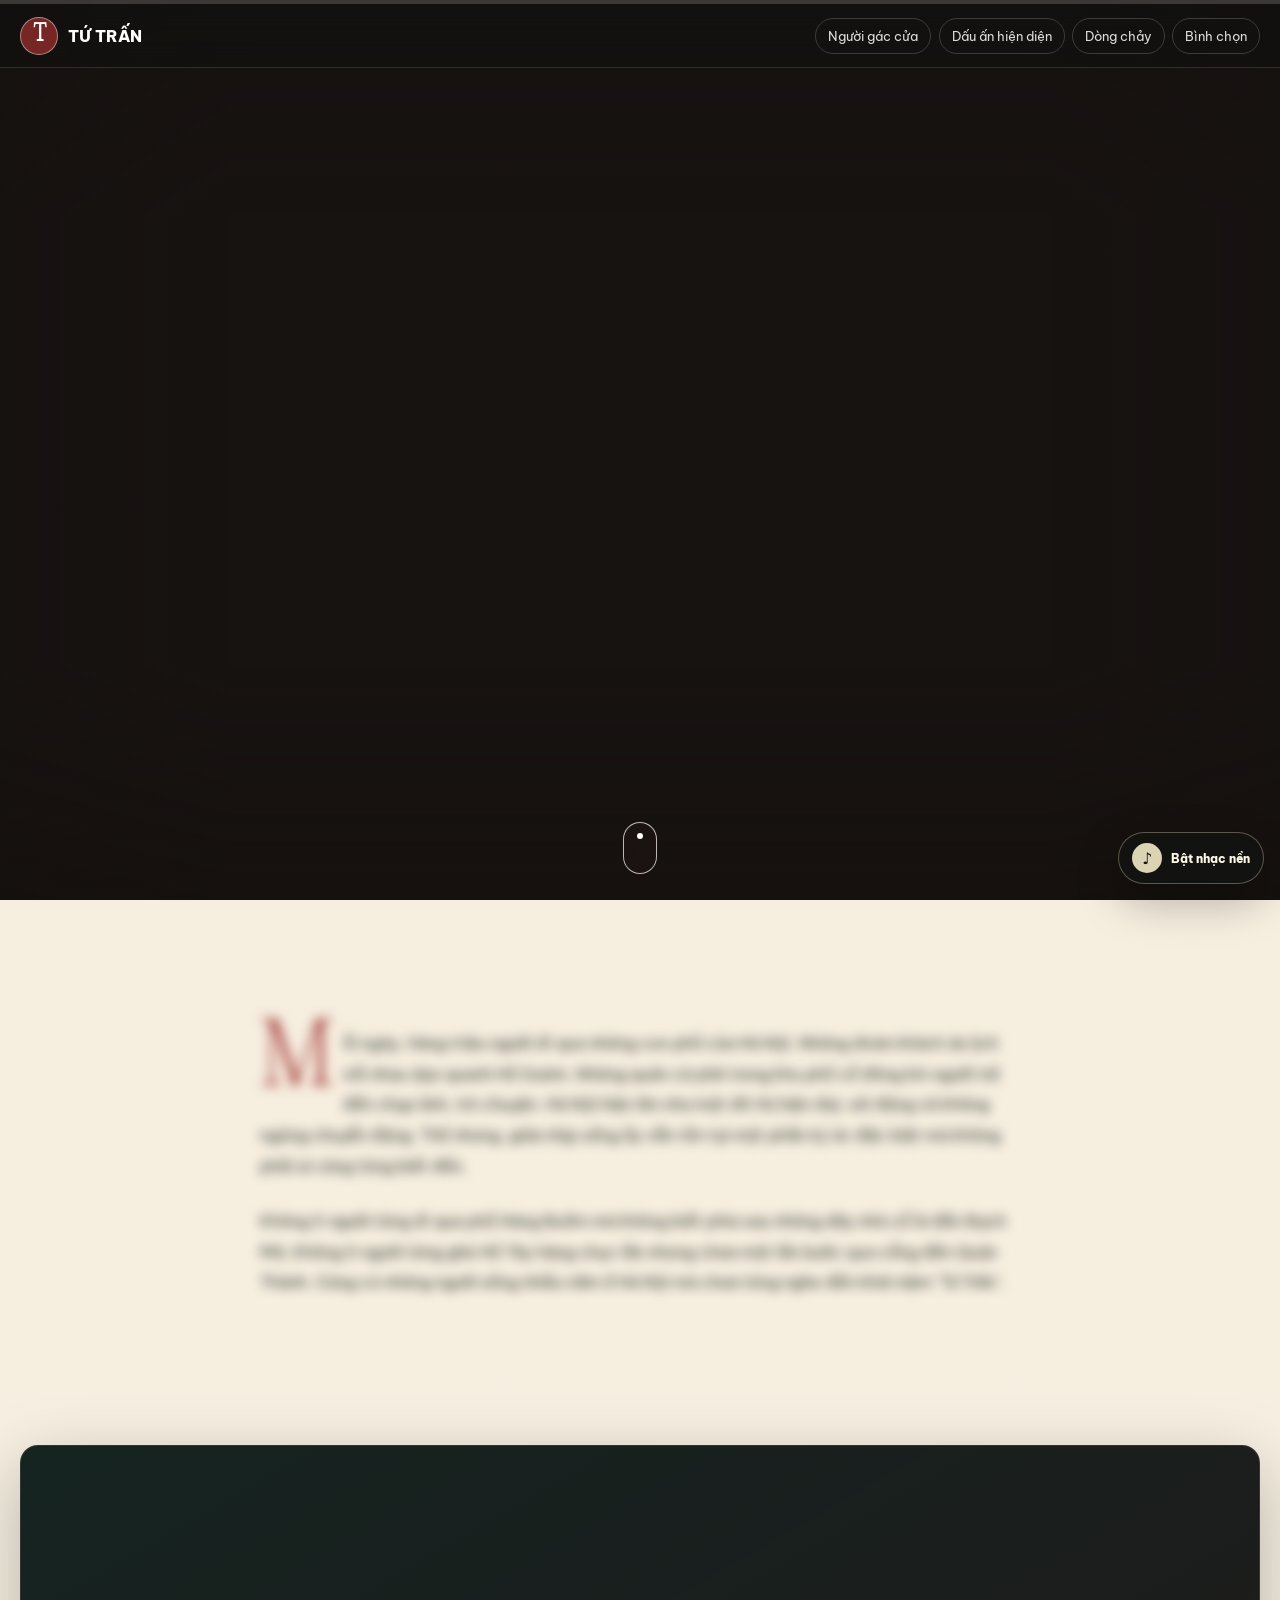
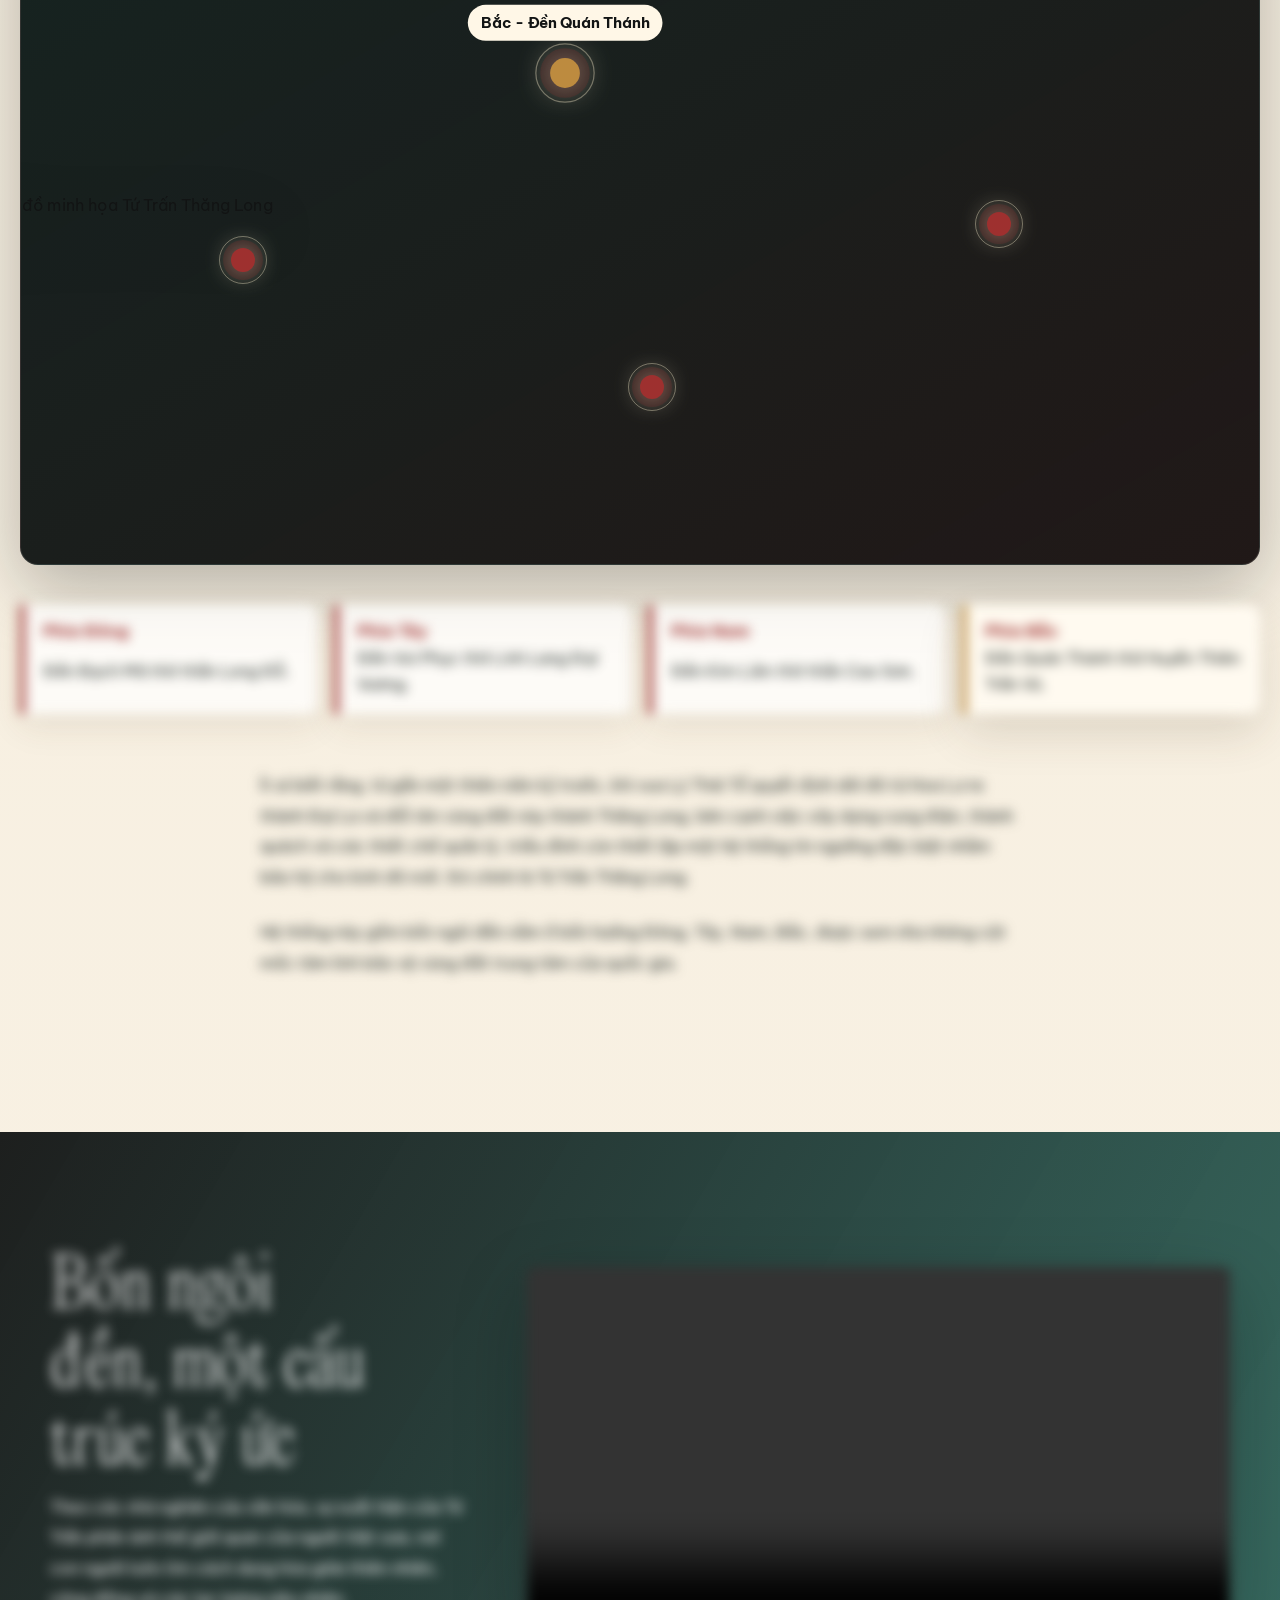
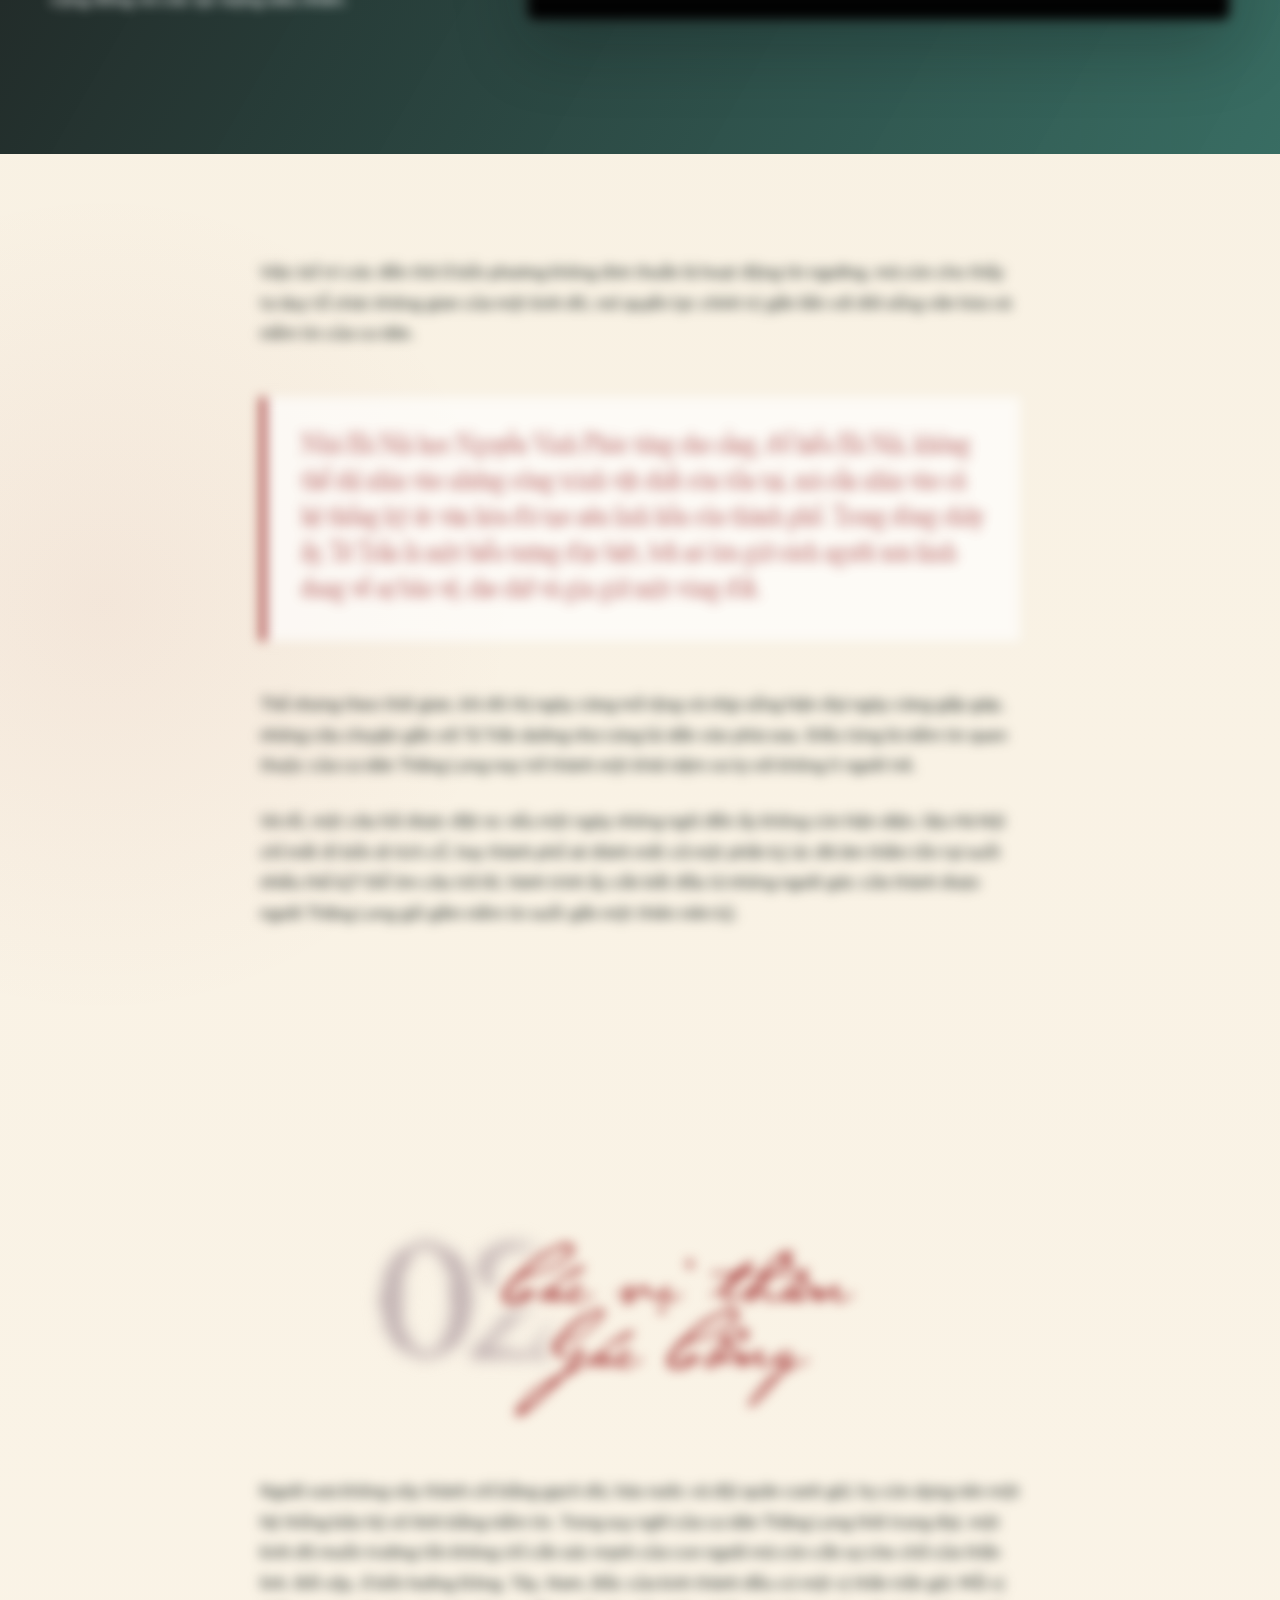
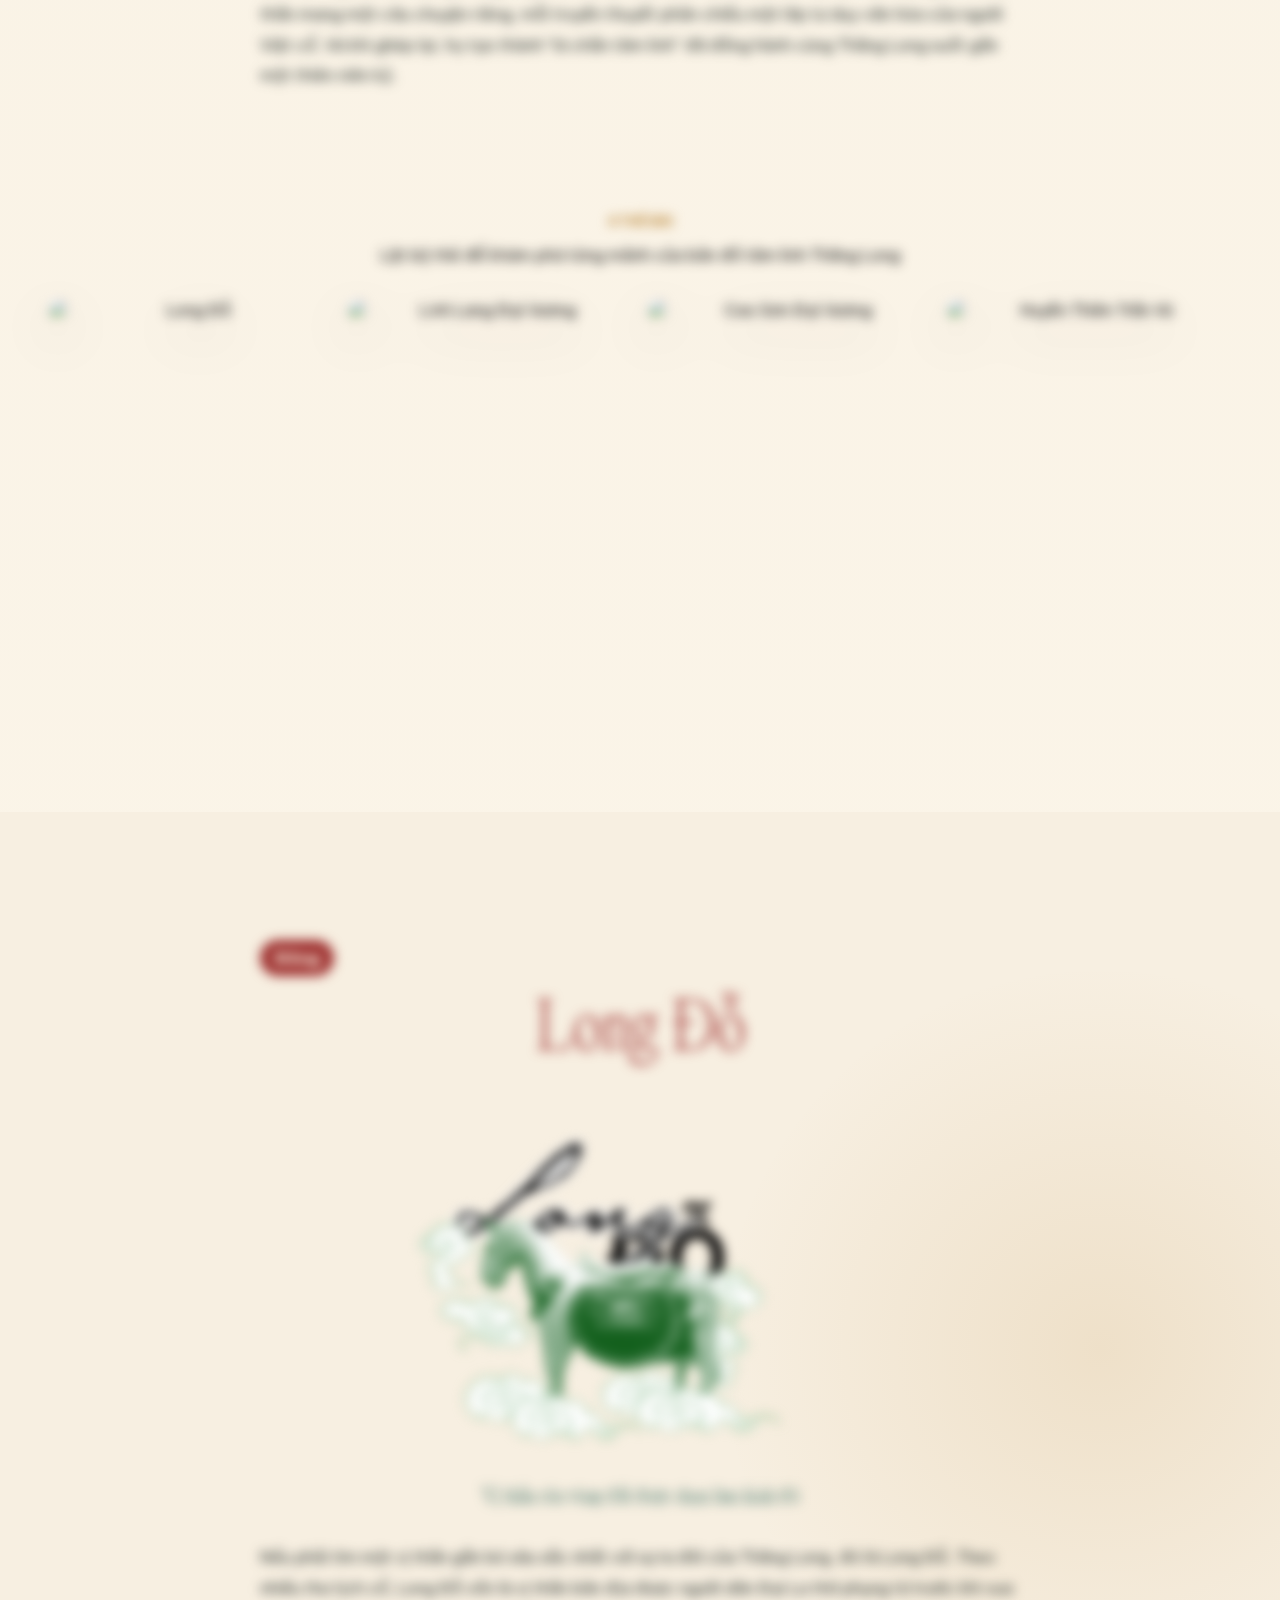
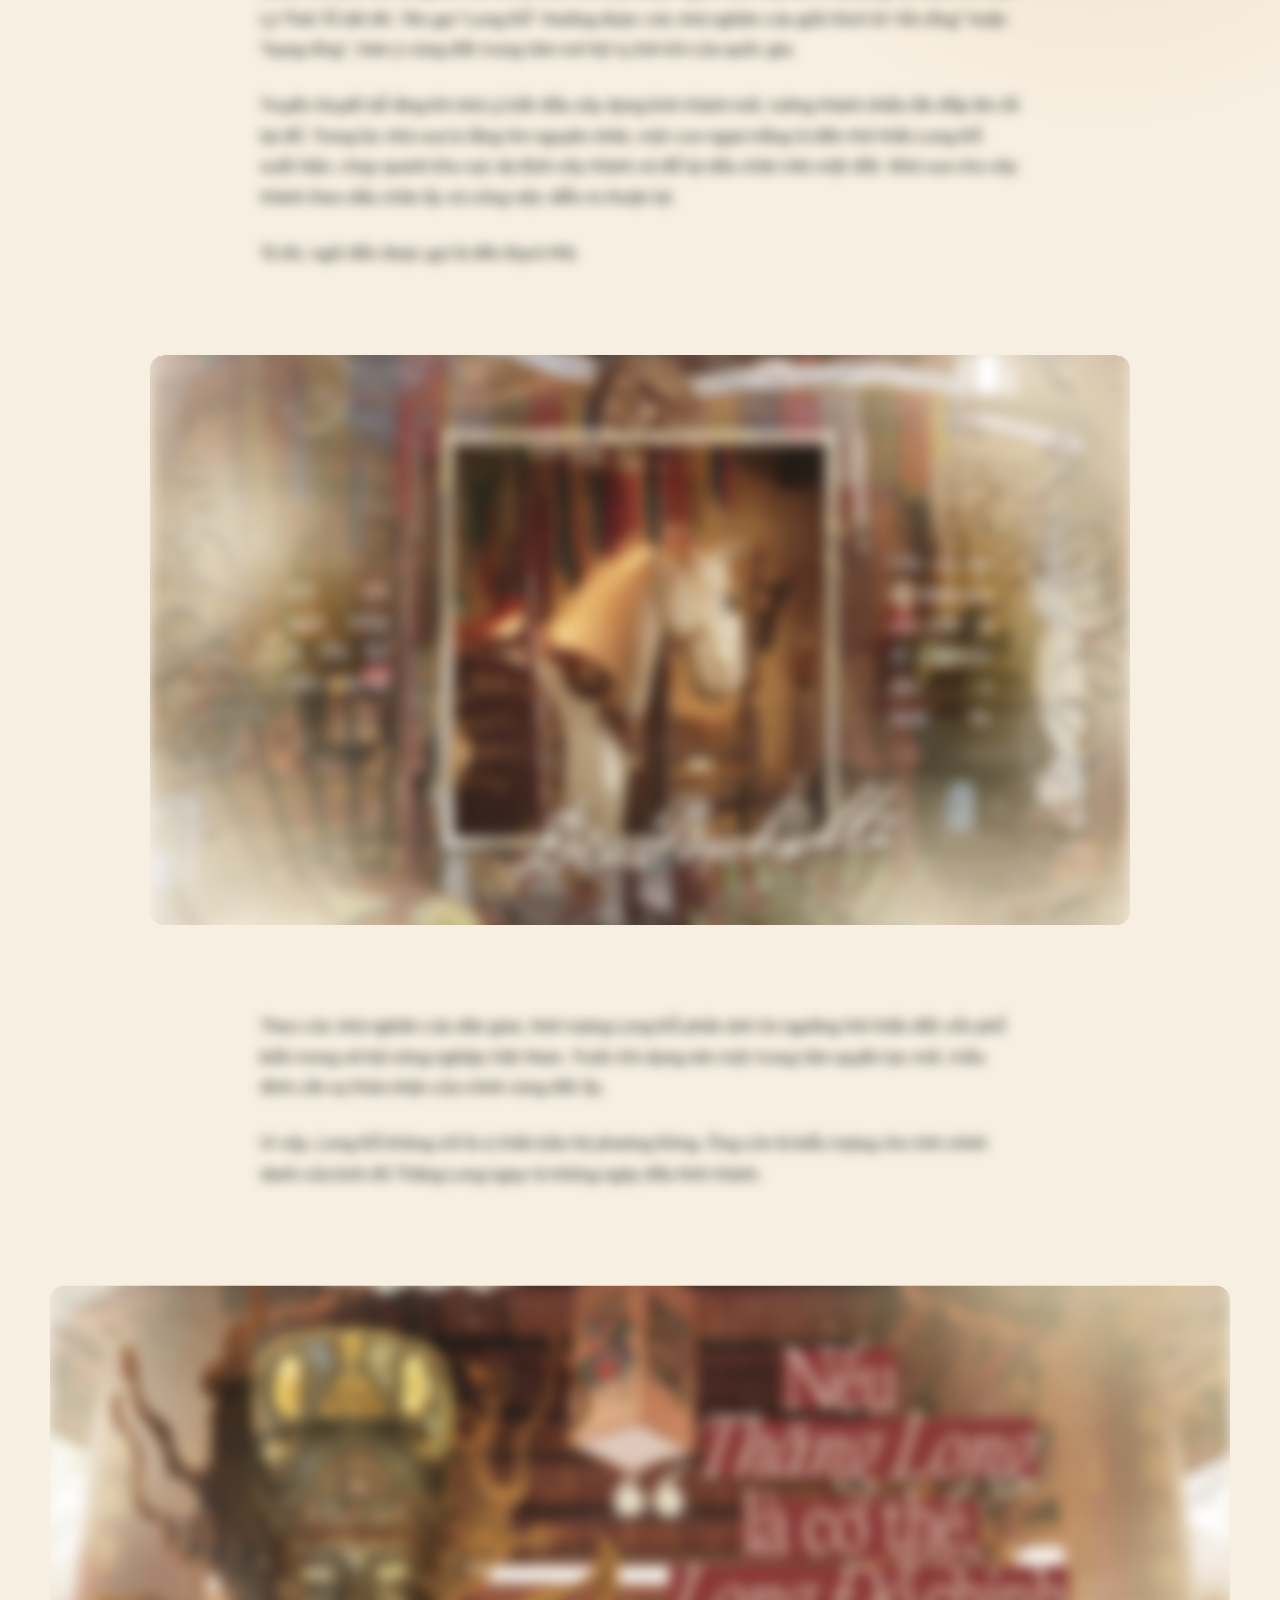
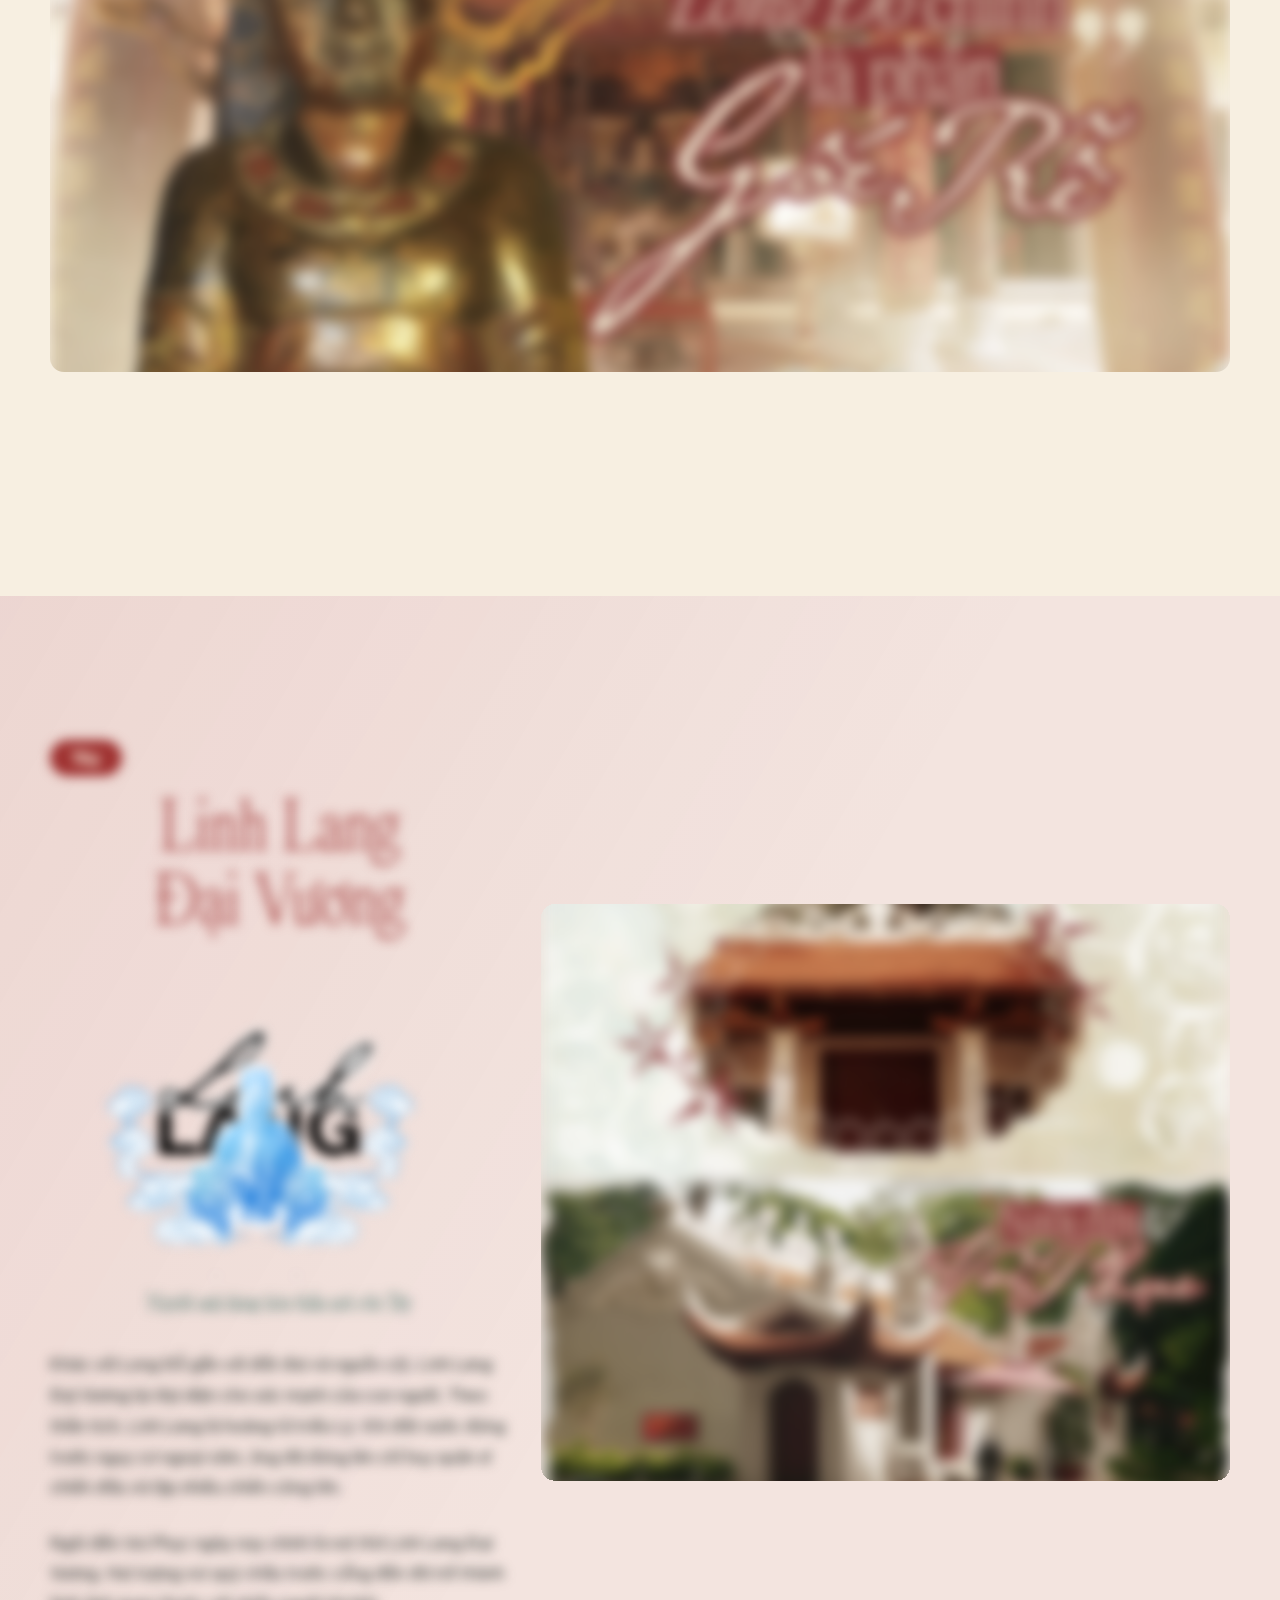
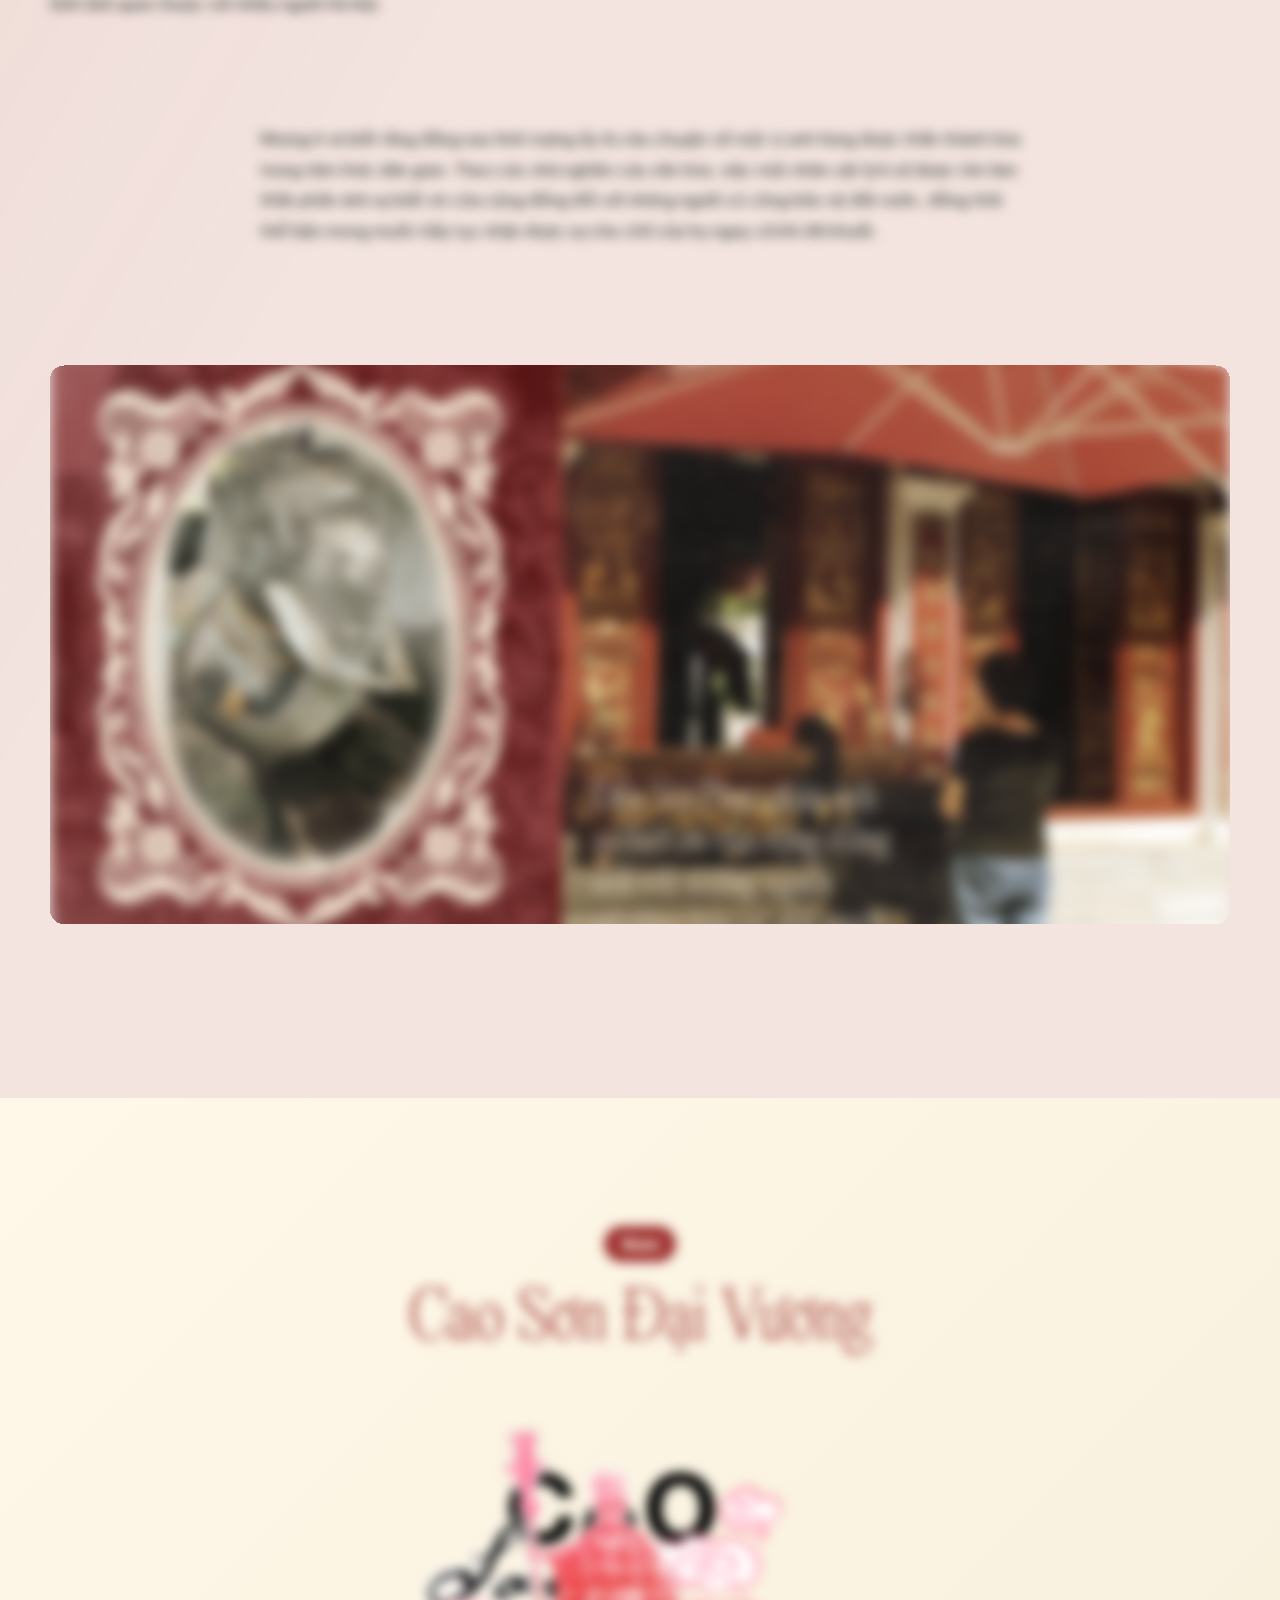
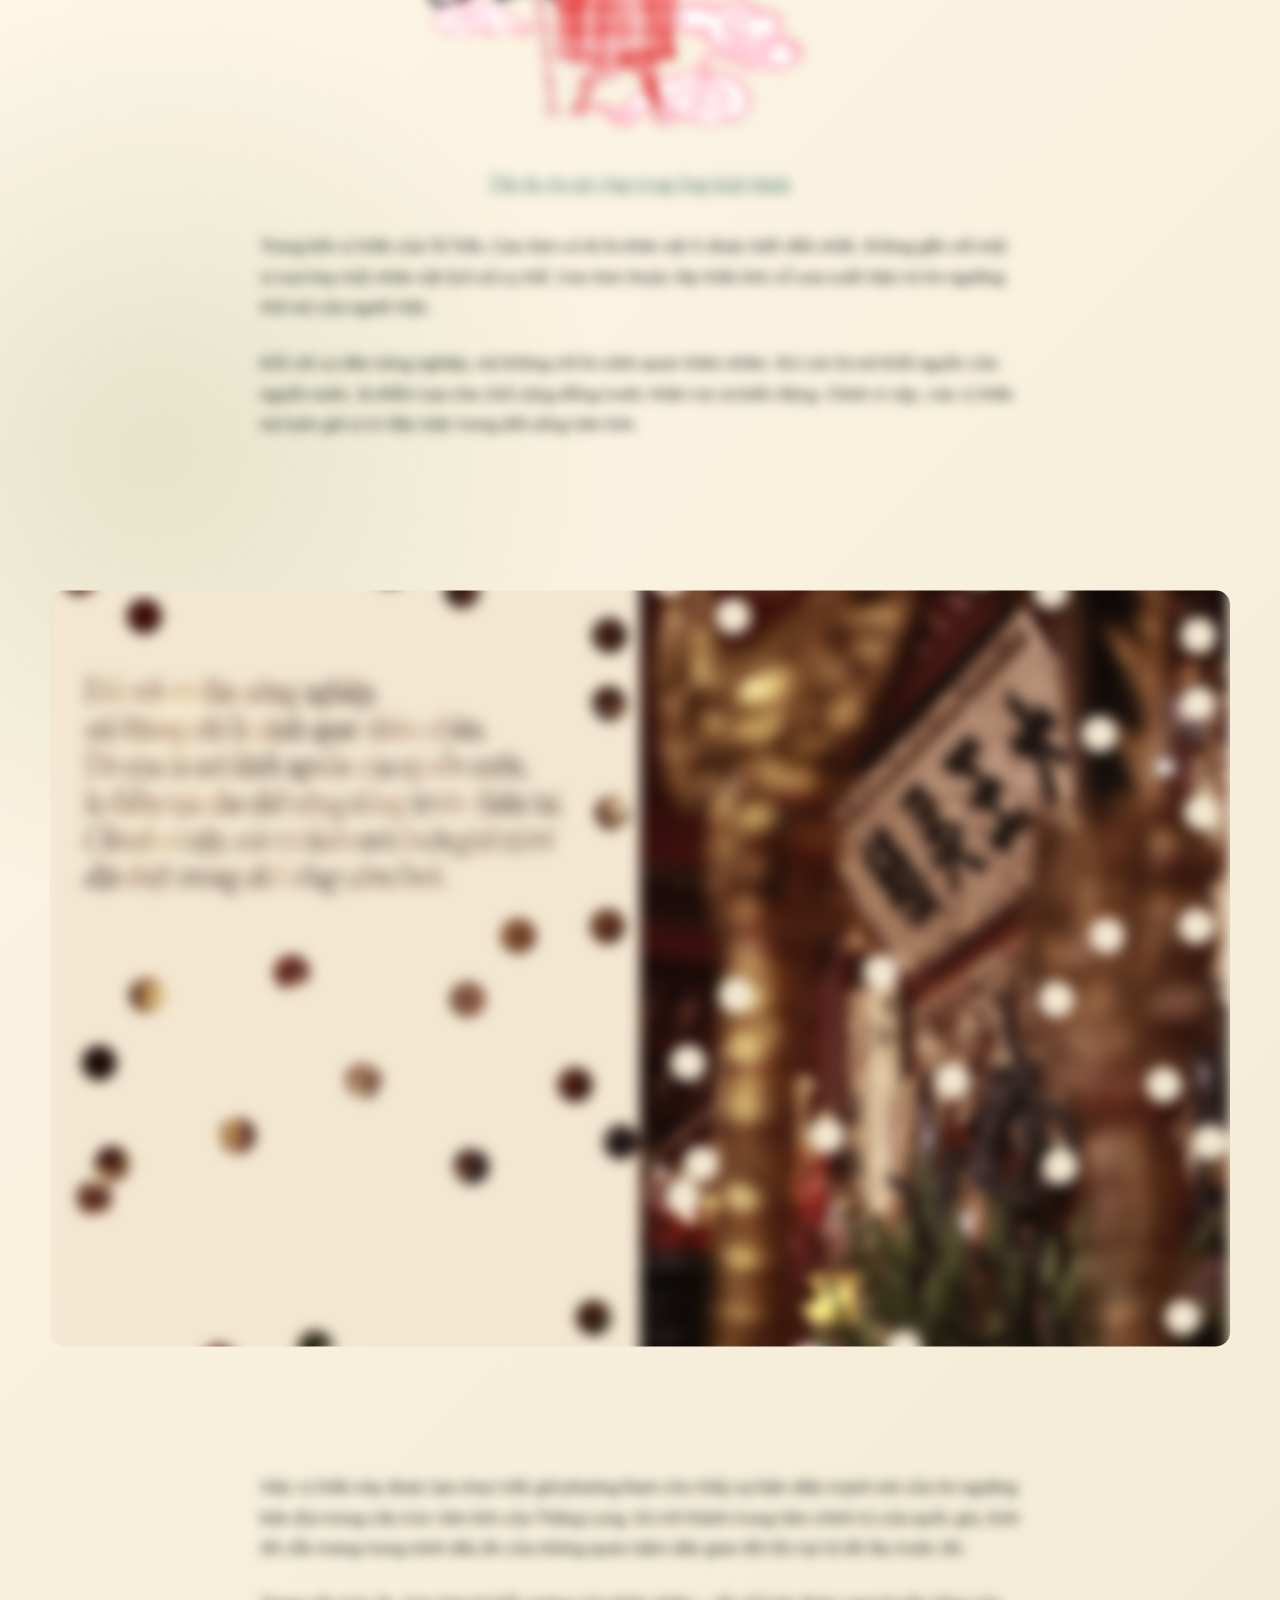
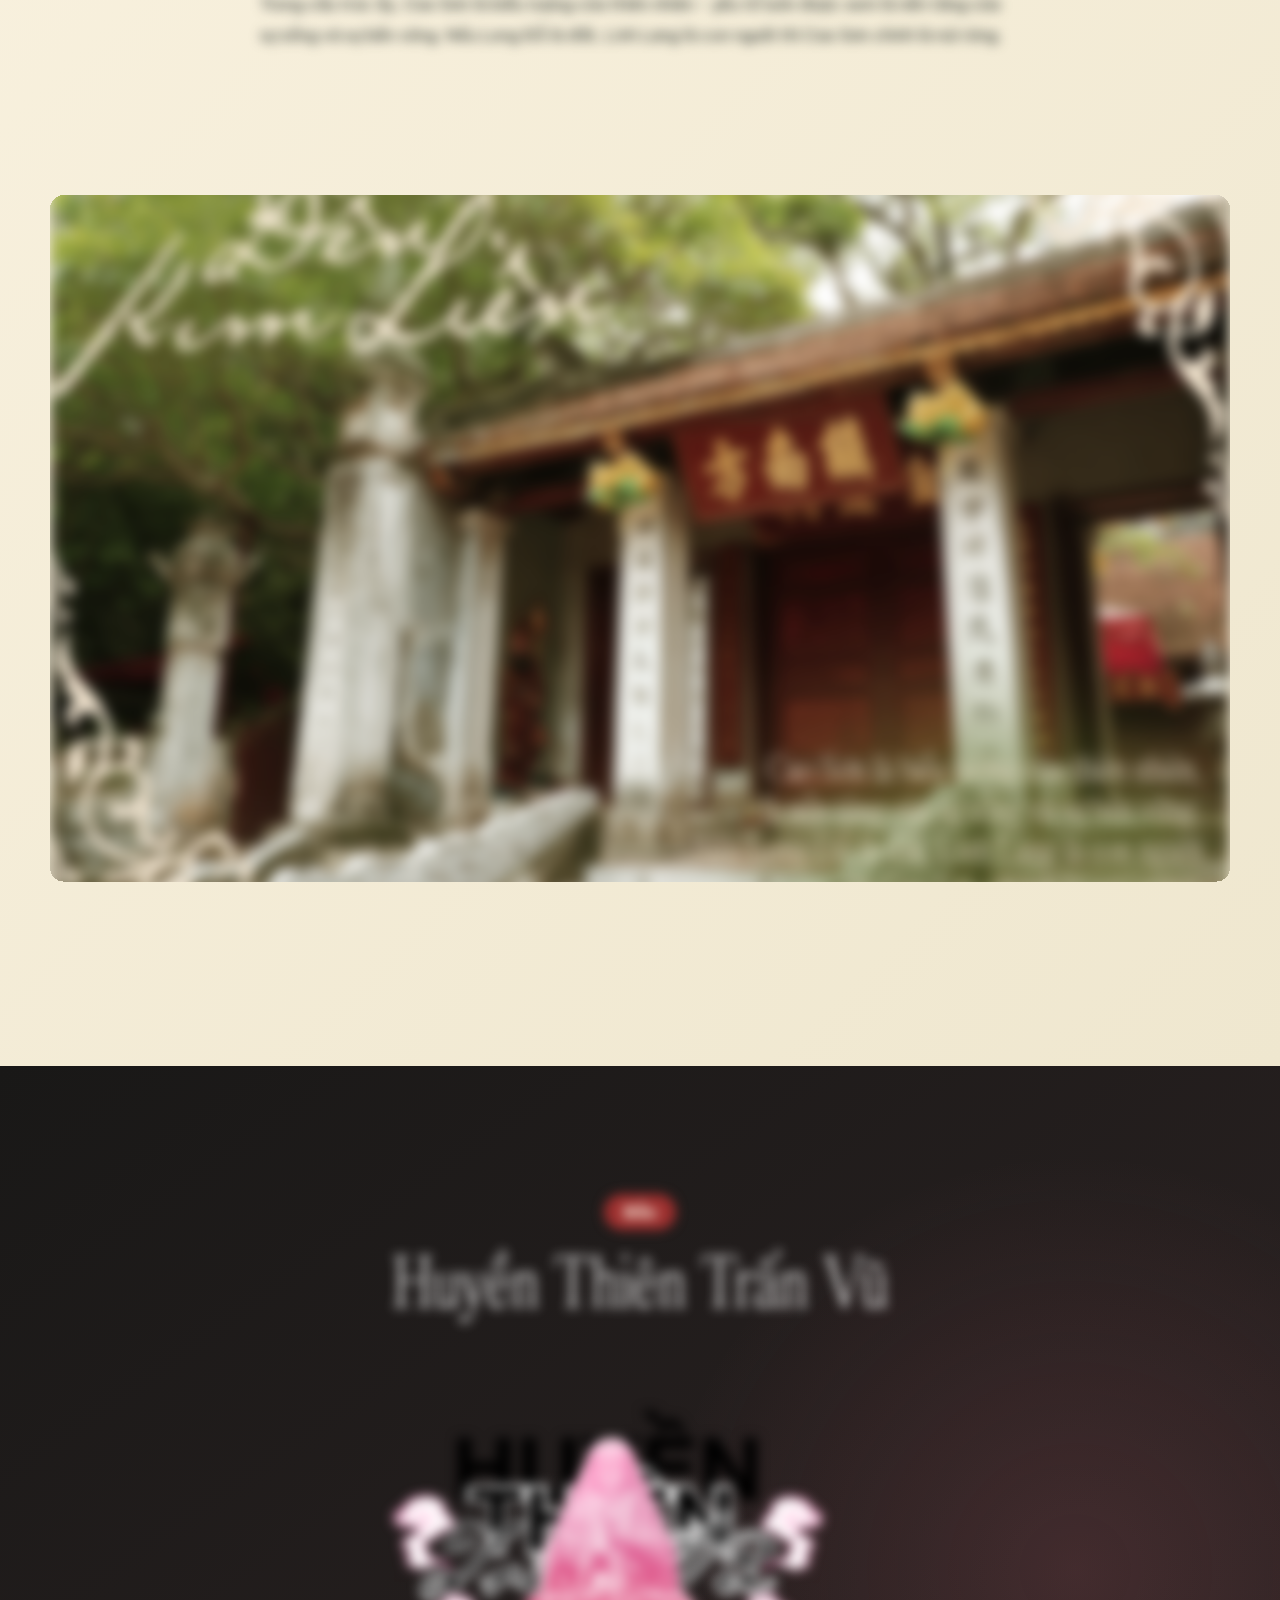
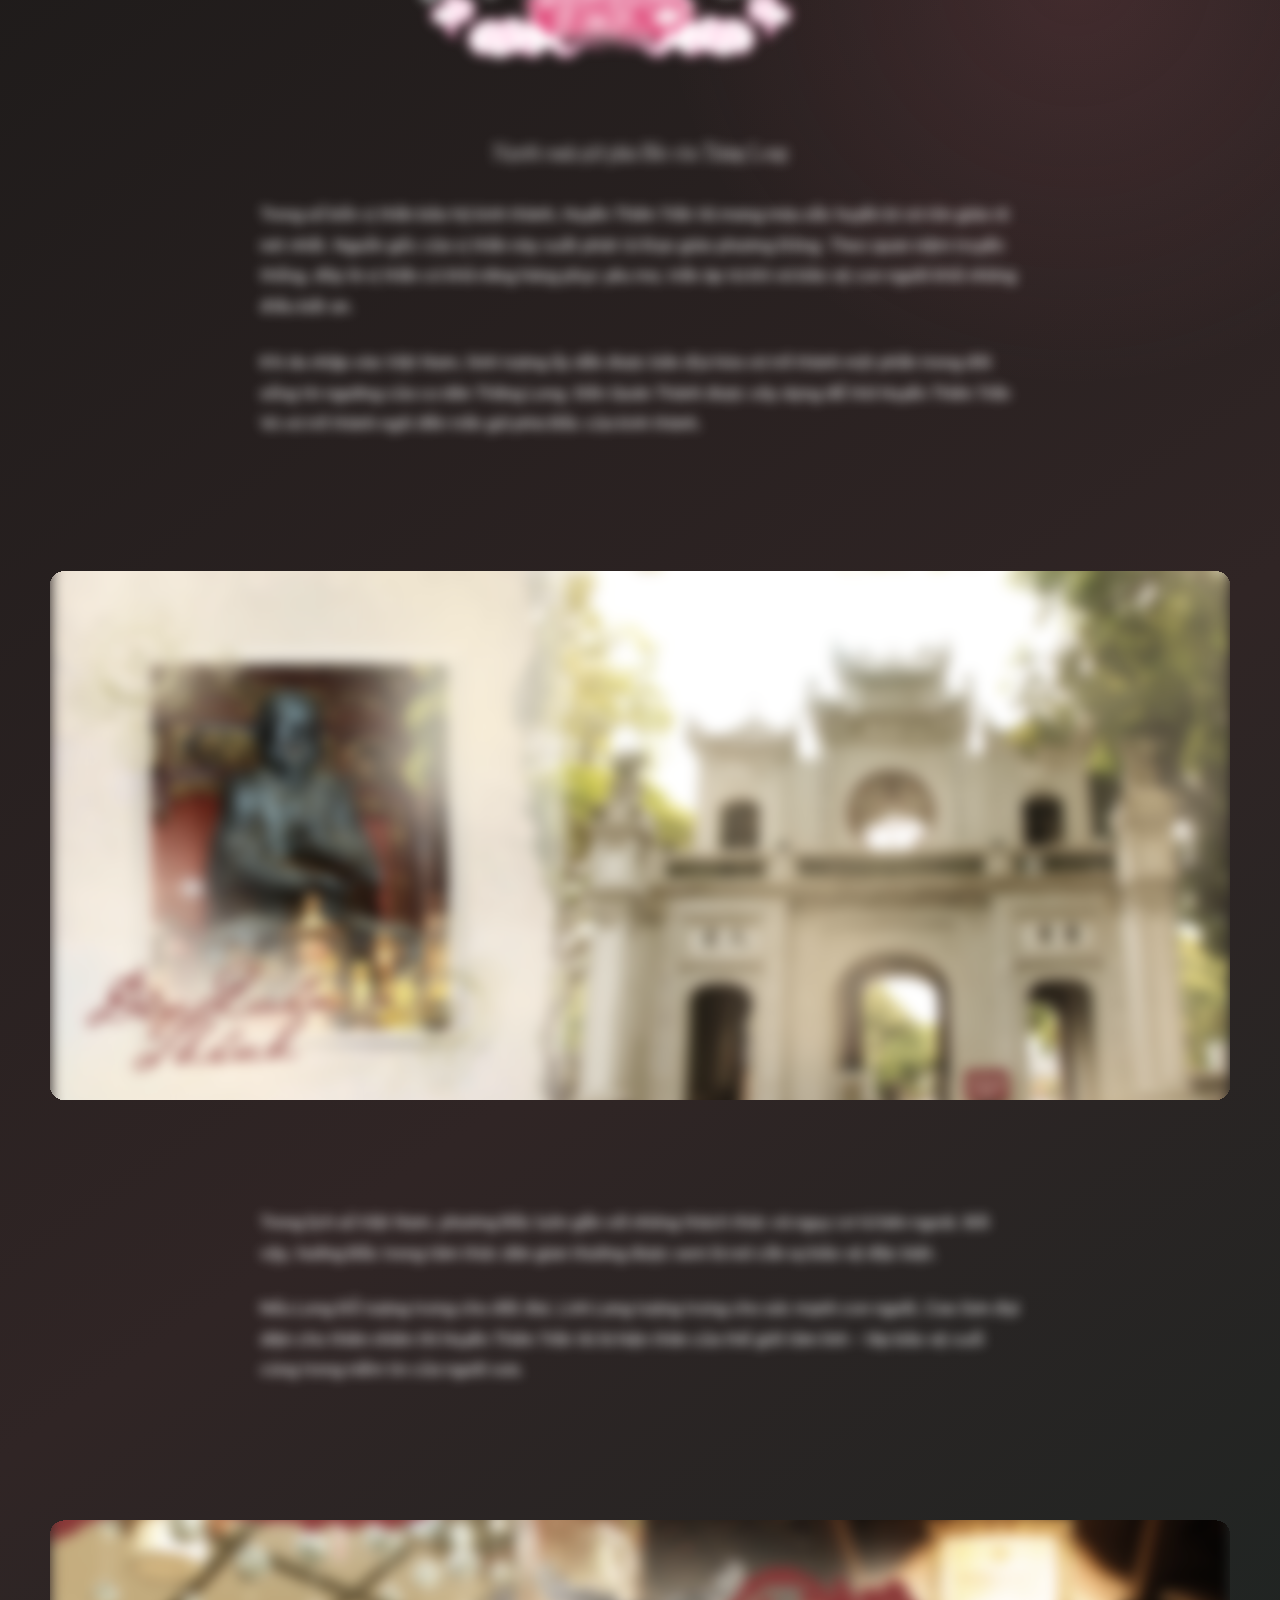
==== commit c3b18121: "update" ====
--- a/index.html
+++ b/index.html
@@ -87,12 +87,12 @@
           <p class="reveal">Việc bố trí các đền thờ ở bốn phương không đơn thuần là hoạt động tín ngưỡng, mà còn cho thấy tư duy tổ chức không gian của một kinh đô, nơi quyền lực chính trị gắn liền với đời sống văn hóa và niềm tin của cư dân.</p>
           <blockquote class="pull-quote reveal">Nhà Hà Nội học Nguyễn Vinh Phúc từng cho rằng, để hiểu Hà Nội, không thể chỉ nhìn vào những công trình vật chất còn tồn tại, mà cần nhìn vào cả hệ thống ký ức văn hóa đã tạo nên linh hồn của thành phố. Trong dòng chảy ấy, Tứ Trấn là một biểu tượng đặc biệt, bởi nó lưu giữ cách người xưa hình dung về sự bảo vệ, che chở và gìn giữ một vùng đất.</blockquote>
           <p class="reveal">Thế nhưng theo thời gian, khi đô thị ngày càng mở rộng và nhịp sống hiện đại ngày càng gấp gáp, những câu chuyện gắn với Tứ Trấn dường như cũng lùi dần vào phía sau. Điều từng là niềm tin quen thuộc của cư dân Thăng Long nay trở thành một khái niệm xa lạ với không ít người trẻ.</p>
-          <p class="reveal">Và rồi một câu hỏi được đặt ra nếu một ngày những ngôi đền ấy không còn hiện diện, liệu Hà Nội chỉ mất đi bốn di tích cổ? Hay thành phố sẽ đánh mất cả một phần ký ức đã âm thầm tồn tại suốt nhiều thế kỷ? Để tìm câu trả lời, hành trình ấy cần bắt đầu từ những người gác cửa thành được người Thăng Long gửi gắm niềm tin suốt gần một thiên niên kỷ.</p>
+          <p class="reveal">Và rồi, một câu hỏi được đặt ra: nếu một ngày những ngôi đền ấy không còn hiện diện, liệu Hà Nội chỉ mất đi bốn di tích cổ, hay thành phố sẽ đánh mất cả một phần ký ức đã âm thầm tồn tại suốt nhiều thế kỷ? Để tìm câu trả lời, hành trình ấy cần bắt đầu từ những người gác cửa thành được người Thăng Long gửi gắm niềm tin suốt gần một thiên niên kỷ.</p>
         </section>
 
         <section class="chapter-title" id="nguoi-gac-cua">
           <img class="title-art reveal" src="DES/TITLES/ttht-title-2.png" alt="Các vị thần gác cổng">
-          <p class="reveal">Người xưa không xây thành chỉ bằng gạch đá, hào nước và đội quân canh giữ, họ còn dựng nên một hệ thống bảo hộ vô hình bằng niềm tin. Trong suy nghĩ của cư dân Thăng Long thời trung đại, một kinh đô muốn trường tồn không chỉ cần sức mạnh của con người mà còn cần sự che chở của thần linh. Bởi vậy, ở bốn hướng Đông, Tây, Nam, Bắc của kinh thành đều có một vị thần trấn giữ. Mỗi vị thần mang một câu chuyện riêng. Mỗi truyền thuyết phản chiếu một lớp tư duy văn hóa của người Việt cổ. Và khi ghép lại, họ tạo thành “lá chắn tâm linh” đã đồng hành cùng Thăng Long suốt gần một thiên niên kỷ.</p>
+          <p class="reveal">Người xưa không xây thành chỉ bằng gạch đá, hào nước và đội quân canh giữ, họ còn dựng nên một hệ thống bảo hộ vô hình bằng niềm tin. Trong suy nghĩ của cư dân Thăng Long thời trung đại, một kinh đô muốn trường tồn không chỉ cần sức mạnh của con người mà còn cần sự che chở của thần linh. Bởi vậy, ở bốn hướng Đông, Tây, Nam, Bắc của kinh thành đều có một vị thần trấn giữ. Mỗi vị thần mang một câu chuyện riêng, mỗi truyền thuyết phản chiếu một lớp tư duy văn hóa của người Việt cổ. Và khi ghép lại, họ tạo thành “lá chắn tâm linh” đã đồng hành cùng Thăng Long suốt gần một thiên niên kỷ.</p>
         </section>
 
         <section class="card-gallery" aria-label="Bốn thẻ Tứ Trấn">
--- a/styles.css
+++ b/styles.css
@@ -2101,6 +2101,24 @@
   hyphens: auto;
 }
 
+/* The editorial font has tall Vietnamese diacritics; keep every display line
+   inside its own line box so headings are never cropped on narrow or wide screens. */
+:is(
+  .hero h1,
+  .chapter-title h2,
+  .section-heading h2,
+  .map-copy h2,
+  .media-band-copy h2,
+  .text-block h2,
+  .deity-copy h2,
+  .split-copy h2,
+  .closing-copy h2,
+  .poll-copy h2
+) {
+  line-height: 1.16;
+  padding-block: 0.08em;
+}
+
 :where(
   .article p,
   .article blockquote,
@@ -2171,6 +2189,22 @@
 }
 
 @media (max-width: 640px) {
+  .media-band {
+    padding-inline: 1.25rem;
+  }
+
+  .media-band-copy {
+    min-width: 0;
+    width: 100%;
+    padding-inline: 0.25rem;
+  }
+
+  .media-band-copy p {
+    max-width: 100%;
+    font-size: 0.94rem;
+    overflow-wrap: anywhere;
+  }
+
   .chapter-title p {
     margin-top: 1.5rem;
   }
